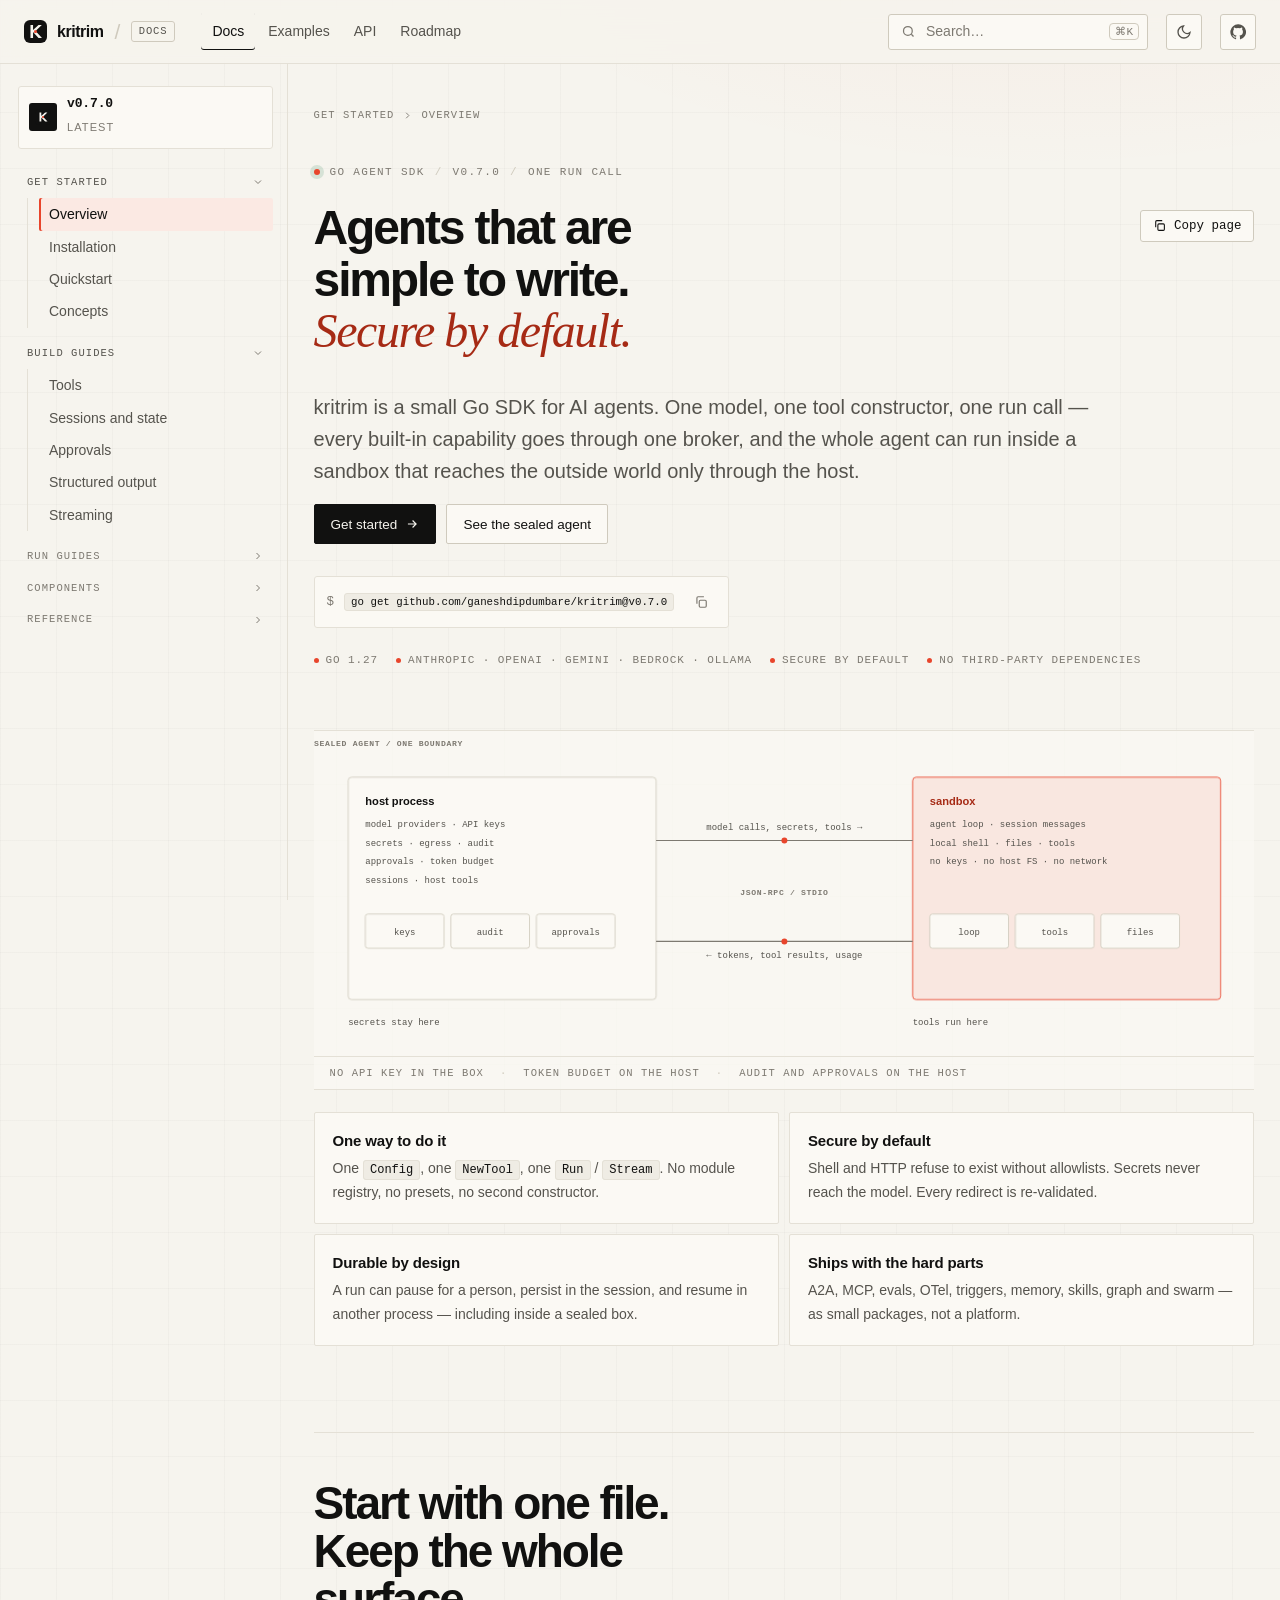
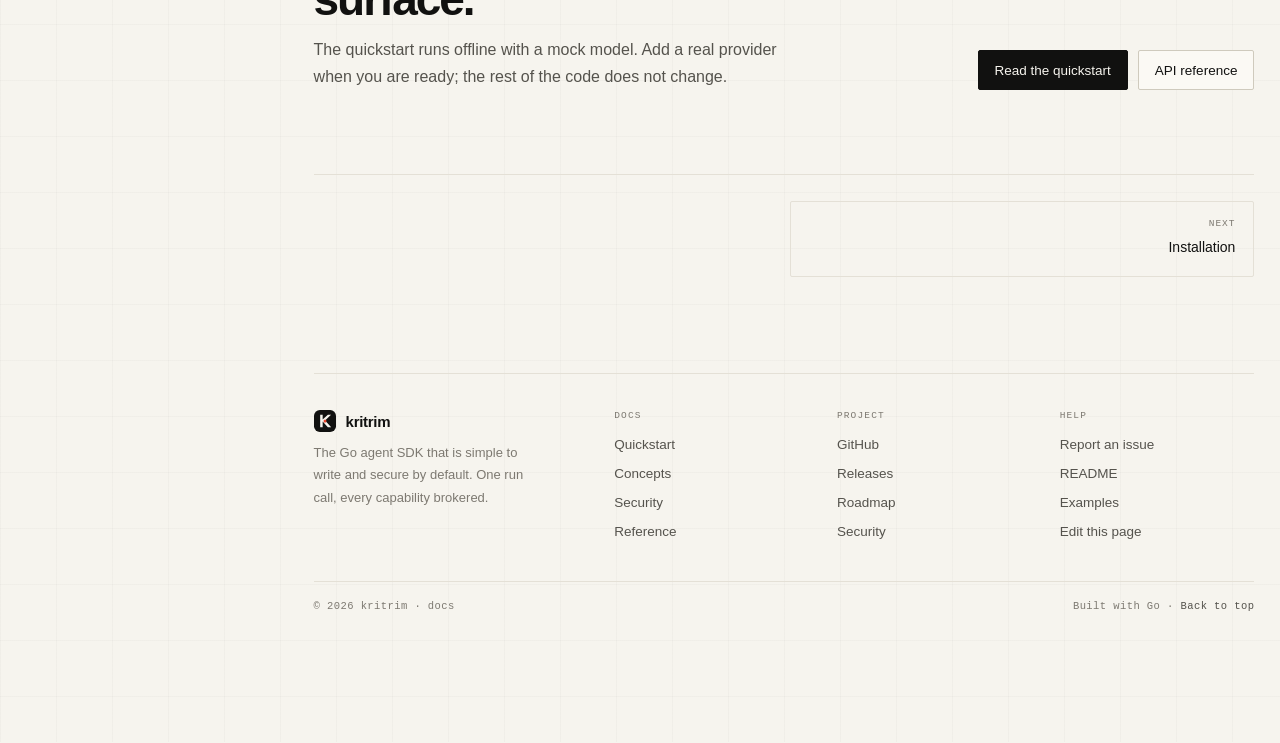
==== docs/site.html @ f45dafbd "Docs: use Get started/Build guides/Run guides/Components/Reference navigation" ====
<!doctype html>
<html lang="en">
<head>
<meta charset="utf-8">
<meta name="viewport" content="width=device-width, initial-scale=1, viewport-fit=cover">
<title>kritrim Docs — the Go agent SDK that is simple and secure</title>
<meta name="description" content="kritrim is a small, secure-by-default agent SDK for Go. One model, one tool constructor, one run call — every capability brokered, and the whole agent can run in a sealed sandbox.">
<link rel="canonical" href="https://kritrim-docs.vercel.app/">
<meta name="robots" content="index,follow">
<meta name="author" content="kritrim">
<meta name="theme-color" content="#f6f4ee" media="(prefers-color-scheme: light)">
<meta name="theme-color" content="#0e0e0d" media="(prefers-color-scheme: dark)">
<meta name="color-scheme" content="light dark">
<meta property="og:type" content="website">
<meta property="og:site_name" content="kritrim Docs">
<meta property="og:title" content="kritrim Docs — the Go agent SDK that is simple and secure">
<meta property="og:description" content="One model, one tool constructor, one run call. Brokered tools, durable approvals, sealed sandboxes, A2A, evals and OTel.">
<meta property="og:url" content="https://kritrim-docs.vercel.app/">
<meta property="og:image" content="https://kritrim-docs.vercel.app/assets/img/og.png">
<meta property="og:image:width" content="1200">
<meta property="og:image:height" content="630">
<meta name="twitter:card" content="summary_large_image">
<meta name="twitter:title" content="kritrim Docs — the Go agent SDK that is simple and secure">
<meta name="twitter:description" content="One run call, every capability brokered, and the whole agent can run in a sealed sandbox.">
<meta name="twitter:image" content="https://kritrim-docs.vercel.app/assets/img/og.png">
<link rel="icon" href="assets/img/favicon.svg" type="image/svg+xml">
<link rel="icon" href="assets/img/icon-512.png" sizes="512x512" type="image/png">
<link rel="apple-touch-icon" href="assets/img/icon-180.png">
<link rel="manifest" href="site.webmanifest">
<link rel="stylesheet" href="assets/fonts/fonts.css">
<link rel="preload" href="assets/fonts/geist-400-normal-latin.woff2" as="font" type="font/woff2" crossorigin>
<link rel="preload" href="assets/fonts/geist-500-normal-latin.woff2" as="font" type="font/woff2" crossorigin>
<link rel="preload" href="assets/fonts/instrument-serif-400-italic-latin.woff2" as="font" type="font/woff2" crossorigin>
<link rel="stylesheet" href="assets/site.css">
<link rel="stylesheet" href="assets/brand.css">
<script>(function(){try{var q=new URLSearchParams(location.search).get("theme");if(q==="light"||q==="dark")document.documentElement.dataset.theme=q;var t=localStorage.getItem("kritrim-theme");if(!q&&t)document.documentElement.dataset.theme=t;}catch(e){}})();</script>
</head>
<body data-page="introduction">
<a class="skip" href="#main">Skip to content</a>

<header class="topbar">
  <div class="in">
    <button class="iconbtn menubtn" id="menubtn" aria-label="Open navigation" aria-expanded="false" aria-controls="side">
      <svg viewBox="0 0 24 24" fill="none" stroke="currentColor" stroke-width="2" aria-hidden="true"><path d="M4 7h16M4 12h16M4 17h16"/></svg>
    </button>
    <a class="mark" href="#introduction" aria-label="kritrim docs home">
      <svg viewBox="0 0 32 32" aria-hidden="true"><rect width="32" height="32" rx="8.5" fill="var(--fg)"/><path d="M9 7h3.6v6.9L20.2 7h4.6l-8.7 8.4L25 25h-4.8l-7.6-8.2V25H9Z" fill="var(--bg)"/><rect x="14.1" y="14.2" width="3.8" height="3.8" rx="0.9" fill="var(--accent)"/></svg>
      kritrim <span class="sep">/</span> <span class="pill">docs</span>
    </a>
    <nav class="toplinks" aria-label="Sections">
      <a href="#introduction" data-top="docs" aria-current="page">Docs</a>
      <a href="https://github.com/ganeshdipdumbare/kritrim/tree/main/examples">Examples</a>
      <a href="#reference-api" data-top="api">API</a>
      <a href="https://github.com/ganeshdipdumbare/kritrim/blob/main/docs/ROADMAP.md">Roadmap</a>
    </nav>
    <span class="grow"></span>
    <button class="searchbtn" id="searchbtn" aria-label="Search docs">
      <svg width="15" height="15" viewBox="0 0 24 24" fill="none" stroke="currentColor" stroke-width="2" aria-hidden="true"><circle cx="11" cy="11" r="7"/><path d="m20 20-3.5-3.5"/></svg>
      <span>Search…</span><kbd>⌘K</kbd>
    </button>
    <button class="iconbtn" id="themebtn" aria-label="Toggle dark mode">
      <svg viewBox="0 0 24 24" fill="none" stroke="currentColor" stroke-width="2" aria-hidden="true"><path d="M21 12.8A9 9 0 1 1 11.2 3a7 7 0 0 0 9.8 9.8z"/></svg>
    </button>
    <a class="iconbtn" href="https://github.com/ganeshdipdumbare/kritrim" aria-label="GitHub repository">
      <svg viewBox="0 0 24 24" fill="currentColor" aria-hidden="true"><path d="M12 .5a11.5 11.5 0 0 0-3.64 22.41c.58.1.79-.25.79-.56v-2c-3.2.7-3.88-1.37-3.88-1.37-.53-1.33-1.28-1.69-1.28-1.69-1.05-.71.08-.7.08-.7 1.16.08 1.77 1.19 1.77 1.19 1.03 1.77 2.7 1.26 3.36.96.1-.75.4-1.26.73-1.55-2.55-.29-5.24-1.28-5.24-5.69 0-1.26.45-2.29 1.19-3.09-.12-.29-.52-1.46.11-3.05 0 0 .97-.31 3.17 1.18a11 11 0 0 1 5.77 0c2.2-1.49 3.17-1.18 3.17-1.18.63 1.59.23 2.76.11 3.05.74.8 1.19 1.83 1.19 3.09 0 4.42-2.7 5.4-5.26 5.68.41.36.78 1.06.78 2.14v3.17c0 .31.21.67.8.56A11.5 11.5 0 0 0 12 .5z"/></svg>
    </a>
  </div>
</header>

<div class="scrim" id="scrim" aria-hidden="true"></div>
<div class="shell">
<aside class="side" id="side" aria-label="Documentation">
  <a class="version" href="https://github.com/ganeshdipdumbare/kritrim/blob/main/docs/ROADMAP.md" aria-label="Roadmap and releases">
    <span class="logo"><svg viewBox="0 0 32 32" aria-hidden="true"><rect width="32" height="32" rx="8.5" fill="var(--fg)"/><path d="M9 7h3.6v6.9L20.2 7h4.6l-8.7 8.4L25 25h-4.8l-7.6-8.2V25H9Z" fill="var(--bg)"/><rect x="14.1" y="14.2" width="3.8" height="3.8" rx="0.9" fill="var(--accent)"/></svg></span>
    <span><b>v0.7.0</b><small>latest</small></span>
  </a>
  <nav id="sidenav"></nav>
</aside>

<main id="main">
<article>
  <div class="crumbs" id="crumbs" aria-label="Breadcrumb"></div>

  <section id="introduction" class="page" data-nav="Overview">
    <div class="hero">
      <div class="hero-eyebrow"><span class="dot"></span> Go agent SDK <span class="sep">/</span> v0.7.0 <span class="sep">/</span> one run call</div>
      <h1 class="hero-title">Agents that are simple to write.<br><em>Secure by default.</em></h1>
      <p class="hero-sub">kritrim is a small Go SDK for AI agents. One model, one tool constructor, one run call — every built-in capability goes through one broker, and the whole agent can run inside a sandbox that reaches the outside world only through the host.</p>
      <div class="hero-actions">
        <a class="btn primary" href="#quickstart">Get started <svg viewBox="0 0 24 24" fill="none" stroke="currentColor" stroke-width="2" aria-hidden="true"><path d="M5 12h14M13 6l6 6-6 6"/></svg></a>
        <a class="btn" href="#sealed">See the sealed agent</a>
      </div>
      <div class="hero-install"><span style="color:var(--fg-3)">$</span><code>go get github.com/ganeshdipdumbare/kritrim@v0.7.0</code><button class="copy" type="button" data-copy="go get github.com/ganeshdipdumbare/kritrim@v0.7.0" aria-label="Copy install command"><svg viewBox="0 0 24 24" fill="none" stroke="currentColor" stroke-width="2" aria-hidden="true"><rect x="9" y="9" width="12" height="12" rx="2"/><path d="M5 15V5a2 2 0 0 1 2-2h10"/></svg></button></div>
      <div class="hero-meta"><span><i></i> Go 1.27</span><span><i></i> Anthropic · OpenAI · Gemini · Bedrock · Ollama</span><span><i></i> Secure by default</span><span><i></i> No third-party dependencies</span></div>
    </div>

    <div class="hero-art reveal" aria-label="The host and the sealed sandbox">
      <div class="scroll">
        <svg class="dg" viewBox="0 0 1100 380" role="img" aria-hidden="true">
          <text class="cap" x="0" y="18">SEALED AGENT / ONE BOUNDARY</text>
          <rect class="box" x="40" y="54" width="360" height="260" rx="4"/>
          <text class="t" x="60" y="86">host process</text>
          <text class="m" x="60" y="112">model providers · API keys</text>
          <text class="m" x="60" y="134">secrets · egress · audit</text>
          <text class="m" x="60" y="156">approvals · token budget</text>
          <text class="m" x="60" y="178">sessions · host tools</text>
          <rect class="box" x="60" y="214" width="92" height="40" rx="3"/><text class="m" x="106" y="239" text-anchor="middle">keys</text>
          <rect class="box" x="160" y="214" width="92" height="40" rx="3"/><text class="m" x="206" y="239" text-anchor="middle">audit</text>
          <rect class="box" x="260" y="214" width="92" height="40" rx="3"/><text class="m" x="306" y="239" text-anchor="middle">approvals</text>
          <rect class="box em" x="700" y="54" width="360" height="260" rx="4"/>
          <text class="t" x="720" y="86">sandbox</text>
          <text class="m" x="720" y="112">agent loop · session messages</text>
          <text class="m" x="720" y="134">local shell · files · tools</text>
          <text class="m" x="720" y="156">no keys · no host FS · no network</text>
          <rect class="box" x="720" y="214" width="92" height="40" rx="3"/><text class="m" x="766" y="239" text-anchor="middle">loop</text>
          <rect class="box" x="820" y="214" width="92" height="40" rx="3"/><text class="m" x="866" y="239" text-anchor="middle">tools</text>
          <rect class="box" x="920" y="214" width="92" height="40" rx="3"/><text class="m" x="966" y="239" text-anchor="middle">files</text>
          <path class="ln" d="M400 128 H700"/>
          <path class="ln" d="M700 246 H400"/>
          <text class="m" x="550" y="116" text-anchor="middle">model calls, secrets, tools →</text>
          <text class="m" x="550" y="266" text-anchor="middle">← tokens, tool results, usage</text>
          <text class="cap" x="550" y="192" text-anchor="middle">JSON-RPC / stdio</text>
          <circle cx="550" cy="128" r="3.5" fill="var(--accent)"/>
          <circle cx="550" cy="246" r="3.5" fill="var(--accent)"/>
          <text class="m" x="40" y="344">secrets stay here</text>
          <text class="m" x="700" y="344">tools run here</text>
        </svg>
      </div>
      <div class="cap"><span>No API key in the box</span><span>Token budget on the host</span><span>Audit and approvals on the host</span></div>
    </div>

    <div class="cards reveal">
      <a class="card" href="#tools"><h3>One way to do it</h3><p>One <code>Config</code>, one <code>NewTool</code>, one <code>Run</code> / <code>Stream</code>. No module registry, no presets, no second constructor.</p></a>
      <a class="card" href="#security"><h3>Secure by default</h3><p>Shell and HTTP refuse to exist without allowlists. Secrets never reach the model. Every redirect is re-validated.</p></a>
      <a class="card" href="#approvals"><h3>Durable by design</h3><p>A run can pause for a person, persist in the session, and resume in another process — including inside a sealed box.</p></a>
      <a class="card" href="#a2a"><h3>Ships with the hard parts</h3><p>A2A, MCP, evals, OTel, triggers, memory, skills, graph and swarm — as small packages, not a platform.</p></a>
    </div>

    <div class="cta-band reveal">
      <div>
        <h2>Start with one file.<br>Keep the whole surface.</h2>
        <p>The quickstart runs offline with a mock model. Add a real provider when you are ready; the rest of the code does not change.</p>
      </div>
      <div class="hero-actions"><a class="btn primary" href="#quickstart">Read the quickstart</a><a class="btn" href="#reference-api">API reference</a></div>
    </div>
  </section>

  <section id="installation" class="page">
    <h1>Installation</h1>
    <p class="lede">kritrim needs Go 1.27 or newer and has no third-party dependencies.</p>
    <div class="code" data-title="terminal"><pre><code class="language-bash">go get github.com/ganeshdipdumbare/kritrim@v0.7.0</code></pre></div>
    <p>The repository is private. Tell Go and git once:</p>
    <div class="code" data-title="terminal"><pre><code class="language-bash">go env -w GOPRIVATE=github.com/ganeshdipdumbare/*
gh auth setup-git        # or use an SSH key</code></pre></div>
    <h2>From a checkout</h2>
    <p>The suite runs offline; the mock model needs no key.</p>
    <div class="code" data-title="terminal"><pre><code class="language-bash">git clone https://github.com/ganeshdipdumbare/kritrim
cd kritrim
go test ./...
go run ./examples/quickstart</code></pre></div>
    <h2>Docs</h2>
    <p>This site is a static build. Regenerate <code>docs/public</code> with:</p>
    <div class="code" data-title="terminal"><pre><code class="language-bash">docs/build.sh
python3 -m http.server 8080 -d docs/public</code></pre></div>
    <div class="note"><b>Versioning</b><div><p>While the major version is 0, minor releases may break the API and patch releases only fix bugs. Every change is in <a href="https://github.com/ganeshdipdumbare/kritrim/blob/main/docs/ROADMAP.md">docs/ROADMAP.md</a>.</p></div></div>
  </section>

  <section id="quickstart" class="page">
    <h1>Quickstart</h1>
    <p class="lede">From an empty folder to an agent with a typed tool, a stream and a saved conversation.</p>
    <h2>Hello</h2>
    <div class="code" data-title="go"><pre><code class="language-go">package main

import (
	"context"
	"fmt"
	"log"

	"github.com/ganeshdipdumbare/kritrim"
)

func main() {
	a, err := kritrim.New(kritrim.Config{
		Model:        kritrim.Anthropic("claude-sonnet-5-5"),
		Instructions: "You are concise.",
	})
	if err != nil {
		log.Fatal(err)
	}
	defer a.Close()

	res, err := a.Run(context.Background(), "Say hello in five words.")
	if err != nil {
		log.Fatal(err)
	}
	fmt.Println(res.Text)
}</code></pre></div>
    <p>No key? Use <code>kritrim.Mock(kritrim.Turn{Text: "hello"})</code> and the same code runs offline.</p>

    <h2>A typed tool</h2>
    <div class="code" data-title="go"><pre><code class="language-go">func weather(ctx context.Context, in struct {
	City string `json:"city" desc:"city name"`
}) (string, error) {
	return "18C and light rain in " + in.City, nil
}

a, _ := kritrim.New(kritrim.Config{
	Model: kritrim.Mock(
		kritrim.TurnTool("weather", map[string]any{"city": "Lisbon"}),
		kritrim.Turn{Text: "It is raining in Lisbon."},
	),
	Tools: []kritrim.Tool{kritrim.NewTool("weather", "Get the weather", weather)},
})
defer a.Close()

res, _ := a.Run(ctx, "What is the weather in Lisbon?")</code></pre></div>
    <p>The schema comes from the Go type. A string result goes to the model as is; anything else is JSON.</p>

    <h2>Stream</h2>
    <div class="code" data-title="go"><pre><code class="language-go">for e, err := range a.Stream(ctx, "Plan a trip") {
	if err != nil { break }
	switch e.Type {
	case "text":        fmt.Print(e.Text)
	case "tool_call":   fmt.Println("->", e.ToolCall.Name)
	case "tool_result": fmt.Println("<-", e.ToolResult.Content)
	case "approval":    fmt.Println("?", e.Approval.Message)
	}
}</code></pre></div>

    <h2>A saved conversation</h2>
    <div class="code" data-title="go"><pre><code class="language-go">a, _ := kritrim.New(kritrim.Config{
	Model:   "anthropic:claude-sonnet-5-5",
	Session: kritrim.FileSessions(".agent/sessions"),
})
defer a.Close()

a.Run(ctx, "My name is Ada.", kritrim.Thread("user-42"))
res, _ := a.Run(ctx, "What is my name?", kritrim.Thread("user-42"))
fmt.Println(res.Text) // sees the earlier turn</code></pre></div>
    <div class="note"><b>Offline first</b><div><p>Every example in the repository compiles and runs against the mock model, so the docs cannot drift from the API.</p></div></div>
  </section>

  <section id="concepts" class="page">
    <h1>Concepts</h1>
    <p class="lede">The words used across these docs, in one place.</p>
    <div class="table"><table>
      <thead><tr><th>Term</th><th>What it is</th></tr></thead>
      <tbody>
        <tr><td><b>Agent</b></td><td>What <code>kritrim.New(Config)</code> returns: a model, tools, hooks, a session store and optional sandbox.</td></tr>
        <tr><td><b>Run</b></td><td>One <code>Run</code> or <code>Stream</code> call. It ends with a <code>Result</code>: text, steps, usage, stop reason and interrupts.</td></tr>
        <tr><td><b>Step</b></td><td>One model call inside a run, plus the tool calls it asked for.</td></tr>
        <tr><td><b>Tool</b></td><td>A typed Go function with a name, a derived JSON Schema and a result.</td></tr>
        <tr><td><b>Session</b></td><td>A conversation stored under an id (<code>Thread("id")</code>), including paused approvals. Memory, file or SQL.</td></tr>
        <tr><td><b>Hook</b></td><td>A callback around the run, a model call or a tool call. Hooks can observe and shape; built-in security runs first.</td></tr>
        <tr><td><b>Approval</b></td><td>A risky tool asks <code>Config.Approve</code>. The decision can be synchronous or a durable pause.</td></tr>
        <tr><td><b>Interrupt</b></td><td>A paused approval with a stable id. Resume with <code>Decisions</code>.</td></tr>
        <tr><td><b>Sandbox</b></td><td>Where shell and file tools run: Docker, Local (development) or SSH.</td></tr>
        <tr><td><b>Sealed</b></td><td>The whole agent runs in a sandbox. The host only brokers model calls, secrets, tools, audit and approvals.</td></tr>
        <tr><td><b>Broker</b></td><td>The one path built-in tools use for network, processes and files. It enforces allowlists, SSRF checks and redaction.</td></tr>
      </tbody>
    </table></div>
  </section>

  <section id="providers" class="page">
    <h1>Providers</h1>
    <p class="lede">A model is a value. Constructors return the one interface the loop uses.</p>
    <div class="code" data-title="go"><pre><code class="language-go">kritrim.OpenAI("gpt-4.1")                  // OPENAI_API_KEY
kritrim.OpenAIResponses("gpt-5")           // Responses API
kritrim.Anthropic("claude-sonnet-5-5")     // ANTHROPIC_API_KEY
kritrim.Gemini("gemini-2.5-pro")           // GEMINI_API_KEY
kritrim.Bedrock("anthropic.claude-sonnet-5-5") // AWS SigV4, Converse
kritrim.Ollama("llama3")                   // localhost:11434
kritrim.DeepSeek("deepseek-chat")
kritrim.Groq("llama-3.3-70b-versatile")
kritrim.Mistral("mistral-large-latest")
kritrim.OpenRouter("anthropic/claude-sonnet-5-5")
kritrim.LiteLLM("http://gateway:4000", "gpt-4.1")
kritrim.Compatible("provider", "https://host/v1", "model")
kritrim.Mock(kritrim.Turn{Text: "offline"})</code></pre></div>
    <h2>Configuration</h2>
    <div class="code" data-title="go"><pre><code class="language-go">model := kritrim.OpenAI("gpt-4.1", kritrim.ModelConfig{
	BaseURL: "https://gateway.internal/v1",
	Headers: map[string]string{"X-Team": "support"},
	Timeout: 2 * time.Minute,
})</code></pre></div>
    <h2>Fallback</h2>
    <p>When a call keeps failing with a retryable error, the next model is tried:</p>
    <div class="code" data-title="go"><pre><code class="language-go">a, _ := kritrim.New(kritrim.Config{
	Model:    kritrim.Anthropic("claude-sonnet-5-5"),
	Fallback: []kritrim.Model{kritrim.OpenAI("gpt-4.1")},
	Retry:    &kritrim.Retry{Max: 3},
})</code></pre></div>
    <div class="table"><table>
      <thead><tr><th>Capability</th><th>OpenAI-compatible</th><th>Anthropic</th><th>Gemini</th><th>Bedrock</th></tr></thead>
      <tbody>
        <tr><td>Streaming</td><td>yes</td><td>yes</td><td>yes</td><td>one delta</td></tr>
        <tr><td>Tool calls</td><td>yes</td><td>yes</td><td>yes</td><td>yes</td></tr>
        <tr><td>Structured output</td><td>native / JSON mode</td><td>forced tool</td><td>response schema</td><td>forced tool</td></tr>
        <tr><td>Images</td><td>yes</td><td>yes</td><td>yes</td><td>text</td></tr>
        <tr><td>Prompt cache</td><td>automatic</td><td><code>PromptCache</code></td><td>—</td><td>—</td></tr>
      </tbody>
    </table></div>
  </section>

  <section id="tools" class="page">
    <h1>Tools</h1>
    <p class="lede">The schema is derived from the Go type; the callable is not exported, so <code>NewTool</code> is the only way to define one.</p>
    <div class="code" data-title="go"><pre><code class="language-go">type SearchIn struct {
	Query string `json:"query" desc:"what to look for"`
	Limit int    `json:"limit,omitempty" desc:"max results"`
	Sort  string `json:"sort,omitempty" enum:"relevance,date"`
}

search := kritrim.NewTool("search_tickets", "Search support tickets",
	func(ctx context.Context, in SearchIn) ([]Ticket, error) {
		return db.Search(ctx, in.Query, in.Limit)
	})

a, _ := kritrim.New(kritrim.Config{Model: model, Tools: []kritrim.Tool{search}})</code></pre></div>
    <ul>
      <li><b>Tags:</b> <code>json</code>, <code>desc</code> and <code>enum</code>. <code>omitempty</code> or a pointer makes a field optional.</li>
      <li><b>Results:</b> a string goes to the model as is; anything else is JSON.</li>
      <li><b>Errors:</b> a returned error becomes an error tool result, so the model can recover.</li>
      <li><b>Risky:</b> <code>kritrim.Risky(tool)</code> asks <code>Config.Approve</code> before the call.</li>
    </ul>
    <h2>Parallel calls</h2>
    <p>One model step can ask for several tools. <code>ToolConcurrency</code> runs them together; risky tools always stay sequential so approvals keep their order.</p>
    <div class="code" data-title="go"><pre><code class="language-go">a, _ := kritrim.New(kritrim.Config{
	Model:           model,
	Tools:           tools,
	ToolConcurrency: 4,
})</code></pre></div>
    <h2>Direct calls</h2>
    <div class="code" data-title="go"><pre><code class="language-go">out, err := a.CallTool(ctx, "search_tickets", map[string]any{"query": "refund"})</code></pre></div>
    <h2>Dynamic schemas</h2>
    <p>MCP servers and simulators need a schema they did not get from a Go struct:</p>
    <div class="code" data-title="go"><pre><code class="language-go">t := kritrim.NewRawTool("lookup", "Look up a record", schema,
	func(ctx context.Context, args map[string]any) (string, error) { ... })</code></pre></div>
  </section>

  <section id="streaming" class="page">
    <h1>Streaming</h1>
    <p><code>Stream</code> returns an <code>iter.Seq2</code>. Breaking out early cancels the run and cleans up.</p>
    <div class="code" data-title="go"><pre><code class="language-go">for e, err := range a.Stream(ctx, "A haiku about Lisbon") {
	if err != nil { break }
	if e.Type == "text" { fmt.Print(e.Text) }
}</code></pre></div>
    <div class="table"><table>
      <thead><tr><th>Event</th><th>Fields</th></tr></thead>
      <tbody>
        <tr><td><code>step_start</code></td><td><code>Step</code></td></tr>
        <tr><td><code>text</code>, <code>reasoning</code></td><td><code>Text</code> (a delta)</td></tr>
        <tr><td><code>tool_call</code></td><td><code>ToolCall</code></td></tr>
        <tr><td><code>tool_result</code></td><td><code>ToolResult</code></td></tr>
        <tr><td><code>approval</code></td><td><code>Approval</code></td></tr>
        <tr><td><code>step_end</code></td><td><code>Usage</code></td></tr>
        <tr><td><code>finish</code></td><td><code>Usage</code></td></tr>
        <tr><td><code>error</code></td><td><code>Err</code></td></tr>
      </tbody>
    </table></div>
    <p>Need a callback without the iterator? <code>kritrim.OnEvent(fn)</code> attaches to <code>Run</code>.</p>
  </section>

  <section id="sessions" class="page">
    <h1>Sessions and state</h1>
    <p class="lede">A session is a conversation plus a small key-value state. It is version-checked, so two writers cannot silently overwrite each other.</p>
    <div class="code" data-title="go"><pre><code class="language-go">a, _ := kritrim.New(kritrim.Config{
	Model:   model,
	Session: kritrim.FileSessions(".agent/sessions"),
	// or kritrim.MemorySessions(), kritrim.SQLSessions(db, cfg)
})
defer a.Close()

a.Run(ctx, "My name is Ada.", kritrim.Thread("user-42"))
res, _ := a.Run(ctx, "What is my name?", kritrim.Thread("user-42"))</code></pre></div>
    <h2>State</h2>
    <p>Tools and hooks read and write per-session state. It is saved with the session and never sent to the model.</p>
    <div class="code" data-title="go"><pre><code class="language-go">kritrim.StateFrom(ctx).Set("seen", true)
v := kritrim.StateFrom(ctx).Get("seen")</code></pre></div>
    <h2>Fork, cancel, idempotency</h2>
    <div class="code" data-title="go"><pre><code class="language-go">a.Fork(ctx, "user-42", "user-42-experiment") // snapshot, including paused state
a.Cancel("run-7")                            // stop a run started with kritrim.RunID("run-7")
res, _ := a.Run(ctx, "charge", kritrim.Idempotency("order-1234"))</code></pre></div>
    <div class="note"><b>Conflict</b><div><p>If another process saved the session first, <code>Save</code> returns <code>ErrSessionConflict</code>. Reload and retry; the run never silently loses a turn.</p></div></div>
  </section>

  <section id="approvals" class="page">
    <h1>Approvals</h1>
    <p class="lede">Synchronous for a CLI; durable for a server that answers hours later.</p>
    <h2>In-process</h2>
    <div class="code" data-title="go"><pre><code class="language-go">a, _ := kritrim.New(kritrim.Config{
	Model: model,
	Tools: []kritrim.Tool{kritrim.Risky(refund)},
	Approve: func(ctx context.Context, req kritrim.Approval) (kritrim.Decision, error) {
		fmt.Println(req.Message)
		return kritrim.Approve(), nil // or Reject, Edit, Respond
	},
})</code></pre></div>
    <h2>Durable pause</h2>
    <p>Return <code>Pause()</code>. The run saves the pending step with the session and returns interrupts.</p>
    <div class="code" data-title="go"><pre><code class="language-go">Approve: func(ctx context.Context, req kritrim.Approval) (kritrim.Decision, error) {
	return kritrim.Pause(), nil
},

res, _ := a.Run(ctx, "Refund A-17", kritrim.Thread("ticket-981"))
// res.Stop == "interrupt"; res.Interrupts[0].ID

// Later, in another process with the same session store:
res, _ = a.Run(ctx, "", kritrim.Thread("ticket-981"),
	kritrim.Decisions(map[string]kritrim.Decision{
		res.Interrupts[0].ID: kritrim.Approve(),
	}))</code></pre></div>
    <ul>
      <li>The model is not called again on resume; only the remaining tools run.</li>
      <li>A second resume gets <code>ErrSessionConflict</code>, so a tool runs once.</li>
      <li>A paused thread refuses a new prompt until the interrupts are answered.</li>
      <li>This works in sealed mode: pending state crosses the RPC boundary and survives a box restart.</li>
    </ul>
  </section>

  <section id="structured-output" class="page">
    <h1>Structured output</h1>
    <p class="lede">Ask for a Go type instead of text. One repair round, then <code>ErrOutput</code>.</p>
    <div class="code" data-title="go"><pre><code class="language-go">type Trip struct {
	City    string   `json:"city"`
	Packing []string `json:"packing" desc:"things to pack"`
	Budget  int      `json:"budget_eur,omitempty"`
}

var trip Trip
_, err := a.Run(ctx, "Plan Lisbon", kritrim.Output(&trip))
if err != nil { /* kritrim.ErrOutput */ }
fmt.Println(trip.City, trip.Packing)</code></pre></div>
    <p>OpenAI and Gemini use native JSON schema; Anthropic and Bedrock get a forced tool; OpenAI-compatible providers can use JSON mode. The schema is derived from the same tags as a tool.</p>
  </section>

  <section id="security" class="page">
    <h1>Security</h1>
    <p class="lede">Enabling a built-in capability is the grant. There is no second policy file to drift from the code.</p>
    <div class="cards">
      <div class="card"><h3>Default deny</h3><p><code>HTTP</code> and <code>Shell</code> refuse to be constructed without an allowlist. <code>Files</code> is read-only unless <code>Write: true</code>.</p></div>
      <div class="card"><h3>SSRF and redirects</h3><p>Exact allowlisted hosts may be private; wildcards resolve and must be public. Every redirect is re-validated.</p></div>
      <div class="card"><h3>Secrets</h3><p><code>secret://NAME</code> resolves at use and is redacted from output, events and audit. Sealed boxes get placeholders only.</p></div>
      <div class="card"><h3>Audit</h3><p>One hash-chained JSON line per model, tool and approval. <code>VerifyAudit</code> checks the chain.</p></div>
    </div>
    <h2>Limits</h2>
    <div class="code" data-title="go"><pre><code class="language-go">a, _ := kritrim.New(kritrim.Config{
	Model:  model,
	Limits: kritrim.Limits{Steps: 20, ToolCalls: 50, Tokens: 200_000},
	Audit:  kritrim.AuditFile(".agent/audit.jsonl"),
	Secrets: map[string]string{"GITHUB_TOKEN": os.Getenv("GITHUB_TOKEN")},
})</code></pre></div>
    <h2>Redaction and policy</h2>
    <div class="code" data-title="go"><pre><code class="language-go">a, _ := kritrim.New(kritrim.Config{
	Model: model,
	Hooks: guard.PII("email", "credit_card"),
})
// or block a prompt outright:
hooks, _ := guard.Deny(`(?i)ignore all previous`, "prompt injection")
a, _ = kritrim.New(kritrim.Config{Model: model, Hooks: hooks})</code></pre></div>
    <div class="note warn"><b>Trust boundary</b><div><p>The broker governs built-in tools. Your own Go tools are code you compiled into the binary. Put untrusted work in a sandbox.</p></div></div>
  </section>

  <section id="sandboxes" class="page">
    <h1>Sandboxes</h1>
    <p class="lede">Run shell and file tools in Docker, on a remote host over SSH, or locally for development.</p>
    <div class="code" data-title="go"><pre><code class="language-go">a, _ := kritrim.New(kritrim.Config{
	Model: model,
	Tools: []kritrim.Tool{
		kritrim.Shell(kritrim.ShellConfig{Allow: []string{"go", "git"}}),
		kritrim.Files(kritrim.FilesConfig{Root: "/workspace"}),
	},
	Sandbox: kritrim.Docker(kritrim.DockerConfig{Image: "golang:1.27"}),
})</code></pre></div>
    <h2>Attach or stream</h2>
    <div class="code" data-title="go"><pre><code class="language-go">// Attach to a container that already exists; Close does not remove it.
box := kritrim.Docker(kritrim.DockerConfig{Container: "agent-workspace"})

// Stream output while a command runs (Docker, Local, SSH).
m, _ := box.Open(ctx, kritrim.OpenConfig{})
sm := m.(kritrim.StreamingMachine)
sm.ExecStream(ctx, req, func(stdout, stderr string) { fmt.Print(stdout) })</code></pre></div>
    <h2>SSH</h2>
    <div class="code" data-title="go"><pre><code class="language-go">import "github.com/ganeshdipdumbare/kritrim/sandbox/ssh"

box, err := ssh.New(ssh.Config{
	Host:         "ubuntu@10.0.1.5",
	WorkingDir:   "/home/ubuntu/workspace",
	IdentityFile: "~/.ssh/agent_key",
})</code></pre></div>
    <p>Host-key checking is enforced by default; extra SSH options are filtered to block directives that run local commands.</p>
    <h2>Third-party providers</h2>
    <p>Implement <code>Sandbox</code>, <code>Machine</code> and <code>Process</code>. Docker, Local and SSH are in the repository; every adapter must pass <code>sandbox/sandboxtest</code>.</p>
  </section>

  <section id="sealed" class="page">
    <h1>The sealed agent</h1>
    <p class="lede">The whole agent runs inside the sandbox. The host only brokers. No API key, secret value or host file enters the box.</p>
    <div class="code" data-title="go"><pre><code class="language-go">cfg := kritrim.Config{
	Model: kritrim.Anthropic("claude-sonnet-5-5"),
	Tools: []kritrim.Tool{kritrim.Shell(kritrim.ShellConfig{Allow: []string{"ls"}})},
	Sealed: &kritrim.Sealed{
		Sandbox:   kritrim.Docker(kritrim.DockerConfig{Image: "debian:bookworm-slim"}),
		Binary:    "./box", // GOOS=linux build
		Egress:    []string{"api.github.com"},
		Secrets:   map[string][]string{"GITHUB_TOKEN": {"api.github.com"}},
		MaxTokens: 200_000,
		Bridged:   []string{"crm_lookup"},
	},
}

if kritrim.InBox() {
	log.Fatal(kritrim.ServeBox(ctx, os.Stdin, os.Stdout, cfg))
}
a, err := kritrim.New(cfg)</code></pre></div>
    <h2>Build the box</h2>
    <div class="code" data-title="terminal"><pre><code class="language-bash">go run ./cmd/kritrim box build -o box .
# or: GOOS=linux GOARCH=amd64 go build -o box .</code></pre></div>
    <h2>What crosses the boundary</h2>
    <div class="table"><table>
      <thead><tr><th>The box needs</th><th>The host does</th></tr></thead>
      <tbody>
        <tr><td>a model call</td><td>injects the key, calls the provider, streams tokens back, counts usage against the budget</td></tr>
        <tr><td>a <code>secret://</code></td><td>resolves it only for allowed hosts and redacts responses</td></tr>
        <tr><td>a bridged tool</td><td>runs it on the host with approval and audit</td></tr>
        <tr><td>egress</td><td>allowlist and SSRF checks on the host</td></tr>
        <tr><td>an approval</td><td>asks <code>Config.Approve</code> on the host and persists the pause</td></tr>
      </tbody>
    </table></div>
    <div class="note"><b>Local is not isolation</b><div><p><code>kritrim.Local()</code> exists for development and requires <code>AllowUnsafeLocal: true</code>. Use Docker or a cloud sandbox for a real boundary.</p></div></div>
  </section>

  <section id="mcp" class="page">
    <h1>MCP</h1>
    <p class="lede">Connect stdio and Streamable HTTP servers. Tools are namespaced and go through the same broker and approval rules.</p>
    <div class="code" data-title="go"><pre><code class="language-go">a, _ := kritrim.New(kritrim.Config{
	Model: model,
	MCP: []kritrim.MCPConfig{
		{Name: "github", Command: "npx", Args: []string{"-y", "@modelcontextprotocol/server-github"}},
		{Name: "docs", URL: "https://mcp.example.com/mcp",
			Headers: map[string]string{"Authorization": "Bearer secret://MCP_TOKEN"}},
	},
})</code></pre></div>
    <ul>
      <li>Tools are named <code>server__tool</code>.</li>
      <li>Each server has a timeout, an HTTP host allowlist and an optional <code>Risky</code> flag.</li>
      <li>In sealed mode the host connects and bridges the tools into the box automatically.</li>
    </ul>
  </section>

  <section id="a2a" class="page">
    <h1>A2A</h1>
    <p class="lede">Serve an agent over the Agent-to-Agent protocol and call remote agents with the same result type.</p>
    <h2>Server</h2>
    <div class="code" data-title="go"><pre><code class="language-go">srv, _ := a2a.NewServer(a2a.ServerConfig{
	Card:  a2a.Card{Name: "Triage", Description: "Routes support tickets"},
	Auth:  a2a.Bearer(os.Getenv("A2A_TOKEN")),
	Agent: func(contextID string) (*kritrim.Agent, error) { return buildAgent(contextID), nil },
	Tasks: a2a.MemoryTasks(), // or a2a.SQLTasks(db, cfg)
	PushAllowPrivate: false,
})
http.ListenAndServe(":9000", srv)</code></pre></div>
    <h2>Client</h2>
    <div class="code" data-title="go"><pre><code class="language-go">c, _ := a2a.NewClient(a2a.ClientConfig{
	Endpoint: "https://triage.internal",
	Headers:  map[string]string{"Authorization": "Bearer secret://A2A_TOKEN"},
	// OAuth client credentials:
	TokenURL: "https://auth.example.com/token", ClientID: "id", ClientSecret: "secret",
	// Push every task to a webhook:
	PushURL: "https://app.example.com/a2a/events", PushToken: "shared",
})
res, _ := c.Run(ctx, "ticket 42")
tool := c.AsTool("triage", "Routes a ticket")</code></pre></div>
    <h2>What is implemented</h2>
    <ul>
      <li>Agent card, <code>message/send</code>, <code>message/stream</code>, <code>tasks/get</code>, <code>tasks/cancel</code>.</li>
      <li>Per-context agents with an LRU, text and data parts, and interrupt → <code>input-required</code> → resume.</li>
      <li>Push notifications with a token, SSRF guard, and <code>tasks/pushNotificationConfig/{set,get,list,delete}</code>.</li>
      <li>Bearer auth and OAuth client credentials. Contexts are not an auth boundary; identify the caller at the transport.</li>
    </ul>
  </section>

  <section id="multiagent" class="page">
    <h1>Multi-agent</h1>
    <p class="lede">Start with an agent as a tool; reach for a graph or swarm when the path matters.</p>
    <h2>Agents as tools</h2>
    <div class="code" data-title="go"><pre><code class="language-go">expert, _ := kritrim.New(kritrim.Config{Model: model, Instructions: "You are a Lisbon expert."})
main, _ := kritrim.New(kritrim.Config{
	Model: model,
	Tools: []kritrim.Tool{expert.AsTool("lisbon_expert", "Answers Lisbon questions")},
})</code></pre></div>
    <h2>Graph</h2>
    <div class="code" data-title="go"><pre><code class="language-go">g := multiagent.NewGraph().Start("triage").
	Node("triage", triageNode).
	Node("billing", billingNode).
	Edge("triage", "billing", func(s *multiagent.State) bool { return s.Get("intent") == "billing" })

res, _ := g.Run(ctx, "invoice question")</code></pre></div>
    <h2>Swarm</h2>
    <div class="code" data-title="go"><pre><code class="language-go">s, _ := multiagent.NewSwarm(
	multiagent.Member{Name: "researcher", Description: "finds facts", Agent: researcher},
	multiagent.Member{Name: "writer", Description: "writes", Agent: writer},
)
res, _ := s.Run(ctx, "draft the launch post")</code></pre></div>
    <p>Members get <code>handoff_to_&lt;name&gt;</code> tools. Workflows are plain Go; there is no extra primitive.</p>
  </section>

  <section id="triggers" class="page">
    <h1>Triggers</h1>
    <p class="lede">Run an agent on a schedule or from a signed webhook.</p>
    <div class="code" data-title="go"><pre><code class="language-go">sched, _ := trigger.NewScheduler(agent,
	trigger.Schedule{Every: time.Hour, Thread: "daily", Prompt: "summarize yesterday"})
sched.Start(ctx)
defer sched.Close()

hook, _ := trigger.Webhook(trigger.WebhookConfig{
	Agent:  agent,
	Secret: "secret://HOOK_SECRET",
})
http.Handle("/hook", hook)</code></pre></div>
    <p>Webhooks verify <code>X-Kritrim-Signature</code> (HMAC-SHA256) and deduplicate <code>Idempotency-Key</code> retries. A schedule skips a tick when its previous run is still going.</p>
  </section>

  <section id="evals" class="page">
    <h1>Evals</h1>
    <p class="lede">Cases, evaluators, detectors, a cache and a report you can gate CI on.</p>
    <div class="code" data-title="go"><pre><code class="language-go">report, _ := evals.Experiment{
	Cases: []evals.Case{
		{Name: "capital", Input: "Capital of France?", Expected: "Paris"},
	},
	Evaluators: []evals.Evaluator{
		evals.Contains(),
		evals.ToolCalls(evals.ToolCallConfig{Require: []string{"lookup"}}),
		evals.LLMJudge(evals.JudgeConfig{Model: judge, Rubric: "1.0 if correct"}),
	},
	Concurrency: 4,
	Detect:      true,
	Cache:       evals.DirCache(".agent/evals"),
}.Run(ctx, func(ctx context.Context, c evals.Case) (*kritrim.Result, error) {
	return agent.Run(ctx, c.Input, kritrim.Thread(c.Name))
})
fmt.Print(report.Summary())</code></pre></div>
    <div class="table"><table>
      <thead><tr><th>Piece</th><th>What it does</th></tr></thead>
      <tbody>
        <tr><td>Evaluators</td><td>exact, contains, regex, JSON fields, tool trajectory, no-error, steps, tokens, duration, LLM judge</td></tr>
        <tr><td>Detectors</td><td>run error, empty output, max steps, pending approval, tool error, rejected approval, repeated call</td></tr>
        <tr><td>Red team</td><td><code>RunRedTeam</code>: injection, exfiltration, destructive tools</td></tr>
        <tr><td>Simulation</td><td><code>GenerateCases</code>, <code>Simulate</code> a model-played user, <code>SimulatedTools</code></td></tr>
      </tbody>
    </table></div>
    <div class="code" data-title="terminal"><pre><code class="language-bash">go run ./cmd/kritrim-evals report report.json
go run ./cmd/kritrim-evals diagnose report.json</code></pre></div>
  </section>

  <section id="memory-skills" class="page">
    <h1>Memory, skills and plugins</h1>
    <h2>Memory</h2>
    <div class="code" data-title="go"><pre><code class="language-go">store, _ := memory.NewFile(".agent/memory")
a, _ := kritrim.New(kritrim.Config{
	Model: model,
	Tools: memory.Tools(store),                 // remember, recall
	Hooks: memory.Inject(store, 5),             // recall into the system prompt
})</code></pre></div>
    <h2>Skills</h2>
    <div class="code" data-title="go"><pre><code class="language-go">sk, _ := skills.Load("./skills")
a, _ := kritrim.New(kritrim.Config{
	Model:        model,
	Instructions: "You are a support agent.\n\n" + skills.Prompt(sk),
	Tools:        append(skills.Tools(sk), kritrim.Time()),
})</code></pre></div>
    <p>Each <code>SKILL.md</code> keeps its body out of the prompt until the model calls <code>use_skill</code>.</p>
    <h2>Plugins</h2>
    <div class="code" data-title="go"><pre><code class="language-go">hooks, readOffloaded := plugin.Offload(".agent/offload", 16_000)
a, _ := kritrim.New(kritrim.Config{
	Model: model,
	Hooks: hooks,
	Tools: []kritrim.Tool{readOffloaded},
})
// plugin.Inject adds context; plugin.Steer adds a just-in-time user message.</code></pre></div>
  </section>

  <section id="observability" class="page">
    <h1>Observability</h1>
    <p class="lede">Audit is built in. Traces, metrics and logs are one hook away.</p>
    <h2>Audit</h2>
    <div class="code" data-title="go"><pre><code class="language-go">a, _ := kritrim.New(kritrim.Config{
	Model: model,
	Audit: kritrim.AuditFile(".agent/audit.jsonl"),
})
// later
if err := kritrim.VerifyAudit(".agent/audit.jsonl"); err != nil { ... }</code></pre></div>
    <h2>Traces, metrics and logs</h2>
    <div class="code" data-title="go"><pre><code class="language-go">a, _ := kritrim.New(kritrim.Config{
	Model: model,
	Hooks: trace.OTel(trace.OTLPConfig{
		Endpoint: "http://localhost:4318",
		Service:  "support-agent",
	}),
})</code></pre></div>
    <p><code>trace.OTel</code> sends OTLP/HTTP traces, metrics and logs. <code>trace.OTLP</code> is traces only; <code>trace.JSON(w)</code> writes one line per event.</p>
    <div class="table"><table>
      <thead><tr><th>Metric</th><th>Attributes</th></tr></thead>
      <tbody>
        <tr><td><code>kritrim.model.calls</code></td><td>model, stop</td></tr>
        <tr><td><code>kritrim.model.tokens</code></td><td>model, kind=input/output</td></tr>
        <tr><td><code>kritrim.model.duration_ms</code></td><td>—</td></tr>
        <tr><td><code>kritrim.tool.calls</code></td><td>tool, error</td></tr>
        <tr><td><code>kritrim.tool.duration_ms</code></td><td>—</td></tr>
        <tr><td><code>kritrim.runs</code></td><td>stop</td></tr>
      </tbody>
    </table></div>
  </section>

  <section id="reference-api" class="page">
    <h1>API reference</h1>
    <p class="lede">The surface is deliberately small. Everything else is a package you import when you need it.</p>
    <h2>Core</h2>
    <div class="table"><table>
      <thead><tr><th>Symbol</th><th>Purpose</th></tr></thead>
      <tbody>
        <tr><td><code>kritrim.New(Config)</code></td><td>validate and start an agent</td></tr>
        <tr><td><code>(*Agent).Run(ctx, prompt, ...Option)</code></td><td>run to completion</td></tr>
        <tr><td><code>(*Agent).Stream(ctx, prompt, ...Option)</code></td><td>events as they arrive</td></tr>
        <tr><td><code>(*Agent).CallTool(ctx, name, args)</code></td><td>run a tool directly</td></tr>
        <tr><td><code>(*Agent).Fork / Session / Cancel</code></td><td>snapshots, reads, cancellation</td></tr>
        <tr><td><code>kritrim.NewTool / NewRawTool</code></td><td>typed and dynamic tools</td></tr>
        <tr><td><code>kritrim.Thread / Output / Decisions / User / Roles / Images</code></td><td>per-run options</td></tr>
        <tr><td><code>kritrim.RunID / Idempotency / OnEvent</code></td><td>control and observation</td></tr>
      </tbody>
    </table></div>
    <h2>Config</h2>
    <div class="code" data-title="go"><pre><code class="language-go">type Config struct {
	Model        Model
	Fallback     []Model
	Instructions string
	Tools        []Tool
	ToolConcurrency int
	MCP          []MCPConfig
	Session      SessionStore
	Approve      func(context.Context, Approval) (Decision, error)
	Audit        AuditSink
	Hooks        Hooks
	Retry        *Retry
	Context      *ContextConfig
	Sandbox      Sandbox
	Sealed       *Sealed
	Limits       Limits
	Secrets      map[string]string
	Client       *http.Client
	MaxOutputTokens int
	Temperature  *float64
	ToolChoice   string
	User         string
	Roles        []string
	Logger       func(string)
}</code></pre></div>
    <h2>Packages</h2>
    <div class="table"><table>
      <thead><tr><th>Import</th><th>What it adds</th></tr></thead>
      <tbody>
        <tr><td><code>.../a2a</code></td><td>A2A client, server, tasks, push, OAuth</td></tr>
        <tr><td><code>.../evals</code></td><td>experiments, evaluators, detectors, red team, simulation</td></tr>
        <tr><td><code>.../mcp</code> (core config)</td><td>stdio and Streamable HTTP MCP</td></tr>
        <tr><td><code>.../multiagent</code></td><td>graph and swarm</td></tr>
        <tr><td><code>.../trigger</code></td><td>scheduler and signed webhooks</td></tr>
        <tr><td><code>.../memory</code>, <code>.../skills</code>, <code>.../plugin</code></td><td>long-term memory, skills, inject/steer/offload</td></tr>
        <tr><td><code>.../guard</code>, <code>.../trace</code></td><td>PII and prompt policy, JSON/OTLP/OTel</td></tr>
        <tr><td><code>.../sandbox/ssh</code></td><td>remote sandbox</td></tr>
      </tbody>
    </table></div>
  </section>

  <section id="status" class="page">
    <h1>Status and roadmap</h1>
    <p class="lede">What is shipped, what is planned, and what is deliberately out.</p>
    <div class="table"><table>
      <thead><tr><th>Area</th><th>Status</th></tr></thead>
      <tbody>
        <tr><td>Loop, typed tools, streaming, structured output</td><td>shipped</td></tr>
        <tr><td>OpenAI-compatible, Anthropic, Gemini, Bedrock, Ollama, Responses</td><td>shipped</td></tr>
        <tr><td>Memory/file/SQL sessions, state, fork, cancel, idempotency</td><td>shipped</td></tr>
        <tr><td>Durable approvals, hooks, retry, context, limits, audit</td><td>shipped</td></tr>
        <tr><td>Docker/Local/SSH sandboxes, attach, streamed exec, sealed mode</td><td>shipped</td></tr>
        <tr><td>MCP, A2A (push, OAuth, SQL tasks), multi-agent graph/swarm</td><td>shipped</td></tr>
        <tr><td>Evals, triggers, memory, skills, plugins, PII, trace/OTel</td><td>shipped</td></tr>
        <tr><td>Cloud sandbox adapters (E2B, microsandbox, Firecracker, Tensorlake)</td><td>planned</td></tr>
        <tr><td>A2A file parts, Cedar authorization, python tool, voice</td><td>planned</td></tr>
        <tr><td>Evals CLI run/generate, remote traces</td><td>planned</td></tr>
      </tbody>
    </table></div>
    <div class="note"><b>Roadmap</b><div><p>The full release plan with gates is in <a href="https://github.com/ganeshdipdumbare/kritrim/blob/main/docs/ROADMAP.md">docs/ROADMAP.md</a>.</p></div></div>
  </section>

  <nav class="pager" id="pager" aria-label="Previous and next page"></nav>

  <footer class="site-footer">
    <div class="cols">
      <div>
        <div class="brandline"><svg viewBox="0 0 32 32" aria-hidden="true"><rect width="32" height="32" rx="8.5" fill="var(--fg)"/><path d="M9 7h3.6v6.9L20.2 7h4.6l-8.7 8.4L25 25h-4.8l-7.6-8.2V25H9Z" fill="var(--bg)"/><rect x="14.1" y="14.2" width="3.8" height="3.8" rx="0.9" fill="var(--accent)"/></svg>kritrim</div>
        <p>The Go agent SDK that is simple to write and secure by default. One run call, every capability brokered.</p>
      </div>
      <div><h6>Docs</h6><a href="#quickstart">Quickstart</a><a href="#concepts">Concepts</a><a href="#security">Security</a><a href="#reference-api">Reference</a></div>
      <div><h6>Project</h6><a href="https://github.com/ganeshdipdumbare/kritrim">GitHub</a><a href="https://github.com/ganeshdipdumbare/kritrim/releases">Releases</a><a href="https://github.com/ganeshdipdumbare/kritrim/blob/main/docs/ROADMAP.md">Roadmap</a><a href="https://github.com/ganeshdipdumbare/kritrim/blob/main/SECURITY.md">Security</a></div>
      <div><h6>Help</h6><a href="https://github.com/ganeshdipdumbare/kritrim/issues">Report an issue</a><a href="https://github.com/ganeshdipdumbare/kritrim/blob/main/README.md">README</a><a href="https://github.com/ganeshdipdumbare/kritrim/tree/main/examples">Examples</a><a href="https://github.com/ganeshdipdumbare/kritrim/edit/main/docs/site.html">Edit this page</a></div>
    </div>
    <div class="bottom"><span>© 2026 kritrim · docs</span><span>Built with Go · <a href="#introduction">Back to top</a></span></div>
  </footer>
</article>
</main>

<aside class="toc" aria-label="On this page">
  <h6>On this page</h6>
  <div id="toc"></div>
  <div class="extra">
    <button type="button" id="totop"><svg viewBox="0 0 24 24" fill="none" stroke="currentColor" stroke-width="2" aria-hidden="true"><circle cx="12" cy="12" r="9"/><path d="m8 13 4-4 4 4"/></svg>Scroll to top</button>
    <a href="https://github.com/ganeshdipdumbare/kritrim/issues"><svg viewBox="0 0 24 24" fill="none" stroke="currentColor" stroke-width="2" aria-hidden="true"><path d="M21 15a2 2 0 0 1-2 2H7l-4 4V5a2 2 0 0 1 2-2h14a2 2 0 0 1 2 2z"/></svg>Give feedback</a>
  </div>
  <div class="promo">
    <b>Run it offline</b>
    <p>Every example uses the mock model, so it needs no key.</p>
    <code>go run ./examples/quickstart</code>
  </div>
</aside>
</div>

<div class="palette" id="palette" hidden>
  <div class="box" role="dialog" aria-modal="true" aria-label="Search docs">
    <input id="pq" type="search" placeholder="Search the docs…" autocomplete="off" aria-label="Search the docs">
    <ul id="plist" role="listbox"></ul>
  </div>
</div>

<script src="assets/vendor/highlight/highlight.min.js"></script>
<script src="assets/vendor/highlight/go.min.js"></script>
<script src="assets/site.js"></script>
</body>
</html>
---- docs/assets/fonts/fonts.css ----
/* Self-hosted fonts: Geist and Instrument Serif (SIL OFL 1.1). */

@font-face {
  font-family: 'Geist';
  font-style: normal;
  font-weight: 400;
  font-display: swap;
  src: url(./geist-400-normal-latin-ext.woff2) format('woff2');
  unicode-range: U+0100-02BA, U+02BD-02C5, U+02C7-02CC, U+02CE-02D7, U+02DD-02FF, U+0304, U+0308, U+0329, U+1D00-1DBF, U+1E00-1E9F, U+1EF2-1EFF, U+2020, U+20A0-20AB, U+20AD-20C4, U+2113, U+2C60-2C7F, U+A720-A7FF;
}

@font-face {
  font-family: 'Geist';
  font-style: normal;
  font-weight: 400;
  font-display: swap;
  src: url(./geist-400-normal-latin.woff2) format('woff2');
  unicode-range: U+0000-00FF, U+0131, U+0152-0153, U+02BB-02BC, U+02C6, U+02DA, U+02DC, U+0304, U+0308, U+0329, U+2000-206F, U+20AC, U+2122, U+2191, U+2193, U+2212, U+2215, U+FEFF, U+FFFD;
}

@font-face {
  font-family: 'Geist';
  font-style: normal;
  font-weight: 500;
  font-display: swap;
  src: url(./geist-500-normal-latin-ext.woff2) format('woff2');
  unicode-range: U+0100-02BA, U+02BD-02C5, U+02C7-02CC, U+02CE-02D7, U+02DD-02FF, U+0304, U+0308, U+0329, U+1D00-1DBF, U+1E00-1E9F, U+1EF2-1EFF, U+2020, U+20A0-20AB, U+20AD-20C4, U+2113, U+2C60-2C7F, U+A720-A7FF;
}

@font-face {
  font-family: 'Geist';
  font-style: normal;
  font-weight: 500;
  font-display: swap;
  src: url(./geist-500-normal-latin.woff2) format('woff2');
  unicode-range: U+0000-00FF, U+0131, U+0152-0153, U+02BB-02BC, U+02C6, U+02DA, U+02DC, U+0304, U+0308, U+0329, U+2000-206F, U+20AC, U+2122, U+2191, U+2193, U+2212, U+2215, U+FEFF, U+FFFD;
}

@font-face {
  font-family: 'Geist';
  font-style: normal;
  font-weight: 600;
  font-display: swap;
  src: url(./geist-600-normal-latin-ext.woff2) format('woff2');
  unicode-range: U+0100-02BA, U+02BD-02C5, U+02C7-02CC, U+02CE-02D7, U+02DD-02FF, U+0304, U+0308, U+0329, U+1D00-1DBF, U+1E00-1E9F, U+1EF2-1EFF, U+2020, U+20A0-20AB, U+20AD-20C4, U+2113, U+2C60-2C7F, U+A720-A7FF;
}

@font-face {
  font-family: 'Geist';
  font-style: normal;
  font-weight: 600;
  font-display: swap;
  src: url(./geist-600-normal-latin.woff2) format('woff2');
  unicode-range: U+0000-00FF, U+0131, U+0152-0153, U+02BB-02BC, U+02C6, U+02DA, U+02DC, U+0304, U+0308, U+0329, U+2000-206F, U+20AC, U+2122, U+2191, U+2193, U+2212, U+2215, U+FEFF, U+FFFD;
}

@font-face {
  font-family: 'Geist';
  font-style: normal;
  font-weight: 700;
  font-display: swap;
  src: url(./geist-700-normal-latin-ext.woff2) format('woff2');
  unicode-range: U+0100-02BA, U+02BD-02C5, U+02C7-02CC, U+02CE-02D7, U+02DD-02FF, U+0304, U+0308, U+0329, U+1D00-1DBF, U+1E00-1E9F, U+1EF2-1EFF, U+2020, U+20A0-20AB, U+20AD-20C4, U+2113, U+2C60-2C7F, U+A720-A7FF;
}

@font-face {
  font-family: 'Geist';
  font-style: normal;
  font-weight: 700;
  font-display: swap;
  src: url(./geist-700-normal-latin.woff2) format('woff2');
  unicode-range: U+0000-00FF, U+0131, U+0152-0153, U+02BB-02BC, U+02C6, U+02DA, U+02DC, U+0304, U+0308, U+0329, U+2000-206F, U+20AC, U+2122, U+2191, U+2193, U+2212, U+2215, U+FEFF, U+FFFD;
}

@font-face {
  font-family: 'Geist Mono';
  font-style: normal;
  font-weight: 400;
  font-display: swap;
  src: url(./geist-mono-400-normal-latin-ext.woff2) format('woff2');
  unicode-range: U+0100-02BA, U+02BD-02C5, U+02C7-02CC, U+02CE-02D7, U+02DD-02FF, U+0304, U+0308, U+0329, U+1D00-1DBF, U+1E00-1E9F, U+1EF2-1EFF, U+2020, U+20A0-20AB, U+20AD-20C4, U+2113, U+2C60-2C7F, U+A720-A7FF;
}

@font-face {
  font-family: 'Geist Mono';
  font-style: normal;
  font-weight: 400;
  font-display: swap;
  src: url(./geist-mono-400-normal-latin.woff2) format('woff2');
  unicode-range: U+0000-00FF, U+0131, U+0152-0153, U+02BB-02BC, U+02C6, U+02DA, U+02DC, U+0304, U+0308, U+0329, U+2000-206F, U+20AC, U+2122, U+2191, U+2193, U+2212, U+2215, U+FEFF, U+FFFD;
}

@font-face {
  font-family: 'Geist Mono';
  font-style: normal;
  font-weight: 500;
  font-display: swap;
  src: url(./geist-mono-500-normal-latin-ext.woff2) format('woff2');
  unicode-range: U+0100-02BA, U+02BD-02C5, U+02C7-02CC, U+02CE-02D7, U+02DD-02FF, U+0304, U+0308, U+0329, U+1D00-1DBF, U+1E00-1E9F, U+1EF2-1EFF, U+2020, U+20A0-20AB, U+20AD-20C4, U+2113, U+2C60-2C7F, U+A720-A7FF;
}

@font-face {
  font-family: 'Geist Mono';
  font-style: normal;
  font-weight: 500;
  font-display: swap;
  src: url(./geist-mono-500-normal-latin.woff2) format('woff2');
  unicode-range: U+0000-00FF, U+0131, U+0152-0153, U+02BB-02BC, U+02C6, U+02DA, U+02DC, U+0304, U+0308, U+0329, U+2000-206F, U+20AC, U+2122, U+2191, U+2193, U+2212, U+2215, U+FEFF, U+FFFD;
}

@font-face {
  font-family: 'Instrument Serif';
  font-style: italic;
  font-weight: 400;
  font-display: swap;
  src: url(./instrument-serif-400-italic-latin-ext.woff2) format('woff2');
  unicode-range: U+0100-02BA, U+02BD-02C5, U+02C7-02CC, U+02CE-02D7, U+02DD-02FF, U+0304, U+0308, U+0329, U+1D00-1DBF, U+1E00-1E9F, U+1EF2-1EFF, U+2020, U+20A0-20AB, U+20AD-20C4, U+2113, U+2C60-2C7F, U+A720-A7FF;
}

@font-face {
  font-family: 'Instrument Serif';
  font-style: italic;
  font-weight: 400;
  font-display: swap;
  src: url(./instrument-serif-400-italic-latin.woff2) format('woff2');
  unicode-range: U+0000-00FF, U+0131, U+0152-0153, U+02BB-02BC, U+02C6, U+02DA, U+02DC, U+0304, U+0308, U+0329, U+2000-206F, U+20AC, U+2122, U+2191, U+2193, U+2212, U+2215, U+FEFF, U+FFFD;
}

@font-face {
  font-family: 'Instrument Serif';
  font-style: normal;
  font-weight: 400;
  font-display: swap;
  src: url(./instrument-serif-400-normal-latin-ext.woff2) format('woff2');
  unicode-range: U+0100-02BA, U+02BD-02C5, U+02C7-02CC, U+02CE-02D7, U+02DD-02FF, U+0304, U+0308, U+0329, U+1D00-1DBF, U+1E00-1E9F, U+1EF2-1EFF, U+2020, U+20A0-20AB, U+20AD-20C4, U+2113, U+2C60-2C7F, U+A720-A7FF;
}

@font-face {
  font-family: 'Instrument Serif';
  font-style: normal;
  font-weight: 400;
  font-display: swap;
  src: url(./instrument-serif-400-normal-latin.woff2) format('woff2');
  unicode-range: U+0000-00FF, U+0131, U+0152-0153, U+02BB-02BC, U+02C6, U+02DA, U+02DC, U+0304, U+0308, U+0329, U+2000-206F, U+20AC, U+2122, U+2191, U+2193, U+2212, U+2215, U+FEFF, U+FFFD;
}
---- docs/assets/site.css ----
/* kiln docs — Swiss editorial shell.
   Paper canvas, ink type, hairline grid, one cobalt signal colour.
   Light-first; dark is an "ink" theme. */

:root {
  --bg: #f6f4ee;
  --bg-2: #fbf9f4;
  --bg-3: #efece4;
  --surface: #fffdf8;
  --fg: #111110;
  --fg-2: #55534d;
  --fg-3: #7d7971;
  --line: #e4e0d6;
  --line-2: #cfcabd;
  --hover: #efece4;
  --active: #e7e3d8;
  --code-bg: #111110;
  --code-fg: #f2efe7;
  --accent: #1f4bff;
  --accent-soft: #e7ecff;
  --accent-ink: #0b2bb3;
  --ok: #16794a;
  --wait: #a35a00;
  --bad: #c22b3a;
  --info: #1f4bff;
  --syn-kw: #9db8ff;
  --syn-str: #b9e3a4;
  --syn-num: #f3c98b;
  --syn-com: #8c887f;
  --syn-fn: #e0cdff;
  --syn-type: #8edbff;
  --shadow: 0 1px 2px rgba(17, 17, 16, .04), 0 18px 48px rgba(17, 17, 16, .08);
  --f-sans: "Geist", ui-sans-serif, -apple-system, "Segoe UI", Helvetica, Arial, sans-serif;
  --f-mono: "Geist Mono", ui-monospace, SFMono-Regular, Menlo, Consolas, monospace;
  --f-serif: "Instrument Serif", Georgia, "Times New Roman", serif;
  --top: 64px;
  --side: 288px;
  --toc: 252px;
  --ease: cubic-bezier(.22, 1, .36, 1);
}

@media (prefers-color-scheme: dark) {
  :root:not([data-theme="light"]) {
    --bg: #0e0e0d;
    --bg-2: #151513;
    --bg-3: #1b1b18;
    --surface: #171715;
    --fg: #f2efe7;
    --fg-2: #b4b0a5;
    --fg-3: #8b877c;
    --line: #292824;
    --line-2: #3a3832;
    --hover: #1b1b18;
    --active: #24231f;
    --code-bg: #0a0a09;
    --code-fg: #f2efe7;
    --accent: #7c96ff;
    --accent-soft: #1a2140;
    --accent-ink: #aebfff;
    --ok: #4ecb8a;
    --wait: #f0b45c;
    --bad: #ff7a86;
    --info: #7c96ff;
    --shadow: 0 1px 2px rgba(0, 0, 0, .4), 0 20px 56px rgba(0, 0, 0, .5);
    color-scheme: dark;
  }
}

:root[data-theme="dark"] {
  --bg: #0e0e0d;
  --bg-2: #151513;
  --bg-3: #1b1b18;
  --surface: #171715;
  --fg: #f2efe7;
  --fg-2: #b4b0a5;
  --fg-3: #8b877c;
  --line: #292824;
  --line-2: #3a3832;
  --hover: #1b1b18;
  --active: #24231f;
  --code-bg: #0a0a09;
  --code-fg: #f2efe7;
  --accent: #7c96ff;
  --accent-soft: #1a2140;
  --accent-ink: #aebfff;
  --ok: #4ecb8a;
  --wait: #f0b45c;
  --bad: #ff7a86;
  --info: #7c96ff;
  --shadow: 0 1px 2px rgba(0, 0, 0, .4), 0 20px 56px rgba(0, 0, 0, .5);
  color-scheme: dark;
}

* { box-sizing: border-box; }
html { scroll-behavior: smooth; }
body {
  margin: 0;
  background-color: var(--bg);
  background-image:
    radial-gradient(60rem 32rem at 82% -8%, color-mix(in srgb, var(--accent) 7%, transparent), transparent 70%),
    linear-gradient(color-mix(in srgb, var(--fg) 2.5%, transparent) 1px, transparent 1px),
    linear-gradient(90deg, color-mix(in srgb, var(--fg) 2.5%, transparent) 1px, transparent 1px);
  background-size: auto, 56px 56px, 56px 56px;
  color: var(--fg);
  font: 16px/1.7 var(--f-sans);
  -webkit-font-smoothing: antialiased;
  text-rendering: optimizeLegibility;
}
body::before { content: ""; position: fixed; inset: 0 0 auto; height: env(safe-area-inset-top, 0px); z-index: 40; background: var(--bg); }
a { color: var(--fg); text-decoration: underline; text-decoration-color: var(--line-2); text-underline-offset: 4px; text-decoration-thickness: 1px; }
a:hover { text-decoration-color: var(--accent); }
:focus-visible { outline: 2px solid var(--accent); outline-offset: 3px; border-radius: 3px; }
button, input { font: inherit; color: inherit; }
::selection { background: var(--accent); color: #fff; }
kbd { font: 500 11px var(--f-mono); color: var(--fg-3); border: 1px solid var(--line-2); border-radius: 4px; padding: 1px 5px; background: var(--bg-2); }

.skip {
  position: fixed; left: 16px; top: -80px; z-index: 100;
  padding: 10px 14px; background: var(--fg); color: var(--bg);
  font: 500 14px var(--f-sans); text-decoration: none; border-radius: 3px;
  transition: top .15s var(--ease);
}
.skip:focus { top: 16px; }

/* ---- top bar ---- */
.topbar {
  position: sticky; top: env(safe-area-inset-top, 0px); z-index: 30;
  height: var(--top);
  background: color-mix(in srgb, var(--bg) 86%, transparent);
  backdrop-filter: saturate(160%) blur(14px);
  border-bottom: 1px solid var(--line);
}
.topbar .in {
  height: 100%; display: flex; align-items: center; gap: 18px;
  max-width: 1680px; margin: 0 auto;
  padding-left: max(24px, env(safe-area-inset-left, 0px));
  padding-right: max(24px, env(safe-area-inset-right, 0px));
}
.mark { display: flex; align-items: center; gap: 10px; text-decoration: none; color: var(--fg); font: 600 16px/1 var(--f-sans); letter-spacing: -.03em; white-space: nowrap; }
.mark svg { width: 23px; height: 23px; }
.mark .sep { color: var(--line-2); font-weight: 300; font-size: 21px; margin: 0 1px; }
.mark .pill { font: 500 10.5px/1 var(--f-mono); color: var(--fg-2); border: 1px solid var(--line-2); border-radius: 3px; padding: 4px 7px; text-transform: uppercase; letter-spacing: .08em; }
.toplinks { display: flex; gap: 2px; margin-left: 8px; }
.toplinks a { text-decoration: none; color: var(--fg-2); font-size: 14px; padding: 7px 11px; border-radius: 3px; }
.toplinks a:hover { color: var(--fg); background: var(--hover); }
.toplinks a[aria-current="page"] { color: var(--fg); box-shadow: inset 0 -1px 0 var(--fg); }
.grow { flex: 1; }
.searchbtn {
  display: flex; align-items: center; gap: 10px; height: 36px; width: 260px;
  padding: 0 8px 0 12px; border: 1px solid var(--line-2); border-radius: 3px;
  background: var(--bg-2); color: var(--fg-3); cursor: pointer; font-size: 14px;
}
.searchbtn:hover { border-color: var(--fg-3); color: var(--fg-2); }
.searchbtn span { flex: 1; text-align: left; }
.iconbtn { display: inline-grid; place-items: center; width: 36px; height: 36px; border-radius: 3px; border: 1px solid var(--line-2); background: var(--bg-2); cursor: pointer; color: var(--fg-2); text-decoration: none; }
.iconbtn:hover { color: var(--fg); border-color: var(--fg-3); background: var(--hover); }
.iconbtn svg { width: 16px; height: 16px; }
.menubtn { display: none; }
.readbar { position: fixed; top: 0; left: 0; height: 2px; width: 0; background: var(--accent); z-index: 45; pointer-events: none; }

/* ---- shell ---- */
.shell { display: grid; grid-template-columns: var(--side) minmax(0, 1fr) var(--toc); max-width: 1680px; margin: 0 auto; }
.side {
  position: sticky; top: calc(var(--top) + env(safe-area-inset-top, 0px));
  align-self: start; height: calc(100vh - var(--top) - env(safe-area-inset-top, 0px));
  overflow-y: auto; padding: 22px 14px 48px max(18px, env(safe-area-inset-left, 0px));
  border-right: 1px solid var(--line); scrollbar-width: thin;
}
.version {
  display: flex; align-items: center; gap: 10px; padding: 9px 10px;
  margin-bottom: 18px; border: 1px solid var(--line); border-radius: 3px;
  background: var(--bg-2); text-decoration: none;
}
.version:hover { border-color: var(--line-2); background: var(--surface); }
.version .logo { width: 28px; height: 28px; border-radius: 3px; display: grid; place-items: center; background: var(--fg); flex: none; }
.version .logo svg { width: 16px; height: 16px; }
.version b { display: block; font: 600 13px/1.2 var(--f-mono); letter-spacing: -.01em; }
.version small { color: var(--fg-3); font-size: 11px; text-transform: uppercase; letter-spacing: .1em; }
.version .arrow { margin-left: auto; color: var(--fg-3); font: 500 12px var(--f-mono); }
.group { margin-bottom: 1px; }
.group > button {
  width: 100%; display: flex; align-items: center; justify-content: space-between; gap: 8px;
  padding: 8px 9px; border: 0; background: none; border-radius: 2px; cursor: pointer;
  font: 500 10.5px/1.4 var(--f-mono); letter-spacing: .1em; text-transform: uppercase;
  color: var(--fg-3); text-align: left;
}
.group > button:hover { color: var(--fg); background: var(--hover); }
.group > button svg { width: 12px; height: 12px; transition: transform .18s var(--ease); color: var(--fg-3); }
.group[data-open="true"] > button svg { transform: rotate(90deg); }
.group[data-open="true"] > button { color: var(--fg-2); }
.group .items { display: none; margin: 1px 0 10px 9px; padding-left: 11px; border-left: 1px solid var(--line); }
.group[data-open="true"] .items { display: block; }
.side a.item { display: block; padding: 6px 10px; border-radius: 2px; text-decoration: none; color: var(--fg-2); font-size: 14px; line-height: 1.45; }
.side a.item:hover { background: var(--hover); color: var(--fg); }
.side a.item[aria-current="page"] { background: var(--accent-soft); color: var(--fg); font-weight: 500; box-shadow: inset 2px 0 0 var(--accent); }
.side a.top-item { margin: 2px 0 4px; font-weight: 500; }

main { min-width: 0; padding: 44px clamp(28px, 5vw, 72px) 112px; }
.page-in { animation: pageIn .42s var(--ease); }
@keyframes pageIn { from { opacity: 0; transform: translateY(8px); } to { opacity: 1; transform: none; } }
article { max-width: 780px; margin: 0 auto; min-width: 0; }
body[data-page="introduction"] article { max-width: 1120px; }
body[data-page="introduction"] main { padding-left: clamp(16px, 2vw, 32px); padding-right: clamp(16px, 2vw, 32px); }
.crumbs { display: flex; gap: 8px; align-items: center; font: 500 10.5px/1.4 var(--f-mono); letter-spacing: .1em; text-transform: uppercase; color: var(--fg-3); margin-bottom: 18px; }
.crumbs svg { width: 11px; height: 11px; }
.titlerow { display: flex; align-items: flex-start; justify-content: space-between; gap: 16px; margin-bottom: 10px; }
.titlerow h1 { margin: 0; }
.copypage {
  flex: none; display: inline-flex; align-items: center; gap: 8px; height: 32px; padding: 0 12px;
  border: 1px solid var(--line-2); border-radius: 3px; background: var(--bg-2);
  font: 500 12.5px var(--f-mono); cursor: pointer; margin-top: 8px;
}
.copypage:hover { background: var(--hover); border-color: var(--fg-3); }
.copypage svg { width: 13px; height: 13px; }
.lede { font-size: 18px; color: var(--fg-2); line-height: 1.65; margin: 14px 0 30px; max-width: 68ch; }

/* pages */
.page[hidden] { display: none; }
.page h1 { font: 600 clamp(34px, 4vw, 48px)/1.08 var(--f-sans); letter-spacing: -.045em; text-wrap: balance; margin: 0 0 8px; }
.page h2 {
  font: 600 clamp(24px, 2.6vw, 31px)/1.2 var(--f-sans); letter-spacing: -.035em;
  margin: 58px 0 16px; text-wrap: balance; scroll-margin-top: calc(var(--top) + 28px);
  padding-top: 18px; border-top: 1px solid var(--line);
}
.page h2::before { content: ""; display: block; width: 26px; height: 2px; margin-bottom: 16px; background: var(--accent); }
.page h3 { font: 600 clamp(20px, 2vw, 23px)/1.3 var(--f-sans); letter-spacing: -.025em; margin: 42px 0 12px; text-wrap: balance; scroll-margin-top: calc(var(--top) + 28px); }
.page h4 { font: 600 16px/1.4 var(--f-sans); margin: 28px 0 8px; }
.page h2 .anchor, .page h3 .anchor { margin-left: 10px; color: var(--line-2); font-weight: 400; text-decoration: none; opacity: 0; transition: opacity .15s var(--ease), color .15s var(--ease); }
.page h2:hover .anchor, .page h3:hover .anchor, .page .anchor:focus-visible { opacity: 1; }
.page h2 .anchor:hover, .page h3 .anchor:hover { color: var(--accent); }
.page p, .page li { color: var(--fg-2); max-width: 70ch; }
.page p { margin: 0 0 17px; }
.page b, .page strong { color: var(--fg); font-weight: 600; }
.page ul, .page ol { padding-left: 22px; margin: 0 0 20px; }
.page li { margin-bottom: 9px; }
.page li::marker { color: var(--accent); }
.page :not(pre) > code {
  font: .86em var(--f-mono); color: var(--fg);
  background: var(--bg-3); border: 1px solid var(--line);
  padding: 2px 6px; border-radius: 3px; white-space: nowrap;
}
.page .lede code { white-space: normal; }
@media (max-width: 640px) { .page :not(pre):not(td) > code { white-space: normal; overflow-wrap: anywhere; } }

/* ---- landing ---- */
.hero { padding: 26px 0 20px; }
.hero-eyebrow { display: flex; flex-wrap: wrap; gap: 10px; align-items: center; margin-bottom: 24px; font: 500 11px/1 var(--f-mono); letter-spacing: .12em; text-transform: uppercase; color: var(--fg-3); }
.hero-eyebrow .dot { width: 6px; height: 6px; border-radius: 50%; background: var(--ok); box-shadow: 0 0 0 4px color-mix(in srgb, var(--ok) 14%, transparent); }
.hero-eyebrow .sep { color: var(--line-2); }
.hero-title { font: 600 clamp(48px, 7.4vw, 94px)/.98 var(--f-sans); letter-spacing: -.065em; margin: 0 0 24px; max-width: 13ch; text-wrap: balance; }
.hero-title em { font-family: var(--f-serif); font-weight: 400; font-style: italic; letter-spacing: -.03em; color: var(--accent); }
.hero-sub { font-size: clamp(17px, 1.7vw, 20px); line-height: 1.6; color: var(--fg-2); max-width: 58ch; margin: 0 0 30px; }
.hero-actions { display: flex; flex-wrap: wrap; gap: 10px; margin: 0 0 26px; }
.hero-install { display: inline-flex; align-items: center; gap: 10px; max-width: 100%; padding: 10px 12px; border: 1px solid var(--line); border-radius: 3px; background: var(--bg-2); font: 12.5px var(--f-mono); color: var(--fg-2); }
.hero-install code { color: var(--fg); white-space: nowrap !important; overflow-wrap: normal !important; overflow-x: auto; }
.hero-install .copy { margin-left: 2px; }
.hero-meta { display: flex; flex-wrap: wrap; gap: 18px; margin-top: 26px; font: 11px var(--f-mono); letter-spacing: .08em; text-transform: uppercase; color: var(--fg-3); }
.hero-meta span { display: inline-flex; align-items: center; gap: 7px; }
.hero-meta i { width: 5px; height: 5px; background: var(--accent); border-radius: 50%; }

.hero-art { margin-top: 44px; border-top: 1px solid var(--line); border-bottom: 1px solid var(--line); background: color-mix(in srgb, var(--bg-2) 70%, transparent); overflow: hidden; }
.hero-art svg { display: block; width: 100%; height: auto; min-width: 640px; }
.hero-art .scroll { overflow-x: auto; }
.hero-art .cap { padding: 10px 16px; border-top: 1px solid var(--line); font: 500 10.5px var(--f-mono); letter-spacing: .1em; text-transform: uppercase; color: var(--fg-3); display: flex; flex-wrap: wrap; gap: 16px; }
.hero-art .cap span + span::before { content: "·"; margin-right: 16px; color: var(--line-2); }

.section { padding: 86px 0 0; }
.page .hero-title { margin: 0 0 24px; }
.page .section-head h2, .page .cta-band h2 { border-top: 0; padding-top: 0; }
.page .section-head h2::before, .page .cta-band h2::before { display: none; }
.hero-install .copy { color: var(--fg-3); }
.hero-install .copy:hover { background: var(--hover); color: var(--fg); }
.section-head { display: flex; flex-wrap: wrap; align-items: baseline; gap: 12px 22px; margin-bottom: 26px; }
.section-label { font: 500 10.5px/1.4 var(--f-mono); letter-spacing: .14em; text-transform: uppercase; color: var(--accent); }
.section-head h2 { font: 600 clamp(30px, 4vw, 48px)/1.05 var(--f-sans); letter-spacing: -.045em; margin: 0; max-width: 18ch; text-wrap: balance; }
.section-lede { max-width: 62ch; color: var(--fg-2); font-size: 17px; margin: -8px 0 34px; }
.section-lede em { font-family: var(--f-serif); font-style: italic; color: var(--fg); }

.bento { display: grid; grid-template-columns: repeat(12, minmax(0, 1fr)); gap: 12px; }
.bento-card {
  position: relative; grid-column: span 4; min-height: 220px; padding: 22px;
  border: 1px solid var(--line); border-radius: 3px; background: var(--bg-2);
  overflow: hidden; text-decoration: none; color: inherit;
  transition: border-color .2s var(--ease), transform .2s var(--ease), background .2s var(--ease);
}
.bento-card:hover { border-color: var(--line-2); background: var(--surface); transform: translateY(-2px); }
.bento-card.wide { grid-column: span 6; }
.bento-card.small { grid-column: span 3; }
.bento-card .num { font: 500 10px var(--f-mono); letter-spacing: .12em; color: var(--fg-3); }
.bento-card h3 { font: 600 19px/1.25 var(--f-sans); letter-spacing: -.02em; margin: 12px 0 8px; }
.bento-card p { margin: 0; font-size: 14px; line-height: 1.6; color: var(--fg-2); max-width: 36ch; }
.bento-card .art { margin-top: 22px; height: 78px; display: flex; align-items: flex-end; gap: 6px; opacity: .9; }
.bento-card .art .bar { width: 100%; background: var(--fg); height: var(--h, 40%); border-radius: 1px; opacity: .12; }
.bento-card:hover .art .bar { background: var(--accent); opacity: .5; }
.bento-card .glyph { position: absolute; right: 18px; top: 18px; color: var(--line-2); }
.bento-card:hover .glyph { color: var(--accent); }
.bento-card .glyph svg { width: 22px; height: 22px; }

/* ---- module lab ---- */
.lab { margin-top: 6px; border: 1px solid var(--line-2); border-radius: 3px; background: var(--bg-2); overflow: clip; box-shadow: var(--shadow); }
.lab-top { border-bottom: 1px solid var(--line); background: var(--surface); }
.lab-topline { display: flex; flex-wrap: wrap; align-items: center; gap: 12px 18px; padding: 13px 16px; }
.lab-top .tag { display: inline-flex; align-items: center; gap: 8px; font: 500 10.5px var(--f-mono); letter-spacing: .1em; text-transform: uppercase; color: var(--fg-3); }
.lab-top .tag::before { content: ""; width: 6px; height: 6px; border-radius: 50%; background: var(--ok); }
.lab-cloud { font: 500 9.5px var(--f-mono); letter-spacing: .1em; text-transform: uppercase; color: var(--accent-ink); background: var(--accent-soft); border: 1px solid color-mix(in srgb, var(--accent) 30%, var(--line)); border-radius: 2px; padding: 3px 6px; }
.lab-presets { display: flex; flex-wrap: wrap; gap: 4px; margin-left: auto; }
.lab-presets button, .lab-tabs button {
  border: 1px solid transparent; background: none; border-radius: 2px; cursor: pointer;
  padding: 6px 10px; font: 500 11px var(--f-mono); letter-spacing: .04em; color: var(--fg-3);
}
.lab-presets button:hover, .lab-tabs button:hover { color: var(--fg); background: var(--hover); }
.lab-presets button[aria-pressed="true"], .lab-tabs button[aria-selected="true"] { color: var(--fg); border-color: var(--line-2); background: var(--bg); }
.lab-livebar {
  display: flex; flex-wrap: wrap; align-items: center; gap: 8px 10px; padding: 8px 16px;
  border-top: 1px solid var(--line); background: var(--bg-2);
  font: 500 9.5px var(--f-mono); letter-spacing: .08em; text-transform: uppercase; color: var(--fg-3);
}
.lab-livebar .live-dot { width: 6px; height: 6px; border-radius: 50%; background: var(--fg-3); flex: none; }
.lab-livebar[data-state="running"] .live-dot { background: var(--accent); animation: livePulse 1.1s var(--ease) infinite; }
.lab-livebar[data-state="waiting"] .live-dot { background: var(--wait); animation: livePulse 1.1s var(--ease) infinite; }
.lab-livebar[data-state="done"] .live-dot { background: var(--ok); }
.lab-livebar [data-lab-live] { flex: 1; color: var(--fg-2); min-width: 0; overflow: hidden; text-overflow: ellipsis; white-space: nowrap; }
.lab-livebar[data-state="running"] [data-lab-live] { color: var(--fg); }
.live-progress { width: 110px; height: 2px; background: var(--line); flex: none; overflow: hidden; }
.live-progress i { display: block; width: 0; height: 100%; background: var(--accent); transition: width .16s linear; }
.lab-controls { display: flex; align-items: center; gap: 4px; margin-left: auto; flex: none; }
.lab-mode { display: inline-flex; border: 1px solid var(--line-2); border-radius: 2px; overflow: hidden; }
.lab-mode button { border: 0; background: var(--bg); padding: 4px 7px; font: 500 9px var(--f-mono); letter-spacing: .06em; text-transform: uppercase; color: var(--fg-3); cursor: pointer; }
.lab-mode button + button { border-left: 1px solid var(--line-2); }
.lab-mode button[aria-pressed="true"] { background: var(--fg); color: var(--bg); }
.lab-btn.mini { height: 24px; padding: 0 8px; font-size: 9.5px; }
.lab-btn[hidden] { display: none; }
@keyframes nodeBlink { 0%, 100% { box-shadow: 0 0 0 1px var(--accent), 0 0 0 rgba(0,0,0,0); } 50% { box-shadow: 0 0 0 1px var(--accent), 0 0 26px color-mix(in srgb, var(--accent) 34%, transparent); } }
@keyframes lineBlink { 0%, 100% { opacity: .45; } 50% { opacity: 1; } }
@keyframes travelY { 0% { top: 0; opacity: 0; } 12% { opacity: 1; } 82% { opacity: 1; } 100% { top: 100%; opacity: 0; } }
@keyframes livePulse { 0%, 100% { box-shadow: 0 0 0 0 color-mix(in srgb, currentColor 40%, transparent); } 50% { box-shadow: 0 0 0 4px transparent; } }
.lab-map {
  align-self: start;
  display: flex; flex-direction: column; gap: 0; align-items: stretch;
  padding: 12px 10px; border-right: 1px solid var(--line); background: var(--bg-2);
  min-width: 0;
}
.map-node { border: 1px solid var(--line-2); border-radius: 3px; padding: 8px; background: var(--bg); min-width: 0; transition: border-color .2s var(--ease), background .2s var(--ease); }
.map-node .map-kicker { display: block; font: 500 8px var(--f-mono); letter-spacing: .13em; text-transform: uppercase; color: var(--fg-3); }
.map-node b { display: block; margin-top: 2px; font: 600 11px/1.25 var(--f-sans); letter-spacing: -.02em; }
.map-node small { display: block; margin-top: 3px; font: 8.5px/1.35 var(--f-mono); color: var(--fg-3); }
.map-node p { display: none; }
.map-node.cloud { border-color: color-mix(in srgb, var(--accent) 30%, var(--line-2)); }
.map-node.sandbox { margin-top: 6px; padding: 7px; border-style: dashed; border-color: color-mix(in srgb, var(--accent) 50%, var(--line-2)); background: var(--accent-soft); }
.map-link { position: relative; display: flex; flex-direction: column; align-items: center; justify-content: center; gap: 3px; padding: 5px 0; color: var(--fg-3); }
.map-line { width: 1px; height: 18px; background: var(--line-2); position: relative; }
.map-line::before, .map-line::after { content: ""; position: absolute; left: -2.5px; width: 6px; height: 6px; border: 1px solid var(--line-2); border-radius: 50%; background: var(--bg); }
.map-line::before { top: -1px; } .map-line::after { bottom: -1px; }
.map-link small { font: 500 8px var(--f-mono); letter-spacing: .08em; text-transform: uppercase; }
.page .map-link code { display: none; }
.map-node.active { border-color: var(--accent); background: var(--surface); animation: nodeBlink 1.15s ease-in-out infinite; }
.map-node.sandbox.active { background: var(--accent-soft); }
.map-link.active { color: var(--accent-ink); }
.map-link.active .map-line { background: var(--accent); animation: lineBlink 1.15s ease-in-out infinite; }
.map-pulse { position: absolute; left: 50%; top: 0; width: 6px; height: 6px; border-radius: 50%; background: var(--accent); opacity: 0; transform: translate(-50%, -50%); pointer-events: none; }
.map-link.active .map-pulse { opacity: 1; animation: travelY 1.15s linear infinite; }
.map-link.active .map-line::before, .map-link.active .map-line::after { border-color: var(--accent); background: var(--accent); }
.lab-mobile-tabs { display: none; }
.lab-grid { display: grid; grid-template-columns: 290px minmax(0, 1fr); min-height: 560px; }
.lab-run-body { display: grid; grid-template-columns: 100px minmax(0, 1fr); min-height: 0; flex: 1; }
.lab-run-main { min-width: 0; display: flex; flex-direction: column; }
.lab-panel { min-width: 0; border-right: 1px solid var(--line); }
.lab-panel:last-child { border-right: 0; }
.lab-panel-head { display: flex; align-items: center; justify-content: space-between; gap: 10px; padding: 12px 14px; border-bottom: 1px solid var(--line); }
.lab-panel-head h4 { margin: 0; font: 500 10.5px var(--f-mono); letter-spacing: .12em; text-transform: uppercase; color: var(--fg-3); }
.lab-panel-head .count { font: 500 10.5px var(--f-mono); color: var(--fg-3); }
.lab-modules { padding: 8px; }
.lab-group { margin-bottom: 12px; }
.lab-group h5 { margin: 10px 8px 6px; font: 500 9.5px var(--f-mono); letter-spacing: .14em; text-transform: uppercase; color: var(--fg-3); }
.lab-module {
  display: grid; grid-template-columns: minmax(0, 1fr) auto; gap: 10px; align-items: center;
  width: 100%; padding: 9px 8px; border: 1px solid transparent; border-radius: 2px;
  background: none; text-align: left; cursor: pointer;
}
.lab-module:hover { background: var(--hover); }
.lab-module[aria-checked="true"] { border-color: color-mix(in srgb, var(--accent) 32%, var(--line)); background: var(--accent-soft); }
.lab-module b { display: block; font: 500 12.5px var(--f-mono); color: var(--fg); letter-spacing: -.01em; }
.lab-module small { display: block; margin-top: 2px; font-size: 11.5px; line-height: 1.35; color: var(--fg-2); }
.lab-module .chips { margin-top: 5px; gap: 4px; }
.lab-module .chip { font-size: 9.5px; padding: 2px 5px; border-radius: 2px; }
.lab-switch { position: relative; width: 28px; height: 16px; border: 1px solid var(--line-2); border-radius: 999px; background: var(--bg); flex: none; transition: background .18s var(--ease), border-color .18s var(--ease); }
.lab-switch::after { content: ""; position: absolute; top: 2px; left: 2px; width: 10px; height: 10px; border-radius: 50%; background: var(--fg-3); transition: transform .18s var(--ease), background .18s var(--ease); }
.lab-module[aria-checked="true"] .lab-switch { background: var(--accent); border-color: var(--accent); }
.lab-module[aria-checked="true"] .lab-switch::after { background: #fff; transform: translateX(12px); }
.lab-run { display: flex; flex-direction: column; min-height: 0; align-self: start; background: var(--bg-2); }
.lab-scenario { padding: 14px 18px; border-bottom: 1px solid var(--line); }
.lab-scenario .prompt { font: 500 12px var(--f-mono); color: var(--fg); margin: 0; }
.lab-scenario .who { display: flex; align-items: center; gap: 8px; margin-bottom: 7px; font: 500 9.5px var(--f-mono); letter-spacing: .12em; text-transform: uppercase; color: var(--fg-3); }
.lab-scenario .who i { width: 6px; height: 6px; border-radius: 50%; background: var(--accent); }
.lab-planes { display: flex; flex-wrap: wrap; gap: 12px; margin-top: 9px; }
.lab-planes span { display: inline-flex; align-items: center; gap: 5px; font: 500 9px var(--f-mono); letter-spacing: .09em; text-transform: uppercase; color: var(--fg-3); }
.lab-planes i { width: 5px; height: 5px; border-radius: 50%; background: var(--fg-3); }
.lab-planes .host i { background: var(--fg); }
.lab-planes .cloud i { background: color-mix(in srgb, var(--accent) 55%, var(--fg)); }
.lab-planes .sandbox i { background: var(--accent); }
.lab-planes .boundary i { background: var(--wait); }
.lab-trace { padding: 10px 18px 18px; overflow-y: auto; flex: 0 1 auto; max-height: 480px; }
.trace-event { position: relative; display: none; grid-template-columns: 18px minmax(0, 1fr); gap: 12px; padding: 9px 6px 9px 0; background-clip: padding-box; transition: background .18s var(--ease); cursor: pointer; border-radius: 2px; }
.trace-event:hover { background: var(--hover); }
.trace-event:focus-visible { outline: 2px solid var(--accent); outline-offset: 2px; }
.trace-event.open { background: var(--bg-3); }
.trace-event.in { display: grid; animation: traceIn .3s var(--ease) both; }
.trace-event::before { content: ""; position: absolute; left: 8px; top: 24px; bottom: -6px; width: 1px; background: var(--line); }
.trace-event:last-child::before { display: none; }
.trace-dot { width: 8px; height: 8px; margin-top: 5px; border-radius: 50%; background: var(--fg-3); box-shadow: 0 0 0 3px var(--bg-2); z-index: 1; }
.trace-event.ok .trace-dot { background: var(--ok); }
.trace-event.wait .trace-dot { background: var(--wait); }
.trace-event.bad .trace-dot { background: var(--bad); }
.trace-event.acc .trace-dot { background: var(--accent); }
.trace-event .line { min-width: 0; }
.trace-event .type { display: flex; flex-wrap: wrap; align-items: baseline; gap: 8px; font: 500 11px/1.4 var(--f-mono); color: var(--fg); }
.trace-event .module { font: 500 9px var(--f-mono); letter-spacing: .06em; text-transform: uppercase; color: var(--accent-ink); background: var(--accent-soft); border-radius: 2px; padding: 1px 5px; }
.trace-event .plane { font: 500 9px var(--f-mono); letter-spacing: .08em; text-transform: uppercase; color: var(--fg-3); border: 1px solid var(--line-2); border-radius: 2px; padding: 0 4px; }
.trace-event .plane.host { color: var(--fg-2); border-color: color-mix(in srgb, var(--fg) 20%, var(--line)); }
.trace-event .plane.sandbox { color: var(--accent-ink); border-color: color-mix(in srgb, var(--accent) 35%, var(--line)); }
.trace-event .plane.boundary { color: var(--wait); border-color: color-mix(in srgb, var(--wait) 35%, var(--line)); }
.trace-event .detail { margin: 3px 0 0; font-size: 12.5px; line-height: 1.5; color: var(--fg-2); }
.trace-event .meta { margin: 3px 0 0; font: 10.5px var(--f-mono); color: var(--fg-3); }
.trace-event.pulse .line { animation: pulse 1.1s var(--ease); }
.trace-extra { display: none; margin-top: 8px; padding-top: 8px; border-top: 1px dashed var(--line); }
.trace-event.open .trace-extra { display: block; }
.trace-extra dl { display: grid; grid-template-columns: max-content minmax(0, 1fr); gap: 3px 12px; margin: 0; font: 10.5px/1.5 var(--f-mono); }
.trace-extra dt { color: var(--fg-3); text-transform: uppercase; letter-spacing: .06em; }
.trace-extra dd { margin: 0; color: var(--fg-2); overflow-wrap: anywhere; }
.trace-extra a { color: var(--accent-ink); }
@keyframes pulse { 0%, 100% { background: transparent; } 25% { background: color-mix(in srgb, var(--accent) 12%, transparent); } }

@keyframes traceIn { from { opacity: 0; transform: translateY(6px); } to { opacity: 1; transform: none; } }
@keyframes heroIn { from { opacity: 0; transform: translateY(16px); } to { opacity: 1; transform: none; } }
@keyframes drawLine { to { stroke-dashoffset: 0; } }
@keyframes fadeBox { from { opacity: 0; } to { opacity: 1; } }
body[data-page="introduction"] .hero > * { animation: heroIn .7s var(--ease) both; }
body[data-page="introduction"] .hero > :nth-child(2) { animation-delay: .08s; }
body[data-page="introduction"] .hero > :nth-child(3) { animation-delay: .14s; }
body[data-page="introduction"] .hero > :nth-child(4) { animation-delay: .2s; }
body[data-page="introduction"] .hero > :nth-child(5) { animation-delay: .26s; }
body[data-page="introduction"] .hero > :nth-child(6) { animation-delay: .32s; }
.hero-art .dg .ln { stroke-dasharray: 480; stroke-dashoffset: 480; animation: drawLine 1.5s var(--ease) .35s forwards; }
.hero-art .dg .box { opacity: 0; animation: fadeBox .7s var(--ease) .5s forwards; }

.lab-approval { margin: 12px 0 4px 30px; padding: 12px; border: 1px solid color-mix(in srgb, var(--wait) 45%, var(--line)); border-radius: 3px; background: color-mix(in srgb, var(--wait) 8%, var(--bg)); }
.lab-approval b { display: block; font: 500 11px var(--f-mono); letter-spacing: .06em; text-transform: uppercase; color: var(--wait); }
.lab-approval p { margin: 5px 0 10px; font-size: 13px; color: var(--fg-2); }
.lab-approval .actions { display: flex; flex-wrap: wrap; gap: 6px; }
.lab-approval button { height: 28px; padding: 0 10px; border: 1px solid var(--line-2); border-radius: 2px; background: var(--bg); cursor: pointer; font: 500 11px var(--f-mono); }
.lab-approval button:hover { border-color: var(--fg-3); }
.lab-approval button.ok { background: var(--fg); color: var(--bg); border-color: var(--fg); }

.lab-side { display: flex; flex-direction: column; min-width: 0; grid-column: 1 / -1; border-top: 1px solid var(--line); }
.lab-tabs { display: none; gap: 2px; padding: 8px; border-bottom: 1px solid var(--line); }
.lab-side-body { display: block; padding: 16px; overflow-y: auto; }
.lab-summary { display: flex; flex-wrap: wrap; gap: 5px; margin-bottom: 12px; }
.lab-summary span { font: 500 10px var(--f-mono); letter-spacing: .03em; color: var(--fg-2); border: 1px solid var(--line-2); border-radius: 2px; padding: 3px 6px; background: var(--bg); }
.lab-summary span.add { color: var(--ok); border-color: color-mix(in srgb, var(--ok) 35%, var(--line)); }
.lab-summary span.warn { color: var(--wait); border-color: color-mix(in srgb, var(--wait) 35%, var(--line)); }
.lab-config { position: relative; margin: 0 0 16px; }
.lab-config::after { content: ""; position: absolute; top: 0; right: 0; bottom: 0; width: 18px; background: linear-gradient(90deg, transparent, var(--code-bg)); pointer-events: none; opacity: .85; }
.lab-config .code { overflow-x: auto; }
.lab-config .code pre { white-space: pre; overflow-wrap: normal; min-width: max-content; }
.lab-config .code { margin: 0; }
.lab-config .code pre { font-size: 11.5px; line-height: 1.65; padding: 12px 14px; }
.lab-config .code .bar { display: none; }
.lab-diff { margin-top: 16px; padding-top: 14px; border-top: 1px solid var(--line); }
.lab-diff h5 { margin: 0 0 8px; font: 500 9.5px var(--f-mono); letter-spacing: .12em; text-transform: uppercase; color: var(--fg-3); }
.lab-diff-list { margin: 0; padding: 0; list-style: none; font: 11px/1.6 var(--f-mono); }
.lab-diff-list li { display: flex; gap: 8px; padding: 2px 0; color: var(--fg-2); }
.lab-diff-list li.add { color: var(--ok); }
.lab-diff-list li.add::before { content: "+"; color: var(--ok); }
.lab-diff-list li.rm { color: var(--bad); }
.lab-diff-list li.rm::before { content: "−"; color: var(--bad); }
.lab-foot { display: flex; flex-wrap: wrap; align-items: center; gap: 8px; padding: 12px 16px; border-top: 1px solid var(--line); background: var(--surface); }
.lab-foot .note-mini { margin-left: auto; font: 10.5px var(--f-mono); color: var(--fg-3); }
.lab-btn { display: inline-flex; align-items: center; gap: 7px; height: 32px; padding: 0 12px; border: 1px solid var(--line-2); border-radius: 2px; background: var(--bg); cursor: pointer; font: 500 11.5px var(--f-mono); text-decoration: none; color: var(--fg); }
.lab-btn:hover { border-color: var(--fg-3); background: var(--hover); }
.lab-btn.primary { background: var(--fg); color: var(--bg); border-color: var(--fg); }
.lab-btn.primary:hover { background: var(--accent); border-color: var(--accent); color: #fff; }
.lab-btn svg { width: 13px; height: 13px; }

/* closing band */
.cta-band { margin-top: 86px; padding: 46px 0 20px; border-top: 1px solid var(--line); display: flex; flex-wrap: wrap; align-items: flex-end; justify-content: space-between; gap: 26px; }
.cta-band h2 { font: 600 clamp(30px, 4vw, 46px)/1.05 var(--f-sans); letter-spacing: -.045em; margin: 0 0 12px; max-width: 18ch; }
.cta-band p { margin: 0; color: var(--fg-2); max-width: 54ch; }
.cta-band .hero-actions { margin: 0; }

/* ---- code blocks ---- */
.code { max-width: 100%; margin: 22px 0 28px; border: 1px solid color-mix(in srgb, var(--fg) 18%, var(--line)); border-radius: 3px; overflow: hidden; background: var(--code-bg); }
.code .bar { display: flex; align-items: center; justify-content: space-between; gap: 10px; height: 40px; padding: 0 6px 0 14px; border-bottom: 1px solid rgba(255, 255, 255, .08); background: color-mix(in srgb, var(--code-bg) 88%, #fff 12%); }
.code .file { display: flex; align-items: center; gap: 8px; font: 500 11.5px var(--f-mono); letter-spacing: .02em; color: #bdb8ad; min-width: 0; }
.code .file svg { width: 13px; height: 13px; flex: none; color: #8c887f; }
.code .body { display: grid; grid-template-columns: auto minmax(0, 1fr); min-width: 0; overflow-x: auto; }
.code .nums { padding: 16px 0 16px 16px; text-align: right; font: 12.5px/1.7 var(--f-mono); color: #6f6b63; user-select: none; white-space: pre; }
.code pre { margin: 0; padding: 16px 20px 16px 16px; font: 12.5px/1.7 var(--f-mono); tab-size: 4; color: var(--code-fg); }
.code pre code { font: inherit; background: none; border: 0; padding: 0; color: inherit; }
.code.plain .nums { display: none; }
.code.plain pre { padding-left: 20px; }
.copy { display: inline-grid; place-items: center; width: 30px; height: 30px; border: 0; border-radius: 2px; background: none; color: #9a958b; cursor: pointer; }
.copy:hover { background: rgba(255, 255, 255, .08); color: #fff; }
.copy svg { width: 14px; height: 14px; }
.hljs-keyword, .hljs-built_in, .hljs-literal { color: var(--syn-kw); }
.hljs-string { color: var(--syn-str); }
.hljs-number { color: var(--syn-num); }
.hljs-comment { color: var(--syn-com); font-style: italic; }
.hljs-title, .hljs-title.function_ { color: var(--syn-fn); }
.hljs-type, .hljs-title.class_ { color: var(--syn-type); }
.hljs-attr { color: var(--syn-type); }
.hljs-meta { color: var(--syn-com); }

/* tabs */
.tabs { margin: 22px 0 28px; border: 1px solid color-mix(in srgb, var(--fg) 18%, var(--line)); border-radius: 3px; overflow: hidden; background: var(--code-bg); }
.tabs [role="tablist"] { display: flex; gap: 2px; padding: 0 8px; height: 40px; align-items: stretch; border-bottom: 1px solid rgba(255, 255, 255, .08); background: color-mix(in srgb, var(--code-bg) 88%, #fff 12%); overflow-x: auto; }
.tabs [role="tab"] { border: 0; background: none; padding: 0 10px; font: 500 11.5px var(--f-mono); letter-spacing: .02em; color: #9a958b; cursor: pointer; border-bottom: 2px solid transparent; margin-bottom: -1px; white-space: nowrap; }
.tabs [role="tab"]:hover { color: #f2efe7; }
.tabs [role="tab"][aria-selected="true"] { color: #fff; border-bottom-color: var(--accent); }
.tabs .code { margin: 0; border: 0; border-radius: 0; }
.tabs .code .bar { display: none; }
.tabs .tabcopy { margin-left: auto; align-self: center; }

/* callouts */
.note { display: grid; grid-template-columns: auto minmax(0, 1fr); gap: 4px 12px; padding: 15px 16px; border: 1px solid var(--line); border-left: 2px solid var(--info); border-radius: 2px; background: color-mix(in srgb, var(--info) 4%, var(--bg-2)); margin: 24px 0 28px; font-size: 14.5px; }
.note > b { grid-column: 2; display: inline-flex; align-items: center; gap: 6px; font: 500 10.5px var(--f-mono); letter-spacing: .1em; text-transform: uppercase; color: var(--info); }
.note > b::before { content: "◆"; font-size: 8px; }
.note > div { grid-column: 2; }
.note.warn { border-left-color: var(--wait); background: color-mix(in srgb, var(--wait) 5%, var(--bg-2)); }
.note.warn > b { color: var(--wait); }
.note.warn > b::before { content: "▲"; }
.note p { margin: 0 0 6px; }
.note p:last-child { margin: 0; }

/* cards */
.cards { display: grid; grid-template-columns: repeat(2, minmax(0, 1fr)); gap: 10px; margin: 22px 0 30px; }
.card { border: 1px solid var(--line); border-radius: 2px; padding: 18px; background: var(--bg-2); min-width: 0; text-decoration: none; display: block; color: inherit; transition: border-color .18s var(--ease), background .18s var(--ease), transform .18s var(--ease); }
a.card:hover { border-color: var(--line-2); background: var(--surface); transform: translateY(-1px); }
.card h3 { margin: 0 0 6px; font: 600 15px/1.35 var(--f-sans); color: var(--fg); letter-spacing: -.01em; }
.card p { margin: 0; font-size: 14px; color: var(--fg-2); }
.card .model { font: 11.5px var(--f-mono); color: var(--fg-3); margin: 2px 0 12px; }
.chips { display: flex; flex-wrap: wrap; gap: 5px; }
.chip { display: inline-flex; align-items: center; gap: 5px; font: 500 10.5px/1 var(--f-mono); color: var(--fg-2); padding: 4px 7px; border: 1px solid var(--line-2); border-radius: 2px; background: var(--bg); }
.chip::before { content: ""; width: 4px; height: 4px; border-radius: 50%; background: var(--ok); }
.chip.no { color: var(--fg-3); }
.chip.no::before { background: var(--line-2); }
.chip.maybe::before { background: var(--wait); }

/* lifecycle diagrams */
.flow { border: 1px solid var(--line); border-radius: 2px; padding: 22px; margin: 20px 0 28px; background: var(--bg-2); overflow-x: auto; }
.flow .row { display: flex; align-items: center; flex-wrap: wrap; gap: 8px; }
.flow .row + .row { margin-top: 14px; }
.node { display: inline-flex; align-items: center; gap: 8px; padding: 7px 11px; border: 1px solid var(--line-2); border-radius: 2px; background: var(--bg); font: 500 11.5px var(--f-mono); color: var(--fg); white-space: nowrap; }
.node.ok { border-color: color-mix(in srgb, var(--ok) 45%, var(--line-2)); color: var(--ok); }
.node.wait { border-color: color-mix(in srgb, var(--wait) 45%, var(--line-2)); color: var(--wait); }
.node.bad { border-color: color-mix(in srgb, var(--bad) 45%, var(--line-2)); color: var(--bad); }
.node.info { border-color: color-mix(in srgb, var(--info) 45%, var(--line-2)); color: var(--info); }
.edge { color: var(--fg-3); font: 500 10.5px var(--f-mono); display: inline-flex; align-items: center; gap: 6px; white-space: nowrap; }
.edge::after { content: "→"; font-size: 13px; }
.flow .branch { font-size: 13px; color: var(--fg-2); }
.timeline { list-style: none; padding: 0 !important; margin: 20px 0 28px !important; border: 1px solid var(--line); border-radius: 2px; overflow: hidden; }
.timeline li { display: grid; grid-template-columns: 40px 190px minmax(0, 1fr); gap: 0 14px; align-items: baseline; padding: 12px 16px; margin: 0 !important; border-bottom: 1px solid var(--line); max-width: none !important; }
.timeline li:last-child { border-bottom: 0; }
.timeline .n { font: 500 10.5px var(--f-mono); color: var(--fg-3); }
.timeline .h { font: 500 11.5px var(--f-mono); color: var(--fg); }
.timeline .d { font-size: 13.5px; color: var(--fg-2); }
.timeline li.loop { background: var(--bg-2); }
.timeline li.end .h { color: var(--ok); }

/* diagrams */
.diagram { margin: 24px 0 30px; border: 1px solid var(--line); border-radius: 2px; overflow: hidden; background: var(--bg-2); }
.dg-scroll { overflow-x: auto; padding: 18px 16px 12px; }
.dg { display: block; width: 100%; min-width: 600px; height: auto; }
.diagram figcaption { padding: 11px 16px 13px; border-top: 1px solid var(--line); background: var(--surface); font-size: 13px; color: var(--fg-2); }
.diagram .key { display: inline-flex; align-items: center; gap: 6px; margin-left: 10px; font: 500 10.5px var(--f-mono); white-space: nowrap; }
.diagram .key::before { content: ""; width: 7px; height: 7px; border-radius: 50%; background: currentColor; }
.dg text { font-family: var(--f-sans); font-size: 11.5px; fill: var(--fg-2); }
.dg .t { font-size: 13px; font-weight: 600; fill: var(--fg); }
.dg .m { font-family: var(--f-mono); font-size: 10.5px; }
.dg .cap { font: 600 9.5px var(--f-mono); letter-spacing: .08em; fill: var(--fg-3); }
.dg .n { font: 600 10.5px var(--f-mono); fill: var(--fg-3); }
.dg .box { fill: var(--bg-2); stroke: var(--line-2); }
.dg .box.em { stroke: var(--accent); }
.dg .nb { fill: var(--bg); stroke: var(--line-2); stroke-dasharray: 3 3; }
.dg .zone { fill: none; stroke: var(--fg-3); stroke-dasharray: 5 4; }
.dg .zone.host { stroke: var(--accent); stroke-dasharray: none; }
.dg .ln { fill: none; stroke: var(--fg-3); stroke-width: 1.4; }
.dg .life { stroke: var(--line-2); stroke-dasharray: 4 4; }
.dg .sep { stroke: var(--line-2); }
.dg .x { stroke-width: 2.2; }
.dg .mk { fill: var(--fg-3); } .dg .mk-acc { fill: var(--accent); } .dg .l-acc { stroke: var(--accent); } .dg .mk-ok { fill: var(--ok); } .dg .mk-wait { fill: var(--wait); } .dg .mk-bad { fill: var(--bad); }
.dg .l-ok { stroke: var(--ok); } .dg .l-wait { stroke: var(--wait); } .dg .l-bad { stroke: var(--bad); }
.dg .c-ok, .diagram .c-ok { fill: var(--ok); color: var(--ok); }
.dg .c-wait, .diagram .c-wait { fill: var(--wait); color: var(--wait); }
.dg .c-bad, .diagram .c-bad { fill: var(--bad); color: var(--bad); }
.dg .l-bad:not(.x) { stroke-dasharray: 4 3; }

/* tables */
.table { overflow-x: auto; margin: 22px 0 28px; border-top: 1px solid var(--line-2); border-bottom: 1px solid var(--line-2); }
table { border-collapse: collapse; width: 100%; font-size: 13.5px; }
th, td { text-align: left; padding: 10px 12px; border-bottom: 1px solid var(--line); vertical-align: top; color: var(--fg-2); }
th { font: 500 10px var(--f-mono); letter-spacing: .1em; text-transform: uppercase; color: var(--fg-3); background: var(--bg-2); }
tr:last-child td { border-bottom: 0; }
.page td code { white-space: normal; overflow-wrap: anywhere; }

/* module reference */
.states { display: flex; flex-wrap: wrap; gap: 8px; align-items: center; margin: 14px 0 22px; }
.perm { display: inline-block; font: 500 10.5px var(--f-mono); padding: 3px 7px; border-radius: 2px; border: 1px solid var(--line-2); color: var(--fg); margin: 0 4px 6px 0; background: var(--bg); }
.hero-actions { display: flex; flex-wrap: wrap; gap: 10px; margin: 0 0 32px; }
.btn { display: inline-flex; align-items: center; gap: 8px; height: 40px; padding: 0 16px; border-radius: 2px; font: 500 13.5px var(--f-sans); text-decoration: none; border: 1px solid var(--line-2); color: var(--fg); background: var(--bg-2); }
.btn:hover { background: var(--hover); border-color: var(--fg-3); }
.btn.primary { background: var(--fg); color: var(--bg); border-color: var(--fg); }
.btn.primary:hover { background: var(--accent); border-color: var(--accent); color: #fff; opacity: 1; }
.btn svg { width: 14px; height: 14px; }

.demo-frame { position: relative; margin: 10px 0 10px; border: 1px solid var(--line-2); border-radius: 3px; overflow: hidden; box-shadow: var(--shadow); background: var(--bg); height: 640px; }
.demo-frame iframe { display: block; width: 100%; height: 100%; border: 0; }
.demo-frame.scaled iframe { position: absolute; top: 0; left: 0; width: 1280px; height: 820px; transform-origin: 0 0; }
.demo-cap { font-size: 13px; color: var(--fg-3) !important; }

/* pager */
.pager { display: grid; grid-template-columns: 1fr 1fr; gap: 12px; margin-top: 64px; padding-top: 26px; border-top: 1px solid var(--line); }
.pager a { display: block; padding: 16px 18px; border: 1px solid var(--line); border-radius: 2px; text-decoration: none; transition: border-color .18s var(--ease), background .18s var(--ease); }
.pager a:hover { border-color: var(--fg-3); background: var(--bg-2); }
.pager small { display: block; font: 500 9.5px var(--f-mono); letter-spacing: .1em; text-transform: uppercase; color: var(--fg-3); margin-bottom: 4px; }
.pager b { font: 500 14px var(--f-sans); color: var(--fg); }
.pager .next { text-align: right; grid-column: 2; }

/* footer */
.site-footer { margin-top: 96px; padding: 36px 0 0; border-top: 1px solid var(--line); }
.site-footer .cols { display: grid; grid-template-columns: 1.4fr repeat(3, 1fr); gap: 28px; }
.site-footer .brandline { display: flex; align-items: center; gap: 10px; font: 600 15px var(--f-sans); letter-spacing: -.02em; }
.site-footer .brandline svg { width: 22px; height: 22px; }
.site-footer p { margin: 10px 0 0; font-size: 13px; color: var(--fg-3); max-width: 30ch; }
.site-footer h6 { margin: 0 0 10px; font: 500 9.5px var(--f-mono); letter-spacing: .12em; text-transform: uppercase; color: var(--fg-3); }
.site-footer a { display: block; padding: 3px 0; font-size: 13.5px; color: var(--fg-2); text-decoration: none; }
.site-footer a:hover { color: var(--fg); text-decoration: underline; text-decoration-color: var(--accent); }
.site-footer .bottom { display: flex; flex-wrap: wrap; justify-content: space-between; gap: 12px; margin-top: 34px; padding: 18px 0; border-top: 1px solid var(--line); font: 10.5px var(--f-mono); letter-spacing: .04em; color: var(--fg-3); }
.site-footer .bottom a { display: inline; padding: 0; font: inherit; }

/* on this page */
.toc { position: sticky; top: calc(var(--top) + env(safe-area-inset-top, 0px)); align-self: start; padding: 44px max(24px, env(safe-area-inset-right, 0px)) 40px 8px; font-size: 13px; max-height: calc(100vh - var(--top)); overflow-y: auto; }
.toc h6 { margin: 0 0 12px; font: 500 9.5px var(--f-mono); letter-spacing: .12em; text-transform: uppercase; color: var(--fg-3); }
.toc #toc { border-left: 1px solid var(--line); }
.toc a { display: block; padding: 4px 0 4px 12px; margin-left: -1px; color: var(--fg-3); text-decoration: none; line-height: 1.4; border-left: 1px solid transparent; }
.toc a:hover { color: var(--fg); }
.toc a.on { color: var(--fg); border-left-color: var(--accent); font-weight: 500; }
.toc .extra { margin-top: 20px; padding-top: 14px; border-top: 1px solid var(--line); }
.toc .extra button, .toc .extra a { display: flex; align-items: center; gap: 8px; background: none; border: 0; padding: 4px 0; color: var(--fg-3); cursor: pointer; font: 12px var(--f-sans); text-decoration: none; }
.toc .extra button:hover, .toc .extra a:hover { color: var(--fg); }
.toc .extra svg { width: 13px; height: 13px; }
.toc .promo { margin-top: 22px; padding: 14px; border: 1px solid var(--line); border-radius: 2px; background: var(--bg-2); }
.toc .promo b { display: block; font: 500 12px var(--f-sans); margin-bottom: 4px; }
.toc .promo p { margin: 0 0 10px; color: var(--fg-2); font-size: 12px; line-height: 1.5; }
.toc .promo code { font: 10.5px var(--f-mono); }
.toc-mobile { display: none; margin: 18px 0 6px; border: 1px solid var(--line); border-radius: 2px; background: var(--bg-2); }
.toc-mobile summary { padding: 10px 12px; cursor: pointer; font: 500 10.5px var(--f-mono); letter-spacing: .1em; text-transform: uppercase; color: var(--fg-3); }
.toc-mobile a { display: block; padding: 5px 12px; font-size: 13px; color: var(--fg-2); text-decoration: none; border-top: 1px solid var(--line); }
.toc-mobile a:hover { color: var(--fg); background: var(--hover); }

/* command palette */
.palette[hidden] { display: none; }
.palette { position: fixed; inset: 0; z-index: 60; background: color-mix(in srgb, var(--bg) 35%, rgba(0, 0, 0, .5)); display: grid; place-items: start center; padding: max(10vh, env(safe-area-inset-top, 0px)) max(16px, env(safe-area-inset-right, 0px)) 16px max(16px, env(safe-area-inset-left, 0px)); }
.palette .box { width: min(640px, 100%); background: var(--bg); border: 1px solid var(--line-2); border-radius: 3px; box-shadow: var(--shadow); overflow: hidden; transform: translateY(-6px) scale(.99); animation: paletteIn .18s var(--ease) forwards; }
@keyframes paletteIn { to { transform: none; } }
.palette input { width: 100%; height: 54px; border: 0; border-bottom: 1px solid var(--line); padding: 0 18px; background: none; font: 15px var(--f-sans); color: var(--fg); outline: none; }
.palette ul { list-style: none; margin: 0; padding: 6px; max-height: 52vh; overflow-y: auto; }
.palette li a { display: flex; justify-content: space-between; gap: 12px; padding: 9px 12px; border-radius: 2px; text-decoration: none; color: var(--fg); font-size: 13.5px; }
.palette li a small { color: var(--fg-3); font: 10.5px var(--f-mono); }
.palette li a[aria-selected="true"] { background: var(--accent-soft); }
.palette .none { padding: 18px; color: var(--fg-3); font-size: 14px; }
.palette .hint { display: flex; gap: 14px; padding: 8px 14px; border-top: 1px solid var(--line); font: 10.5px var(--f-mono); color: var(--fg-3); }
.palette .hint kbd { margin-right: 3px; }

/* generated module reference */
.builtins { display: grid; gap: 10px; margin: 14px 0 20px; min-width: 0; }
.builtin { border: 1px solid var(--line); border-radius: 2px; padding: 13px 15px; background: var(--bg-2); min-width: 0; overflow-wrap: anywhere; }
.builtin .bhead { display: flex; flex-wrap: wrap; gap: 6px 12px; align-items: baseline; }
.builtin .bhead code { font-weight: 600; }
.builtin .bsum { color: var(--fg-3); font-size: 12px; }
.builtin p { margin: 6px 0 0; }
.builtin details { margin-top: 8px; }
.builtin summary { cursor: pointer; color: var(--fg-2); font-size: 12.5px; }
.builtin pre { white-space: pre-wrap; font-family: var(--f-mono); font-size: 12px; line-height: 1.55; margin: 8px 0 0; color: var(--fg-2); }

/* ---- motion ---- */
.reveal { opacity: 0; transform: translateY(14px); transition: opacity .55s var(--ease), transform .55s var(--ease); }
.reveal.in { opacity: 1; transform: none; }
@media (prefers-reduced-motion: reduce) {
  *, *::before, *::after { animation-duration: .001ms !important; animation-iteration-count: 1 !important; scroll-behavior: auto !important; transition-duration: .001ms !important; }
  .reveal { opacity: 1; transform: none; }
  .trace-event { opacity: 1; transform: none; }
  body[data-page="introduction"] .hero > *, .hero-art .dg .box { animation: none !important; opacity: 1 !important; }
  .hero-art .dg .ln { animation: none !important; stroke-dashoffset: 0 !important; }
  .map-node.active, .map-link.active .map-line, .map-link.active .map-pulse, .lab-livebar .live-dot { animation: none !important; }
}

/* ---- responsive ---- */
@media (min-width: 901px) {
  .lab-top { position: sticky; top: calc(var(--top) + env(safe-area-inset-top, 0px)); z-index: 8; }
}
@media (max-width: 1400px) {
  .shell { grid-template-columns: var(--side) minmax(0, 1fr); }
  .toc { display: none; }
  .toc-mobile { display: block; }
}
@media (max-width: 1240px) {
  main { padding: 38px 36px 96px; }
  .lab-grid { grid-template-columns: 290px minmax(0, 1fr); }
  .lab-run-body { grid-template-columns: 100px minmax(0, 1fr); }
  .lab-tabs { display: flex; }
  .lab-side-body { display: block; }
  .lab-pane[hidden] { display: none; }
}
@media (max-width: 1040px) {
  .bento-card { grid-column: span 6; }
  .bento-card.small { grid-column: span 6; }
}
.scrim { display: none; }
@media (max-width: 900px) {
  .shell { grid-template-columns: minmax(0, 1fr); }
  .menubtn { display: inline-grid; }
  .toplinks { display: none; }
  .searchbtn { width: auto; }
  .searchbtn span, .searchbtn kbd { display: none; }
  .side {
    position: fixed; z-index: 35; top: calc(var(--top) + env(safe-area-inset-top, 0px)); left: 0; align-self: auto;
    width: min(330px, 88vw); height: calc(100vh - var(--top) - env(safe-area-inset-top, 0px));
    height: calc(100dvh - var(--top) - env(safe-area-inset-top, 0px));
    overscroll-behavior: contain; padding-bottom: calc(40px + env(safe-area-inset-bottom, 0px));
    background: var(--bg); transform: translateX(-102%); visibility: hidden;
    transition: transform .22s var(--ease), visibility 0s linear .22s; box-shadow: var(--shadow); border-right: 1px solid var(--line);
  }
  body.nav-open .side { transform: none; visibility: visible; transition: transform .22s var(--ease); }
  .scrim { display: block; position: fixed; z-index: 34; inset: calc(var(--top) + env(safe-area-inset-top, 0px)) 0 0 0; background: rgba(0, 0, 0, .45); opacity: 0; pointer-events: none; transition: opacity .2s var(--ease); }
  body.nav-open .scrim { opacity: 1; pointer-events: auto; }
  body.nav-open { overflow: hidden; }
  main { padding: 28px max(18px, env(safe-area-inset-right, 0px)) 80px max(18px, env(safe-area-inset-left, 0px)); }
  .topbar .in { padding-left: max(16px, env(safe-area-inset-left, 0px)); padding-right: max(16px, env(safe-area-inset-right, 0px)); gap: 10px; }
  .cards { grid-template-columns: minmax(0, 1fr); }
  .timeline li { grid-template-columns: 28px minmax(0, 1fr); }
  .timeline .d { grid-column: 2; }
  .page h1 { font-size: 34px; }
  .lab-mobile-tabs { display: flex; position: sticky; top: calc(var(--top) + env(safe-area-inset-top, 0px)); z-index: 7; gap: 2px; padding: 6px 8px; border-bottom: 1px solid var(--line); background: var(--surface); }
  .lab-mobile-tabs button { flex: 1; border: 1px solid transparent; border-radius: 2px; background: none; padding: 7px 10px; font: 500 10px var(--f-mono); letter-spacing: .08em; text-transform: uppercase; color: var(--fg-3); cursor: pointer; }
  .lab-mobile-tabs button[aria-selected="true"] { color: var(--fg); border-color: var(--line-2); background: var(--bg); }
  .lab-grid { grid-template-columns: minmax(0, 1fr); }
  .lab-run-body { grid-template-columns: 104px minmax(0, 1fr); }
  .lab-panel { border-right: 0; border-bottom: 1px solid var(--line); }
  .lab-panel:last-child { border-bottom: 0; }
  .lab-trace { max-height: 420px; }
  .site-footer .cols { grid-template-columns: 1fr 1fr; }
  .cta-band { align-items: flex-start; }
}
@media (max-width: 640px) {
  .map-node small { display: none; }
  body { background-image: none; }
  .table { overflow: visible; border: 0; }
  .table table, .table tbody, .table tr, .table td { display: block; width: 100%; }
  .table thead { display: none; }
  .table tr { padding: 12px 0; border-bottom: 1px solid var(--line); }
  .table tr:last-child { border-bottom: 0; }
  .table td { padding: 0; border: 0; }
  .table td + td { margin-top: 7px; }
  .table td[data-label]::before { content: attr(data-label); display: block; margin-bottom: 2px; font: 500 9.5px var(--f-mono); letter-spacing: .08em; text-transform: uppercase; color: var(--fg-3); }
  .table td:first-child::before { display: none; }
  .table td:first-child { color: var(--fg); font-weight: 500; }
  .table td code { white-space: normal; overflow-wrap: anywhere; }
  .page h1 { font-size: 30px; }
  .page h2 { font-size: 23px; margin-top: 44px; }
  .page h3 { font-size: 19px; margin-top: 34px; }
  .lede { font-size: 16px; }
  .hero-title { font-size: clamp(42px, 13vw, 64px); }
  .hero-art svg { min-width: 540px; }
  .section { padding-top: 64px; }
  .bento-card, .bento-card.small, .bento-card.wide { grid-column: span 12; min-height: 0; }
  .lab-topline .lab-presets { margin-left: 0; width: 100%; }
  .lab-controls { width: 100%; margin-left: 0; }
  .lab-controls .lab-btn { flex: 1; justify-content: center; }
  .lab-livebar [data-lab-live] { flex-basis: 100%; }
  .lab-presets button { flex: 1; }
  .lab-foot .note-mini { width: 100%; margin-left: 0; }
  .site-footer .cols { grid-template-columns: 1fr; }
  .code pre, .code .nums { font-size: 11.5px; }
}
@media (max-width: 520px) {
  .copypage span { display: none; }
  .mark .pill, .mark .sep { display: none; }
  .pager { grid-template-columns: 1fr; }
  .pager .next { grid-column: 1; }
  .hero-actions .btn { flex: 1 1 100%; justify-content: center; white-space: nowrap; }
  .hero-install { width: 100%; align-items: flex-start; }
  .hero-install code { white-space: normal !important; overflow-wrap: anywhere !important; }
}

@media print {
  .topbar, .side, .toc, .pager, .site-footer, .scrim, .palette, .readbar, .copypage, .lab, .hero-art { display: none !important; }
  body { background: #fff; color: #000; }
  main { padding: 0; }
  article { max-width: none; }
  .page h2 { page-break-after: avoid; border-top: 1px solid #ccc; }
  .code { border: 1px solid #ccc; background: #fff; color: #000; }
  .code pre, .code .nums { color: #000; }
  a { color: #000; }
}
---- docs/assets/brand.css ----
/* kritrim brand: warm paper, ink type, one vermilion signal. */
:root {
  --accent: #e8452c;
  --accent-soft: #fbe9e3;
  --accent-ink: #a62a15;
  --info: #1f4bff;
}

@media (prefers-color-scheme: dark) {
  :root:not([data-theme="light"]) {
    --accent: #ff7a5c;
    --accent-soft: #3a1c15;
    --accent-ink: #ffb3a0;
  }
}

:root[data-theme="dark"] {
  --accent: #ff7a5c;
  --accent-soft: #3a1c15;
  --accent-ink: #ffb3a0;
}

/* The mark reads as a K cut out of the tile, with one live node. */
.mark svg,
.brandline svg,
.side .version .logo svg {
  color: var(--fg);
}

.hero-art .dg .box.em {
  fill: color-mix(in srgb, var(--accent) 10%, var(--bg-2));
  stroke: var(--accent);
}

.hero-art .dg .box.em + text,
.hero-art .dg .em-text {
  fill: var(--accent-ink);
}

.hero-eyebrow .dot {
  background: var(--accent);
}

.hero-title em {
  color: var(--accent-ink);
}

/* Keep long API tables readable on the reference page. */
.page .table code {
  white-space: nowrap;
}

@media (max-width: 640px) {
  .page .table code {
    white-space: normal;
  }
}

@media (max-width: 640px) {
  html, body { overflow-x: hidden; }
  .hero-install { display: flex; width: 100%; }
  .hero-install code { flex: 1; min-width: 0; display: block; white-space: nowrap !important; overflow-x: auto; font-size: 11px; }
  .hero-meta { gap: 10px 14px; }
}
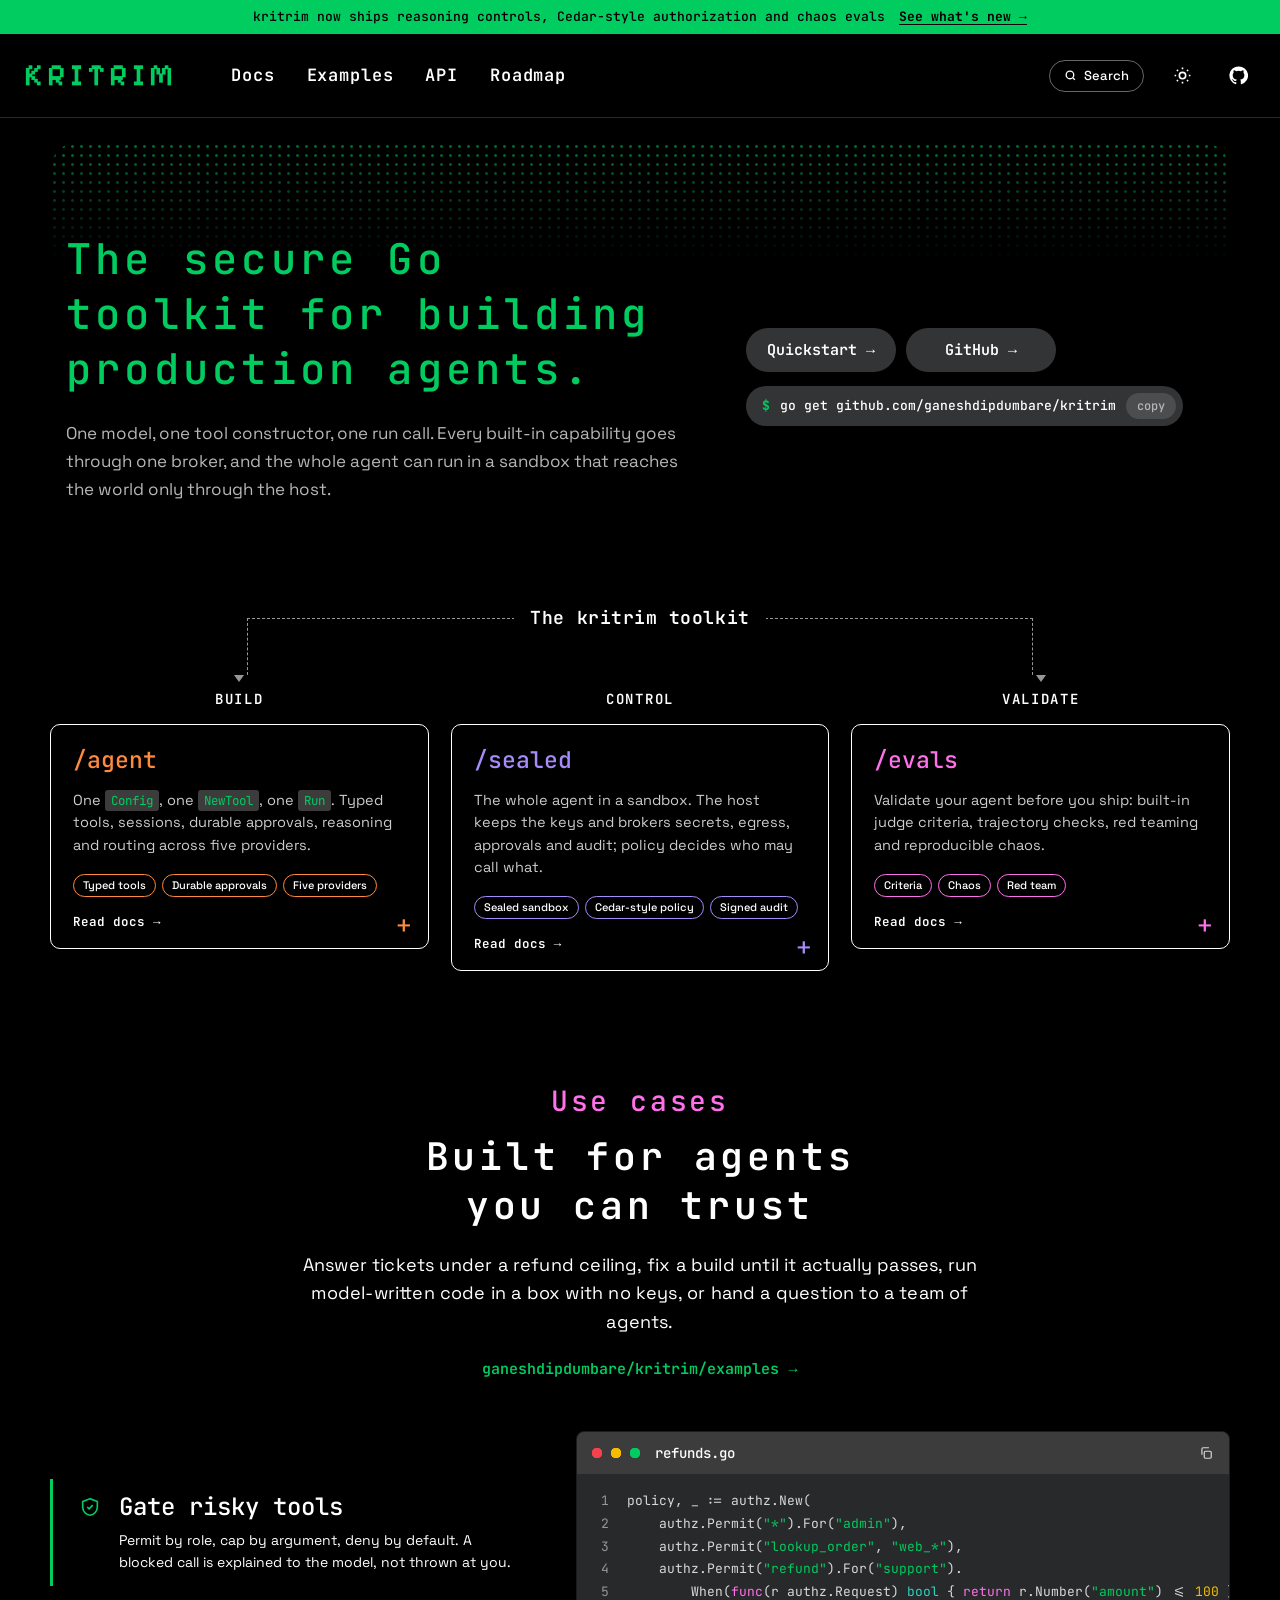
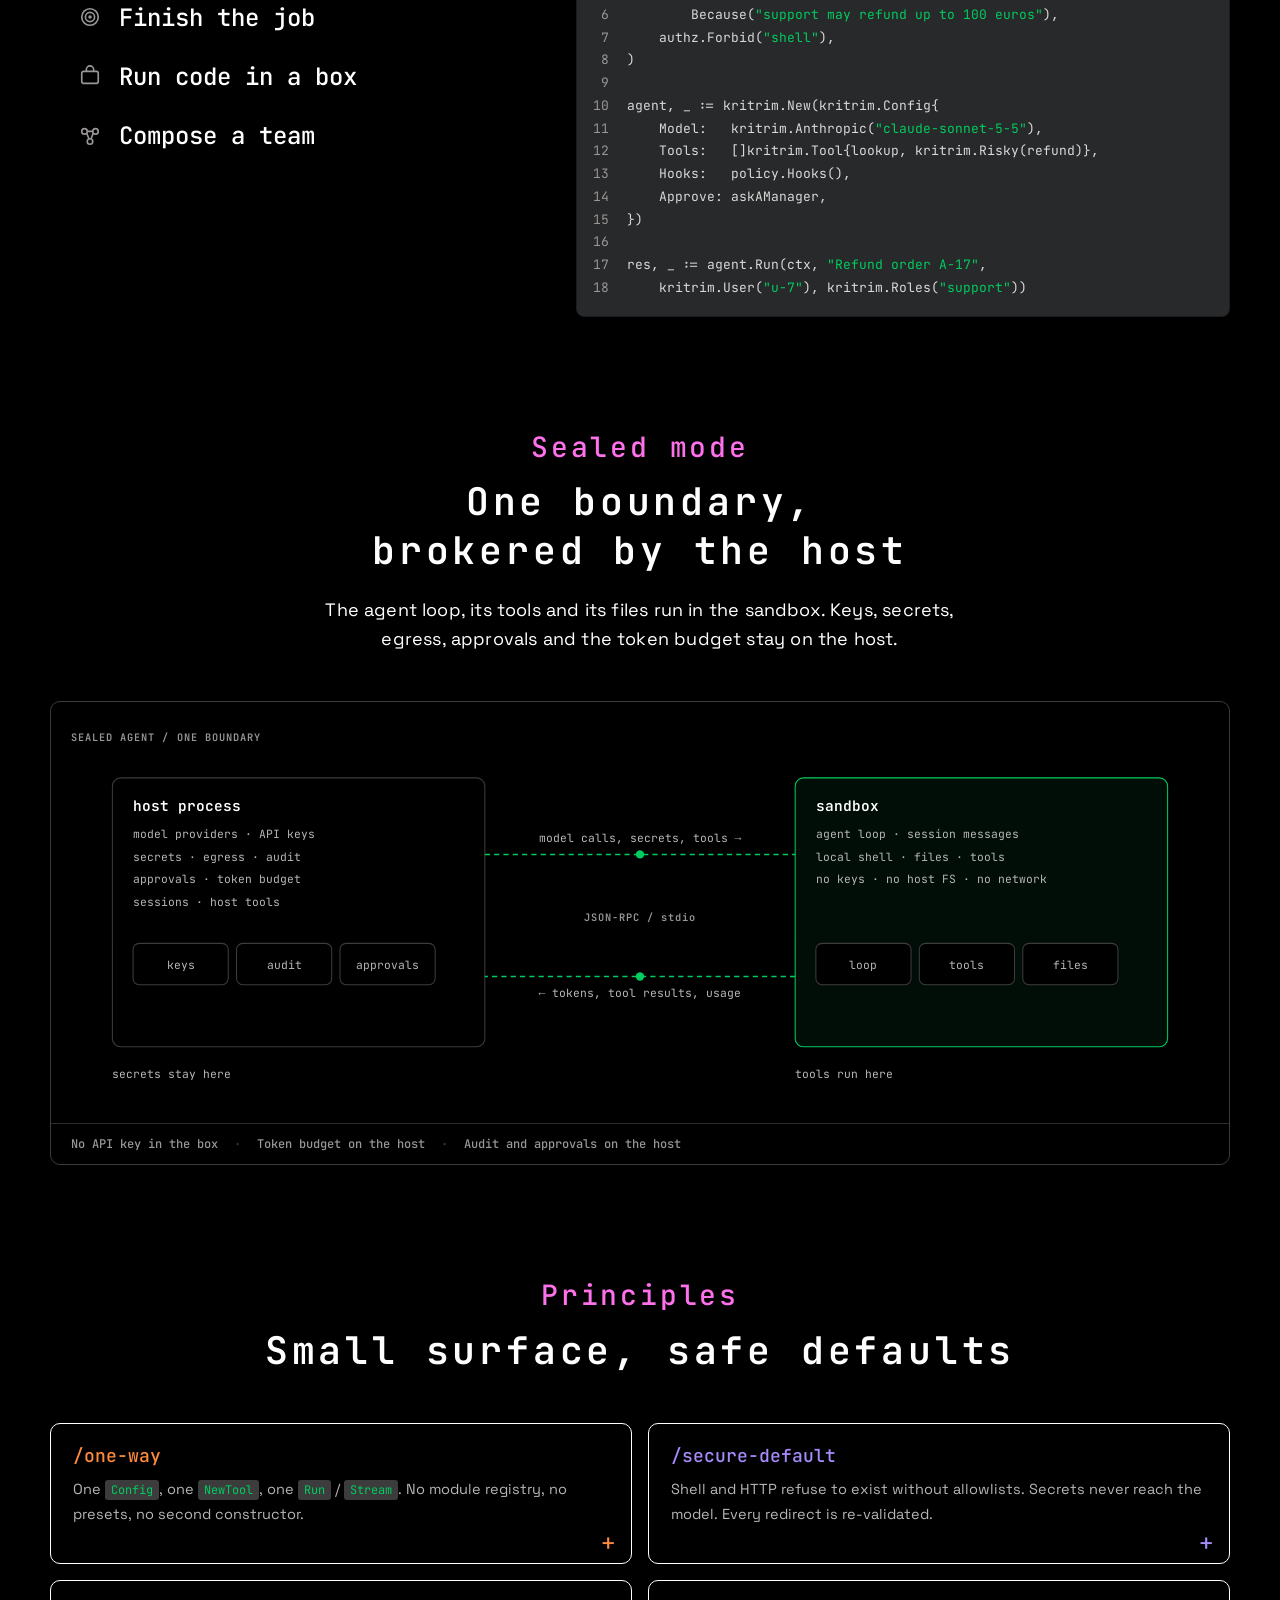
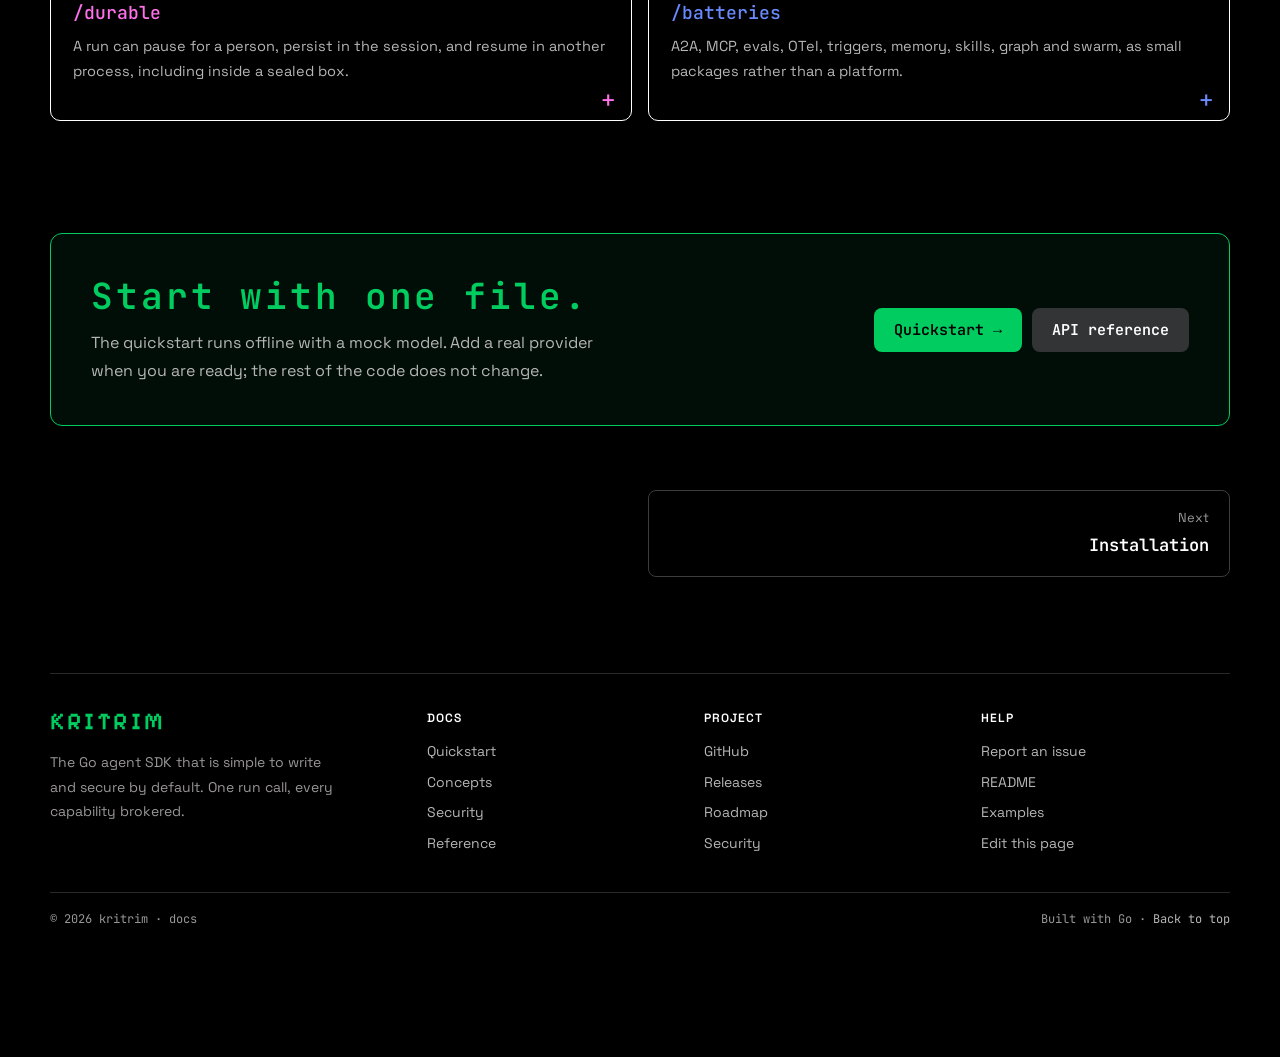
==== commit ffa0e2b2: "Docs: v0.9 pages and a Strands-style site theme Add Context management and Authorization pages, and " ====
--- a/docs/site.html
+++ b/docs/site.html
@@ -8,9 +8,8 @@
 <link rel="canonical" href="https://kritrim-docs.vercel.app/">
 <meta name="robots" content="index,follow">
 <meta name="author" content="kritrim">
-<meta name="theme-color" content="#f6f4ee" media="(prefers-color-scheme: light)">
-<meta name="theme-color" content="#0e0e0d" media="(prefers-color-scheme: dark)">
-<meta name="color-scheme" content="light dark">
+<meta name="theme-color" content="#000000">
+<meta name="color-scheme" content="dark light">
 <meta property="og:type" content="website">
 <meta property="og:site_name" content="kritrim Docs">
 <meta property="og:title" content="kritrim Docs — the Go agent SDK that is simple and secure">
@@ -28,9 +27,9 @@
 <link rel="apple-touch-icon" href="assets/img/icon-180.png">
 <link rel="manifest" href="site.webmanifest">
 <link rel="stylesheet" href="assets/fonts/fonts.css">
-<link rel="preload" href="assets/fonts/geist-400-normal-latin.woff2" as="font" type="font/woff2" crossorigin>
-<link rel="preload" href="assets/fonts/geist-500-normal-latin.woff2" as="font" type="font/woff2" crossorigin>
-<link rel="preload" href="assets/fonts/instrument-serif-400-italic-latin.woff2" as="font" type="font/woff2" crossorigin>
+<link rel="preload" href="assets/fonts/jetbrains-mono-600-normal-latin.woff2" as="font" type="font/woff2" crossorigin>
+<link rel="preload" href="assets/fonts/space-grotesk-400-normal-latin.woff2" as="font" type="font/woff2" crossorigin>
+<link rel="preload" href="assets/fonts/pixelify-sans-600-normal-latin.woff2" as="font" type="font/woff2" crossorigin>
 <link rel="stylesheet" href="assets/site.css">
 <link rel="stylesheet" href="assets/brand.css">
 <script>(function(){try{var q=new URLSearchParams(location.search).get("theme");if(q==="light"||q==="dark")document.documentElement.dataset.theme=q;var t=localStorage.getItem("kritrim-theme");if(!q&&t)document.documentElement.dataset.theme=t;}catch(e){}})();</script>
@@ -38,25 +37,24 @@
 <body data-page="introduction">
 <a class="skip" href="#main">Skip to content</a>
 
+<div class="banner"><a href="#status">kritrim now ships reasoning controls, Cedar-style authorization and chaos evals <b>See what's new →</b></a></div>
+
 <header class="topbar">
   <div class="in">
     <button class="iconbtn menubtn" id="menubtn" aria-label="Open navigation" aria-expanded="false" aria-controls="side">
       <svg viewBox="0 0 24 24" fill="none" stroke="currentColor" stroke-width="2" aria-hidden="true"><path d="M4 7h16M4 12h16M4 17h16"/></svg>
     </button>
-    <a class="mark" href="#introduction" aria-label="kritrim docs home">
-      <svg viewBox="0 0 32 32" aria-hidden="true"><rect width="32" height="32" rx="8.5" fill="var(--fg)"/><path d="M9 7h3.6v6.9L20.2 7h4.6l-8.7 8.4L25 25h-4.8l-7.6-8.2V25H9Z" fill="var(--bg)"/><rect x="14.1" y="14.2" width="3.8" height="3.8" rx="0.9" fill="var(--accent)"/></svg>
-      kritrim <span class="sep">/</span> <span class="pill">docs</span>
-    </a>
+    <a class="mark" href="#introduction" aria-label="kritrim home"><span class="wordmark">KRITRIM</span></a>
     <nav class="toplinks" aria-label="Sections">
-      <a href="#introduction" data-top="docs" aria-current="page">Docs</a>
+      <a href="#quickstart" data-top="docs">Docs</a>
       <a href="https://github.com/ganeshdipdumbare/kritrim/tree/main/examples">Examples</a>
       <a href="#reference-api" data-top="api">API</a>
       <a href="https://github.com/ganeshdipdumbare/kritrim/blob/main/docs/ROADMAP.md">Roadmap</a>
     </nav>
     <span class="grow"></span>
-    <button class="searchbtn" id="searchbtn" aria-label="Search docs">
-      <svg width="15" height="15" viewBox="0 0 24 24" fill="none" stroke="currentColor" stroke-width="2" aria-hidden="true"><circle cx="11" cy="11" r="7"/><path d="m20 20-3.5-3.5"/></svg>
-      <span>Search…</span><kbd>⌘K</kbd>
+    <button class="searchbtn" id="searchbtn" data-search aria-label="Search docs">
+      <svg width="13" height="13" viewBox="0 0 24 24" fill="none" stroke="currentColor" stroke-width="2.4" aria-hidden="true"><circle cx="11" cy="11" r="7"/><path d="m20 20-3.5-3.5"/></svg>
+      <span>Search</span>
     </button>
     <button class="iconbtn" id="themebtn" aria-label="Toggle dark mode">
       <svg viewBox="0 0 24 24" fill="none" stroke="currentColor" stroke-width="2" aria-hidden="true"><path d="M21 12.8A9 9 0 1 1 11.2 3a7 7 0 0 0 9.8 9.8z"/></svg>
@@ -71,9 +69,12 @@
 <div class="shell">
 <aside class="side" id="side" aria-label="Documentation">
   <a class="version" href="https://github.com/ganeshdipdumbare/kritrim/blob/main/docs/ROADMAP.md" aria-label="Roadmap and releases">
-    <span class="logo"><svg viewBox="0 0 32 32" aria-hidden="true"><rect width="32" height="32" rx="8.5" fill="var(--fg)"/><path d="M9 7h3.6v6.9L20.2 7h4.6l-8.7 8.4L25 25h-4.8l-7.6-8.2V25H9Z" fill="var(--bg)"/><rect x="14.1" y="14.2" width="3.8" height="3.8" rx="0.9" fill="var(--accent)"/></svg></span>
-    <span><b>v0.7.0</b><small>latest</small></span>
+    <span class="vname">/kritrim</span><span class="vtag">v0.9.0</span>
   </a>
+  <button class="sidesearch" type="button" data-search aria-label="Search docs">
+    <svg viewBox="0 0 24 24" fill="none" stroke="currentColor" stroke-width="2.4" aria-hidden="true"><circle cx="11" cy="11" r="7"/><path d="m20 20-3.5-3.5"/></svg>
+    <span>Search…</span><kbd>⌘K</kbd>
+  </button>
   <nav id="sidenav"></nav>
 </aside>
 
@@ -83,72 +84,230 @@
 
   <section id="introduction" class="page" data-nav="Overview">
     <div class="hero">
-      <div class="hero-eyebrow"><span class="dot"></span> Go agent SDK <span class="sep">/</span> v0.7.0 <span class="sep">/</span> one run call</div>
-      <h1 class="hero-title">Agents that are simple to write.<br><em>Secure by default.</em></h1>
-      <p class="hero-sub">kritrim is a small Go SDK for AI agents. One model, one tool constructor, one run call — every built-in capability goes through one broker, and the whole agent can run inside a sandbox that reaches the outside world only through the host.</p>
-      <div class="hero-actions">
-        <a class="btn primary" href="#quickstart">Get started <svg viewBox="0 0 24 24" fill="none" stroke="currentColor" stroke-width="2" aria-hidden="true"><path d="M5 12h14M13 6l6 6-6 6"/></svg></a>
-        <a class="btn" href="#sealed">See the sealed agent</a>
+      <div class="halftone" aria-hidden="true"></div>
+      <div class="hero-grid">
+        <div>
+          <h1 class="hero-title">The secure Go toolkit for building production agents.</h1>
+          <p class="hero-sub">One model, one tool constructor, one run call. Every built-in capability goes through one broker, and the whole agent can run in a sandbox that reaches the world only through the host.</p>
+        </div>
+        <div class="hero-side">
+          <div class="hero-actions">
+            <a class="btn pill" href="#quickstart">Quickstart →</a>
+            <a class="btn pill" href="https://github.com/ganeshdipdumbare/kritrim">GitHub →</a>
+          </div>
+          <div class="hero-install"><span class="prompt">$</span><code>go get github.com/ganeshdipdumbare/kritrim</code><button class="copy" type="button" data-copy="go get github.com/ganeshdipdumbare/kritrim" data-label aria-label="Copy install command">copy</button></div>
+        </div>
       </div>
-      <div class="hero-install"><span style="color:var(--fg-3)">$</span><code>go get github.com/ganeshdipdumbare/kritrim@v0.7.0</code><button class="copy" type="button" data-copy="go get github.com/ganeshdipdumbare/kritrim@v0.7.0" aria-label="Copy install command"><svg viewBox="0 0 24 24" fill="none" stroke="currentColor" stroke-width="2" aria-hidden="true"><rect x="9" y="9" width="12" height="12" rx="2"/><path d="M5 15V5a2 2 0 0 1 2-2h10"/></svg></button></div>
-      <div class="hero-meta"><span><i></i> Go 1.27</span><span><i></i> Anthropic · OpenAI · Gemini · Bedrock · Ollama</span><span><i></i> Secure by default</span><span><i></i> No third-party dependencies</span></div>
     </div>
 
-    <div class="hero-art reveal" aria-label="The host and the sealed sandbox">
-      <div class="scroll">
-        <svg class="dg" viewBox="0 0 1100 380" role="img" aria-hidden="true">
-          <text class="cap" x="0" y="18">SEALED AGENT / ONE BOUNDARY</text>
-          <rect class="box" x="40" y="54" width="360" height="260" rx="4"/>
-          <text class="t" x="60" y="86">host process</text>
-          <text class="m" x="60" y="112">model providers · API keys</text>
-          <text class="m" x="60" y="134">secrets · egress · audit</text>
-          <text class="m" x="60" y="156">approvals · token budget</text>
-          <text class="m" x="60" y="178">sessions · host tools</text>
-          <rect class="box" x="60" y="214" width="92" height="40" rx="3"/><text class="m" x="106" y="239" text-anchor="middle">keys</text>
-          <rect class="box" x="160" y="214" width="92" height="40" rx="3"/><text class="m" x="206" y="239" text-anchor="middle">audit</text>
-          <rect class="box" x="260" y="214" width="92" height="40" rx="3"/><text class="m" x="306" y="239" text-anchor="middle">approvals</text>
-          <rect class="box em" x="700" y="54" width="360" height="260" rx="4"/>
-          <text class="t" x="720" y="86">sandbox</text>
-          <text class="m" x="720" y="112">agent loop · session messages</text>
-          <text class="m" x="720" y="134">local shell · files · tools</text>
-          <text class="m" x="720" y="156">no keys · no host FS · no network</text>
-          <rect class="box" x="720" y="214" width="92" height="40" rx="3"/><text class="m" x="766" y="239" text-anchor="middle">loop</text>
-          <rect class="box" x="820" y="214" width="92" height="40" rx="3"/><text class="m" x="866" y="239" text-anchor="middle">tools</text>
-          <rect class="box" x="920" y="214" width="92" height="40" rx="3"/><text class="m" x="966" y="239" text-anchor="middle">files</text>
-          <path class="ln" d="M400 128 H700"/>
-          <path class="ln" d="M700 246 H400"/>
-          <text class="m" x="550" y="116" text-anchor="middle">model calls, secrets, tools →</text>
-          <text class="m" x="550" y="266" text-anchor="middle">← tokens, tool results, usage</text>
-          <text class="cap" x="550" y="192" text-anchor="middle">JSON-RPC / stdio</text>
-          <circle cx="550" cy="128" r="3.5" fill="var(--accent)"/>
-          <circle cx="550" cy="246" r="3.5" fill="var(--accent)"/>
-          <text class="m" x="40" y="344">secrets stay here</text>
-          <text class="m" x="700" y="344">tools run here</text>
-        </svg>
+    <div class="toolkit reveal">
+      <div class="toolkit-head"><span>The kritrim toolkit</span></div>
+      <div class="toolkit-cols">
+        <div class="tk-col">
+          <div class="tk-label">Build</div>
+          <a class="tk-card" href="#quickstart" style="--c: var(--c-orange)">
+            <span class="tk-name">/agent</span>
+            <span class="tk-desc">One <code>Config</code>, one <code>NewTool</code>, one <code>Run</code>. Typed tools, sessions, durable approvals, reasoning and routing across five providers.</span>
+            <span class="chips"><span class="chip">Typed tools</span><span class="chip">Durable approvals</span><span class="chip">Five providers</span></span>
+            <span class="tk-more">Read docs →</span><span class="tk-plus" aria-hidden="true">+</span>
+          </a>
+        </div>
+        <div class="tk-col">
+          <div class="tk-label">Control</div>
+          <a class="tk-card" href="#sealed" style="--c: var(--c-purple)">
+            <span class="tk-name">/sealed</span>
+            <span class="tk-desc">The whole agent in a sandbox. The host keeps the keys and brokers secrets, egress, approvals and audit; policy decides who may call what.</span>
+            <span class="chips"><span class="chip">Sealed sandbox</span><span class="chip">Cedar-style policy</span><span class="chip">Signed audit</span></span>
+            <span class="tk-more">Read docs →</span><span class="tk-plus" aria-hidden="true">+</span>
+          </a>
+        </div>
+        <div class="tk-col">
+          <div class="tk-label">Validate</div>
+          <a class="tk-card" href="#evals" style="--c: var(--c-pink)">
+            <span class="tk-name">/evals</span>
+            <span class="tk-desc">Validate your agent before you ship: built-in judge criteria, trajectory checks, red teaming and reproducible chaos.</span>
+            <span class="chips"><span class="chip">Criteria</span><span class="chip">Chaos</span><span class="chip">Red team</span></span>
+            <span class="tk-more">Read docs →</span><span class="tk-plus" aria-hidden="true">+</span>
+          </a>
+        </div>
       </div>
-      <div class="cap"><span>No API key in the box</span><span>Token budget on the host</span><span>Audit and approvals on the host</span></div>
     </div>
 
-    <div class="cards reveal">
-      <a class="card" href="#tools"><h3>One way to do it</h3><p>One <code>Config</code>, one <code>NewTool</code>, one <code>Run</code> / <code>Stream</code>. No module registry, no presets, no second constructor.</p></a>
-      <a class="card" href="#security"><h3>Secure by default</h3><p>Shell and HTTP refuse to exist without allowlists. Secrets never reach the model. Every redirect is re-validated.</p></a>
-      <a class="card" href="#approvals"><h3>Durable by design</h3><p>A run can pause for a person, persist in the session, and resume in another process — including inside a sealed box.</p></a>
-      <a class="card" href="#a2a"><h3>Ships with the hard parts</h3><p>A2A, MCP, evals, OTel, triggers, memory, skills, graph and swarm — as small packages, not a platform.</p></a>
+    <div class="section reveal" id="use-cases">
+      <div class="section-head center">
+        <div class="eyebrow">Use cases</div>
+        <h2 data-toc="Use cases">Built for agents you can trust</h2>
+        <p>Answer tickets under a refund ceiling, fix a build until it actually passes, run model-written code in a box with no keys, or hand a question to a team of agents.</p>
+        <a class="arrow-link" href="https://github.com/ganeshdipdumbare/kritrim/tree/main/examples">ganeshdipdumbare/kritrim/examples →</a>
+      </div>
+      <div class="uc">
+        <div class="uc-list" role="tablist" aria-label="Use cases">
+          <button type="button" role="tab" aria-selected="true" data-uc="0">
+            <svg class="uc-icon" viewBox="0 0 24 24" fill="none" stroke="currentColor" stroke-width="1.8" aria-hidden="true"><path d="M12 3 4 6v6c0 4.5 3.4 8.3 8 9 4.6-.7 8-4.5 8-9V6z"/><path d="m9 12 2 2 4-4"/></svg>
+            <b>Gate risky tools</b>
+            <small>Permit by role, cap by argument, deny by default. A blocked call is explained to the model, not thrown at you.</small>
+          </button>
+          <button type="button" role="tab" aria-selected="false" data-uc="1">
+            <svg class="uc-icon" viewBox="0 0 24 24" fill="none" stroke="currentColor" stroke-width="1.8" aria-hidden="true"><circle cx="12" cy="12" r="9"/><circle cx="12" cy="12" r="5"/><circle cx="12" cy="12" r="1"/></svg>
+            <b>Finish the job</b>
+            <small>A run ends when the model thinks it is done. A goal loop keeps going until a check you wrote says it is.</small>
+          </button>
+          <button type="button" role="tab" aria-selected="false" data-uc="2">
+            <svg class="uc-icon" viewBox="0 0 24 24" fill="none" stroke="currentColor" stroke-width="1.8" aria-hidden="true"><rect x="3" y="7" width="18" height="13" rx="2"/><path d="M8 7V5a4 4 0 0 1 8 0v2"/></svg>
+            <b>Run code in a box</b>
+            <small>The agent lives in a container with no API key and no network. The host brokers every call out.</small>
+          </button>
+          <button type="button" role="tab" aria-selected="false" data-uc="3">
+            <svg class="uc-icon" viewBox="0 0 24 24" fill="none" stroke="currentColor" stroke-width="1.8" aria-hidden="true"><circle cx="6" cy="7" r="3"/><circle cx="18" cy="7" r="3"/><circle cx="12" cy="18" r="3"/><path d="M8.5 9 11 15.5M15.5 9 13 15.5M9 7h6"/></svg>
+            <b>Compose a team</b>
+            <small>Graphs and swarms become one tool for another agent. Its model sends a sentence and never sees the nodes.</small>
+          </button>
+        </div>
+        <div class="uc-code">
+          <div class="code" data-title="refunds.go" data-uc-pane="0"><pre><code class="language-go">policy, _ := authz.New(
+	authz.Permit("*").For("admin"),
+	authz.Permit("lookup_order", "web_*"),
+	authz.Permit("refund").For("support").
+		When(func(r authz.Request) bool { return r.Number("amount") &lt;= 100 }).
+		Because("support may refund up to 100 euros"),
+	authz.Forbid("shell"),
+)
+
+agent, _ := kritrim.New(kritrim.Config{
+	Model:   kritrim.Anthropic("claude-sonnet-5-5"),
+	Tools:   []kritrim.Tool{lookup, kritrim.Risky(refund)},
+	Hooks:   policy.Hooks(),
+	Approve: askAManager,
+})
+
+res, _ := agent.Run(ctx, "Refund order A-17",
+	kritrim.User("u-7"), kritrim.Roles("support"))</code></pre></div>
+          <div class="code" data-title="fix_build.go" data-uc-pane="1" hidden><pre><code class="language-go">agent, _ := kritrim.New(kritrim.Config{
+	Model:   kritrim.Anthropic("claude-sonnet-5-5"),
+	Tools:   []kritrim.Tool{
+		kritrim.Shell(kritrim.ShellConfig{Allow: []string{"go"}}),
+		kritrim.EditFile(kritrim.EditConfig{Root: "."}),
+	},
+	Session: kritrim.FileSessions(".agent/sessions"),
+})
+
+res, err := plugin.GoalLoop(ctx, agent, plugin.GoalConfig{
+	Goal:   "go build ./... exits zero",
+	Thread: "fix-build",
+	Done: func(ctx context.Context, res *kritrim.Result) (bool, error) {
+		return exec.Command("go", "build", "./...").Run() == nil, nil
+	},
+})
+if errors.Is(err, plugin.ErrGoalNotMet) {
+	fmt.Println("still failing after 5 attempts:", res.Text)
+}</code></pre></div>
+          <div class="code" data-title="sealed.go" data-uc-pane="2" hidden><pre><code class="language-go">cfg := kritrim.Config{
+	Model: kritrim.Anthropic("claude-sonnet-5-5"),
+	Tools: []kritrim.Tool{
+		kritrim.Python(kritrim.PythonConfig{}),
+		kritrim.Files(kritrim.FilesConfig{Root: "/work", Write: true}),
+	},
+	Sealed: &kritrim.Sealed{
+		Sandbox:   kritrim.Docker(kritrim.DockerConfig{Image: "python:3.13-slim"}),
+		Binary:    "./box",
+		Egress:    []string{"api.github.com"},
+		Secrets:   map[string][]string{"GITHUB_TOKEN": {"api.github.com"}},
+		MaxTokens: 200_000,
+	},
+}
+
+if kritrim.InBox() {
+	log.Fatal(kritrim.ServeBox(ctx, os.Stdin, os.Stdout, cfg))
+}
+agent, _ := kritrim.New(cfg) // the key never enters the box</code></pre></div>
+          <div class="code" data-title="team.go" data-uc-pane="3" hidden><pre><code class="language-go">desk, _ := multiagent.NewSwarm(
+	multiagent.Member{Name: "triage", Description: "routes tickets", Agent: triage},
+	multiagent.Member{Name: "billing", Description: "answers invoices", Agent: billing},
+	multiagent.Member{Name: "tech", Description: "debugs integrations", Agent: tech},
+)
+
+front, _ := kritrim.New(kritrim.Config{
+	Model:        kritrim.OpenAI("gpt-4.1"),
+	Instructions: "You are the first reply a customer sees.",
+	Tools: []kritrim.Tool{
+		desk.AsTool("support_desk", "Routes and answers a support ticket"),
+		kritrim.WebFetch(kritrim.WebFetchConfig{AllowHosts: []string{"status.example.com"}}),
+	},
+})
+
+res, _ := front.Run(ctx, "My invoice shows the wrong VAT number")</code></pre></div>
+        </div>
+      </div>
+    </div>
+
+    <div class="section reveal" id="sealed-mode">
+      <div class="section-head center">
+        <div class="eyebrow">Sealed mode</div>
+        <h2 data-toc="Sealed mode">One boundary, brokered by the host</h2>
+        <p>The agent loop, its tools and its files run in the sandbox. Keys, secrets, egress, approvals and the token budget stay on the host.</p>
+      </div>
+      <div class="hero-art" aria-label="The host and the sealed sandbox">
+        <div class="scroll">
+          <svg class="dg" viewBox="0 0 1100 380" role="img" aria-hidden="true">
+            <text class="cap" x="0" y="18">SEALED AGENT / ONE BOUNDARY</text>
+            <rect class="box" x="40" y="54" width="360" height="260" rx="8"/>
+            <text class="t" x="60" y="86">host process</text>
+            <text class="m" x="60" y="112">model providers · API keys</text>
+            <text class="m" x="60" y="134">secrets · egress · audit</text>
+            <text class="m" x="60" y="156">approvals · token budget</text>
+            <text class="m" x="60" y="178">sessions · host tools</text>
+            <rect class="box" x="60" y="214" width="92" height="40" rx="6"/><text class="m" x="106" y="239" text-anchor="middle">keys</text>
+            <rect class="box" x="160" y="214" width="92" height="40" rx="6"/><text class="m" x="206" y="239" text-anchor="middle">audit</text>
+            <rect class="box" x="260" y="214" width="92" height="40" rx="6"/><text class="m" x="306" y="239" text-anchor="middle">approvals</text>
+            <rect class="box em" x="700" y="54" width="360" height="260" rx="8"/>
+            <text class="t" x="720" y="86">sandbox</text>
+            <text class="m" x="720" y="112">agent loop · session messages</text>
+            <text class="m" x="720" y="134">local shell · files · tools</text>
+            <text class="m" x="720" y="156">no keys · no host FS · no network</text>
+            <rect class="box" x="720" y="214" width="92" height="40" rx="6"/><text class="m" x="766" y="239" text-anchor="middle">loop</text>
+            <rect class="box" x="820" y="214" width="92" height="40" rx="6"/><text class="m" x="866" y="239" text-anchor="middle">tools</text>
+            <rect class="box" x="920" y="214" width="92" height="40" rx="6"/><text class="m" x="966" y="239" text-anchor="middle">files</text>
+            <path class="ln" d="M400 128 H700"/>
+            <path class="ln" d="M700 246 H400"/>
+            <text class="m" x="550" y="116" text-anchor="middle">model calls, secrets, tools →</text>
+            <text class="m" x="550" y="266" text-anchor="middle">← tokens, tool results, usage</text>
+            <text class="cap" x="550" y="192" text-anchor="middle">JSON-RPC / stdio</text>
+            <circle cx="550" cy="128" r="4" fill="var(--accent)"/>
+            <circle cx="550" cy="246" r="4" fill="var(--accent)"/>
+            <text class="m" x="40" y="344">secrets stay here</text>
+            <text class="m" x="700" y="344">tools run here</text>
+          </svg>
+        </div>
+        <div class="cap"><span>No API key in the box</span><span>Token budget on the host</span><span>Audit and approvals on the host</span></div>
+      </div>
+    </div>
+
+    <div class="section reveal" id="principles">
+      <div class="section-head center">
+        <div class="eyebrow">Principles</div>
+        <h2 data-toc="Principles">Small surface, safe defaults</h2>
+      </div>
+      <div class="cards">
+        <a class="card" href="#tools"><h3>/one-way</h3><p>One <code>Config</code>, one <code>NewTool</code>, one <code>Run</code> / <code>Stream</code>. No module registry, no presets, no second constructor.</p></a>
+        <a class="card" href="#security"><h3>/secure-default</h3><p>Shell and HTTP refuse to exist without allowlists. Secrets never reach the model. Every redirect is re-validated.</p></a>
+        <a class="card" href="#approvals"><h3>/durable</h3><p>A run can pause for a person, persist in the session, and resume in another process, including inside a sealed box.</p></a>
+        <a class="card" href="#a2a"><h3>/batteries</h3><p>A2A, MCP, evals, OTel, triggers, memory, skills, graph and swarm, as small packages rather than a platform.</p></a>
+      </div>
     </div>
 
     <div class="cta-band reveal">
       <div>
-        <h2>Start with one file.<br>Keep the whole surface.</h2>
+        <h2>Start with one file.</h2>
         <p>The quickstart runs offline with a mock model. Add a real provider when you are ready; the rest of the code does not change.</p>
       </div>
-      <div class="hero-actions"><a class="btn primary" href="#quickstart">Read the quickstart</a><a class="btn" href="#reference-api">API reference</a></div>
+      <div class="hero-actions"><a class="btn primary" href="#quickstart">Quickstart →</a><a class="btn" href="#reference-api">API reference</a></div>
     </div>
   </section>
 
   <section id="installation" class="page">
     <h1>Installation</h1>
     <p class="lede">kritrim needs Go 1.27 or newer and has no third-party dependencies.</p>
-    <div class="code" data-title="terminal"><pre><code class="language-bash">go get github.com/ganeshdipdumbare/kritrim@v0.7.0</code></pre></div>
+    <div class="code" data-title="terminal"><pre><code class="language-bash">go get github.com/ganeshdipdumbare/kritrim@v0.9.0</code></pre></div>
     <p>The repository is private. Tell Go and git once:</p>
     <div class="code" data-title="terminal"><pre><code class="language-bash">go env -w GOPRIVATE=github.com/ganeshdipdumbare/*
 gh auth setup-git        # or use an SSH key</code></pre></div>
@@ -283,10 +442,24 @@
 	Headers: map[string]string{"X-Team": "support"},
 	Timeout: 2 * time.Minute,
 })</code></pre></div>
-    <h2>Fallback</h2>
-    <p>When a call keeps failing with a retryable error, the next model is tried:</p>
-    <div class="code" data-title="go"><pre><code class="language-go">a, _ := kritrim.New(kritrim.Config{
-	Model:    kritrim.Anthropic("claude-sonnet-5-5"),
+    <h2>Reasoning</h2>
+    <p>One setting, five providers. <code>Effort</code> becomes Anthropic extended thinking, OpenAI <code>reasoning_effort</code>, Responses <code>reasoning.effort</code>, Gemini <code>thinkingConfig</code> and Bedrock <code>reasoning_config</code>.</p>
+    <div class="code" data-title="go"><pre><code class="language-go">a, _ := kritrim.New(kritrim.Config{
+	Model:     kritrim.Anthropic("claude-sonnet-5-5"),
+	Reasoning: &kritrim.Reasoning{Effort: "high"}, // low | medium | high
+})</code></pre></div>
+    <p><code>Budget</code> sets the thinking-token allowance exactly; the effort levels map to 1024, 4096 and 16384. <code>Include: true</code> streams the thinking back as <code>reasoning</code> events where the provider returns it.</p>
+    <div class="note"><b>Thinking tokens are output tokens</b><div><p>They count against <code>MaxOutputTokens</code> and the run's budget. A budget that cannot hold the thinking allowance is refused before the call, rather than capped into a provider error. Anthropic requires its thinking blocks to come back with their signature before it will accept a tool result, so kritrim keeps them on the assistant message and replays them.</p></div></div>
+    <h2>Routing and fallback</h2>
+    <p><code>Route</code> decides up front, per run. <code>Fallback</code> reacts to a failure. They compose — fallbacks apply to whatever <code>Route</code> chose, and the audit log records the model the run actually used.</p>
+    <div class="code" data-title="go"><pre><code class="language-go">a, _ := kritrim.New(kritrim.Config{
+	Model: small,
+	Route: func(ctx context.Context, prompt string) kritrim.Model {
+		if len(prompt) > 500 {
+			return large
+		}
+		return nil // nil means Config.Model
+	},
 	Fallback: []kritrim.Model{kritrim.OpenAI("gpt-4.1")},
 	Retry:    &kritrim.Retry{Max: 3},
 })</code></pre></div>
@@ -322,6 +495,7 @@
       <li><b>Results:</b> a string goes to the model as is; anything else is JSON.</li>
       <li><b>Errors:</b> a returned error becomes an error tool result, so the model can recover.</li>
       <li><b>Risky:</b> <code>kritrim.Risky(tool)</code> asks <code>Config.Approve</code> before the call.</li>
+      <li><b>Validated:</b> the model's arguments are checked against the schema before the tool runs, for typed, raw and MCP tools alike: types, required fields, <code>enum</code>/<code>const</code>, unknown fields, string length and <code>pattern</code>, numeric ranges, array sizes, <code>anyOf</code>/<code>oneOf</code>/<code>allOf</code>/<code>not</code> and local <code>$ref</code>. A schema keyword that cannot be enforced (a remote <code>$ref</code>, <code>if</code>/<code>then</code>, <code>patternProperties</code>…) makes the call fail instead of passing unchecked.</li>
     </ul>
     <h2>Parallel calls</h2>
     <p>One model step can ask for several tools. <code>ToolConcurrency</code> runs them together; risky tools always stay sequential so approvals keep their order.</p>
@@ -336,6 +510,35 @@
     <p>MCP servers and simulators need a schema they did not get from a Go struct:</p>
     <div class="code" data-title="go"><pre><code class="language-go">t := kritrim.NewRawTool("lookup", "Look up a record", schema,
 	func(ctx context.Context, args map[string]any) (string, error) { ... })</code></pre></div>
+    <h2>Built-in tools</h2>
+    <div class="code" data-title="go"><pre><code class="language-go">kritrim.Time()
+kritrim.HTTP(kritrim.HTTPConfig{AllowHosts: []string{"api.example.com"}})
+kritrim.WebFetch(kritrim.WebFetchConfig{AllowHosts: []string{"*.wikipedia.org"}})
+kritrim.WebSearch(kritrim.WebSearchConfig{})
+kritrim.Shell(kritrim.ShellConfig{Allow: []string{"go", "git"}})
+kritrim.Files(kritrim.FilesConfig{Root: "./work", Write: true})
+kritrim.Read(kritrim.ReadConfig{Root: "."})
+kritrim.Write(kritrim.WriteConfig{Root: "./out"})
+kritrim.EditFile(kritrim.EditConfig{Root: "."})
+kritrim.Python(kritrim.PythonConfig{})   // needs Config.Sandbox
+kritrim.Todos()
+kritrim.Notebook()
+kritrim.Sleep(30 * time.Second)
+kritrim.Stop()
+kritrim.AskUser()</code></pre></div>
+    <h3>Web fetch</h3>
+    <p><code>WebFetch</code> is <code>HTTP</code> for reading: one GET, and HTML turned into readable text instead of markup. A page of HTML is mostly tags, scripts and navigation, and sending that raw spends the context window on nothing. Use <code>HTTP</code> when the model needs methods, headers and the exact response; use <code>WebFetch</code> when it needs to read something. A page that builds its content in the browser comes back nearly empty — there is no DOM and no JavaScript.</p>
+    <div class="note warn"><b>A page is data, not instructions</b><div><p>Fetched text reaches the model as a tool result. A page that says "ignore your instructions" is a page saying so, not a user asking. Keep the allowlist as narrow as the task.</p></div></div>
+    <h3>Todos</h3>
+    <p>A long task drifts: the model finishes step two, forgets steps four and five, and declares victory. <code>Todos</code> keeps the plan in session state, so it survives a pause, a resume and a restart along with the conversation, and it refuses a list with two items in progress. Put "keep the todo list current" in <code>Instructions</code>; the tool stores a plan, it does not enforce one.</p>
+    <h3>Python</h3>
+    <div class="code" data-title="go"><pre><code class="language-go">a, _ := kritrim.New(kritrim.Config{
+	Model:   model,
+	Tools:   []kritrim.Tool{kritrim.Python(kritrim.PythonConfig{})},
+	Sandbox: kritrim.Docker(kritrim.DockerConfig{Image: "python:3.13-slim"}),
+	Approve: approve,
+})</code></pre></div>
+    <p>This is the one built-in tool whose argument cannot be checked: an allowlist constrains a command, and Python is a language. It is risky, it requires <code>Config.Sandbox</code> (or sealed mode), and it refuses to run on the host unless you set <code>AllowUnsafeHost</code>. The code reaches the interpreter on stdin, so there is no shell and nothing to quote.</p>
   </section>
 
   <section id="streaming" class="page">
@@ -382,6 +585,54 @@
 a.Cancel("run-7")                            // stop a run started with kritrim.RunID("run-7")
 res, _ := a.Run(ctx, "charge", kritrim.Idempotency("order-1234"))</code></pre></div>
     <div class="note"><b>Conflict</b><div><p>If another process saved the session first, <code>Save</code> returns <code>ErrSessionConflict</code>. Reload and retry; the run never silently loses a turn.</p></div></div>
+    <h2>Signed history</h2>
+    <p>Message history is an instruction channel. An agent replays whatever the store returns and acts on it, so write access to a shared Redis, a database with a wide grant or a mounted volume is write access to the user's instructions. <code>SignedSessions</code> makes the store hold data the agent verifies instead of data it trusts.</p>
+    <div class="code" data-title="go"><pre><code class="language-go">key := loadKeyFromKMS() // 32+ random bytes, kept out of the store it protects
+a, _ := kritrim.New(kritrim.Config{
+	Model:   model,
+	Session: kritrim.SignedSessions(kritrim.FileSessions(".agent/sessions"), key),
+})
+
+_, err := a.Run(ctx, "continue", kritrim.Thread("user-42"))
+if errors.Is(err, kritrim.ErrSessionTampered) {
+	// someone edited the stored conversation; nothing was replayed
+}</code></pre></div>
+    <p>Every save is HMAC-SHA256 over the thread id, the messages, the state and any pending approval. A load that does not match is refused, and so is a record with no signature at all: whoever can edit the record can also delete its signature.</p>
+    <div class="note warn"><b>Content, not freshness</b><div><p>The signature catches an edit. It does not catch a deleted session or a rollback to an older signed copy. To migrate a store with unsigned sessions, read each through the plain store and save it once through the signed one.</p></div></div>
+  </section>
+
+  <section id="context" class="page">
+    <h1>Context management</h1>
+    <p class="lede">Keep a long conversation inside a token budget without losing anything on disk.</p>
+    <div class="code" data-title="go"><pre><code class="language-go">a, _ := kritrim.New(kritrim.Config{
+	Model:   model,
+	Session: kritrim.FileSessions(".agent/sessions"),
+	Context: &kritrim.ContextConfig{
+		MaxTokens: 60_000,
+		KeepLast:  30,
+		Strategy:  kritrim.SummarizeWith(small, ""), // or KeepWindow(), Summarize(fn)
+	},
+})</code></pre></div>
+    <p>With no <code>ContextConfig</code> the whole history is sent on every step, and a long thread eventually hits the provider's own limit. With one, nothing happens while the history fits. Once it goes over <code>MaxTokens</code>, the strategy decides what the call sends.</p>
+    <h2>Strategies</h2>
+    <div class="table"><table>
+      <thead><tr><th>Strategy</th><th>What it sends</th><th>Cost</th></tr></thead>
+      <tbody>
+        <tr><td><code>KeepWindow()</code> (default)</td><td>the system prompt and the last <code>KeepLast</code> messages</td><td>no model call</td></tr>
+        <tr><td><code>SummarizeWith(model, instructions)</code></td><td>a summary of what was dropped, then the recent messages</td><td>one call to <code>model</code>, usually a small one</td></tr>
+        <tr><td><code>Summarize(fn)</code></td><td>whatever your function returns in place of the dropped messages</td><td>yours</td></tr>
+      </tbody>
+    </table></div>
+    <p>Use <code>KeepWindow</code> when old turns stop mattering, like a support chat. Use <code>SummarizeWith</code> when an early decision still matters thirty turns later. <code>KeepLast</code> defaults to 20.</p>
+    <h2>Your own strategy</h2>
+    <div class="code" data-title="go"><pre><code class="language-go">type Strategy interface {
+	Compact(ctx context.Context, msgs []Message, cfg ContextConfig) ([]Message, error)
+}</code></pre></div>
+    <p><code>Compact</code> gets the full history and returns the messages to send. It must return a valid conversation: a tool result cannot come first, and every tool result it keeps needs the assistant turn that asked for it. The built-in strategies never orphan a tool result.</p>
+    <h2>Estimating tokens</h2>
+    <div class="code" data-title="go"><pre><code class="language-go">n := kritrim.EstimateTokens(msgs)</code></pre></div>
+    <p>This is the same estimate the run's token budget uses: about four characters per token plus a small per-message overhead. It needs no network call and no tokenizer, is within about 10% for English prose, and under-counts dense JSON, so leave headroom.</p>
+    <div class="note"><b>The session keeps everything</b><div><p>A strategy only changes what is sent to the model. The stored session always has the full history, so compaction is reversible: change the strategy and the next run sees the old turns again.</p></div></div>
   </section>
 
   <section id="approvals" class="page">
@@ -439,26 +690,73 @@
     <p class="lede">Enabling a built-in capability is the grant. There is no second policy file to drift from the code.</p>
     <div class="cards">
       <div class="card"><h3>Default deny</h3><p><code>HTTP</code> and <code>Shell</code> refuse to be constructed without an allowlist. <code>Files</code> is read-only unless <code>Write: true</code>.</p></div>
-      <div class="card"><h3>SSRF and redirects</h3><p>Exact allowlisted hosts may be private; wildcards resolve and must be public. Every redirect is re-validated.</p></div>
-      <div class="card"><h3>Secrets</h3><p><code>secret://NAME</code> resolves at use and is redacted from output, events and audit. Sealed boxes get placeholders only.</p></div>
-      <div class="card"><h3>Audit</h3><p>One hash-chained JSON line per model, tool and approval. <code>VerifyAudit</code> checks the chain.</p></div>
+      <div class="card"><h3>SSRF and rebinding</h3><p>Exact allowlisted hosts may be private; wildcard hosts must be public, checked at dial time on the IP actually connected to, so DNS rebinding cannot reach an internal address. Every redirect is re-validated.</p></div>
+      <div class="card"><h3>Secrets</h3><p><code>secret://NAME</code> resolves at use and is redacted from output, events and audit. A request that carries a secret never follows a redirect to another host. Sealed boxes get random placeholders only.</p></div>
+      <div class="card"><h3>No inherited credentials</h3><p>Shell commands, MCP stdio servers and local boxes start with a minimal environment (<code>PATH</code>, <code>HOME</code>, locale, temp dir). Your API keys never reach them; pass extras with <code>ShellConfig.Env</code> or <code>MCPConfig.Env</code>.</p></div>
+      <div class="card"><h3>Symlink-safe files</h3><p>File tools open their root with <code>os.Root</code>: a symlink inside the root cannot read or write outside it.</p></div>
+      <div class="card"><h3>Validated arguments</h3><p>Tool arguments are checked against the tool schema before the call, so a model cannot pass types, values or fields the tool did not declare.</p></div>
+      <div class="card"><h3>Audit</h3><p>One hash-chained JSON line per model, tool and approval. With <code>AuditKey</code> the chain is HMAC-signed and a signed head detects truncation.</p></div>
     </div>
     <h2>Limits</h2>
     <div class="code" data-title="go"><pre><code class="language-go">a, _ := kritrim.New(kritrim.Config{
 	Model:  model,
 	Limits: kritrim.Limits{Steps: 20, ToolCalls: 50, Tokens: 200_000},
-	Audit:  kritrim.AuditFile(".agent/audit.jsonl"),
+	Audit:  kritrim.AuditFile(".agent/audit.jsonl", kritrim.AuditKey(auditKey)),
 	Secrets: map[string]string{"GITHUB_TOKEN": os.Getenv("GITHUB_TOKEN")},
 })</code></pre></div>
+    <p>Defaults: 20 steps, 100 tool calls and <code>kritrim.DefaultTokenLimit</code> (1,000,000) tokens per run. Set <code>Tokens: -1</code> to remove the token cap. The token budget is checked <em>before</em> every model call, including the structured-output repair call: a call whose estimated input does not fit is refused, and the output limit is capped to what remains. In sealed mode the host enforces the run's <code>Limits.Tokens</code> as well as <code>Sealed.MaxTokens</code>.</p>
     <h2>Redaction and policy</h2>
-    <div class="code" data-title="go"><pre><code class="language-go">a, _ := kritrim.New(kritrim.Config{
+    <div class="code" data-title="go"><pre><code class="language-go">deny, _ := guard.Deny(`(?i)ignore all previous`, "prompt injection")
+a, _ := kritrim.New(kritrim.Config{
 	Model: model,
-	Hooks: guard.PII("email", "credit_card"),
-})
-// or block a prompt outright:
-hooks, _ := guard.Deny(`(?i)ignore all previous`, "prompt injection")
-a, _ = kritrim.New(kritrim.Config{Model: model, Hooks: hooks})</code></pre></div>
+	// Guards first, so tracing sees redacted values.
+	Hooks: kritrim.Chain(deny, guard.PII("email", "credit_card"), trace.OTel(otelCfg)),
+})</code></pre></div>
+    <p><code>kritrim.Chain</code> combines any number of hook sets. They run in the order given; a Before hook that errors or denies stops the chain.</p>
     <div class="note warn"><b>Trust boundary</b><div><p>The broker governs built-in tools. Your own Go tools are code you compiled into the binary. Put untrusted work in a sandbox.</p></div></div>
+  </section>
+
+  <section id="authorization" class="page">
+    <h1>Authorization</h1>
+    <p class="lede"><code>Config.Tools</code> answers "may this agent refund". Policy answers "may <em>this caller</em> refund <em>this much</em>".</p>
+    <div class="code" data-title="go"><pre><code class="language-go">import "github.com/ganeshdipdumbare/kritrim/authz"
+
+policy, err := authz.New(
+	authz.Permit("*").For("admin"),
+	authz.Permit("current_time", "web_*"),
+	authz.Permit("refund").For("support").
+		When(func(r authz.Request) bool { return r.Number("amount") <= 100 }).
+		Because("support may refund up to 100 euros; ask a manager for more"),
+	authz.Forbid("shell"),
+)
+if err != nil { log.Fatal(err) }
+
+a, _ := kritrim.New(kritrim.Config{Model: model, Tools: tools, Hooks: policy.Hooks()})
+a.Run(ctx, "refund order A-17", kritrim.User("u-7"), kritrim.Roles("support"))</code></pre></div>
+    <h2>Three rules</h2>
+    <p>The semantics are Cedar's:</p>
+    <ol>
+      <li>An explicit <code>Forbid</code> beats every <code>Permit</code>.</li>
+      <li>Otherwise, one matching <code>Permit</code> is enough.</li>
+      <li>With nothing matching, the call is denied.</li>
+    </ol>
+    <p>Default deny is the point. Adding a tool to an agent does not quietly widen what every caller can reach, and a typo in a policy fails closed.</p>
+    <h2>Building a policy</h2>
+    <div class="table"><table>
+      <thead><tr><th>Piece</th><th>Narrows the policy to</th></tr></thead>
+      <tbody>
+        <tr><td><code>Permit(tools...)</code>, <code>Forbid(tools...)</code></td><td>these tool names; <code>*</code> and <code>web_*</code> match with <code>path.Match</code></td></tr>
+        <tr><td><code>.For(roles...)</code></td><td>callers with one of these roles</td></tr>
+        <tr><td><code>.By(users...)</code></td><td>these user ids</td></tr>
+        <tr><td><code>.When(fn)</code></td><td>calls the condition accepts; read arguments with <code>r.Number</code>, <code>r.Text</code>, <code>r.HasRole</code></td></tr>
+        <tr><td><code>.Because(text)</code></td><td>sets what the model is told when this policy denies</td></tr>
+      </tbody>
+    </table></div>
+    <p>Identity comes from the run, through <code>kritrim.User</code> and <code>kritrim.Roles</code> (or <code>Config.User</code> and <code>Config.Roles</code>), so one agent serves many callers. Conditions see the arguments the model chose, after any approval edited them, which is where ceilings and path prefixes belong. A condition that panics denies the call instead of crashing the run.</p>
+    <h2>A denial is a message, not an error</h2>
+    <p>The run keeps going. The model is told the call was blocked and why, and usually explains the limit to the user. Write <code>Because</code> for the model to read: it is the sentence the user ends up hearing. A call that nothing permitted is told the <code>Because</code> text of every policy covering that tool, so a caller who went over a ceiling learns what the ceiling was.</p>
+    <p>To check a decision outside a run, for a UI that greys out a button, call <code>policy.Check(authz.Request{User: "u-7", Roles: roles, Tool: "refund", Args: args})</code>; it returns nil when allowed and an error wrapping <code>authz.ErrDenied</code> when not.</p>
+    <div class="note"><b>Policy can only narrow</b><div><p>Policy runs after kritrim's own checks. It cannot grant <code>Shell</code> a command its allowlist lacks, and it cannot waive an approval. Put <code>policy.Hooks()</code> first in <code>kritrim.Chain</code> so a denied call never reaches tracing or other hooks as if it ran.</p></div></div>
   </section>
 
   <section id="sandboxes" class="page">
@@ -472,6 +770,18 @@
 	},
 	Sandbox: kritrim.Docker(kritrim.DockerConfig{Image: "golang:1.27"}),
 })</code></pre></div>
+    <h2>Hardened containers</h2>
+    <p>Containers kritrim creates drop every Linux capability, set <code>no-new-privileges</code>, have no network, and are capped at 2 GB of memory, 2 CPUs and 512 processes. Tighten or relax per sandbox:</p>
+    <div class="code" data-title="go"><pre><code class="language-go">kritrim.Docker(kritrim.DockerConfig{
+	Image:     "golang:1.27",
+	User:      "1000:1000", // recommended: not root
+	ReadOnly:  true,        // read-only root, writable /tmp
+	Memory:    "1g",        // "none" removes the cap
+	CPUs:      "1",
+	PidsLimit: 256,         // -1 removes the cap
+	CapAdd:    nil,         // re-add capabilities only if needed
+})</code></pre></div>
+    <p>An attached container (<code>Container:</code>) keeps the settings it was started with.</p>
     <h2>Attach or stream</h2>
     <div class="code" data-title="go"><pre><code class="language-go">// Attach to a container that already exists; Close does not remove it.
 box := kritrim.Docker(kritrim.DockerConfig{Container: "agent-workspace"})
@@ -520,13 +830,15 @@
     <div class="table"><table>
       <thead><tr><th>The box needs</th><th>The host does</th></tr></thead>
       <tbody>
-        <tr><td>a model call</td><td>injects the key, calls the provider, streams tokens back, counts usage against the budget</td></tr>
-        <tr><td>a <code>secret://</code></td><td>resolves it only for allowed hosts and redacts responses</td></tr>
-        <tr><td>a bridged tool</td><td>runs it on the host with approval and audit</td></tr>
+        <tr><td>a model call</td><td>checks the token budget <em>before</em> the call, injects the key, calls the provider one call at a time, streams tokens back</td></tr>
+        <tr><td>a <code>secret://</code></td><td>returns a random placeholder, substitutes it only for allowed hosts, never follows a cross-host redirect with it, and redacts responses</td></tr>
+        <tr><td>a bridged tool</td><td>runs it on the host; a risky one runs only for a call the host approved, once, with exactly the approved arguments</td></tr>
         <tr><td>egress</td><td>allowlist and SSRF checks on the host</td></tr>
-        <tr><td>an approval</td><td>asks <code>Config.Approve</code> on the host and persists the pause</td></tr>
+        <tr><td>an approval</td><td>asks <code>Config.Approve</code> on the host with a host-written message and persists the pause</td></tr>
+        <tr><td>an audit entry</td><td>writes it marked <code>source: "box"</code> with the host's identity</td></tr>
       </tbody>
     </table></div>
+    <p>The box is treated as untrusted. User, roles, thread and run id come from the run the host started, never from the box. Every host capability call holds a lease on that run: when the run ends, in-flight calls are canceled and waited for, and new ones are refused.</p>
     <div class="note"><b>Local is not isolation</b><div><p><code>kritrim.Local()</code> exists for development and requires <code>AllowUnsafeLocal: true</code>. Use Docker or a cloud sandbox for a real boundary.</p></div></div>
   </section>
 
@@ -544,6 +856,7 @@
     <ul>
       <li>Tools are named <code>server__tool</code>.</li>
       <li>Each server has a timeout, an HTTP host allowlist and an optional <code>Risky</code> flag.</li>
+      <li>stdio servers do not inherit your environment; pass what they need in <code>Env</code>. HTTP servers never get a redirect off their host.</li>
       <li>In sealed mode the host connects and bridges the tools into the box automatically.</li>
     </ul>
   </section>
@@ -575,8 +888,10 @@
     <ul>
       <li>Agent card, <code>message/send</code>, <code>message/stream</code>, <code>tasks/get</code>, <code>tasks/cancel</code>.</li>
       <li>Per-context agents with an LRU, text and data parts, and interrupt → <code>input-required</code> → resume.</li>
-      <li>Push notifications with a token, SSRF guard, and <code>tasks/pushNotificationConfig/{set,get,list,delete}</code>.</li>
-      <li>Bearer auth and OAuth client credentials. Contexts are not an auth boundary; identify the caller at the transport.</li>
+      <li>Push notifications with a token, and <code>tasks/pushNotificationConfig/{set,get,list,delete}</code>. Push URLs must be public http(s) (checked at set time and at dial time), redirects are not followed, and header values are sent as given: <code>secret://</code> is never resolved on the server.</li>
+      <li>Bearer auth (constant-time; an empty token is refused) and OAuth client credentials.</li>
+      <li>Per-caller isolation: with <code>a2a.Tokens(map[token]principal)</code> (or any <code>Auth</code> that implements <code>Principal</code>), each task, context, conversation and push config belongs to the caller that created it. Other callers get "task not found". With a single <code>Bearer</code> token, all callers share one principal.</li>
+      <li>The client only follows redirects on the same allowed host, so its credentials stay where you sent them.</li>
     </ul>
   </section>
 
@@ -602,7 +917,17 @@
 	multiagent.Member{Name: "writer", Description: "writes", Agent: writer},
 )
 res, _ := s.Run(ctx, "draft the launch post")</code></pre></div>
-    <p>Members get <code>handoff_to_&lt;name&gt;</code> tools. Workflows are plain Go; there is no extra primitive.</p>
+    <p>Members get <code>handoff_to_&lt;name&gt;</code> tools.</p>
+    <h2>Graphs and swarms as tools</h2>
+    <p>A whole composition can be one tool for another agent, the way <code>Agent.AsTool</code> hands over one agent. The caller's model sends a sentence and gets an answer back; it never sees the nodes or the handoffs.</p>
+    <div class="code" data-title="go"><pre><code class="language-go">front, _ := kritrim.New(kritrim.Config{
+	Model: model,
+	Tools: []kritrim.Tool{
+		g.AsTool("support_desk", "Routes and answers a support ticket"),
+		s.AsTool("content_team", "Researches and drafts a post"),
+	},
+})</code></pre></div>
+    <p>Workflows are plain Go; there is no extra primitive.</p>
   </section>
 
   <section id="triggers" class="page">
@@ -617,8 +942,14 @@
 	Agent:  agent,
 	Secret: "secret://HOOK_SECRET",
 })
-http.Handle("/hook", hook)</code></pre></div>
-    <p>Webhooks verify <code>X-Kritrim-Signature</code> (HMAC-SHA256) and deduplicate <code>Idempotency-Key</code> retries. A schedule skips a tick when its previous run is still going.</p>
+http.Handle("/hook", hook)
+
+// Sender side:
+ts := time.Now()
+req.Header.Set(trigger.TimestampHeader, strconv.FormatInt(ts.Unix(), 10))
+req.Header.Set(trigger.IdempotencyHeader, "evt-123")
+req.Header.Set(trigger.SignatureHeader, trigger.Sign(secret, ts, "evt-123", body))</code></pre></div>
+    <p>The HMAC-SHA256 signature covers a versioned, length-prefixed encoding of the timestamp, the idempotency key and the body. Requests outside <code>Tolerance</code> (default 5 minutes) are refused, so a captured request cannot be replayed later or under a new key. Each delivery runs once: duplicates, including concurrent ones, get the first result, and a delivery without a key is identified by its signature. Reusing a key for a different body returns 409. Deliveries are remembered for <code>DedupeTTL</code>; when <code>MaxEntries</code> is full of unexpired ones the webhook answers 503 with <code>Retry-After</code> rather than forgetting any. Errors are logged, not returned. A schedule skips a tick when its previous run is still going.</p>
   </section>
 
   <section id="evals" class="page">
@@ -643,7 +974,8 @@
     <div class="table"><table>
       <thead><tr><th>Piece</th><th>What it does</th></tr></thead>
       <tbody>
-        <tr><td>Evaluators</td><td>exact, contains, regex, JSON fields, tool trajectory, no-error, steps, tokens, duration, LLM judge</td></tr>
+        <tr><td>Evaluators</td><td>exact, contains, regex, JSON fields, tool trajectory, tool parameters, no-error, steps, tokens, duration, LLM judge, built-in criteria</td></tr>
+        <tr><td>Chaos</td><td><code>Chaos</code> fails tools on purpose; <code>Resilient</code>, <code>FailedTools</code></td></tr>
         <tr><td>Detectors</td><td>run error, empty output, max steps, pending approval, tool error, rejected approval, repeated call</td></tr>
         <tr><td>Red team</td><td><code>RunRedTeam</code>: injection, exfiltration, destructive tools</td></tr>
         <tr><td>Simulation</td><td><code>GenerateCases</code>, <code>Simulate</code> a model-played user, <code>SimulatedTools</code></td></tr>
@@ -651,6 +983,44 @@
     </table></div>
     <div class="code" data-title="terminal"><pre><code class="language-bash">go run ./cmd/kritrim-evals report report.json
 go run ./cmd/kritrim-evals diagnose report.json</code></pre></div>
+    <h2>Built-in criteria</h2>
+    <p>Writing a good rubric is most of the work of an LLM judge. <code>evals.Judge</code> takes one of twelve ready-made ones:</p>
+    <div class="code" data-title="go"><pre><code class="language-go">Evaluators: []evals.Evaluator{
+	evals.Judge(evals.Faithful, judge), // every claim backed by a tool result
+	evals.Judge(evals.Achieved, judge), // the task was done, not just described
+	evals.Judge(evals.Harmless, judge),
+}</code></pre></div>
+    <div class="table"><table>
+      <thead><tr><th>Group</th><th>Criteria</th></tr></thead>
+      <tbody>
+        <tr><td>Quality</td><td><code>Faithful</code>, <code>Correct</code>, <code>Relevant</code>, <code>Coherent</code>, <code>Concise</code>, <code>Helpful</code></td></tr>
+        <tr><td>Safety</td><td><code>Harmless</code>, <code>Unbiased</code>, <code>Answered</code> (did not refuse a reasonable request)</td></tr>
+        <tr><td>Behaviour</td><td><code>Obedient</code>, <code>Achieved</code>, <code>Recovered</code></td></tr>
+      </tbody>
+    </table></div>
+    <p>1.0 is always good, including for the safety criteria, so a report never needs a "lower is better" footnote. Each criterion is an exported rubric string: read it to see exactly what is being asked, or copy it into <code>JudgeConfig.Rubric</code> and adapt it. Judges see the trajectory, not only the final answer, so <code>Faithful</code> can check claims against what the tools actually returned.</p>
+    <p>A trajectory check confirms a tool was called; <code>ToolParameters</code> checks how:</p>
+    <div class="code" data-title="go"><pre><code class="language-go">evals.ToolParameters("refund", func(args map[string]any) error {
+	if args["amount"].(float64) > 100 {
+		return errors.New("refund over the ceiling")
+	}
+	return nil
+})</code></pre></div>
+    <h2>Chaos testing</h2>
+    <p>A suite run on a good day only proves the agent works on a good day. <code>Chaos</code> makes tools fail on purpose, so you see what the agent does when the world does not cooperate: report success anyway, retry the same call until the step limit, or find another way.</p>
+    <div class="code" data-title="go"><pre><code class="language-go">a, _ := kritrim.New(kritrim.Config{
+	Model: model,
+	Tools: tools,
+	Hooks: evals.Chaos(evals.ChaosConfig{
+		Fail:    map[string]int{"http_request": 1}, // first call per run fails; "*" for every tool
+		Latency: 2 * time.Second,
+	}),
+})
+report, _ := evals.Experiment{
+	Cases:      cases,
+	Evaluators: []evals.Evaluator{evals.Resilient(), evals.Judge(evals.Recovered, judge)},
+}.Run(ctx, run)</code></pre></div>
+    <p>The failures are counted, not random: the same case fails the same call every time, so a red result is reproducible and a fix is provable. <code>Resilient</code> is the deterministic half (the run finished despite a failure); <code>Judge(Recovered, …)</code> asks whether what the agent did instead made sense. A run where nothing failed passes <code>Resilient</code> with a reason saying so; check <code>FailedTools(result)</code> when you need proof the failure actually happened. <code>Latency</code> delays every tool call, to find runs that only work because a tool was fast. Counting is per run id, so give concurrent runs a <code>kritrim.RunID</code> or a thread.</p>
   </section>
 
   <section id="memory-skills" class="page">
@@ -678,6 +1048,26 @@
 	Tools: []kritrim.Tool{readOffloaded},
 })
 // plugin.Inject adds context; plugin.Steer adds a just-in-time user message.</code></pre></div>
+    <h3>Goal loop</h3>
+    <p>One <code>Run</code> ends when the model stops calling tools. That is the model's judgement that it is finished, not a fact. <code>plugin.GoalLoop</code> closes the gap by re-prompting the same thread until a check you write says the job is done.</p>
+    <div class="code" data-title="go"><pre><code class="language-go">res, err := plugin.GoalLoop(ctx, agent, plugin.GoalConfig{
+	Goal:   "go build ./... exits zero",
+	Thread: "fix-build",
+	Done: func(ctx context.Context, res *kritrim.Result) (bool, error) {
+		return exec.Command("go", "build", "./...").Run() == nil, nil
+	},
+	MaxAttempts: 5, // the default
+})
+if errors.Is(err, plugin.ErrGoalNotMet) {
+	// res is the last attempt; show it to a human
+}</code></pre></div>
+    <ul>
+      <li><b>Check the world, not the transcript.</b> A model that says the tests pass has only said so. Run the tests in <code>Done</code>.</li>
+      <li><b>Write the goal as a test.</b> "every file under ./api compiles" is checkable; "fix the API" is not. Every retry prompt restates it.</li>
+      <li><b>Thread is required.</b> Attempts share one conversation, so the agent remembers what it already tried instead of repeating its first move.</li>
+      <li><b>Approvals stop the loop.</b> A run that pauses for an approval comes back as it is. Resume with <code>kritrim.Decisions</code>, then call <code>GoalLoop</code> again.</li>
+    </ul>
+    <p><code>Nudge</code> customises the retry prompt. <code>plugin.Goal(goal)</code> keeps the goal in the system prompt when you drive the loop yourself.</p>
   </section>
 
   <section id="observability" class="page">
@@ -686,10 +1076,12 @@
     <h2>Audit</h2>
     <div class="code" data-title="go"><pre><code class="language-go">a, _ := kritrim.New(kritrim.Config{
 	Model: model,
-	Audit: kritrim.AuditFile(".agent/audit.jsonl"),
+	Audit: kritrim.AuditFile(".agent/audit.jsonl", kritrim.AuditKey(key)),
 })
 // later
-if err := kritrim.VerifyAudit(".agent/audit.jsonl"); err != nil { ... }</code></pre></div>
+if err := kritrim.VerifyAudit(".agent/audit.jsonl", kritrim.AuditKey(key)); err != nil { ... }</code></pre></div>
+    <p>With <code>AuditKey</code> (32+ random bytes from a KMS or secret store, not on the log's host) every entry is chained with HMAC-SHA256 and <code>audit.jsonl.head</code> holds a signed record of the last entry. Someone who can write the file but lacks the key cannot rewrite or truncate it without <code>VerifyAudit</code> failing. Without a key the plain SHA-256 chain only detects accidental corruption. Ship the head to external storage to detect a rollback of both files.</p>
+    <p>Before its first append, a sink verifies the existing log with its own key and refuses to extend a log that fails: one that was truncated, written unkeyed or with another key, or that lost its head. An empty key is an error, never "no signing". After a failed write the sink re-reads and re-verifies the file before the next one.</p>
     <h2>Traces, metrics and logs</h2>
     <div class="code" data-title="go"><pre><code class="language-go">a, _ := kritrim.New(kritrim.Config{
 	Model: model,
@@ -727,12 +1119,20 @@
         <tr><td><code>kritrim.NewTool / NewRawTool</code></td><td>typed and dynamic tools</td></tr>
         <tr><td><code>kritrim.Thread / Output / Decisions / User / Roles / Images</code></td><td>per-run options</td></tr>
         <tr><td><code>kritrim.RunID / Idempotency / OnEvent</code></td><td>control and observation</td></tr>
+        <tr><td><code>kritrim.Chain(...Hooks)</code></td><td>combine guards, memory, plugins and tracing</td></tr>
+        <tr><td><code>kritrim.AuditFile / AuditKey / VerifyAudit</code></td><td>signed, tamper-evident audit log</td></tr>
+        <tr><td><code>kritrim.SignedSessions(store, key)</code></td><td>refuse an edited or unsigned conversation (<code>ErrSessionTampered</code>)</td></tr>
+        <tr><td><code>kritrim.KeepWindow / Summarize / SummarizeWith</code></td><td>context strategies</td></tr>
+        <tr><td><code>kritrim.EstimateTokens(msgs)</code></td><td>the estimate the budget uses</td></tr>
+        <tr><td><code>kritrim.WebFetch / Todos / Python</code></td><td>read a page as text, keep a plan, run sandboxed Python</td></tr>
       </tbody>
     </table></div>
     <h2>Config</h2>
     <div class="code" data-title="go"><pre><code class="language-go">type Config struct {
 	Model        Model
 	Fallback     []Model
+	Route        func(ctx context.Context, prompt string) Model
+	Reasoning    *Reasoning // Effort, Budget, Include
 	Instructions string
 	Tools        []Tool
 	ToolConcurrency int
@@ -740,9 +1140,9 @@
 	Session      SessionStore
 	Approve      func(context.Context, Approval) (Decision, error)
 	Audit        AuditSink
-	Hooks        Hooks
+	Hooks        Hooks // kritrim.Chain(...) to combine
 	Retry        *Retry
-	Context      *ContextConfig
+	Context      *ContextConfig // MaxTokens, KeepLast, Strategy
 	Sandbox      Sandbox
 	Sealed       *Sealed
 	Limits       Limits
@@ -760,11 +1160,12 @@
       <thead><tr><th>Import</th><th>What it adds</th></tr></thead>
       <tbody>
         <tr><td><code>.../a2a</code></td><td>A2A client, server, tasks, push, OAuth</td></tr>
-        <tr><td><code>.../evals</code></td><td>experiments, evaluators, detectors, red team, simulation</td></tr>
+        <tr><td><code>.../authz</code></td><td>Cedar-style tool authorization per caller and argument</td></tr>
+        <tr><td><code>.../evals</code></td><td>experiments, evaluators, criteria, chaos, detectors, red team, simulation</td></tr>
         <tr><td><code>.../mcp</code> (core config)</td><td>stdio and Streamable HTTP MCP</td></tr>
-        <tr><td><code>.../multiagent</code></td><td>graph and swarm</td></tr>
+        <tr><td><code>.../multiagent</code></td><td>graph and swarm, each usable as a tool</td></tr>
         <tr><td><code>.../trigger</code></td><td>scheduler and signed webhooks</td></tr>
-        <tr><td><code>.../memory</code>, <code>.../skills</code>, <code>.../plugin</code></td><td>long-term memory, skills, inject/steer/offload</td></tr>
+        <tr><td><code>.../memory</code>, <code>.../skills</code>, <code>.../plugin</code></td><td>long-term memory, skills, inject/steer/offload, goal loop</td></tr>
         <tr><td><code>.../guard</code>, <code>.../trace</code></td><td>PII and prompt policy, JSON/OTLP/OTel</td></tr>
         <tr><td><code>.../sandbox/ssh</code></td><td>remote sandbox</td></tr>
       </tbody>
@@ -784,9 +1185,14 @@
         <tr><td>Docker/Local/SSH sandboxes, attach, streamed exec, sealed mode</td><td>shipped</td></tr>
         <tr><td>MCP, A2A (push, OAuth, SQL tasks), multi-agent graph/swarm</td><td>shipped</td></tr>
         <tr><td>Evals, triggers, memory, skills, plugins, PII, trace/OTel</td><td>shipped</td></tr>
+        <tr><td>Hardening: host-enforced sealed approvals, dial-time SSRF, os.Root files, signed audit, replay-safe webhooks, hardened Docker, hook chaining</td><td>shipped</td></tr>
+        <tr><td>Reasoning controls, per-run routing, context strategies, signed sessions</td><td>shipped</td></tr>
+        <tr><td>Cedar-style authorization, goal loop, graph/swarm as tools</td><td>shipped</td></tr>
+        <tr><td>Web fetch, todos and sandboxed python tools; eval criteria and chaos testing</td><td>shipped</td></tr>
         <tr><td>Cloud sandbox adapters (E2B, microsandbox, Firecracker, Tensorlake)</td><td>planned</td></tr>
-        <tr><td>A2A file parts, Cedar authorization, python tool, voice</td><td>planned</td></tr>
+        <tr><td>A2A file parts, provider guardrails, embedding-backed memory search</td><td>planned</td></tr>
         <tr><td>Evals CLI run/generate, remote traces</td><td>planned</td></tr>
+        <tr><td>Voice/bidi, workflow primitive, deploy guides, declarative config</td><td>out of scope</td></tr>
       </tbody>
     </table></div>
     <div class="note"><b>Roadmap</b><div><p>The full release plan with gates is in <a href="https://github.com/ganeshdipdumbare/kritrim/blob/main/docs/ROADMAP.md">docs/ROADMAP.md</a>.</p></div></div>
@@ -797,7 +1203,7 @@
   <footer class="site-footer">
     <div class="cols">
       <div>
-        <div class="brandline"><svg viewBox="0 0 32 32" aria-hidden="true"><rect width="32" height="32" rx="8.5" fill="var(--fg)"/><path d="M9 7h3.6v6.9L20.2 7h4.6l-8.7 8.4L25 25h-4.8l-7.6-8.2V25H9Z" fill="var(--bg)"/><rect x="14.1" y="14.2" width="3.8" height="3.8" rx="0.9" fill="var(--accent)"/></svg>kritrim</div>
+        <div class="brandline"><span class="wordmark">KRITRIM</span></div>
         <p>The Go agent SDK that is simple to write and secure by default. One run call, every capability brokered.</p>
       </div>
       <div><h6>Docs</h6><a href="#quickstart">Quickstart</a><a href="#concepts">Concepts</a><a href="#security">Security</a><a href="#reference-api">Reference</a></div>
--- a/docs/assets/fonts/fonts.css
+++ b/docs/assets/fonts/fonts.css
@@ -1,145 +1,154 @@
-/* Self-hosted fonts: Geist and Instrument Serif (SIL OFL 1.1). */
+/* Self-hosted fonts: JetBrains Mono, Space Grotesk and Pixelify Sans (SIL OFL 1.1, see OFL.txt). */
 
 @font-face {
-  font-family: 'Geist';
+  font-family: 'JetBrains Mono';
   font-style: normal;
   font-weight: 400;
   font-display: swap;
-  src: url(./geist-400-normal-latin-ext.woff2) format('woff2');
+  src: url(./jetbrains-mono-400-normal-latin-ext.woff2) format('woff2');
   unicode-range: U+0100-02BA, U+02BD-02C5, U+02C7-02CC, U+02CE-02D7, U+02DD-02FF, U+0304, U+0308, U+0329, U+1D00-1DBF, U+1E00-1E9F, U+1EF2-1EFF, U+2020, U+20A0-20AB, U+20AD-20C4, U+2113, U+2C60-2C7F, U+A720-A7FF;
 }
 
 @font-face {
-  font-family: 'Geist';
+  font-family: 'JetBrains Mono';
   font-style: normal;
   font-weight: 400;
   font-display: swap;
-  src: url(./geist-400-normal-latin.woff2) format('woff2');
+  src: url(./jetbrains-mono-400-normal-latin.woff2) format('woff2');
   unicode-range: U+0000-00FF, U+0131, U+0152-0153, U+02BB-02BC, U+02C6, U+02DA, U+02DC, U+0304, U+0308, U+0329, U+2000-206F, U+20AC, U+2122, U+2191, U+2193, U+2212, U+2215, U+FEFF, U+FFFD;
 }
 
 @font-face {
-  font-family: 'Geist';
+  font-family: 'JetBrains Mono';
   font-style: normal;
   font-weight: 500;
   font-display: swap;
-  src: url(./geist-500-normal-latin-ext.woff2) format('woff2');
+  src: url(./jetbrains-mono-500-normal-latin-ext.woff2) format('woff2');
   unicode-range: U+0100-02BA, U+02BD-02C5, U+02C7-02CC, U+02CE-02D7, U+02DD-02FF, U+0304, U+0308, U+0329, U+1D00-1DBF, U+1E00-1E9F, U+1EF2-1EFF, U+2020, U+20A0-20AB, U+20AD-20C4, U+2113, U+2C60-2C7F, U+A720-A7FF;
 }
 
 @font-face {
-  font-family: 'Geist';
+  font-family: 'JetBrains Mono';
   font-style: normal;
   font-weight: 500;
   font-display: swap;
-  src: url(./geist-500-normal-latin.woff2) format('woff2');
+  src: url(./jetbrains-mono-500-normal-latin.woff2) format('woff2');
   unicode-range: U+0000-00FF, U+0131, U+0152-0153, U+02BB-02BC, U+02C6, U+02DA, U+02DC, U+0304, U+0308, U+0329, U+2000-206F, U+20AC, U+2122, U+2191, U+2193, U+2212, U+2215, U+FEFF, U+FFFD;
 }
 
 @font-face {
-  font-family: 'Geist';
+  font-family: 'JetBrains Mono';
   font-style: normal;
   font-weight: 600;
   font-display: swap;
-  src: url(./geist-600-normal-latin-ext.woff2) format('woff2');
+  src: url(./jetbrains-mono-600-normal-latin-ext.woff2) format('woff2');
   unicode-range: U+0100-02BA, U+02BD-02C5, U+02C7-02CC, U+02CE-02D7, U+02DD-02FF, U+0304, U+0308, U+0329, U+1D00-1DBF, U+1E00-1E9F, U+1EF2-1EFF, U+2020, U+20A0-20AB, U+20AD-20C4, U+2113, U+2C60-2C7F, U+A720-A7FF;
 }
 
 @font-face {
-  font-family: 'Geist';
+  font-family: 'JetBrains Mono';
   font-style: normal;
   font-weight: 600;
   font-display: swap;
-  src: url(./geist-600-normal-latin.woff2) format('woff2');
+  src: url(./jetbrains-mono-600-normal-latin.woff2) format('woff2');
   unicode-range: U+0000-00FF, U+0131, U+0152-0153, U+02BB-02BC, U+02C6, U+02DA, U+02DC, U+0304, U+0308, U+0329, U+2000-206F, U+20AC, U+2122, U+2191, U+2193, U+2212, U+2215, U+FEFF, U+FFFD;
 }
 
 @font-face {
-  font-family: 'Geist';
+  font-family: 'JetBrains Mono';
   font-style: normal;
   font-weight: 700;
   font-display: swap;
-  src: url(./geist-700-normal-latin-ext.woff2) format('woff2');
+  src: url(./jetbrains-mono-700-normal-latin-ext.woff2) format('woff2');
   unicode-range: U+0100-02BA, U+02BD-02C5, U+02C7-02CC, U+02CE-02D7, U+02DD-02FF, U+0304, U+0308, U+0329, U+1D00-1DBF, U+1E00-1E9F, U+1EF2-1EFF, U+2020, U+20A0-20AB, U+20AD-20C4, U+2113, U+2C60-2C7F, U+A720-A7FF;
 }
 
 @font-face {
-  font-family: 'Geist';
+  font-family: 'JetBrains Mono';
   font-style: normal;
   font-weight: 700;
   font-display: swap;
-  src: url(./geist-700-normal-latin.woff2) format('woff2');
+  src: url(./jetbrains-mono-700-normal-latin.woff2) format('woff2');
   unicode-range: U+0000-00FF, U+0131, U+0152-0153, U+02BB-02BC, U+02C6, U+02DA, U+02DC, U+0304, U+0308, U+0329, U+2000-206F, U+20AC, U+2122, U+2191, U+2193, U+2212, U+2215, U+FEFF, U+FFFD;
 }
 
 @font-face {
-  font-family: 'Geist Mono';
+  font-family: 'Space Grotesk';
   font-style: normal;
   font-weight: 400;
   font-display: swap;
-  src: url(./geist-mono-400-normal-latin-ext.woff2) format('woff2');
+  src: url(./space-grotesk-400-normal-latin-ext.woff2) format('woff2');
   unicode-range: U+0100-02BA, U+02BD-02C5, U+02C7-02CC, U+02CE-02D7, U+02DD-02FF, U+0304, U+0308, U+0329, U+1D00-1DBF, U+1E00-1E9F, U+1EF2-1EFF, U+2020, U+20A0-20AB, U+20AD-20C4, U+2113, U+2C60-2C7F, U+A720-A7FF;
 }
 
 @font-face {
-  font-family: 'Geist Mono';
+  font-family: 'Space Grotesk';
   font-style: normal;
   font-weight: 400;
   font-display: swap;
-  src: url(./geist-mono-400-normal-latin.woff2) format('woff2');
+  src: url(./space-grotesk-400-normal-latin.woff2) format('woff2');
   unicode-range: U+0000-00FF, U+0131, U+0152-0153, U+02BB-02BC, U+02C6, U+02DA, U+02DC, U+0304, U+0308, U+0329, U+2000-206F, U+20AC, U+2122, U+2191, U+2193, U+2212, U+2215, U+FEFF, U+FFFD;
 }
 
 @font-face {
-  font-family: 'Geist Mono';
+  font-family: 'Space Grotesk';
   font-style: normal;
   font-weight: 500;
   font-display: swap;
-  src: url(./geist-mono-500-normal-latin-ext.woff2) format('woff2');
+  src: url(./space-grotesk-500-normal-latin-ext.woff2) format('woff2');
   unicode-range: U+0100-02BA, U+02BD-02C5, U+02C7-02CC, U+02CE-02D7, U+02DD-02FF, U+0304, U+0308, U+0329, U+1D00-1DBF, U+1E00-1E9F, U+1EF2-1EFF, U+2020, U+20A0-20AB, U+20AD-20C4, U+2113, U+2C60-2C7F, U+A720-A7FF;
 }
 
 @font-face {
-  font-family: 'Geist Mono';
+  font-family: 'Space Grotesk';
   font-style: normal;
   font-weight: 500;
   font-display: swap;
-  src: url(./geist-mono-500-normal-latin.woff2) format('woff2');
+  src: url(./space-grotesk-500-normal-latin.woff2) format('woff2');
   unicode-range: U+0000-00FF, U+0131, U+0152-0153, U+02BB-02BC, U+02C6, U+02DA, U+02DC, U+0304, U+0308, U+0329, U+2000-206F, U+20AC, U+2122, U+2191, U+2193, U+2212, U+2215, U+FEFF, U+FFFD;
 }
 
 @font-face {
-  font-family: 'Instrument Serif';
-  font-style: italic;
-  font-weight: 400;
+  font-family: 'Space Grotesk';
+  font-style: normal;
+  font-weight: 600;
   font-display: swap;
-  src: url(./instrument-serif-400-italic-latin-ext.woff2) format('woff2');
+  src: url(./space-grotesk-600-normal-latin-ext.woff2) format('woff2');
   unicode-range: U+0100-02BA, U+02BD-02C5, U+02C7-02CC, U+02CE-02D7, U+02DD-02FF, U+0304, U+0308, U+0329, U+1D00-1DBF, U+1E00-1E9F, U+1EF2-1EFF, U+2020, U+20A0-20AB, U+20AD-20C4, U+2113, U+2C60-2C7F, U+A720-A7FF;
 }
 
 @font-face {
-  font-family: 'Instrument Serif';
-  font-style: italic;
-  font-weight: 400;
+  font-family: 'Space Grotesk';
+  font-style: normal;
+  font-weight: 600;
   font-display: swap;
-  src: url(./instrument-serif-400-italic-latin.woff2) format('woff2');
+  src: url(./space-grotesk-600-normal-latin.woff2) format('woff2');
   unicode-range: U+0000-00FF, U+0131, U+0152-0153, U+02BB-02BC, U+02C6, U+02DA, U+02DC, U+0304, U+0308, U+0329, U+2000-206F, U+20AC, U+2122, U+2191, U+2193, U+2212, U+2215, U+FEFF, U+FFFD;
 }
 
 @font-face {
-  font-family: 'Instrument Serif';
+  font-family: 'Space Grotesk';
   font-style: normal;
-  font-weight: 400;
+  font-weight: 700;
   font-display: swap;
-  src: url(./instrument-serif-400-normal-latin-ext.woff2) format('woff2');
+  src: url(./space-grotesk-700-normal-latin-ext.woff2) format('woff2');
   unicode-range: U+0100-02BA, U+02BD-02C5, U+02C7-02CC, U+02CE-02D7, U+02DD-02FF, U+0304, U+0308, U+0329, U+1D00-1DBF, U+1E00-1E9F, U+1EF2-1EFF, U+2020, U+20A0-20AB, U+20AD-20C4, U+2113, U+2C60-2C7F, U+A720-A7FF;
 }
 
 @font-face {
-  font-family: 'Instrument Serif';
+  font-family: 'Space Grotesk';
   font-style: normal;
-  font-weight: 400;
+  font-weight: 700;
   font-display: swap;
-  src: url(./instrument-serif-400-normal-latin.woff2) format('woff2');
+  src: url(./space-grotesk-700-normal-latin.woff2) format('woff2');
   unicode-range: U+0000-00FF, U+0131, U+0152-0153, U+02BB-02BC, U+02C6, U+02DA, U+02DC, U+0304, U+0308, U+0329, U+2000-206F, U+20AC, U+2122, U+2191, U+2193, U+2212, U+2215, U+FEFF, U+FFFD;
 }
+
+@font-face {
+  font-family: 'Pixelify Sans';
+  font-style: normal;
+  font-weight: 600;
+  font-display: swap;
+  src: url(./pixelify-sans-600-normal-latin.woff2) format('woff2');
+  unicode-range: U+0000-00FF, U+0131, U+0152-0153, U+02BB-02BC, U+02C6, U+02DA, U+02DC, U+0304, U+0308, U+0329, U+2000-206F, U+20AC, U+2122, U+2191, U+2193, U+2212, U+2215, U+FEFF, U+FFFD;
+}
--- a/docs/assets/site.css
+++ b/docs/assets/site.css
@@ -1,804 +1,537 @@
-/* kiln docs — Swiss editorial shell.
-   Paper canvas, ink type, hairline grid, one cobalt signal colour.
-   Light-first; dark is an "ink" theme. */
+/* kritrim docs — terminal green on black, mono display type, pixel wordmark.
+   Dark-first; light is opt-in through the theme toggle. */
 
 :root {
-  --bg: #f6f4ee;
-  --bg-2: #fbf9f4;
-  --bg-3: #efece4;
-  --surface: #fffdf8;
-  --fg: #111110;
-  --fg-2: #55534d;
-  --fg-3: #7d7971;
-  --line: #e4e0d6;
-  --line-2: #cfcabd;
-  --hover: #efece4;
-  --active: #e7e3d8;
-  --code-bg: #111110;
-  --code-fg: #f2efe7;
-  --accent: #1f4bff;
-  --accent-soft: #e7ecff;
-  --accent-ink: #0b2bb3;
-  --ok: #16794a;
-  --wait: #a35a00;
-  --bad: #c22b3a;
-  --info: #1f4bff;
-  --syn-kw: #9db8ff;
-  --syn-str: #b9e3a4;
-  --syn-num: #f3c98b;
-  --syn-com: #8c887f;
-  --syn-fn: #e0cdff;
-  --syn-type: #8edbff;
-  --shadow: 0 1px 2px rgba(17, 17, 16, .04), 0 18px 48px rgba(17, 17, 16, .08);
-  --f-sans: "Geist", ui-sans-serif, -apple-system, "Segoe UI", Helvetica, Arial, sans-serif;
-  --f-mono: "Geist Mono", ui-monospace, SFMono-Regular, Menlo, Consolas, monospace;
-  --f-serif: "Instrument Serif", Georgia, "Times New Roman", serif;
-  --top: 64px;
-  --side: 288px;
-  --toc: 252px;
+  --bg: #000;
+  --bg-2: #0d0d0d;
+  --bg-3: #1a1b1c;
+  --surface: #111212;
+  --fg: #fff;
+  --fg-2: #b6b6b6;
+  --fg-3: #999696;
+  --line: #28292a;
+  --line-2: #3d3c3c;
+  --hover: #1a1b1c;
+  --card-border: #fff;
+  --btn-bg: #333435;
+  --inline-bg: #3d3c3c;
+  --code-bg: #28292a;
+  --code-bar: #3d3c3c;
+  --code-fg: #d9d9d9;
+  --accent: #00cc60;
+  --accent-soft: #0d3010;
+  --accent-ink: #00cc60;
+  --on-accent: #000;
+  --link: #00cc60;
+  --ok: #00cc60;
+  --wait: #f6bc00;
+  --bad: #f7414c;
+  --info: #6a8bff;
+  --eyebrow: #ff70eb;
+  --c-orange: #ff8a3d;
+  --c-purple: #a78bfa;
+  --c-pink: #ff70eb;
+  --c-blue: #6a8bff;
+  --c-teal: #2dd4bf;
+  --syn-kw: #ff70eb;
+  --syn-str: #00cc60;
+  --syn-num: #f6bc00;
+  --syn-com: #999696;
+  --syn-fn: #6a8bff;
+  --syn-type: #2dd4bf;
+  --shadow: 0 24px 64px rgba(0, 0, 0, .55);
+  --f-sans: "Space Grotesk", system-ui, -apple-system, "Segoe UI", Helvetica, Arial, sans-serif;
+  --f-mono: "JetBrains Mono", ui-monospace, SFMono-Regular, Menlo, Consolas, monospace;
+  --f-pixel: "Pixelify Sans", "JetBrains Mono", ui-monospace, monospace;
+  --top: 84px;
+  --side: 300px;
+  --main: 880px;
   --ease: cubic-bezier(.22, 1, .36, 1);
-}
-
-@media (prefers-color-scheme: dark) {
-  :root:not([data-theme="light"]) {
-    --bg: #0e0e0d;
-    --bg-2: #151513;
-    --bg-3: #1b1b18;
-    --surface: #171715;
-    --fg: #f2efe7;
-    --fg-2: #b4b0a5;
-    --fg-3: #8b877c;
-    --line: #292824;
-    --line-2: #3a3832;
-    --hover: #1b1b18;
-    --active: #24231f;
-    --code-bg: #0a0a09;
-    --code-fg: #f2efe7;
-    --accent: #7c96ff;
-    --accent-soft: #1a2140;
-    --accent-ink: #aebfff;
-    --ok: #4ecb8a;
-    --wait: #f0b45c;
-    --bad: #ff7a86;
-    --info: #7c96ff;
-    --shadow: 0 1px 2px rgba(0, 0, 0, .4), 0 20px 56px rgba(0, 0, 0, .5);
-    color-scheme: dark;
-  }
-}
-
-:root[data-theme="dark"] {
-  --bg: #0e0e0d;
-  --bg-2: #151513;
-  --bg-3: #1b1b18;
-  --surface: #171715;
-  --fg: #f2efe7;
-  --fg-2: #b4b0a5;
-  --fg-3: #8b877c;
-  --line: #292824;
-  --line-2: #3a3832;
-  --hover: #1b1b18;
-  --active: #24231f;
-  --code-bg: #0a0a09;
-  --code-fg: #f2efe7;
-  --accent: #7c96ff;
-  --accent-soft: #1a2140;
-  --accent-ink: #aebfff;
-  --ok: #4ecb8a;
-  --wait: #f0b45c;
-  --bad: #ff7a86;
-  --info: #7c96ff;
-  --shadow: 0 1px 2px rgba(0, 0, 0, .4), 0 20px 56px rgba(0, 0, 0, .5);
   color-scheme: dark;
+}
+
+:root[data-theme="light"] {
+  --bg: #fff;
+  --bg-2: #fafafa;
+  --bg-3: #f4f4f4;
+  --surface: #fff;
+  --fg: #000;
+  --fg-2: #3d3c3c;
+  --fg-3: #6f6d6d;
+  --line: #ececec;
+  --line-2: #d9d9d9;
+  --hover: #f4f4f4;
+  --card-border: #000;
+  --btn-bg: #ececec;
+  --inline-bg: #f4f4f4;
+  --accent: #02a435;
+  --accent-soft: #e6f6e7;
+  --accent-ink: #007a3d;
+  --on-accent: #fff;
+  --link: #007a3d;
+  --ok: #02a435;
+  --wait: #a87500;
+  --bad: #d92a35;
+  --info: #2748d6;
+  --eyebrow: #c42bb0;
+  --c-orange: #d9620f;
+  --c-purple: #7c4ddb;
+  --c-pink: #c42bb0;
+  --c-blue: #2748d6;
+  --c-teal: #0f9488;
+  --shadow: 0 18px 48px rgba(0, 0, 0, .14);
+  color-scheme: light;
 }
 
 * { box-sizing: border-box; }
 html { scroll-behavior: smooth; }
 body {
   margin: 0;
-  background-color: var(--bg);
-  background-image:
-    radial-gradient(60rem 32rem at 82% -8%, color-mix(in srgb, var(--accent) 7%, transparent), transparent 70%),
-    linear-gradient(color-mix(in srgb, var(--fg) 2.5%, transparent) 1px, transparent 1px),
-    linear-gradient(90deg, color-mix(in srgb, var(--fg) 2.5%, transparent) 1px, transparent 1px);
-  background-size: auto, 56px 56px, 56px 56px;
-  color: var(--fg);
-  font: 16px/1.7 var(--f-sans);
+  background: var(--bg);
+  color: var(--fg-2);
+  font: 16px/1.75 var(--f-sans);
   -webkit-font-smoothing: antialiased;
   text-rendering: optimizeLegibility;
 }
-body::before { content: ""; position: fixed; inset: 0 0 auto; height: env(safe-area-inset-top, 0px); z-index: 40; background: var(--bg); }
-a { color: var(--fg); text-decoration: underline; text-decoration-color: var(--line-2); text-underline-offset: 4px; text-decoration-thickness: 1px; }
-a:hover { text-decoration-color: var(--accent); }
+a { color: var(--link); text-decoration: underline; text-underline-offset: 3px; text-decoration-thickness: 1px; }
+a:hover { color: var(--fg); }
 :focus-visible { outline: 2px solid var(--accent); outline-offset: 3px; border-radius: 3px; }
 button, input { font: inherit; color: inherit; }
-::selection { background: var(--accent); color: #fff; }
-kbd { font: 500 11px var(--f-mono); color: var(--fg-3); border: 1px solid var(--line-2); border-radius: 4px; padding: 1px 5px; background: var(--bg-2); }
+::selection { background: var(--accent); color: var(--on-accent); }
+kbd { font: 500 11px var(--f-mono); color: var(--fg-3); border: 1px solid var(--line-2); border-radius: 4px; padding: 1px 5px; }
 
 .skip {
   position: fixed; left: 16px; top: -80px; z-index: 100;
-  padding: 10px 14px; background: var(--fg); color: var(--bg);
-  font: 500 14px var(--f-sans); text-decoration: none; border-radius: 3px;
+  padding: 10px 14px; background: var(--accent); color: var(--on-accent);
+  font: 600 14px var(--f-mono); text-decoration: none; border-radius: 6px;
   transition: top .15s var(--ease);
 }
 .skip:focus { top: 16px; }
 
+/* ---- banner ---- */
+.banner { background: var(--accent); text-align: center; }
+.banner a { display: block; padding: 8px 16px; color: #000; text-decoration: none; font: 500 13px/1.4 var(--f-mono); }
+.banner b { font-weight: 700; margin-left: 6px; text-decoration: underline; text-underline-offset: 3px; white-space: nowrap; }
+.banner a:hover { color: #000; }
+
 /* ---- top bar ---- */
-.topbar {
-  position: sticky; top: env(safe-area-inset-top, 0px); z-index: 30;
-  height: var(--top);
-  background: color-mix(in srgb, var(--bg) 86%, transparent);
-  backdrop-filter: saturate(160%) blur(14px);
-  border-bottom: 1px solid var(--line);
-}
+.topbar { position: sticky; top: 0; z-index: 30; height: var(--top); background: var(--bg); border-bottom: 1px solid var(--line); }
 .topbar .in {
-  height: 100%; display: flex; align-items: center; gap: 18px;
-  max-width: 1680px; margin: 0 auto;
+  height: 100%; display: flex; align-items: center; gap: 20px;
   padding-left: max(24px, env(safe-area-inset-left, 0px));
   padding-right: max(24px, env(safe-area-inset-right, 0px));
 }
-.mark { display: flex; align-items: center; gap: 10px; text-decoration: none; color: var(--fg); font: 600 16px/1 var(--f-sans); letter-spacing: -.03em; white-space: nowrap; }
-.mark svg { width: 23px; height: 23px; }
-.mark .sep { color: var(--line-2); font-weight: 300; font-size: 21px; margin: 0 1px; }
-.mark .pill { font: 500 10.5px/1 var(--f-mono); color: var(--fg-2); border: 1px solid var(--line-2); border-radius: 3px; padding: 4px 7px; text-transform: uppercase; letter-spacing: .08em; }
-.toplinks { display: flex; gap: 2px; margin-left: 8px; }
-.toplinks a { text-decoration: none; color: var(--fg-2); font-size: 14px; padding: 7px 11px; border-radius: 3px; }
-.toplinks a:hover { color: var(--fg); background: var(--hover); }
-.toplinks a[aria-current="page"] { color: var(--fg); box-shadow: inset 0 -1px 0 var(--fg); }
+.mark { display: flex; align-items: center; text-decoration: none; }
+.wordmark { font: 600 31px/1 var(--f-pixel); letter-spacing: .13em; color: var(--accent); white-space: nowrap; }
+.mark:hover .wordmark { color: var(--accent); }
+.toplinks { display: flex; gap: 4px; margin-left: 20px; }
+.toplinks a { text-decoration: none; color: var(--fg); font: 600 17px/1 var(--f-mono); letter-spacing: .05em; padding: 10px 14px; }
+.toplinks a:hover, .toplinks a[aria-current="page"] { color: var(--accent); }
 .grow { flex: 1; }
 .searchbtn {
-  display: flex; align-items: center; gap: 10px; height: 36px; width: 260px;
-  padding: 0 8px 0 12px; border: 1px solid var(--line-2); border-radius: 3px;
-  background: var(--bg-2); color: var(--fg-3); cursor: pointer; font-size: 14px;
-}
-.searchbtn:hover { border-color: var(--fg-3); color: var(--fg-2); }
-.searchbtn span { flex: 1; text-align: left; }
-.iconbtn { display: inline-grid; place-items: center; width: 36px; height: 36px; border-radius: 3px; border: 1px solid var(--line-2); background: var(--bg-2); cursor: pointer; color: var(--fg-2); text-decoration: none; }
-.iconbtn:hover { color: var(--fg); border-color: var(--fg-3); background: var(--hover); }
-.iconbtn svg { width: 16px; height: 16px; }
+  display: flex; align-items: center; gap: 7px; height: 32px; padding: 0 14px;
+  border: 1px solid color-mix(in srgb, var(--fg) 40%, transparent); border-radius: 999px;
+  background: none; color: var(--fg); cursor: pointer; font: 500 13px var(--f-sans);
+}
+.searchbtn:hover { border-color: var(--fg); }
+.iconbtn { display: inline-grid; place-items: center; width: 36px; height: 36px; border: 0; border-radius: 8px; background: none; cursor: pointer; color: var(--fg); text-decoration: none; }
+.iconbtn:hover { color: var(--accent); }
+.iconbtn svg { width: 19px; height: 19px; }
 .menubtn { display: none; }
 .readbar { position: fixed; top: 0; left: 0; height: 2px; width: 0; background: var(--accent); z-index: 45; pointer-events: none; }
 
 /* ---- shell ---- */
-.shell { display: grid; grid-template-columns: var(--side) minmax(0, 1fr) var(--toc); max-width: 1680px; margin: 0 auto; }
+.shell { display: grid; grid-template-columns: var(--side) minmax(0, var(--main)) minmax(0, 1fr); }
 .side {
-  position: sticky; top: calc(var(--top) + env(safe-area-inset-top, 0px));
-  align-self: start; height: calc(100vh - var(--top) - env(safe-area-inset-top, 0px));
-  overflow-y: auto; padding: 22px 14px 48px max(18px, env(safe-area-inset-left, 0px));
+  position: sticky; top: var(--top); align-self: start; height: calc(100vh - var(--top));
+  overflow-y: auto; padding: 22px 16px 48px max(16px, env(safe-area-inset-left, 0px));
   border-right: 1px solid var(--line); scrollbar-width: thin;
 }
-.version {
-  display: flex; align-items: center; gap: 10px; padding: 9px 10px;
-  margin-bottom: 18px; border: 1px solid var(--line); border-radius: 3px;
-  background: var(--bg-2); text-decoration: none;
-}
-.version:hover { border-color: var(--line-2); background: var(--surface); }
-.version .logo { width: 28px; height: 28px; border-radius: 3px; display: grid; place-items: center; background: var(--fg); flex: none; }
-.version .logo svg { width: 16px; height: 16px; }
-.version b { display: block; font: 600 13px/1.2 var(--f-mono); letter-spacing: -.01em; }
-.version small { color: var(--fg-3); font-size: 11px; text-transform: uppercase; letter-spacing: .1em; }
-.version .arrow { margin-left: auto; color: var(--fg-3); font: 500 12px var(--f-mono); }
-.group { margin-bottom: 1px; }
+.version { display: flex; align-items: baseline; justify-content: space-between; gap: 10px; padding: 0 6px; margin: 0 0 16px; text-decoration: none; }
+.version .vname { font: 500 23px/1.2 var(--f-mono); color: var(--c-orange); }
+.version .vtag { font: 500 11px var(--f-mono); color: var(--fg-3); border: 1px solid var(--line-2); border-radius: 999px; padding: 1px 8px; }
+.version:hover .vname { color: var(--c-orange); text-decoration: underline; text-underline-offset: 4px; }
+.sidesearch {
+  width: 100%; display: flex; align-items: center; gap: 10px; height: 40px; padding: 0 12px; margin: 0 0 20px;
+  border: 1px solid var(--line-2); border-radius: 8px; background: none; color: var(--fg-3); cursor: pointer; font-size: 14px;
+}
+.sidesearch:hover { border-color: var(--fg-3); color: var(--fg); }
+.sidesearch svg { width: 13px; height: 13px; flex: none; }
+.sidesearch kbd { margin-left: auto; }
+.group { margin-bottom: 14px; }
 .group > button {
   width: 100%; display: flex; align-items: center; justify-content: space-between; gap: 8px;
-  padding: 8px 9px; border: 0; background: none; border-radius: 2px; cursor: pointer;
-  font: 500 10.5px/1.4 var(--f-mono); letter-spacing: .1em; text-transform: uppercase;
-  color: var(--fg-3); text-align: left;
-}
-.group > button:hover { color: var(--fg); background: var(--hover); }
-.group > button svg { width: 12px; height: 12px; transition: transform .18s var(--ease); color: var(--fg-3); }
+  padding: 3px 6px; border: 0; background: none; cursor: pointer; text-align: left;
+  font: 600 12px/1.7 var(--f-sans); letter-spacing: .08em; text-transform: uppercase; color: var(--fg);
+}
+.group > button svg { width: 12px; height: 12px; color: var(--fg-3); transition: transform .18s var(--ease); }
 .group[data-open="true"] > button svg { transform: rotate(90deg); }
-.group[data-open="true"] > button { color: var(--fg-2); }
-.group .items { display: none; margin: 1px 0 10px 9px; padding-left: 11px; border-left: 1px solid var(--line); }
+.group .items { display: none; margin-top: 3px; }
 .group[data-open="true"] .items { display: block; }
-.side a.item { display: block; padding: 6px 10px; border-radius: 2px; text-decoration: none; color: var(--fg-2); font-size: 14px; line-height: 1.45; }
-.side a.item:hover { background: var(--hover); color: var(--fg); }
-.side a.item[aria-current="page"] { background: var(--accent-soft); color: var(--fg); font-weight: 500; box-shadow: inset 2px 0 0 var(--accent); }
-.side a.top-item { margin: 2px 0 4px; font-weight: 500; }
-
-main { min-width: 0; padding: 44px clamp(28px, 5vw, 72px) 112px; }
-.page-in { animation: pageIn .42s var(--ease); }
-@keyframes pageIn { from { opacity: 0; transform: translateY(8px); } to { opacity: 1; transform: none; } }
-article { max-width: 780px; margin: 0 auto; min-width: 0; }
-body[data-page="introduction"] article { max-width: 1120px; }
-body[data-page="introduction"] main { padding-left: clamp(16px, 2vw, 32px); padding-right: clamp(16px, 2vw, 32px); }
-.crumbs { display: flex; gap: 8px; align-items: center; font: 500 10.5px/1.4 var(--f-mono); letter-spacing: .1em; text-transform: uppercase; color: var(--fg-3); margin-bottom: 18px; }
-.crumbs svg { width: 11px; height: 11px; }
-.titlerow { display: flex; align-items: flex-start; justify-content: space-between; gap: 16px; margin-bottom: 10px; }
+.side a.item { display: block; padding: 4px 6px; margin: 1px 0; border-radius: 3px; text-decoration: none; color: var(--fg-2); font-size: 14px; line-height: 1.5; }
+.side a.item:hover { color: var(--fg); }
+.side a.item[aria-current="page"] { background: var(--accent); color: var(--on-accent); font-weight: 500; }
+.side a.top-item { font-weight: 500; }
+
+main { min-width: 0; padding: 40px clamp(24px, 3vw, 48px) 112px; border-right: 1px solid var(--line); }
+.page-in { animation: pageIn .38s var(--ease); }
+@keyframes pageIn { from { opacity: 0; transform: translateY(6px); } to { opacity: 1; transform: none; } }
+article { max-width: 780px; min-width: 0; }
+.crumbs { display: none; }
+.titlerow { display: flex; align-items: flex-start; justify-content: space-between; gap: 16px; margin-bottom: 8px; }
 .titlerow h1 { margin: 0; }
 .copypage {
-  flex: none; display: inline-flex; align-items: center; gap: 8px; height: 32px; padding: 0 12px;
-  border: 1px solid var(--line-2); border-radius: 3px; background: var(--bg-2);
-  font: 500 12.5px var(--f-mono); cursor: pointer; margin-top: 8px;
-}
-.copypage:hover { background: var(--hover); border-color: var(--fg-3); }
+  flex: none; display: inline-flex; align-items: center; gap: 7px; height: 30px; padding: 0 12px; margin-top: 8px;
+  border: 1px solid var(--line-2); border-radius: 999px; background: none; color: var(--fg-2);
+  font: 500 12px var(--f-mono); cursor: pointer;
+}
+.copypage:hover { border-color: var(--fg); color: var(--fg); }
 .copypage svg { width: 13px; height: 13px; }
-.lede { font-size: 18px; color: var(--fg-2); line-height: 1.65; margin: 14px 0 30px; max-width: 68ch; }
-
-/* pages */
+.lede { font-size: 18px; line-height: 1.55; color: var(--fg-2); margin: 10px 0 32px; padding-bottom: 28px; border-bottom: 1px solid var(--line); max-width: 66ch; }
+
+/* ---- prose ---- */
 .page[hidden] { display: none; }
-.page h1 { font: 600 clamp(34px, 4vw, 48px)/1.08 var(--f-sans); letter-spacing: -.045em; text-wrap: balance; margin: 0 0 8px; }
-.page h2 {
-  font: 600 clamp(24px, 2.6vw, 31px)/1.2 var(--f-sans); letter-spacing: -.035em;
-  margin: 58px 0 16px; text-wrap: balance; scroll-margin-top: calc(var(--top) + 28px);
-  padding-top: 18px; border-top: 1px solid var(--line);
-}
-.page h2::before { content: ""; display: block; width: 26px; height: 2px; margin-bottom: 16px; background: var(--accent); }
-.page h3 { font: 600 clamp(20px, 2vw, 23px)/1.3 var(--f-sans); letter-spacing: -.025em; margin: 42px 0 12px; text-wrap: balance; scroll-margin-top: calc(var(--top) + 28px); }
-.page h4 { font: 600 16px/1.4 var(--f-sans); margin: 28px 0 8px; }
-.page h2 .anchor, .page h3 .anchor { margin-left: 10px; color: var(--line-2); font-weight: 400; text-decoration: none; opacity: 0; transition: opacity .15s var(--ease), color .15s var(--ease); }
+.page h1 { font: 600 clamp(32px, 3.4vw, 42px)/1.2 var(--f-mono); color: var(--fg); margin: 0 0 8px; text-wrap: balance; }
+.page h2 { font: 600 clamp(25px, 2.7vw, 34px)/1.25 var(--f-mono); color: var(--fg); margin: 56px 0 16px; text-wrap: balance; scroll-margin-top: calc(var(--top) + 24px); }
+.page h3 { font: 600 clamp(19px, 1.9vw, 23px)/1.3 var(--f-mono); color: var(--fg); margin: 40px 0 12px; text-wrap: balance; scroll-margin-top: calc(var(--top) + 24px); }
+.page h4 { font: 600 16px/1.4 var(--f-mono); color: var(--fg); margin: 28px 0 8px; }
+.page h2 .anchor, .page h3 .anchor { margin-left: 10px; color: var(--fg-3); font-weight: 400; text-decoration: none; opacity: 0; transition: opacity .15s var(--ease); }
 .page h2:hover .anchor, .page h3:hover .anchor, .page .anchor:focus-visible { opacity: 1; }
 .page h2 .anchor:hover, .page h3 .anchor:hover { color: var(--accent); }
-.page p, .page li { color: var(--fg-2); max-width: 70ch; }
-.page p { margin: 0 0 17px; }
+.page p, .page li { color: var(--fg-2); }
+.page p { margin: 0 0 18px; }
 .page b, .page strong { color: var(--fg); font-weight: 600; }
 .page ul, .page ol { padding-left: 22px; margin: 0 0 20px; }
-.page li { margin-bottom: 9px; }
+.page li { margin-bottom: 8px; }
 .page li::marker { color: var(--accent); }
 .page :not(pre) > code {
-  font: .86em var(--f-mono); color: var(--fg);
-  background: var(--bg-3); border: 1px solid var(--line);
+  font: 400 .82em var(--f-mono); color: var(--accent-ink); background: var(--inline-bg);
   padding: 2px 6px; border-radius: 3px; white-space: nowrap;
 }
+.page a > code { text-decoration: underline; }
 .page .lede code { white-space: normal; }
 @media (max-width: 640px) { .page :not(pre):not(td) > code { white-space: normal; overflow-wrap: anywhere; } }
 
+/* ---- buttons ---- */
+.hero-actions { display: flex; flex-wrap: wrap; gap: 10px; margin: 0 0 24px; }
+.btn {
+  display: inline-flex; align-items: center; justify-content: center; gap: 8px; height: 44px; padding: 0 20px;
+  border: 0; border-radius: 8px; background: var(--btn-bg); color: var(--fg);
+  font: 600 15px var(--f-mono); text-decoration: none; white-space: nowrap;
+  transition: background .15s var(--ease), color .15s var(--ease);
+}
+.btn:hover { background: var(--line-2); color: var(--fg); }
+:root[data-theme="light"] .btn:hover { background: var(--line-2); }
+.btn.pill { border-radius: 999px; min-width: 150px; }
+.btn.primary { background: var(--accent); color: var(--on-accent); }
+.btn.primary:hover { background: color-mix(in srgb, var(--accent) 82%, var(--fg)); color: var(--on-accent); }
+.btn svg { width: 14px; height: 14px; }
+
 /* ---- landing ---- */
-.hero { padding: 26px 0 20px; }
-.hero-eyebrow { display: flex; flex-wrap: wrap; gap: 10px; align-items: center; margin-bottom: 24px; font: 500 11px/1 var(--f-mono); letter-spacing: .12em; text-transform: uppercase; color: var(--fg-3); }
-.hero-eyebrow .dot { width: 6px; height: 6px; border-radius: 50%; background: var(--ok); box-shadow: 0 0 0 4px color-mix(in srgb, var(--ok) 14%, transparent); }
-.hero-eyebrow .sep { color: var(--line-2); }
-.hero-title { font: 600 clamp(48px, 7.4vw, 94px)/.98 var(--f-sans); letter-spacing: -.065em; margin: 0 0 24px; max-width: 13ch; text-wrap: balance; }
-.hero-title em { font-family: var(--f-serif); font-weight: 400; font-style: italic; letter-spacing: -.03em; color: var(--accent); }
-.hero-sub { font-size: clamp(17px, 1.7vw, 20px); line-height: 1.6; color: var(--fg-2); max-width: 58ch; margin: 0 0 30px; }
-.hero-actions { display: flex; flex-wrap: wrap; gap: 10px; margin: 0 0 26px; }
-.hero-install { display: inline-flex; align-items: center; gap: 10px; max-width: 100%; padding: 10px 12px; border: 1px solid var(--line); border-radius: 3px; background: var(--bg-2); font: 12.5px var(--f-mono); color: var(--fg-2); }
-.hero-install code { color: var(--fg); white-space: nowrap !important; overflow-wrap: normal !important; overflow-x: auto; }
-.hero-install .copy { margin-left: 2px; }
-.hero-meta { display: flex; flex-wrap: wrap; gap: 18px; margin-top: 26px; font: 11px var(--f-mono); letter-spacing: .08em; text-transform: uppercase; color: var(--fg-3); }
-.hero-meta span { display: inline-flex; align-items: center; gap: 7px; }
-.hero-meta i { width: 5px; height: 5px; background: var(--accent); border-radius: 50%; }
-
-.hero-art { margin-top: 44px; border-top: 1px solid var(--line); border-bottom: 1px solid var(--line); background: color-mix(in srgb, var(--bg-2) 70%, transparent); overflow: hidden; }
+body[data-page="introduction"] .shell { grid-template-columns: minmax(0, 1fr); }
+body[data-page="introduction"] .side,
+body[data-page="introduction"] .toc { display: none; }
+body[data-page="introduction"] main { border-right: 0; padding-top: 24px; }
+body[data-page="introduction"] article { max-width: 1180px; margin: 0 auto; }
+
+.hero { position: relative; padding: 56px 0 72px; }
+.halftone {
+  position: absolute; inset: 0 0 auto; height: 260px; border-radius: 28px 28px 0 0; pointer-events: none;
+  background-image: radial-gradient(color-mix(in srgb, var(--accent) 70%, transparent) 1.1px, transparent 1.7px);
+  background-size: 9px 9px;
+  -webkit-mask-image: linear-gradient(180deg, rgba(0, 0, 0, .75), transparent 46%);
+  mask-image: linear-gradient(180deg, rgba(0, 0, 0, .75), transparent 46%);
+}
+.hero-grid { position: relative; display: grid; grid-template-columns: minmax(0, 1.35fr) minmax(0, 1fr); gap: 48px; align-items: center; padding: 34px 16px 0; }
+.page .hero-title { font: 500 clamp(32px, 3.3vw, 48px)/1.3 var(--f-mono); letter-spacing: .1em; color: var(--accent); margin: 0 0 22px; text-wrap: balance; }
+.hero-sub { font-size: 17px; line-height: 1.65; color: var(--fg-2); max-width: 56ch; margin: 0; }
+.hero-side { display: flex; flex-direction: column; align-items: flex-start; gap: 14px; }
+.hero-side .hero-actions { margin: 0; }
+.hero-install {
+  display: inline-flex; align-items: center; gap: 10px; max-width: 100%; padding: 7px 7px 7px 16px;
+  border-radius: 999px; background: var(--btn-bg); font: 500 13px var(--f-mono); color: var(--fg);
+}
+.hero-install .prompt { color: var(--accent); font-weight: 700; }
+.page .hero-install code { font: inherit; color: var(--fg); background: none; padding: 0; white-space: nowrap; overflow-x: auto; scrollbar-width: none; }
+.hero-install .copy {
+  width: auto; height: 26px; padding: 0 11px; border-radius: 999px;
+  background: color-mix(in srgb, var(--fg) 12%, transparent); color: var(--fg-2); font: 500 12px var(--f-mono);
+}
+.hero-install .copy:hover { color: var(--fg); background: color-mix(in srgb, var(--fg) 20%, transparent); }
+
+.toolkit { padding: 12px 0 0; }
+.toolkit-head { position: relative; height: 72px; margin-bottom: 4px; text-align: center; }
+.toolkit-head::before, .toolkit-head::after { content: ""; position: absolute; top: 13px; height: 56px; border-top: 1px dashed var(--fg-3); }
+.toolkit-head::before { left: calc(100% / 6); right: 50%; border-left: 1px dashed var(--fg-3); }
+.toolkit-head::after { left: 50%; right: calc(100% / 6); border-right: 1px dashed var(--fg-3); }
+.toolkit-head span { position: relative; z-index: 1; padding: 0 16px; background: var(--bg); font: 600 18px/26px var(--f-mono); color: var(--fg); letter-spacing: .03em; }
+.toolkit-cols { display: grid; grid-template-columns: repeat(3, minmax(0, 1fr)); gap: 22px; }
+.tk-label { text-align: center; margin-bottom: 16px; font: 600 14px var(--f-mono); letter-spacing: .12em; text-transform: uppercase; color: var(--fg); }
+.tk-label::before { content: ""; display: block; width: 0; height: 0; margin: -6px auto 8px; border-left: 5px solid transparent; border-right: 5px solid transparent; border-top: 7px solid var(--fg-3); }
+.tk-col:nth-child(2) .tk-label::before { border-top-color: transparent; }
+.tk-card {
+  position: relative; display: flex; flex-direction: column; min-height: 220px; padding: 22px 22px 18px;
+  border: 1px solid var(--card-border); border-radius: 10px; background: var(--bg); color: inherit; text-decoration: none;
+  transition: border-color .18s var(--ease), box-shadow .18s var(--ease), transform .18s var(--ease);
+}
+.tk-card:hover { color: inherit; border-color: var(--c); box-shadow: 0 0 0 1px var(--c); transform: translateY(-2px); }
+.tk-name { font: 500 23px/1.2 var(--f-mono); color: var(--c); }
+.tk-desc { margin: 14px 0 18px; font-size: 14.5px; line-height: 1.55; color: color-mix(in srgb, var(--fg) 80%, transparent); flex: 1; }
+.page .tk-desc code { font-size: .86em; }
+.tk-card .chip { border-color: var(--c); }
+.tk-more { margin-top: 16px; font: 600 12.5px var(--f-mono); color: var(--fg); }
+.tk-plus { position: absolute; right: 16px; bottom: 10px; font: 400 26px/1 var(--f-mono); color: var(--c); }
+
+.section { padding: 112px 0 0; }
+.section-head { margin-bottom: 40px; }
+.section-head.center { text-align: center; max-width: 760px; margin: 0 auto 48px; }
+.eyebrow { font: 500 clamp(20px, 2.2vw, 28px)/1.3 var(--f-mono); letter-spacing: .1em; color: var(--eyebrow); margin-bottom: 12px; }
+.page .section-head h2 { font: 600 clamp(26px, 3.2vw, 38px)/1.3 var(--f-mono); letter-spacing: .1em; color: var(--fg); margin: 0 0 20px; }
+.page .section-head p { font-size: 18px; line-height: 1.6; letter-spacing: .01em; color: var(--fg); max-width: 58ch; margin: 0 auto 18px; }
+.arrow-link { font: 600 15px var(--f-mono); color: var(--accent); text-decoration: none; }
+.arrow-link:hover { color: var(--accent); text-decoration: underline; }
+
+.uc { display: grid; grid-template-columns: minmax(0, .95fr) minmax(0, 1.3fr); gap: 48px; align-items: start; }
+.uc-list { display: flex; flex-direction: column; gap: 4px; padding-top: 48px; }
+.uc-list button {
+  display: grid; grid-template-columns: 26px minmax(0, 1fr); column-gap: 14px; align-items: center;
+  padding: 12px 0 12px 26px; border: 0; border-left: 3px solid transparent; background: none;
+  text-align: left; cursor: pointer; color: var(--fg-3);
+}
+.uc-list button:hover { color: var(--fg); }
+.uc-list button[aria-selected="true"] { border-left-color: var(--accent); color: var(--accent); }
+.uc-icon { width: 22px; height: 22px; }
+.uc-list b { font: 500 clamp(18px, 1.9vw, 24px)/1.3 var(--f-mono); }
+.uc-list small { display: none; grid-column: 2; margin-top: 8px; font-size: 14px; line-height: 1.55; color: var(--fg); }
+.uc-list button[aria-selected="true"] small { display: block; }
+.uc-code .code { margin: 0; box-shadow: var(--shadow); }
+.uc-code .code[hidden] { display: none; }
+
+.hero-art { border: 1px solid var(--line-2); border-radius: 10px; overflow: hidden; background: var(--bg); }
+.hero-art .scroll { overflow-x: auto; padding: 20px 20px 8px; }
 .hero-art svg { display: block; width: 100%; height: auto; min-width: 640px; }
-.hero-art .scroll { overflow-x: auto; }
-.hero-art .cap { padding: 10px 16px; border-top: 1px solid var(--line); font: 500 10.5px var(--f-mono); letter-spacing: .1em; text-transform: uppercase; color: var(--fg-3); display: flex; flex-wrap: wrap; gap: 16px; }
+.hero-art .cap { display: flex; flex-wrap: wrap; gap: 8px 16px; padding: 12px 20px; border-top: 1px solid var(--line); font: 500 12px var(--f-mono); color: var(--fg-3); }
 .hero-art .cap span + span::before { content: "·"; margin-right: 16px; color: var(--line-2); }
 
-.section { padding: 86px 0 0; }
-.page .hero-title { margin: 0 0 24px; }
-.page .section-head h2, .page .cta-band h2 { border-top: 0; padding-top: 0; }
-.page .section-head h2::before, .page .cta-band h2::before { display: none; }
-.hero-install .copy { color: var(--fg-3); }
-.hero-install .copy:hover { background: var(--hover); color: var(--fg); }
-.section-head { display: flex; flex-wrap: wrap; align-items: baseline; gap: 12px 22px; margin-bottom: 26px; }
-.section-label { font: 500 10.5px/1.4 var(--f-mono); letter-spacing: .14em; text-transform: uppercase; color: var(--accent); }
-.section-head h2 { font: 600 clamp(30px, 4vw, 48px)/1.05 var(--f-sans); letter-spacing: -.045em; margin: 0; max-width: 18ch; text-wrap: balance; }
-.section-lede { max-width: 62ch; color: var(--fg-2); font-size: 17px; margin: -8px 0 34px; }
-.section-lede em { font-family: var(--f-serif); font-style: italic; color: var(--fg); }
-
-.bento { display: grid; grid-template-columns: repeat(12, minmax(0, 1fr)); gap: 12px; }
-.bento-card {
-  position: relative; grid-column: span 4; min-height: 220px; padding: 22px;
-  border: 1px solid var(--line); border-radius: 3px; background: var(--bg-2);
-  overflow: hidden; text-decoration: none; color: inherit;
-  transition: border-color .2s var(--ease), transform .2s var(--ease), background .2s var(--ease);
-}
-.bento-card:hover { border-color: var(--line-2); background: var(--surface); transform: translateY(-2px); }
-.bento-card.wide { grid-column: span 6; }
-.bento-card.small { grid-column: span 3; }
-.bento-card .num { font: 500 10px var(--f-mono); letter-spacing: .12em; color: var(--fg-3); }
-.bento-card h3 { font: 600 19px/1.25 var(--f-sans); letter-spacing: -.02em; margin: 12px 0 8px; }
-.bento-card p { margin: 0; font-size: 14px; line-height: 1.6; color: var(--fg-2); max-width: 36ch; }
-.bento-card .art { margin-top: 22px; height: 78px; display: flex; align-items: flex-end; gap: 6px; opacity: .9; }
-.bento-card .art .bar { width: 100%; background: var(--fg); height: var(--h, 40%); border-radius: 1px; opacity: .12; }
-.bento-card:hover .art .bar { background: var(--accent); opacity: .5; }
-.bento-card .glyph { position: absolute; right: 18px; top: 18px; color: var(--line-2); }
-.bento-card:hover .glyph { color: var(--accent); }
-.bento-card .glyph svg { width: 22px; height: 22px; }
-
-/* ---- module lab ---- */
-.lab { margin-top: 6px; border: 1px solid var(--line-2); border-radius: 3px; background: var(--bg-2); overflow: clip; box-shadow: var(--shadow); }
-.lab-top { border-bottom: 1px solid var(--line); background: var(--surface); }
-.lab-topline { display: flex; flex-wrap: wrap; align-items: center; gap: 12px 18px; padding: 13px 16px; }
-.lab-top .tag { display: inline-flex; align-items: center; gap: 8px; font: 500 10.5px var(--f-mono); letter-spacing: .1em; text-transform: uppercase; color: var(--fg-3); }
-.lab-top .tag::before { content: ""; width: 6px; height: 6px; border-radius: 50%; background: var(--ok); }
-.lab-cloud { font: 500 9.5px var(--f-mono); letter-spacing: .1em; text-transform: uppercase; color: var(--accent-ink); background: var(--accent-soft); border: 1px solid color-mix(in srgb, var(--accent) 30%, var(--line)); border-radius: 2px; padding: 3px 6px; }
-.lab-presets { display: flex; flex-wrap: wrap; gap: 4px; margin-left: auto; }
-.lab-presets button, .lab-tabs button {
-  border: 1px solid transparent; background: none; border-radius: 2px; cursor: pointer;
-  padding: 6px 10px; font: 500 11px var(--f-mono); letter-spacing: .04em; color: var(--fg-3);
-}
-.lab-presets button:hover, .lab-tabs button:hover { color: var(--fg); background: var(--hover); }
-.lab-presets button[aria-pressed="true"], .lab-tabs button[aria-selected="true"] { color: var(--fg); border-color: var(--line-2); background: var(--bg); }
-.lab-livebar {
-  display: flex; flex-wrap: wrap; align-items: center; gap: 8px 10px; padding: 8px 16px;
-  border-top: 1px solid var(--line); background: var(--bg-2);
-  font: 500 9.5px var(--f-mono); letter-spacing: .08em; text-transform: uppercase; color: var(--fg-3);
-}
-.lab-livebar .live-dot { width: 6px; height: 6px; border-radius: 50%; background: var(--fg-3); flex: none; }
-.lab-livebar[data-state="running"] .live-dot { background: var(--accent); animation: livePulse 1.1s var(--ease) infinite; }
-.lab-livebar[data-state="waiting"] .live-dot { background: var(--wait); animation: livePulse 1.1s var(--ease) infinite; }
-.lab-livebar[data-state="done"] .live-dot { background: var(--ok); }
-.lab-livebar [data-lab-live] { flex: 1; color: var(--fg-2); min-width: 0; overflow: hidden; text-overflow: ellipsis; white-space: nowrap; }
-.lab-livebar[data-state="running"] [data-lab-live] { color: var(--fg); }
-.live-progress { width: 110px; height: 2px; background: var(--line); flex: none; overflow: hidden; }
-.live-progress i { display: block; width: 0; height: 100%; background: var(--accent); transition: width .16s linear; }
-.lab-controls { display: flex; align-items: center; gap: 4px; margin-left: auto; flex: none; }
-.lab-mode { display: inline-flex; border: 1px solid var(--line-2); border-radius: 2px; overflow: hidden; }
-.lab-mode button { border: 0; background: var(--bg); padding: 4px 7px; font: 500 9px var(--f-mono); letter-spacing: .06em; text-transform: uppercase; color: var(--fg-3); cursor: pointer; }
-.lab-mode button + button { border-left: 1px solid var(--line-2); }
-.lab-mode button[aria-pressed="true"] { background: var(--fg); color: var(--bg); }
-.lab-btn.mini { height: 24px; padding: 0 8px; font-size: 9.5px; }
-.lab-btn[hidden] { display: none; }
-@keyframes nodeBlink { 0%, 100% { box-shadow: 0 0 0 1px var(--accent), 0 0 0 rgba(0,0,0,0); } 50% { box-shadow: 0 0 0 1px var(--accent), 0 0 26px color-mix(in srgb, var(--accent) 34%, transparent); } }
-@keyframes lineBlink { 0%, 100% { opacity: .45; } 50% { opacity: 1; } }
-@keyframes travelY { 0% { top: 0; opacity: 0; } 12% { opacity: 1; } 82% { opacity: 1; } 100% { top: 100%; opacity: 0; } }
-@keyframes livePulse { 0%, 100% { box-shadow: 0 0 0 0 color-mix(in srgb, currentColor 40%, transparent); } 50% { box-shadow: 0 0 0 4px transparent; } }
-.lab-map {
-  align-self: start;
-  display: flex; flex-direction: column; gap: 0; align-items: stretch;
-  padding: 12px 10px; border-right: 1px solid var(--line); background: var(--bg-2);
-  min-width: 0;
-}
-.map-node { border: 1px solid var(--line-2); border-radius: 3px; padding: 8px; background: var(--bg); min-width: 0; transition: border-color .2s var(--ease), background .2s var(--ease); }
-.map-node .map-kicker { display: block; font: 500 8px var(--f-mono); letter-spacing: .13em; text-transform: uppercase; color: var(--fg-3); }
-.map-node b { display: block; margin-top: 2px; font: 600 11px/1.25 var(--f-sans); letter-spacing: -.02em; }
-.map-node small { display: block; margin-top: 3px; font: 8.5px/1.35 var(--f-mono); color: var(--fg-3); }
-.map-node p { display: none; }
-.map-node.cloud { border-color: color-mix(in srgb, var(--accent) 30%, var(--line-2)); }
-.map-node.sandbox { margin-top: 6px; padding: 7px; border-style: dashed; border-color: color-mix(in srgb, var(--accent) 50%, var(--line-2)); background: var(--accent-soft); }
-.map-link { position: relative; display: flex; flex-direction: column; align-items: center; justify-content: center; gap: 3px; padding: 5px 0; color: var(--fg-3); }
-.map-line { width: 1px; height: 18px; background: var(--line-2); position: relative; }
-.map-line::before, .map-line::after { content: ""; position: absolute; left: -2.5px; width: 6px; height: 6px; border: 1px solid var(--line-2); border-radius: 50%; background: var(--bg); }
-.map-line::before { top: -1px; } .map-line::after { bottom: -1px; }
-.map-link small { font: 500 8px var(--f-mono); letter-spacing: .08em; text-transform: uppercase; }
-.page .map-link code { display: none; }
-.map-node.active { border-color: var(--accent); background: var(--surface); animation: nodeBlink 1.15s ease-in-out infinite; }
-.map-node.sandbox.active { background: var(--accent-soft); }
-.map-link.active { color: var(--accent-ink); }
-.map-link.active .map-line { background: var(--accent); animation: lineBlink 1.15s ease-in-out infinite; }
-.map-pulse { position: absolute; left: 50%; top: 0; width: 6px; height: 6px; border-radius: 50%; background: var(--accent); opacity: 0; transform: translate(-50%, -50%); pointer-events: none; }
-.map-link.active .map-pulse { opacity: 1; animation: travelY 1.15s linear infinite; }
-.map-link.active .map-line::before, .map-link.active .map-line::after { border-color: var(--accent); background: var(--accent); }
-.lab-mobile-tabs { display: none; }
-.lab-grid { display: grid; grid-template-columns: 290px minmax(0, 1fr); min-height: 560px; }
-.lab-run-body { display: grid; grid-template-columns: 100px minmax(0, 1fr); min-height: 0; flex: 1; }
-.lab-run-main { min-width: 0; display: flex; flex-direction: column; }
-.lab-panel { min-width: 0; border-right: 1px solid var(--line); }
-.lab-panel:last-child { border-right: 0; }
-.lab-panel-head { display: flex; align-items: center; justify-content: space-between; gap: 10px; padding: 12px 14px; border-bottom: 1px solid var(--line); }
-.lab-panel-head h4 { margin: 0; font: 500 10.5px var(--f-mono); letter-spacing: .12em; text-transform: uppercase; color: var(--fg-3); }
-.lab-panel-head .count { font: 500 10.5px var(--f-mono); color: var(--fg-3); }
-.lab-modules { padding: 8px; }
-.lab-group { margin-bottom: 12px; }
-.lab-group h5 { margin: 10px 8px 6px; font: 500 9.5px var(--f-mono); letter-spacing: .14em; text-transform: uppercase; color: var(--fg-3); }
-.lab-module {
-  display: grid; grid-template-columns: minmax(0, 1fr) auto; gap: 10px; align-items: center;
-  width: 100%; padding: 9px 8px; border: 1px solid transparent; border-radius: 2px;
-  background: none; text-align: left; cursor: pointer;
-}
-.lab-module:hover { background: var(--hover); }
-.lab-module[aria-checked="true"] { border-color: color-mix(in srgb, var(--accent) 32%, var(--line)); background: var(--accent-soft); }
-.lab-module b { display: block; font: 500 12.5px var(--f-mono); color: var(--fg); letter-spacing: -.01em; }
-.lab-module small { display: block; margin-top: 2px; font-size: 11.5px; line-height: 1.35; color: var(--fg-2); }
-.lab-module .chips { margin-top: 5px; gap: 4px; }
-.lab-module .chip { font-size: 9.5px; padding: 2px 5px; border-radius: 2px; }
-.lab-switch { position: relative; width: 28px; height: 16px; border: 1px solid var(--line-2); border-radius: 999px; background: var(--bg); flex: none; transition: background .18s var(--ease), border-color .18s var(--ease); }
-.lab-switch::after { content: ""; position: absolute; top: 2px; left: 2px; width: 10px; height: 10px; border-radius: 50%; background: var(--fg-3); transition: transform .18s var(--ease), background .18s var(--ease); }
-.lab-module[aria-checked="true"] .lab-switch { background: var(--accent); border-color: var(--accent); }
-.lab-module[aria-checked="true"] .lab-switch::after { background: #fff; transform: translateX(12px); }
-.lab-run { display: flex; flex-direction: column; min-height: 0; align-self: start; background: var(--bg-2); }
-.lab-scenario { padding: 14px 18px; border-bottom: 1px solid var(--line); }
-.lab-scenario .prompt { font: 500 12px var(--f-mono); color: var(--fg); margin: 0; }
-.lab-scenario .who { display: flex; align-items: center; gap: 8px; margin-bottom: 7px; font: 500 9.5px var(--f-mono); letter-spacing: .12em; text-transform: uppercase; color: var(--fg-3); }
-.lab-scenario .who i { width: 6px; height: 6px; border-radius: 50%; background: var(--accent); }
-.lab-planes { display: flex; flex-wrap: wrap; gap: 12px; margin-top: 9px; }
-.lab-planes span { display: inline-flex; align-items: center; gap: 5px; font: 500 9px var(--f-mono); letter-spacing: .09em; text-transform: uppercase; color: var(--fg-3); }
-.lab-planes i { width: 5px; height: 5px; border-radius: 50%; background: var(--fg-3); }
-.lab-planes .host i { background: var(--fg); }
-.lab-planes .cloud i { background: color-mix(in srgb, var(--accent) 55%, var(--fg)); }
-.lab-planes .sandbox i { background: var(--accent); }
-.lab-planes .boundary i { background: var(--wait); }
-.lab-trace { padding: 10px 18px 18px; overflow-y: auto; flex: 0 1 auto; max-height: 480px; }
-.trace-event { position: relative; display: none; grid-template-columns: 18px minmax(0, 1fr); gap: 12px; padding: 9px 6px 9px 0; background-clip: padding-box; transition: background .18s var(--ease); cursor: pointer; border-radius: 2px; }
-.trace-event:hover { background: var(--hover); }
-.trace-event:focus-visible { outline: 2px solid var(--accent); outline-offset: 2px; }
-.trace-event.open { background: var(--bg-3); }
-.trace-event.in { display: grid; animation: traceIn .3s var(--ease) both; }
-.trace-event::before { content: ""; position: absolute; left: 8px; top: 24px; bottom: -6px; width: 1px; background: var(--line); }
-.trace-event:last-child::before { display: none; }
-.trace-dot { width: 8px; height: 8px; margin-top: 5px; border-radius: 50%; background: var(--fg-3); box-shadow: 0 0 0 3px var(--bg-2); z-index: 1; }
-.trace-event.ok .trace-dot { background: var(--ok); }
-.trace-event.wait .trace-dot { background: var(--wait); }
-.trace-event.bad .trace-dot { background: var(--bad); }
-.trace-event.acc .trace-dot { background: var(--accent); }
-.trace-event .line { min-width: 0; }
-.trace-event .type { display: flex; flex-wrap: wrap; align-items: baseline; gap: 8px; font: 500 11px/1.4 var(--f-mono); color: var(--fg); }
-.trace-event .module { font: 500 9px var(--f-mono); letter-spacing: .06em; text-transform: uppercase; color: var(--accent-ink); background: var(--accent-soft); border-radius: 2px; padding: 1px 5px; }
-.trace-event .plane { font: 500 9px var(--f-mono); letter-spacing: .08em; text-transform: uppercase; color: var(--fg-3); border: 1px solid var(--line-2); border-radius: 2px; padding: 0 4px; }
-.trace-event .plane.host { color: var(--fg-2); border-color: color-mix(in srgb, var(--fg) 20%, var(--line)); }
-.trace-event .plane.sandbox { color: var(--accent-ink); border-color: color-mix(in srgb, var(--accent) 35%, var(--line)); }
-.trace-event .plane.boundary { color: var(--wait); border-color: color-mix(in srgb, var(--wait) 35%, var(--line)); }
-.trace-event .detail { margin: 3px 0 0; font-size: 12.5px; line-height: 1.5; color: var(--fg-2); }
-.trace-event .meta { margin: 3px 0 0; font: 10.5px var(--f-mono); color: var(--fg-3); }
-.trace-event.pulse .line { animation: pulse 1.1s var(--ease); }
-.trace-extra { display: none; margin-top: 8px; padding-top: 8px; border-top: 1px dashed var(--line); }
-.trace-event.open .trace-extra { display: block; }
-.trace-extra dl { display: grid; grid-template-columns: max-content minmax(0, 1fr); gap: 3px 12px; margin: 0; font: 10.5px/1.5 var(--f-mono); }
-.trace-extra dt { color: var(--fg-3); text-transform: uppercase; letter-spacing: .06em; }
-.trace-extra dd { margin: 0; color: var(--fg-2); overflow-wrap: anywhere; }
-.trace-extra a { color: var(--accent-ink); }
-@keyframes pulse { 0%, 100% { background: transparent; } 25% { background: color-mix(in srgb, var(--accent) 12%, transparent); } }
-
-@keyframes traceIn { from { opacity: 0; transform: translateY(6px); } to { opacity: 1; transform: none; } }
-@keyframes heroIn { from { opacity: 0; transform: translateY(16px); } to { opacity: 1; transform: none; } }
-@keyframes drawLine { to { stroke-dashoffset: 0; } }
-@keyframes fadeBox { from { opacity: 0; } to { opacity: 1; } }
-body[data-page="introduction"] .hero > * { animation: heroIn .7s var(--ease) both; }
-body[data-page="introduction"] .hero > :nth-child(2) { animation-delay: .08s; }
-body[data-page="introduction"] .hero > :nth-child(3) { animation-delay: .14s; }
-body[data-page="introduction"] .hero > :nth-child(4) { animation-delay: .2s; }
-body[data-page="introduction"] .hero > :nth-child(5) { animation-delay: .26s; }
-body[data-page="introduction"] .hero > :nth-child(6) { animation-delay: .32s; }
-.hero-art .dg .ln { stroke-dasharray: 480; stroke-dashoffset: 480; animation: drawLine 1.5s var(--ease) .35s forwards; }
-.hero-art .dg .box { opacity: 0; animation: fadeBox .7s var(--ease) .5s forwards; }
-
-.lab-approval { margin: 12px 0 4px 30px; padding: 12px; border: 1px solid color-mix(in srgb, var(--wait) 45%, var(--line)); border-radius: 3px; background: color-mix(in srgb, var(--wait) 8%, var(--bg)); }
-.lab-approval b { display: block; font: 500 11px var(--f-mono); letter-spacing: .06em; text-transform: uppercase; color: var(--wait); }
-.lab-approval p { margin: 5px 0 10px; font-size: 13px; color: var(--fg-2); }
-.lab-approval .actions { display: flex; flex-wrap: wrap; gap: 6px; }
-.lab-approval button { height: 28px; padding: 0 10px; border: 1px solid var(--line-2); border-radius: 2px; background: var(--bg); cursor: pointer; font: 500 11px var(--f-mono); }
-.lab-approval button:hover { border-color: var(--fg-3); }
-.lab-approval button.ok { background: var(--fg); color: var(--bg); border-color: var(--fg); }
-
-.lab-side { display: flex; flex-direction: column; min-width: 0; grid-column: 1 / -1; border-top: 1px solid var(--line); }
-.lab-tabs { display: none; gap: 2px; padding: 8px; border-bottom: 1px solid var(--line); }
-.lab-side-body { display: block; padding: 16px; overflow-y: auto; }
-.lab-summary { display: flex; flex-wrap: wrap; gap: 5px; margin-bottom: 12px; }
-.lab-summary span { font: 500 10px var(--f-mono); letter-spacing: .03em; color: var(--fg-2); border: 1px solid var(--line-2); border-radius: 2px; padding: 3px 6px; background: var(--bg); }
-.lab-summary span.add { color: var(--ok); border-color: color-mix(in srgb, var(--ok) 35%, var(--line)); }
-.lab-summary span.warn { color: var(--wait); border-color: color-mix(in srgb, var(--wait) 35%, var(--line)); }
-.lab-config { position: relative; margin: 0 0 16px; }
-.lab-config::after { content: ""; position: absolute; top: 0; right: 0; bottom: 0; width: 18px; background: linear-gradient(90deg, transparent, var(--code-bg)); pointer-events: none; opacity: .85; }
-.lab-config .code { overflow-x: auto; }
-.lab-config .code pre { white-space: pre; overflow-wrap: normal; min-width: max-content; }
-.lab-config .code { margin: 0; }
-.lab-config .code pre { font-size: 11.5px; line-height: 1.65; padding: 12px 14px; }
-.lab-config .code .bar { display: none; }
-.lab-diff { margin-top: 16px; padding-top: 14px; border-top: 1px solid var(--line); }
-.lab-diff h5 { margin: 0 0 8px; font: 500 9.5px var(--f-mono); letter-spacing: .12em; text-transform: uppercase; color: var(--fg-3); }
-.lab-diff-list { margin: 0; padding: 0; list-style: none; font: 11px/1.6 var(--f-mono); }
-.lab-diff-list li { display: flex; gap: 8px; padding: 2px 0; color: var(--fg-2); }
-.lab-diff-list li.add { color: var(--ok); }
-.lab-diff-list li.add::before { content: "+"; color: var(--ok); }
-.lab-diff-list li.rm { color: var(--bad); }
-.lab-diff-list li.rm::before { content: "−"; color: var(--bad); }
-.lab-foot { display: flex; flex-wrap: wrap; align-items: center; gap: 8px; padding: 12px 16px; border-top: 1px solid var(--line); background: var(--surface); }
-.lab-foot .note-mini { margin-left: auto; font: 10.5px var(--f-mono); color: var(--fg-3); }
-.lab-btn { display: inline-flex; align-items: center; gap: 7px; height: 32px; padding: 0 12px; border: 1px solid var(--line-2); border-radius: 2px; background: var(--bg); cursor: pointer; font: 500 11.5px var(--f-mono); text-decoration: none; color: var(--fg); }
-.lab-btn:hover { border-color: var(--fg-3); background: var(--hover); }
-.lab-btn.primary { background: var(--fg); color: var(--bg); border-color: var(--fg); }
-.lab-btn.primary:hover { background: var(--accent); border-color: var(--accent); color: #fff; }
-.lab-btn svg { width: 13px; height: 13px; }
-
-/* closing band */
-.cta-band { margin-top: 86px; padding: 46px 0 20px; border-top: 1px solid var(--line); display: flex; flex-wrap: wrap; align-items: flex-end; justify-content: space-between; gap: 26px; }
-.cta-band h2 { font: 600 clamp(30px, 4vw, 46px)/1.05 var(--f-sans); letter-spacing: -.045em; margin: 0 0 12px; max-width: 18ch; }
+.cta-band { margin-top: 112px; padding: 40px; border: 1px solid var(--accent); border-radius: 12px; display: flex; flex-wrap: wrap; align-items: center; justify-content: space-between; gap: 24px; background: color-mix(in srgb, var(--accent) 7%, var(--bg)); }
+.page .cta-band h2 { font: 600 clamp(26px, 3vw, 36px)/1.25 var(--f-mono); letter-spacing: .08em; color: var(--accent); margin: 0 0 10px; }
 .cta-band p { margin: 0; color: var(--fg-2); max-width: 54ch; }
 .cta-band .hero-actions { margin: 0; }
 
 /* ---- code blocks ---- */
-.code { max-width: 100%; margin: 22px 0 28px; border: 1px solid color-mix(in srgb, var(--fg) 18%, var(--line)); border-radius: 3px; overflow: hidden; background: var(--code-bg); }
-.code .bar { display: flex; align-items: center; justify-content: space-between; gap: 10px; height: 40px; padding: 0 6px 0 14px; border-bottom: 1px solid rgba(255, 255, 255, .08); background: color-mix(in srgb, var(--code-bg) 88%, #fff 12%); }
-.code .file { display: flex; align-items: center; gap: 8px; font: 500 11.5px var(--f-mono); letter-spacing: .02em; color: #bdb8ad; min-width: 0; }
-.code .file svg { width: 13px; height: 13px; flex: none; color: #8c887f; }
+.code { max-width: 100%; margin: 22px 0 28px; border: 1px solid #1b1c1d; border-radius: 8px; overflow: hidden; background: var(--code-bg); }
+.code .bar { display: flex; align-items: center; gap: 14px; height: 42px; padding: 0 8px 0 14px; background: var(--code-bar); }
+.code .bar::before {
+  content: ""; flex: none; width: 50px; height: 12px;
+  background:
+    radial-gradient(circle at 6px 6px, #f7414c 5px, transparent 5.5px),
+    radial-gradient(circle at 25px 6px, #f6bc00 5px, transparent 5.5px),
+    radial-gradient(circle at 44px 6px, #00cc60 5px, transparent 5.5px);
+}
+.code .file { flex: 1; display: flex; align-items: center; min-width: 0; font: 500 14px var(--f-mono); color: #fff; }
+.code .file svg { display: none; }
 .code .body { display: grid; grid-template-columns: auto minmax(0, 1fr); min-width: 0; overflow-x: auto; }
-.code .nums { padding: 16px 0 16px 16px; text-align: right; font: 12.5px/1.7 var(--f-mono); color: #6f6b63; user-select: none; white-space: pre; }
-.code pre { margin: 0; padding: 16px 20px 16px 16px; font: 12.5px/1.7 var(--f-mono); tab-size: 4; color: var(--code-fg); }
+.code .nums { padding: 16px 0 16px 16px; text-align: right; font: 13px/1.75 var(--f-mono); color: #999696; user-select: none; white-space: pre; }
+.code pre { margin: 0; padding: 16px 20px 16px 18px; font: 13px/1.75 var(--f-mono); tab-size: 4; color: var(--code-fg); }
 .code pre code { font: inherit; background: none; border: 0; padding: 0; color: inherit; }
 .code.plain .nums { display: none; }
 .code.plain pre { padding-left: 20px; }
-.copy { display: inline-grid; place-items: center; width: 30px; height: 30px; border: 0; border-radius: 2px; background: none; color: #9a958b; cursor: pointer; }
-.copy:hover { background: rgba(255, 255, 255, .08); color: #fff; }
+.copy { display: inline-grid; place-items: center; width: 30px; height: 30px; border: 0; border-radius: 6px; background: none; color: #d9d9d9; cursor: pointer; }
+.copy:hover { background: rgba(255, 255, 255, .1); color: #fff; }
 .copy svg { width: 14px; height: 14px; }
 .hljs-keyword, .hljs-built_in, .hljs-literal { color: var(--syn-kw); }
 .hljs-string { color: var(--syn-str); }
 .hljs-number { color: var(--syn-num); }
 .hljs-comment { color: var(--syn-com); font-style: italic; }
 .hljs-title, .hljs-title.function_ { color: var(--syn-fn); }
-.hljs-type, .hljs-title.class_ { color: var(--syn-type); }
-.hljs-attr { color: var(--syn-type); }
+.hljs-type, .hljs-title.class_, .hljs-attr { color: var(--syn-type); }
 .hljs-meta { color: var(--syn-com); }
 
-/* tabs */
-.tabs { margin: 22px 0 28px; border: 1px solid color-mix(in srgb, var(--fg) 18%, var(--line)); border-radius: 3px; overflow: hidden; background: var(--code-bg); }
-.tabs [role="tablist"] { display: flex; gap: 2px; padding: 0 8px; height: 40px; align-items: stretch; border-bottom: 1px solid rgba(255, 255, 255, .08); background: color-mix(in srgb, var(--code-bg) 88%, #fff 12%); overflow-x: auto; }
-.tabs [role="tab"] { border: 0; background: none; padding: 0 10px; font: 500 11.5px var(--f-mono); letter-spacing: .02em; color: #9a958b; cursor: pointer; border-bottom: 2px solid transparent; margin-bottom: -1px; white-space: nowrap; }
-.tabs [role="tab"]:hover { color: #f2efe7; }
-.tabs [role="tab"][aria-selected="true"] { color: #fff; border-bottom-color: var(--accent); }
-.tabs .code { margin: 0; border: 0; border-radius: 0; }
-.tabs .code .bar { display: none; }
-.tabs .tabcopy { margin-left: auto; align-self: center; }
-
-/* callouts */
-.note { display: grid; grid-template-columns: auto minmax(0, 1fr); gap: 4px 12px; padding: 15px 16px; border: 1px solid var(--line); border-left: 2px solid var(--info); border-radius: 2px; background: color-mix(in srgb, var(--info) 4%, var(--bg-2)); margin: 24px 0 28px; font-size: 14.5px; }
-.note > b { grid-column: 2; display: inline-flex; align-items: center; gap: 6px; font: 500 10.5px var(--f-mono); letter-spacing: .1em; text-transform: uppercase; color: var(--info); }
-.note > b::before { content: "◆"; font-size: 8px; }
-.note > div { grid-column: 2; }
-.note.warn { border-left-color: var(--wait); background: color-mix(in srgb, var(--wait) 5%, var(--bg-2)); }
+/* ---- callouts ---- */
+.note {
+  margin: 24px 0 28px; padding: 14px 18px; font-size: 15px;
+  border: 1px solid color-mix(in srgb, var(--info) 40%, transparent); border-left: 4px solid var(--info);
+  border-radius: 6px; background: color-mix(in srgb, var(--info) 9%, var(--bg));
+}
+.note > b { display: flex; align-items: center; gap: 9px; margin-bottom: 4px; font: 600 14px var(--f-mono); color: var(--info); }
+.note > b::before { content: ""; width: 8px; height: 8px; background: currentColor; }
+.note.warn { border-color: color-mix(in srgb, var(--wait) 40%, transparent); border-left-color: var(--wait); background: color-mix(in srgb, var(--wait) 8%, var(--bg)); }
 .note.warn > b { color: var(--wait); }
-.note.warn > b::before { content: "▲"; }
 .note p { margin: 0 0 6px; }
 .note p:last-child { margin: 0; }
 
-/* cards */
-.cards { display: grid; grid-template-columns: repeat(2, minmax(0, 1fr)); gap: 10px; margin: 22px 0 30px; }
-.card { border: 1px solid var(--line); border-radius: 2px; padding: 18px; background: var(--bg-2); min-width: 0; text-decoration: none; display: block; color: inherit; transition: border-color .18s var(--ease), background .18s var(--ease), transform .18s var(--ease); }
-a.card:hover { border-color: var(--line-2); background: var(--surface); transform: translateY(-1px); }
-.card h3 { margin: 0 0 6px; font: 600 15px/1.35 var(--f-sans); color: var(--fg); letter-spacing: -.01em; }
-.card p { margin: 0; font-size: 14px; color: var(--fg-2); }
-.card .model { font: 11.5px var(--f-mono); color: var(--fg-3); margin: 2px 0 12px; }
-.chips { display: flex; flex-wrap: wrap; gap: 5px; }
-.chip { display: inline-flex; align-items: center; gap: 5px; font: 500 10.5px/1 var(--f-mono); color: var(--fg-2); padding: 4px 7px; border: 1px solid var(--line-2); border-radius: 2px; background: var(--bg); }
-.chip::before { content: ""; width: 4px; height: 4px; border-radius: 50%; background: var(--ok); }
-.chip.no { color: var(--fg-3); }
-.chip.no::before { background: var(--line-2); }
-.chip.maybe::before { background: var(--wait); }
-
-/* lifecycle diagrams */
-.flow { border: 1px solid var(--line); border-radius: 2px; padding: 22px; margin: 20px 0 28px; background: var(--bg-2); overflow-x: auto; }
-.flow .row { display: flex; align-items: center; flex-wrap: wrap; gap: 8px; }
-.flow .row + .row { margin-top: 14px; }
-.node { display: inline-flex; align-items: center; gap: 8px; padding: 7px 11px; border: 1px solid var(--line-2); border-radius: 2px; background: var(--bg); font: 500 11.5px var(--f-mono); color: var(--fg); white-space: nowrap; }
-.node.ok { border-color: color-mix(in srgb, var(--ok) 45%, var(--line-2)); color: var(--ok); }
-.node.wait { border-color: color-mix(in srgb, var(--wait) 45%, var(--line-2)); color: var(--wait); }
-.node.bad { border-color: color-mix(in srgb, var(--bad) 45%, var(--line-2)); color: var(--bad); }
-.node.info { border-color: color-mix(in srgb, var(--info) 45%, var(--line-2)); color: var(--info); }
-.edge { color: var(--fg-3); font: 500 10.5px var(--f-mono); display: inline-flex; align-items: center; gap: 6px; white-space: nowrap; }
-.edge::after { content: "→"; font-size: 13px; }
-.flow .branch { font-size: 13px; color: var(--fg-2); }
-.timeline { list-style: none; padding: 0 !important; margin: 20px 0 28px !important; border: 1px solid var(--line); border-radius: 2px; overflow: hidden; }
-.timeline li { display: grid; grid-template-columns: 40px 190px minmax(0, 1fr); gap: 0 14px; align-items: baseline; padding: 12px 16px; margin: 0 !important; border-bottom: 1px solid var(--line); max-width: none !important; }
-.timeline li:last-child { border-bottom: 0; }
-.timeline .n { font: 500 10.5px var(--f-mono); color: var(--fg-3); }
-.timeline .h { font: 500 11.5px var(--f-mono); color: var(--fg); }
-.timeline .d { font-size: 13.5px; color: var(--fg-2); }
-.timeline li.loop { background: var(--bg-2); }
-.timeline li.end .h { color: var(--ok); }
-
-/* diagrams */
-.diagram { margin: 24px 0 30px; border: 1px solid var(--line); border-radius: 2px; overflow: hidden; background: var(--bg-2); }
-.dg-scroll { overflow-x: auto; padding: 18px 16px 12px; }
+/* ---- cards ---- */
+.cards { display: grid; grid-template-columns: repeat(2, minmax(0, 1fr)); gap: 16px; margin: 22px 0 30px; }
+.card {
+  --c: var(--c-orange);
+  position: relative; display: block; min-width: 0; padding: 20px 22px 22px;
+  border: 1px solid var(--card-border); border-radius: 10px; background: var(--bg); color: inherit; text-decoration: none;
+  transition: border-color .18s var(--ease), box-shadow .18s var(--ease), transform .18s var(--ease);
+}
+.cards > .card:nth-child(4n+2) { --c: var(--c-purple); }
+.cards > .card:nth-child(4n+3) { --c: var(--c-pink); }
+.cards > .card:nth-child(4n+4) { --c: var(--c-blue); }
+a.card { padding-bottom: 36px; }
+a.card:hover { color: inherit; border-color: var(--c); box-shadow: 0 0 0 1px var(--c); transform: translateY(-2px); }
+a.card::after { content: "+"; position: absolute; right: 16px; bottom: 8px; font: 400 24px/1 var(--f-mono); color: var(--c); }
+.page .card h3 { margin: 0 0 8px; font: 500 18px/1.35 var(--f-mono); color: var(--c); }
+.card p { margin: 0; font-size: 14.5px; color: var(--fg-2); }
+.chips { display: flex; flex-wrap: wrap; gap: 6px; }
+.chip { display: inline-flex; align-items: center; font: 500 11px/1 var(--f-sans); color: var(--fg); padding: 5px 9px; border: 1px solid var(--accent); border-radius: 999px; }
+
+/* ---- diagrams ---- */
 .dg { display: block; width: 100%; min-width: 600px; height: auto; }
-.diagram figcaption { padding: 11px 16px 13px; border-top: 1px solid var(--line); background: var(--surface); font-size: 13px; color: var(--fg-2); }
-.diagram .key { display: inline-flex; align-items: center; gap: 6px; margin-left: 10px; font: 500 10.5px var(--f-mono); white-space: nowrap; }
-.diagram .key::before { content: ""; width: 7px; height: 7px; border-radius: 50%; background: currentColor; }
-.dg text { font-family: var(--f-sans); font-size: 11.5px; fill: var(--fg-2); }
-.dg .t { font-size: 13px; font-weight: 600; fill: var(--fg); }
-.dg .m { font-family: var(--f-mono); font-size: 10.5px; }
-.dg .cap { font: 600 9.5px var(--f-mono); letter-spacing: .08em; fill: var(--fg-3); }
-.dg .n { font: 600 10.5px var(--f-mono); fill: var(--fg-3); }
-.dg .box { fill: var(--bg-2); stroke: var(--line-2); }
-.dg .box.em { stroke: var(--accent); }
-.dg .nb { fill: var(--bg); stroke: var(--line-2); stroke-dasharray: 3 3; }
-.dg .zone { fill: none; stroke: var(--fg-3); stroke-dasharray: 5 4; }
-.dg .zone.host { stroke: var(--accent); stroke-dasharray: none; }
-.dg .ln { fill: none; stroke: var(--fg-3); stroke-width: 1.4; }
-.dg .life { stroke: var(--line-2); stroke-dasharray: 4 4; }
-.dg .sep { stroke: var(--line-2); }
-.dg .x { stroke-width: 2.2; }
-.dg .mk { fill: var(--fg-3); } .dg .mk-acc { fill: var(--accent); } .dg .l-acc { stroke: var(--accent); } .dg .mk-ok { fill: var(--ok); } .dg .mk-wait { fill: var(--wait); } .dg .mk-bad { fill: var(--bad); }
-.dg .l-ok { stroke: var(--ok); } .dg .l-wait { stroke: var(--wait); } .dg .l-bad { stroke: var(--bad); }
-.dg .c-ok, .diagram .c-ok { fill: var(--ok); color: var(--ok); }
-.dg .c-wait, .diagram .c-wait { fill: var(--wait); color: var(--wait); }
-.dg .c-bad, .diagram .c-bad { fill: var(--bad); color: var(--bad); }
-.dg .l-bad:not(.x) { stroke-dasharray: 4 3; }
-
-/* tables */
-.table { overflow-x: auto; margin: 22px 0 28px; border-top: 1px solid var(--line-2); border-bottom: 1px solid var(--line-2); }
-table { border-collapse: collapse; width: 100%; font-size: 13.5px; }
-th, td { text-align: left; padding: 10px 12px; border-bottom: 1px solid var(--line); vertical-align: top; color: var(--fg-2); }
-th { font: 500 10px var(--f-mono); letter-spacing: .1em; text-transform: uppercase; color: var(--fg-3); background: var(--bg-2); }
+.dg text { font-family: var(--f-sans); font-size: 12px; fill: var(--fg-2); }
+.dg .t { font: 600 14px var(--f-mono); fill: var(--fg); }
+.dg .m { font-family: var(--f-mono); font-size: 11px; }
+.dg .cap { font: 600 10px var(--f-mono); letter-spacing: .1em; fill: var(--fg-3); }
+.dg .box { fill: var(--bg); stroke: var(--line-2); }
+.dg .box.em { fill: color-mix(in srgb, var(--accent) 7%, var(--bg)); stroke: var(--accent); }
+.dg .ln { fill: none; stroke: var(--accent); stroke-width: 1.4; stroke-dasharray: 5 4; }
+
+/* ---- tables ---- */
+.table { overflow-x: auto; margin: 22px 0 28px; border: 1px solid var(--line-2); border-radius: 8px; }
+table { border-collapse: collapse; width: 100%; font-size: 14px; }
+th, td { text-align: left; padding: 10px 14px; border-bottom: 1px solid var(--line); vertical-align: top; color: var(--fg-2); }
+th { font: 600 12px var(--f-mono); letter-spacing: .06em; text-transform: uppercase; color: var(--fg); background: var(--bg-3); }
 tr:last-child td { border-bottom: 0; }
 .page td code { white-space: normal; overflow-wrap: anywhere; }
 
-/* module reference */
-.states { display: flex; flex-wrap: wrap; gap: 8px; align-items: center; margin: 14px 0 22px; }
-.perm { display: inline-block; font: 500 10.5px var(--f-mono); padding: 3px 7px; border-radius: 2px; border: 1px solid var(--line-2); color: var(--fg); margin: 0 4px 6px 0; background: var(--bg); }
-.hero-actions { display: flex; flex-wrap: wrap; gap: 10px; margin: 0 0 32px; }
-.btn { display: inline-flex; align-items: center; gap: 8px; height: 40px; padding: 0 16px; border-radius: 2px; font: 500 13.5px var(--f-sans); text-decoration: none; border: 1px solid var(--line-2); color: var(--fg); background: var(--bg-2); }
-.btn:hover { background: var(--hover); border-color: var(--fg-3); }
-.btn.primary { background: var(--fg); color: var(--bg); border-color: var(--fg); }
-.btn.primary:hover { background: var(--accent); border-color: var(--accent); color: #fff; opacity: 1; }
-.btn svg { width: 14px; height: 14px; }
-
-.demo-frame { position: relative; margin: 10px 0 10px; border: 1px solid var(--line-2); border-radius: 3px; overflow: hidden; box-shadow: var(--shadow); background: var(--bg); height: 640px; }
-.demo-frame iframe { display: block; width: 100%; height: 100%; border: 0; }
-.demo-frame.scaled iframe { position: absolute; top: 0; left: 0; width: 1280px; height: 820px; transform-origin: 0 0; }
-.demo-cap { font-size: 13px; color: var(--fg-3) !important; }
-
-/* pager */
-.pager { display: grid; grid-template-columns: 1fr 1fr; gap: 12px; margin-top: 64px; padding-top: 26px; border-top: 1px solid var(--line); }
-.pager a { display: block; padding: 16px 18px; border: 1px solid var(--line); border-radius: 2px; text-decoration: none; transition: border-color .18s var(--ease), background .18s var(--ease); }
-.pager a:hover { border-color: var(--fg-3); background: var(--bg-2); }
-.pager small { display: block; font: 500 9.5px var(--f-mono); letter-spacing: .1em; text-transform: uppercase; color: var(--fg-3); margin-bottom: 4px; }
-.pager b { font: 500 14px var(--f-sans); color: var(--fg); }
+/* ---- pager ---- */
+.pager { display: grid; grid-template-columns: 1fr 1fr; gap: 16px; margin-top: 64px; }
+.pager a { display: block; padding: 16px 20px; border: 1px solid var(--line-2); border-radius: 8px; text-decoration: none; transition: border-color .18s var(--ease); }
+.pager a:hover { border-color: var(--accent); }
+.pager small { display: block; font-size: 13px; color: var(--fg-3); margin-bottom: 2px; }
+.pager b { font: 600 17px var(--f-mono); color: var(--fg); }
+.pager a:hover b { color: var(--accent); }
 .pager .next { text-align: right; grid-column: 2; }
 
-/* footer */
+/* ---- footer ---- */
 .site-footer { margin-top: 96px; padding: 36px 0 0; border-top: 1px solid var(--line); }
 .site-footer .cols { display: grid; grid-template-columns: 1.4fr repeat(3, 1fr); gap: 28px; }
-.site-footer .brandline { display: flex; align-items: center; gap: 10px; font: 600 15px var(--f-sans); letter-spacing: -.02em; }
-.site-footer .brandline svg { width: 22px; height: 22px; }
-.site-footer p { margin: 10px 0 0; font-size: 13px; color: var(--fg-3); max-width: 30ch; }
-.site-footer h6 { margin: 0 0 10px; font: 500 9.5px var(--f-mono); letter-spacing: .12em; text-transform: uppercase; color: var(--fg-3); }
-.site-footer a { display: block; padding: 3px 0; font-size: 13.5px; color: var(--fg-2); text-decoration: none; }
-.site-footer a:hover { color: var(--fg); text-decoration: underline; text-decoration-color: var(--accent); }
-.site-footer .bottom { display: flex; flex-wrap: wrap; justify-content: space-between; gap: 12px; margin-top: 34px; padding: 18px 0; border-top: 1px solid var(--line); font: 10.5px var(--f-mono); letter-spacing: .04em; color: var(--fg-3); }
+.site-footer .wordmark { font-size: 24px; }
+.site-footer p { margin: 12px 0 0; font-size: 14px; color: var(--fg-3); max-width: 32ch; }
+.site-footer h6 { margin: 0 0 10px; font: 600 12px var(--f-sans); letter-spacing: .08em; text-transform: uppercase; color: var(--fg); }
+.site-footer a { display: block; padding: 3px 0; font-size: 14px; color: var(--fg-2); text-decoration: none; }
+.site-footer a:hover { color: var(--accent); }
+.site-footer .bottom { display: flex; flex-wrap: wrap; justify-content: space-between; gap: 12px; margin-top: 34px; padding: 18px 0; border-top: 1px solid var(--line); font: 12px var(--f-mono); color: var(--fg-3); }
 .site-footer .bottom a { display: inline; padding: 0; font: inherit; }
 
-/* on this page */
-.toc { position: sticky; top: calc(var(--top) + env(safe-area-inset-top, 0px)); align-self: start; padding: 44px max(24px, env(safe-area-inset-right, 0px)) 40px 8px; font-size: 13px; max-height: calc(100vh - var(--top)); overflow-y: auto; }
-.toc h6 { margin: 0 0 12px; font: 500 9.5px var(--f-mono); letter-spacing: .12em; text-transform: uppercase; color: var(--fg-3); }
-.toc #toc { border-left: 1px solid var(--line); }
-.toc a { display: block; padding: 4px 0 4px 12px; margin-left: -1px; color: var(--fg-3); text-decoration: none; line-height: 1.4; border-left: 1px solid transparent; }
+/* ---- on this page ---- */
+.toc { position: sticky; top: var(--top); align-self: start; max-width: 340px; padding: 30px max(24px, env(safe-area-inset-right, 0px)) 40px 24px; max-height: calc(100vh - var(--top)); overflow-y: auto; font-size: 14px; }
+.toc h6 { margin: 0 0 10px; font: 600 18px var(--f-sans); color: var(--fg); }
+.toc a { display: block; padding: 4px 0; color: var(--fg-2); text-decoration: none; line-height: 1.4; }
 .toc a:hover { color: var(--fg); }
-.toc a.on { color: var(--fg); border-left-color: var(--accent); font-weight: 500; }
+.toc a.on { color: var(--accent); }
 .toc .extra { margin-top: 20px; padding-top: 14px; border-top: 1px solid var(--line); }
-.toc .extra button, .toc .extra a { display: flex; align-items: center; gap: 8px; background: none; border: 0; padding: 4px 0; color: var(--fg-3); cursor: pointer; font: 12px var(--f-sans); text-decoration: none; }
+.toc .extra button, .toc .extra a { display: flex; align-items: center; gap: 8px; background: none; border: 0; padding: 4px 0; color: var(--fg-3); cursor: pointer; font-size: 13px; text-decoration: none; }
 .toc .extra button:hover, .toc .extra a:hover { color: var(--fg); }
 .toc .extra svg { width: 13px; height: 13px; }
-.toc .promo { margin-top: 22px; padding: 14px; border: 1px solid var(--line); border-radius: 2px; background: var(--bg-2); }
-.toc .promo b { display: block; font: 500 12px var(--f-sans); margin-bottom: 4px; }
-.toc .promo p { margin: 0 0 10px; color: var(--fg-2); font-size: 12px; line-height: 1.5; }
-.toc .promo code { font: 10.5px var(--f-mono); }
-.toc-mobile { display: none; margin: 18px 0 6px; border: 1px solid var(--line); border-radius: 2px; background: var(--bg-2); }
-.toc-mobile summary { padding: 10px 12px; cursor: pointer; font: 500 10.5px var(--f-mono); letter-spacing: .1em; text-transform: uppercase; color: var(--fg-3); }
-.toc-mobile a { display: block; padding: 5px 12px; font-size: 13px; color: var(--fg-2); text-decoration: none; border-top: 1px solid var(--line); }
-.toc-mobile a:hover { color: var(--fg); background: var(--hover); }
-
-/* command palette */
+.toc .promo { margin-top: 22px; padding: 14px; border: 1px solid var(--line-2); border-radius: 8px; }
+.toc .promo b { display: block; font: 600 13px var(--f-mono); color: var(--fg); margin-bottom: 4px; }
+.toc .promo p { margin: 0 0 10px; color: var(--fg-2); font-size: 13px; line-height: 1.5; }
+.toc .promo code { font: 11px var(--f-mono); color: var(--accent-ink); }
+
+/* ---- search ---- */
 .palette[hidden] { display: none; }
-.palette { position: fixed; inset: 0; z-index: 60; background: color-mix(in srgb, var(--bg) 35%, rgba(0, 0, 0, .5)); display: grid; place-items: start center; padding: max(10vh, env(safe-area-inset-top, 0px)) max(16px, env(safe-area-inset-right, 0px)) 16px max(16px, env(safe-area-inset-left, 0px)); }
-.palette .box { width: min(640px, 100%); background: var(--bg); border: 1px solid var(--line-2); border-radius: 3px; box-shadow: var(--shadow); overflow: hidden; transform: translateY(-6px) scale(.99); animation: paletteIn .18s var(--ease) forwards; }
-@keyframes paletteIn { to { transform: none; } }
-.palette input { width: 100%; height: 54px; border: 0; border-bottom: 1px solid var(--line); padding: 0 18px; background: none; font: 15px var(--f-sans); color: var(--fg); outline: none; }
+.palette { position: fixed; inset: 0; z-index: 60; background: rgba(0, 0, 0, .66); display: grid; place-items: start center; padding: max(10vh, env(safe-area-inset-top, 0px)) 16px 16px; }
+.palette .box { width: min(640px, 100%); background: var(--bg); border: 1px solid var(--line-2); border-radius: 12px; box-shadow: var(--shadow); overflow: hidden; animation: paletteIn .18s var(--ease); }
+@keyframes paletteIn { from { transform: translateY(-6px); opacity: 0; } to { transform: none; opacity: 1; } }
+.palette input { width: 100%; height: 56px; border: 0; border-bottom: 1px solid var(--line); padding: 0 18px; background: none; font: 500 16px var(--f-mono); color: var(--fg); outline: none; }
 .palette ul { list-style: none; margin: 0; padding: 6px; max-height: 52vh; overflow-y: auto; }
-.palette li a { display: flex; justify-content: space-between; gap: 12px; padding: 9px 12px; border-radius: 2px; text-decoration: none; color: var(--fg); font-size: 13.5px; }
-.palette li a small { color: var(--fg-3); font: 10.5px var(--f-mono); }
-.palette li a[aria-selected="true"] { background: var(--accent-soft); }
+.palette li a { display: flex; justify-content: space-between; gap: 12px; padding: 9px 12px; border-radius: 6px; text-decoration: none; color: var(--fg); font-size: 14px; }
+.palette li a small { color: var(--fg-3); font: 11px var(--f-mono); }
+.palette li a[aria-selected="true"] { background: var(--accent); color: var(--on-accent); }
+.palette li a[aria-selected="true"] small { color: var(--on-accent); }
 .palette .none { padding: 18px; color: var(--fg-3); font-size: 14px; }
-.palette .hint { display: flex; gap: 14px; padding: 8px 14px; border-top: 1px solid var(--line); font: 10.5px var(--f-mono); color: var(--fg-3); }
+.palette .hint { display: flex; gap: 14px; padding: 8px 14px; border-top: 1px solid var(--line); font: 11px var(--f-mono); color: var(--fg-3); }
 .palette .hint kbd { margin-right: 3px; }
-
-/* generated module reference */
-.builtins { display: grid; gap: 10px; margin: 14px 0 20px; min-width: 0; }
-.builtin { border: 1px solid var(--line); border-radius: 2px; padding: 13px 15px; background: var(--bg-2); min-width: 0; overflow-wrap: anywhere; }
-.builtin .bhead { display: flex; flex-wrap: wrap; gap: 6px 12px; align-items: baseline; }
-.builtin .bhead code { font-weight: 600; }
-.builtin .bsum { color: var(--fg-3); font-size: 12px; }
-.builtin p { margin: 6px 0 0; }
-.builtin details { margin-top: 8px; }
-.builtin summary { cursor: pointer; color: var(--fg-2); font-size: 12.5px; }
-.builtin pre { white-space: pre-wrap; font-family: var(--f-mono); font-size: 12px; line-height: 1.55; margin: 8px 0 0; color: var(--fg-2); }
 
 /* ---- motion ---- */
 .reveal { opacity: 0; transform: translateY(14px); transition: opacity .55s var(--ease), transform .55s var(--ease); }
 .reveal.in { opacity: 1; transform: none; }
+@keyframes heroIn { from { opacity: 0; transform: translateY(14px); } to { opacity: 1; transform: none; } }
+body[data-page="introduction"] .hero-grid > * { animation: heroIn .7s var(--ease) both; }
+body[data-page="introduction"] .hero-grid > :nth-child(2) { animation-delay: .1s; }
 @media (prefers-reduced-motion: reduce) {
   *, *::before, *::after { animation-duration: .001ms !important; animation-iteration-count: 1 !important; scroll-behavior: auto !important; transition-duration: .001ms !important; }
   .reveal { opacity: 1; transform: none; }
-  .trace-event { opacity: 1; transform: none; }
-  body[data-page="introduction"] .hero > *, .hero-art .dg .box { animation: none !important; opacity: 1 !important; }
-  .hero-art .dg .ln { animation: none !important; stroke-dashoffset: 0 !important; }
-  .map-node.active, .map-link.active .map-line, .map-link.active .map-pulse, .lab-livebar .live-dot { animation: none !important; }
 }
 
 /* ---- responsive ---- */
-@media (min-width: 901px) {
-  .lab-top { position: sticky; top: calc(var(--top) + env(safe-area-inset-top, 0px)); z-index: 8; }
-}
-@media (max-width: 1400px) {
+@media (max-width: 1240px) {
   .shell { grid-template-columns: var(--side) minmax(0, 1fr); }
+  main { border-right: 0; }
   .toc { display: none; }
-  .toc-mobile { display: block; }
-}
-@media (max-width: 1240px) {
-  main { padding: 38px 36px 96px; }
-  .lab-grid { grid-template-columns: 290px minmax(0, 1fr); }
-  .lab-run-body { grid-template-columns: 100px minmax(0, 1fr); }
-  .lab-tabs { display: flex; }
-  .lab-side-body { display: block; }
-  .lab-pane[hidden] { display: none; }
-}
-@media (max-width: 1040px) {
-  .bento-card { grid-column: span 6; }
-  .bento-card.small { grid-column: span 6; }
+  .hero-grid { grid-template-columns: minmax(0, 1fr); gap: 32px; }
 }
 .scrim { display: none; }
 @media (max-width: 900px) {
+  :root { --top: 64px; }
   .shell { grid-template-columns: minmax(0, 1fr); }
   .menubtn { display: inline-grid; }
   .toplinks { display: none; }
-  .searchbtn { width: auto; }
-  .searchbtn span, .searchbtn kbd { display: none; }
-  .side {
-    position: fixed; z-index: 35; top: calc(var(--top) + env(safe-area-inset-top, 0px)); left: 0; align-self: auto;
-    width: min(330px, 88vw); height: calc(100vh - var(--top) - env(safe-area-inset-top, 0px));
-    height: calc(100dvh - var(--top) - env(safe-area-inset-top, 0px));
+  .wordmark { font-size: 24px; }
+  .searchbtn span { display: none; }
+  .searchbtn { padding: 0 10px; }
+  .side, body[data-page="introduction"] .side {
+    display: block; position: fixed; z-index: 35; top: var(--drawer-top, var(--top)); left: 0; align-self: auto;
+    width: min(320px, 88vw); height: calc(100dvh - var(--drawer-top, var(--top)));
     overscroll-behavior: contain; padding-bottom: calc(40px + env(safe-area-inset-bottom, 0px));
     background: var(--bg); transform: translateX(-102%); visibility: hidden;
-    transition: transform .22s var(--ease), visibility 0s linear .22s; box-shadow: var(--shadow); border-right: 1px solid var(--line);
+    transition: transform .22s var(--ease), visibility 0s linear .22s; box-shadow: var(--shadow);
   }
   body.nav-open .side { transform: none; visibility: visible; transition: transform .22s var(--ease); }
-  .scrim { display: block; position: fixed; z-index: 34; inset: calc(var(--top) + env(safe-area-inset-top, 0px)) 0 0 0; background: rgba(0, 0, 0, .45); opacity: 0; pointer-events: none; transition: opacity .2s var(--ease); }
+  .scrim { display: block; position: fixed; z-index: 34; inset: var(--drawer-top, var(--top)) 0 0 0; background: rgba(0, 0, 0, .6); opacity: 0; pointer-events: none; transition: opacity .2s var(--ease); }
   body.nav-open .scrim { opacity: 1; pointer-events: auto; }
   body.nav-open { overflow: hidden; }
   main { padding: 28px max(18px, env(safe-area-inset-right, 0px)) 80px max(18px, env(safe-area-inset-left, 0px)); }
-  .topbar .in { padding-left: max(16px, env(safe-area-inset-left, 0px)); padding-right: max(16px, env(safe-area-inset-right, 0px)); gap: 10px; }
-  .cards { grid-template-columns: minmax(0, 1fr); }
-  .timeline li { grid-template-columns: 28px minmax(0, 1fr); }
-  .timeline .d { grid-column: 2; }
-  .page h1 { font-size: 34px; }
-  .lab-mobile-tabs { display: flex; position: sticky; top: calc(var(--top) + env(safe-area-inset-top, 0px)); z-index: 7; gap: 2px; padding: 6px 8px; border-bottom: 1px solid var(--line); background: var(--surface); }
-  .lab-mobile-tabs button { flex: 1; border: 1px solid transparent; border-radius: 2px; background: none; padding: 7px 10px; font: 500 10px var(--f-mono); letter-spacing: .08em; text-transform: uppercase; color: var(--fg-3); cursor: pointer; }
-  .lab-mobile-tabs button[aria-selected="true"] { color: var(--fg); border-color: var(--line-2); background: var(--bg); }
-  .lab-grid { grid-template-columns: minmax(0, 1fr); }
-  .lab-run-body { grid-template-columns: 104px minmax(0, 1fr); }
-  .lab-panel { border-right: 0; border-bottom: 1px solid var(--line); }
-  .lab-panel:last-child { border-bottom: 0; }
-  .lab-trace { max-height: 420px; }
+  .topbar .in { gap: 10px; padding-left: max(12px, env(safe-area-inset-left, 0px)); padding-right: max(12px, env(safe-area-inset-right, 0px)); }
+  .cards, .toolkit-cols { grid-template-columns: minmax(0, 1fr); }
+  .toolkit-head { height: auto; margin-bottom: 20px; }
+  .toolkit-head::before, .toolkit-head::after { display: none; }
+  .uc { grid-template-columns: minmax(0, 1fr); gap: 24px; }
+  .uc-list { padding-top: 0; }
   .site-footer .cols { grid-template-columns: 1fr 1fr; }
-  .cta-band { align-items: flex-start; }
+  .section { padding-top: 80px; }
+  .cta-band { padding: 28px; }
 }
 @media (max-width: 640px) {
-  .map-node small { display: none; }
-  body { background-image: none; }
-  .table { overflow: visible; border: 0; }
+  .banner a { font-size: 12px; }
+  .table { overflow: visible; border: 0; border-radius: 0; }
   .table table, .table tbody, .table tr, .table td { display: block; width: 100%; }
   .table thead { display: none; }
   .table tr { padding: 12px 0; border-bottom: 1px solid var(--line); }
   .table tr:last-child { border-bottom: 0; }
   .table td { padding: 0; border: 0; }
-  .table td + td { margin-top: 7px; }
-  .table td[data-label]::before { content: attr(data-label); display: block; margin-bottom: 2px; font: 500 9.5px var(--f-mono); letter-spacing: .08em; text-transform: uppercase; color: var(--fg-3); }
-  .table td:first-child::before { display: none; }
+  .table td + td { margin-top: 6px; }
   .table td:first-child { color: var(--fg); font-weight: 500; }
-  .table td code { white-space: normal; overflow-wrap: anywhere; }
-  .page h1 { font-size: 30px; }
+  .page h1 { font-size: 28px; }
   .page h2 { font-size: 23px; margin-top: 44px; }
-  .page h3 { font-size: 19px; margin-top: 34px; }
+  .page h3 { font-size: 19px; margin-top: 32px; }
   .lede { font-size: 16px; }
-  .hero-title { font-size: clamp(42px, 13vw, 64px); }
-  .hero-art svg { min-width: 540px; }
-  .section { padding-top: 64px; }
-  .bento-card, .bento-card.small, .bento-card.wide { grid-column: span 12; min-height: 0; }
-  .lab-topline .lab-presets { margin-left: 0; width: 100%; }
-  .lab-controls { width: 100%; margin-left: 0; }
-  .lab-controls .lab-btn { flex: 1; justify-content: center; }
-  .lab-livebar [data-lab-live] { flex-basis: 100%; }
-  .lab-presets button { flex: 1; }
-  .lab-foot .note-mini { width: 100%; margin-left: 0; }
+  .page .hero-title { font-size: clamp(28px, 8.4vw, 40px); letter-spacing: .06em; }
+  .hero { padding: 24px 0 48px; }
+  .hero-grid { padding: 24px 4px 0; }
+  .hero-install { width: 100%; }
+  .page .hero-install code { flex: 1; min-width: 0; font-size: 11px; }
+  .hero-actions .btn { flex: 1 1 auto; }
+  .page .section-head h2 { letter-spacing: .05em; }
   .site-footer .cols { grid-template-columns: 1fr; }
-  .code pre, .code .nums { font-size: 11.5px; }
+  .code pre, .code .nums { font-size: 12px; }
 }
 @media (max-width: 520px) {
   .copypage span { display: none; }
-  .mark .pill, .mark .sep { display: none; }
   .pager { grid-template-columns: 1fr; }
   .pager .next { grid-column: 1; }
-  .hero-actions .btn { flex: 1 1 100%; justify-content: center; white-space: nowrap; }
-  .hero-install { width: 100%; align-items: flex-start; }
-  .hero-install code { white-space: normal !important; overflow-wrap: anywhere !important; }
 }
 
 @media print {
-  .topbar, .side, .toc, .pager, .site-footer, .scrim, .palette, .readbar, .copypage, .lab, .hero-art { display: none !important; }
+  .banner, .topbar, .side, .toc, .pager, .site-footer, .scrim, .palette, .readbar, .copypage { display: none !important; }
   body { background: #fff; color: #000; }
-  main { padding: 0; }
+  main { padding: 0; border: 0; }
   article { max-width: none; }
-  .page h2 { page-break-after: avoid; border-top: 1px solid #ccc; }
-  .code { border: 1px solid #ccc; background: #fff; color: #000; }
+  .code { border: 1px solid #ccc; background: #fff; }
   .code pre, .code .nums { color: #000; }
   a { color: #000; }
 }
--- a/docs/assets/brand.css
+++ b/docs/assets/brand.css
@@ -1,49 +1,4 @@
-/* kritrim brand: warm paper, ink type, one vermilion signal. */
-:root {
-  --accent: #e8452c;
-  --accent-soft: #fbe9e3;
-  --accent-ink: #a62a15;
-  --info: #1f4bff;
-}
-
-@media (prefers-color-scheme: dark) {
-  :root:not([data-theme="light"]) {
-    --accent: #ff7a5c;
-    --accent-soft: #3a1c15;
-    --accent-ink: #ffb3a0;
-  }
-}
-
-:root[data-theme="dark"] {
-  --accent: #ff7a5c;
-  --accent-soft: #3a1c15;
-  --accent-ink: #ffb3a0;
-}
-
-/* The mark reads as a K cut out of the tile, with one live node. */
-.mark svg,
-.brandline svg,
-.side .version .logo svg {
-  color: var(--fg);
-}
-
-.hero-art .dg .box.em {
-  fill: color-mix(in srgb, var(--accent) 10%, var(--bg-2));
-  stroke: var(--accent);
-}
-
-.hero-art .dg .box.em + text,
-.hero-art .dg .em-text {
-  fill: var(--accent-ink);
-}
-
-.hero-eyebrow .dot {
-  background: var(--accent);
-}
-
-.hero-title em {
-  color: var(--accent-ink);
-}
+/* kritrim brand: page-specific tweaks on top of site.css. */
 
 /* Keep long API tables readable on the reference page. */
 .page .table code {
@@ -54,11 +9,5 @@
   .page .table code {
     white-space: normal;
   }
+  body { overflow-x: clip; }
 }
-
-@media (max-width: 640px) {
-  html, body { overflow-x: hidden; }
-  .hero-install { display: flex; width: 100%; }
-  .hero-install code { flex: 1; min-width: 0; display: block; white-space: nowrap !important; overflow-x: auto; font-size: 11px; }
-  .hero-meta { gap: 10px 14px; }
-}
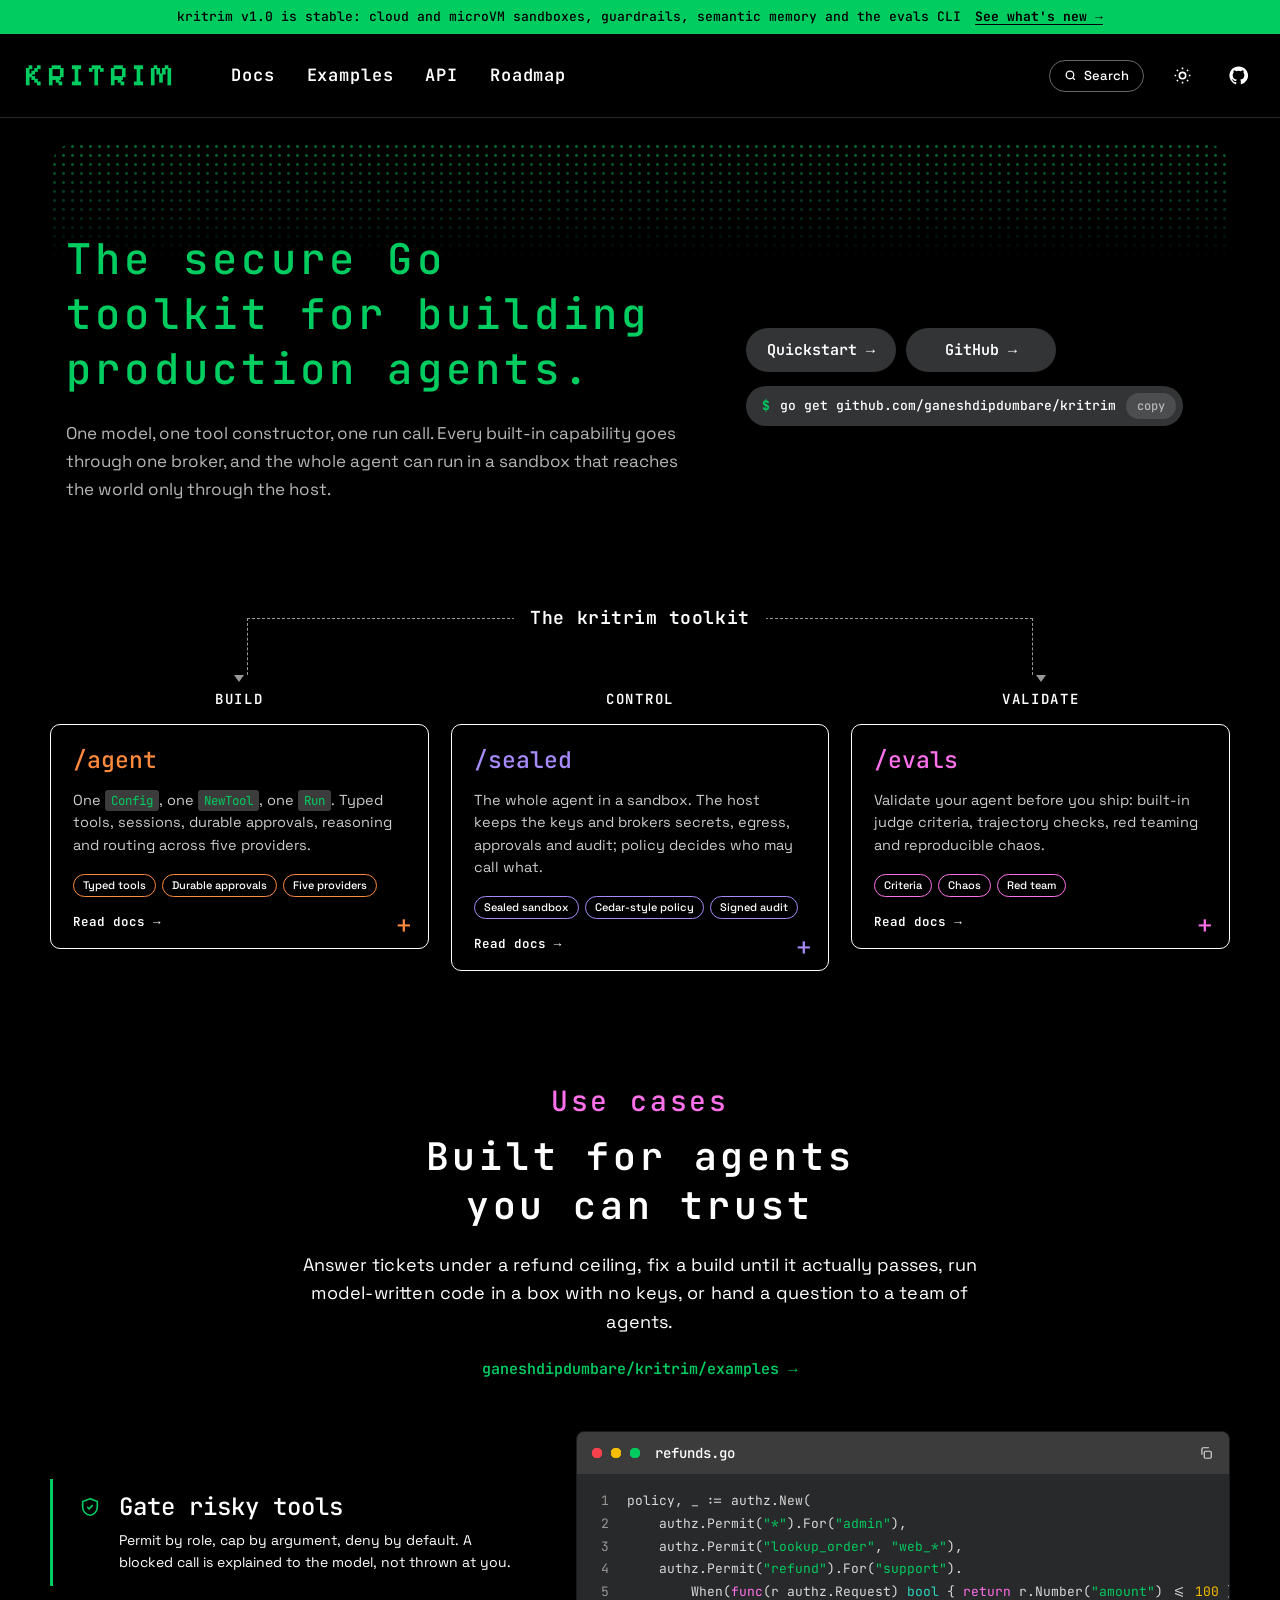
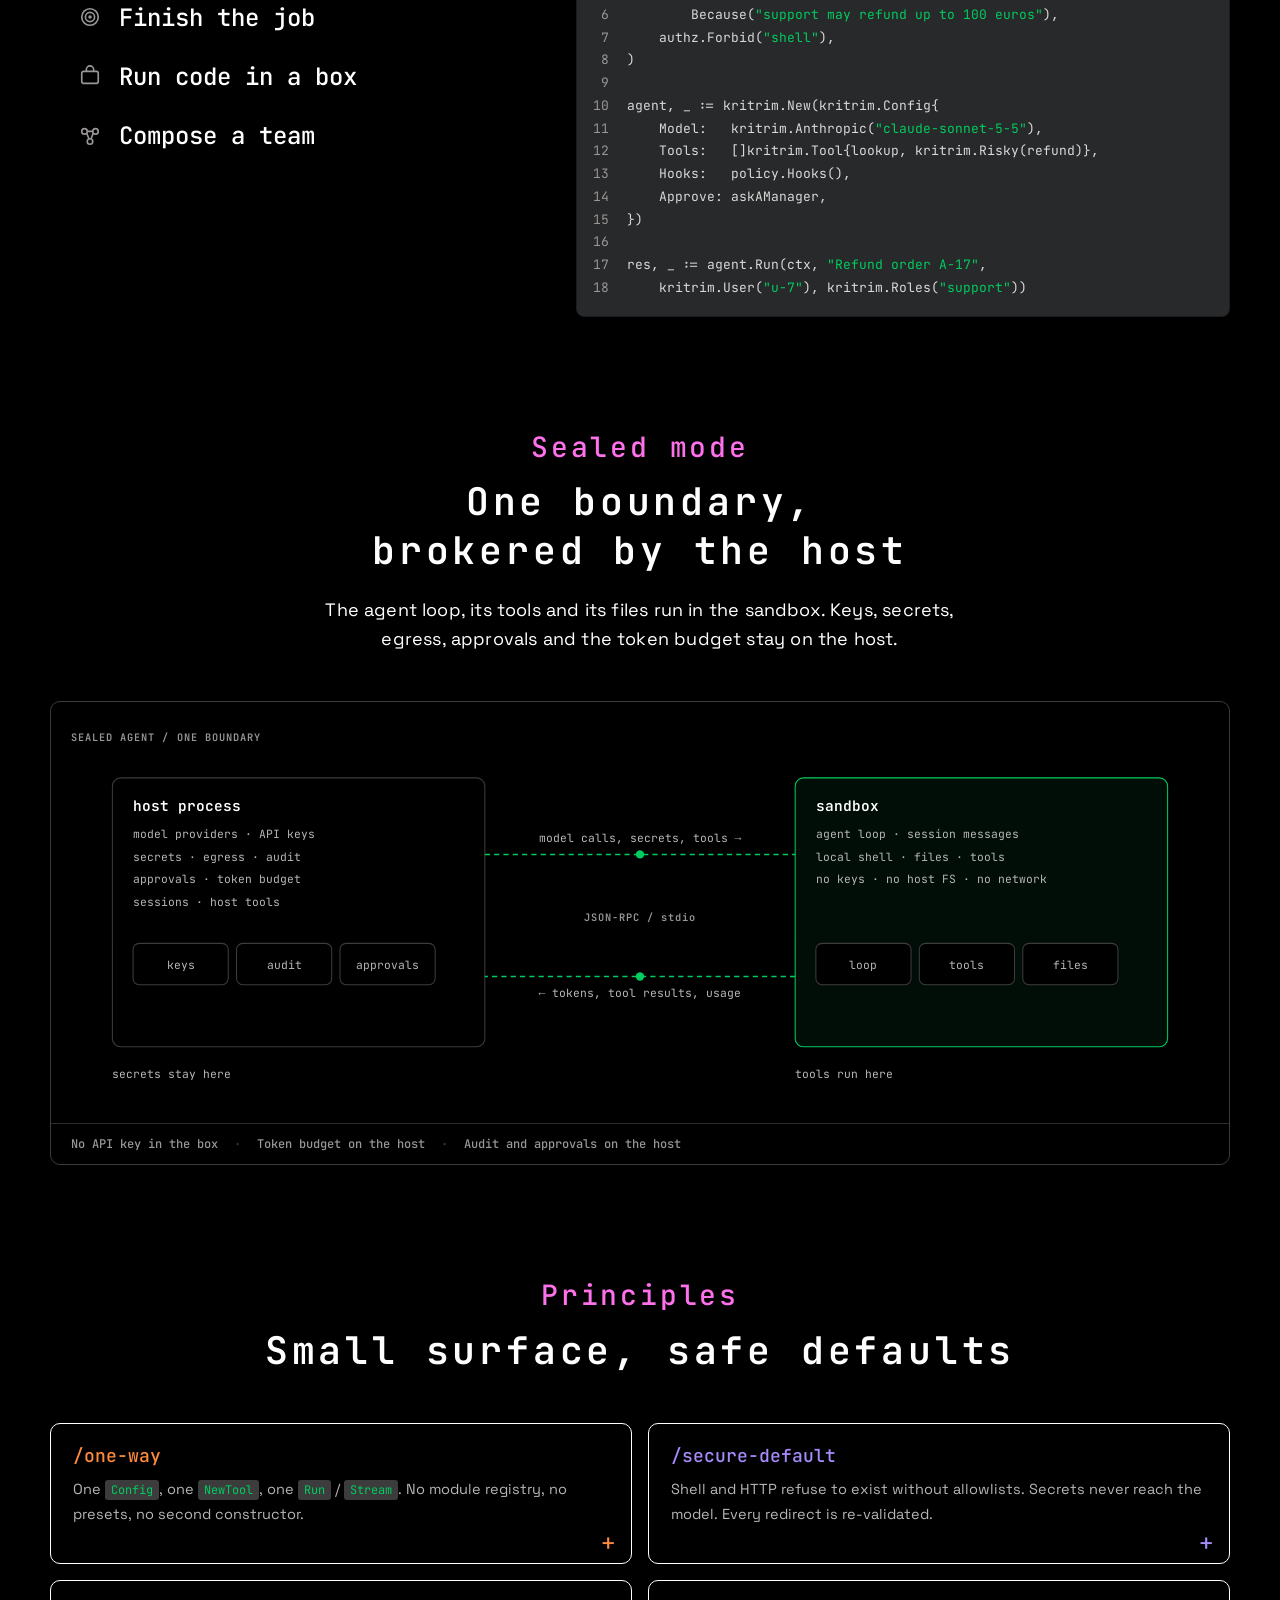
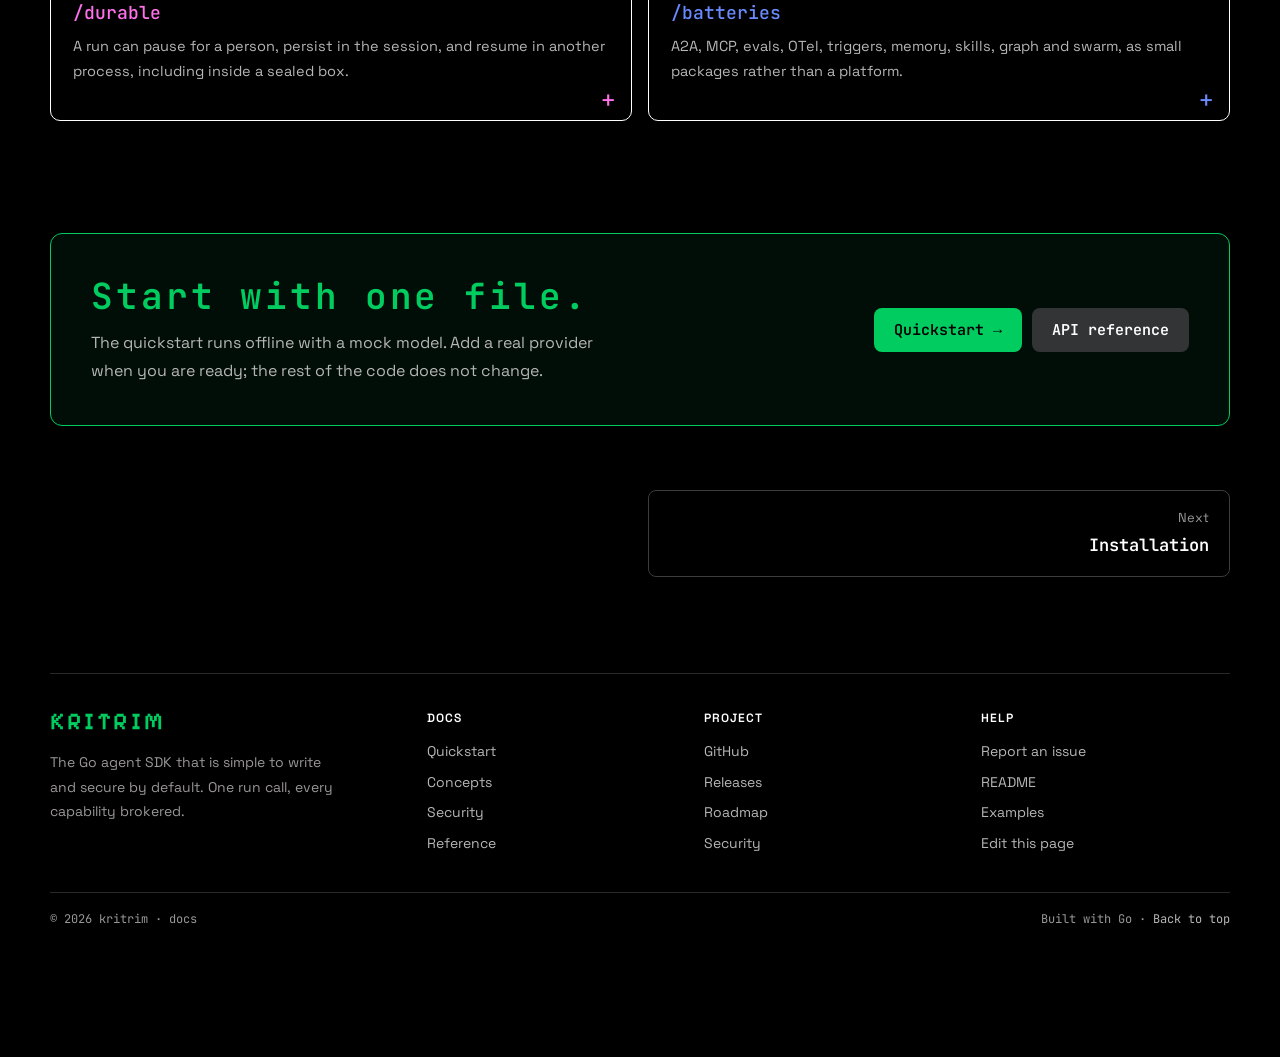
==== commit 61773618: "Release v1.0: freeze the API and ship the remaining open items. Hooks can retry, swap and end; A2A t" ====
--- a/docs/site.html
+++ b/docs/site.html
@@ -37,7 +37,7 @@
 <body data-page="introduction">
 <a class="skip" href="#main">Skip to content</a>
 
-<div class="banner"><a href="#status">kritrim now ships reasoning controls, Cedar-style authorization and chaos evals <b>See what's new →</b></a></div>
+<div class="banner"><a href="#status">kritrim v1.0 is stable: cloud and microVM sandboxes, guardrails, semantic memory and the evals CLI <b>See what's new →</b></a></div>
 
 <header class="topbar">
   <div class="in">
@@ -69,7 +69,7 @@
 <div class="shell">
 <aside class="side" id="side" aria-label="Documentation">
   <a class="version" href="https://github.com/ganeshdipdumbare/kritrim/blob/main/docs/ROADMAP.md" aria-label="Roadmap and releases">
-    <span class="vname">/kritrim</span><span class="vtag">v0.9.0</span>
+    <span class="vname">/kritrim</span><span class="vtag">v1.0.0</span>
   </a>
   <button class="sidesearch" type="button" data-search aria-label="Search docs">
     <svg viewBox="0 0 24 24" fill="none" stroke="currentColor" stroke-width="2.4" aria-hidden="true"><circle cx="11" cy="11" r="7"/><path d="m20 20-3.5-3.5"/></svg>
@@ -307,10 +307,8 @@
   <section id="installation" class="page">
     <h1>Installation</h1>
     <p class="lede">kritrim needs Go 1.27 or newer and has no third-party dependencies.</p>
-    <div class="code" data-title="terminal"><pre><code class="language-bash">go get github.com/ganeshdipdumbare/kritrim@v0.9.0</code></pre></div>
-    <p>The repository is private. Tell Go and git once:</p>
-    <div class="code" data-title="terminal"><pre><code class="language-bash">go env -w GOPRIVATE=github.com/ganeshdipdumbare/*
-gh auth setup-git        # or use an SSH key</code></pre></div>
+    <div class="code" data-title="terminal"><pre><code class="language-bash">go get github.com/ganeshdipdumbare/kritrim@v1.0.0</code></pre></div>
+    <p>MIT licensed. Release binaries for <code>kritrim</code>, <code>kritrim-evals</code> and <code>kritrim-vmagent</code> are on the <a href="https://github.com/ganeshdipdumbare/kritrim/releases">releases page</a>, with a Sigstore-signed checksum file and build provenance; <a href="https://github.com/ganeshdipdumbare/kritrim/blob/main/SECURITY.md">SECURITY.md</a> shows how to verify them.</p>
     <h2>From a checkout</h2>
     <p>The suite runs offline; the mock model needs no key.</p>
     <div class="code" data-title="terminal"><pre><code class="language-bash">git clone https://github.com/ganeshdipdumbare/kritrim
@@ -321,7 +319,7 @@
     <p>This site is a static build. Regenerate <code>docs/public</code> with:</p>
     <div class="code" data-title="terminal"><pre><code class="language-bash">docs/build.sh
 python3 -m http.server 8080 -d docs/public</code></pre></div>
-    <div class="note"><b>Versioning</b><div><p>While the major version is 0, minor releases may break the API and patch releases only fix bugs. Every change is in <a href="https://github.com/ganeshdipdumbare/kritrim/blob/main/docs/ROADMAP.md">docs/ROADMAP.md</a>.</p></div></div>
+    <div class="note"><b>Versioning</b><div><p>kritrim follows semantic versioning. Within v1 nothing exported is removed or changed, interfaces you implement gain no methods, and stored sessions, audit logs and traces stay readable; <a href="https://github.com/ganeshdipdumbare/kritrim/blob/main/docs/API.md">docs/API.md</a> spells out the promise and CI checks it. Coming from v0.9? Read <a href="https://github.com/ganeshdipdumbare/kritrim/blob/main/docs/MIGRATING.md">docs/MIGRATING.md</a>. Every change is in the <a href="https://github.com/ganeshdipdumbare/kritrim/blob/main/CHANGELOG.md">changelog</a>.</p></div></div>
   </section>
 
   <section id="quickstart" class="page">
@@ -450,6 +448,15 @@
 })</code></pre></div>
     <p><code>Budget</code> sets the thinking-token allowance exactly; the effort levels map to 1024, 4096 and 16384. <code>Include: true</code> streams the thinking back as <code>reasoning</code> events where the provider returns it.</p>
     <div class="note"><b>Thinking tokens are output tokens</b><div><p>They count against <code>MaxOutputTokens</code> and the run's budget. A budget that cannot hold the thinking allowance is refused before the call, rather than capped into a provider error. Anthropic requires its thinking blocks to come back with their signature before it will accept a tool result, so kritrim keeps them on the assistant message and replays them.</p></div></div>
+    <h2>Guardrails</h2>
+    <p>A provider guardrail screens what goes in and what comes out. For Bedrock it runs inside the Converse call; for any model, <code>guard.Bedrock</code> applies the same guardrail with ApplyGuardrail and fails closed.</p>
+    <div class="code" data-title="go"><pre><code class="language-go">model := kritrim.Bedrock("anthropic.claude-sonnet-5-5", kritrim.ModelConfig{
+	Guardrail: &kritrim.Guardrail{ID: "gr-123", Version: "1"},
+})
+
+// Any provider: prompts, replies and (with Tools) tool results.
+hooks, _ := guard.Bedrock(guard.BedrockConfig{ID: "gr-123", Version: "1", Tools: true})</code></pre></div>
+    <p>Other providers refuse <code>ModelConfig.Guardrail</code> at <code>New</code> instead of ignoring it. When any provider's safety system blocks a reply (Bedrock <code>guardrail_intervened</code>, OpenAI <code>content_filter</code>, Anthropic <code>refusal</code>, Gemini <code>SAFETY</code>), the run ends with <code>kritrim.StopGuardrail</code> and that reply's tool calls do not run.</p>
     <h2>Routing and fallback</h2>
     <p><code>Route</code> decides up front, per run. <code>Fallback</code> reacts to a failure. They compose — fallbacks apply to whatever <code>Route</code> chose, and the audit log records the model the run actually used.</p>
     <div class="code" data-title="go"><pre><code class="language-go">a, _ := kritrim.New(kritrim.Config{
@@ -546,7 +553,7 @@
     <p><code>Stream</code> returns an <code>iter.Seq2</code>. Breaking out early cancels the run and cleans up.</p>
     <div class="code" data-title="go"><pre><code class="language-go">for e, err := range a.Stream(ctx, "A haiku about Lisbon") {
 	if err != nil { break }
-	if e.Type == "text" { fmt.Print(e.Text) }
+	if e.Type == kritrim.EventText { fmt.Print(e.Text) }
 }</code></pre></div>
     <div class="table"><table>
       <thead><tr><th>Event</th><th>Fields</th></tr></thead>
@@ -557,10 +564,12 @@
         <tr><td><code>tool_result</code></td><td><code>ToolResult</code></td></tr>
         <tr><td><code>approval</code></td><td><code>Approval</code></td></tr>
         <tr><td><code>step_end</code></td><td><code>Usage</code></td></tr>
+        <tr><td><code>interrupt</code></td><td><code>Interrupts</code> (the run paused for approval)</td></tr>
         <tr><td><code>finish</code></td><td><code>Usage</code></td></tr>
         <tr><td><code>error</code></td><td><code>Err</code></td></tr>
       </tbody>
     </table></div>
+    <p>Every type is a constant (<code>kritrim.EventText</code>, <code>EventToolCall</code>, …, <code>EventInterrupt</code>), and so is every <code>Result.Stop</code>: <code>StopDone</code>, <code>StopMaxSteps</code>, <code>StopInterrupt</code>, <code>StopStopped</code>, <code>StopHook</code>, <code>StopGuardrail</code>.</p>
     <p>Need a callback without the iterator? <code>kritrim.OnEvent(fn)</code> attaches to <code>Run</code>.</p>
   </section>
 
@@ -695,6 +704,7 @@
       <div class="card"><h3>No inherited credentials</h3><p>Shell commands, MCP stdio servers and local boxes start with a minimal environment (<code>PATH</code>, <code>HOME</code>, locale, temp dir). Your API keys never reach them; pass extras with <code>ShellConfig.Env</code> or <code>MCPConfig.Env</code>.</p></div>
       <div class="card"><h3>Symlink-safe files</h3><p>File tools open their root with <code>os.Root</code>: a symlink inside the root cannot read or write outside it.</p></div>
       <div class="card"><h3>Validated arguments</h3><p>Tool arguments are checked against the tool schema before the call, so a model cannot pass types, values or fields the tool did not declare.</p></div>
+      <div class="card"><h3>Guardrails</h3><p>A Bedrock guardrail can screen every call, inside Converse or for any model with <code>guard.Bedrock</code>. A blocked reply ends the run with <code>StopGuardrail</code> and its tool calls never run.</p></div>
       <div class="card"><h3>Audit</h3><p>One hash-chained JSON line per model, tool and approval. With <code>AuditKey</code> the chain is HMAC-signed and a signed head detects truncation.</p></div>
     </div>
     <h2>Limits</h2>
@@ -713,6 +723,21 @@
 	Hooks: kritrim.Chain(deny, guard.PII("email", "credit_card"), trace.OTel(otelCfg)),
 })</code></pre></div>
     <p><code>kritrim.Chain</code> combines any number of hook sets. They run in the order given; a Before hook that errors or denies stops the chain.</p>
+    <h2>Hooks that steer</h2>
+    <p>A hook can ask for another answer, reroute a tool call, or end the run, without forking the loop:</p>
+    <div class="code" data-title="go"><pre><code class="language-go">Hooks: kritrim.Hooks{
+	AfterModel: func(ctx context.Context, e *kritrim.ModelEvent) {
+		if strings.Contains(e.Response.Text, "TODO") { e.Retry = true } // capped by Retry.Max
+	},
+	BeforeTool: func(ctx context.Context, e *kritrim.ToolEvent) error {
+		if e.Call.Name == "web_search" { e.Swap = "internal_search" }
+		return nil
+	},
+	AfterTool: func(ctx context.Context, e *kritrim.ToolEvent) {
+		if e.Result.IsError { e.End = "tool failed" } // Result.Stop == StopHook
+	},
+}</code></pre></div>
+    <p>A swapped call goes through approval, argument validation and <code>BeforeTool</code> again, so a swap cannot skip a check, and it cannot swap a second time.</p>
     <div class="note warn"><b>Trust boundary</b><div><p>The broker governs built-in tools. Your own Go tools are code you compiled into the binary. Put untrusted work in a sandbox.</p></div></div>
   </section>
 
@@ -761,7 +786,7 @@
 
   <section id="sandboxes" class="page">
     <h1>Sandboxes</h1>
-    <p class="lede">Run shell and file tools in Docker, on a remote host over SSH, or locally for development.</p>
+    <p class="lede">Run shell and file tools in Docker, a cloud sandbox, a Firecracker microVM, on a remote host over SSH, or locally for development.</p>
     <div class="code" data-title="go"><pre><code class="language-go">a, _ := kritrim.New(kritrim.Config{
 	Model: model,
 	Tools: []kritrim.Tool{
@@ -799,8 +824,25 @@
 	IdentityFile: "~/.ssh/agent_key",
 })</code></pre></div>
     <p>Host-key checking is enforced by default; extra SSH options are filtered to block directives that run local commands.</p>
-    <h2>Third-party providers</h2>
-    <p>Implement <code>Sandbox</code>, <code>Machine</code> and <code>Process</code>. Docker, Local and SSH are in the repository; every adapter must pass <code>sandbox/sandboxtest</code>.</p>
+    <h2>Cloud and microVM sandboxes</h2>
+    <div class="code" data-title="go"><pre><code class="language-go">box, _ := e2b.New(e2b.Config{})                   // E2B_API_KEY
+box, _ := tensorlake.New(tensorlake.Config{})     // TENSORLAKE_API_KEY
+box, _ := daytona.New(daytona.Config{})           // DAYTONA_API_KEY
+box, _ := microsandbox.New(microsandbox.Config{}) // the msb CLI
+box, _ := firecracker.New(firecracker.Config{Kernel: "vmlinux", RootFS: "rootfs.ext4"})</code></pre></div>
+    <div class="table"><table>
+      <thead><tr><th>Adapter</th><th>Tools in a sandbox</th><th>Sealed agent</th><th>Network</th></tr></thead>
+      <tbody>
+        <tr><td><code>sandbox/e2b</code></td><td>yes</td><td>yes</td><td>off by default</td></tr>
+        <tr><td><code>sandbox/tensorlake</code></td><td>yes</td><td>yes</td><td>off by default</td></tr>
+        <tr><td><code>sandbox/microsandbox</code></td><td>yes</td><td>yes</td><td><code>--no-net</code> by default</td></tr>
+        <tr><td><code>sandbox/firecracker</code></td><td>yes</td><td>yes</td><td>no NIC unless a TAP device is set</td></tr>
+        <tr><td><code>sandbox/daytona</code></td><td>yes</td><td>no (no process stdio)</td><td>blocked by default</td></tr>
+      </tbody>
+    </table></div>
+    <p>API keys stay on the host. Firecracker needs Linux with KVM and a root filesystem that contains the guest agent (<code>kritrim vmagent build</code>). Each adapter passes <code>sandbox/sandboxtest</code> against a fake of its provider's protocol, and runs it live when credentials are set.</p>
+    <h2>Your own adapter</h2>
+    <p>Implement <code>Sandbox</code>, <code>Machine</code> and <code>Process</code> and pass <code>sandbox/sandboxtest</code>. <code>Start</code>'s context bounds starting the process only; the process runs until it exits or is killed. A provider without process stdio returns <code>errors.ErrUnsupported</code> from <code>Start</code> and tests with <code>Options{NoStart: true}</code>.</p>
   </section>
 
   <section id="sealed" class="page">
@@ -883,11 +925,18 @@
 	PushURL: "https://app.example.com/a2a/events", PushToken: "shared",
 })
 res, _ := c.Run(ctx, "ticket 42")
-tool := c.AsTool("triage", "Routes a ticket")</code></pre></div>
+tool := c.AsTool("triage", "Routes a ticket")
+
+// Files: images reach the model, text files are inlined.
+res, _ = c.Run(ctx, "summarize", a2a.Files(a2a.File{Name: "notes.md", MimeType: "text/markdown", Bytes: notes}))
+
+// A remote agent as a graph node.
+g, _ := multiagent.Sequence(multiagent.Step{Name: "triage", Node: c.Node()})</code></pre></div>
     <h2>What is implemented</h2>
     <ul>
       <li>Agent card, <code>message/send</code>, <code>message/stream</code>, <code>tasks/get</code>, <code>tasks/cancel</code>.</li>
-      <li>Per-context agents with an LRU, text and data parts, and interrupt → <code>input-required</code> → resume.</li>
+      <li>Per-context agents with an LRU, text, data and file parts, and interrupt → <code>input-required</code> → resume.</li>
+      <li>File parts: images go to the model, text files are inlined in the prompt, other types are refused. A file URI is fetched only from a host in <code>ServerConfig.FileHosts</code>, checked at dial time, without redirects, within <code>MaxFileBytes</code>.</li>
       <li>Push notifications with a token, and <code>tasks/pushNotificationConfig/{set,get,list,delete}</code>. Push URLs must be public http(s) (checked at set time and at dial time), redirects are not followed, and header values are sent as given: <code>secret://</code> is never resolved on the server.</li>
       <li>Bearer auth (constant-time; an empty token is refused) and OAuth client credentials.</li>
       <li>Per-caller isolation: with <code>a2a.Tokens(map[token]principal)</code> (or any <code>Auth</code> that implements <code>Principal</code>), each task, context, conversation and push config belongs to the caller that created it. Other callers get "task not found". With a single <code>Bearer</code> token, all callers share one principal.</li>
@@ -927,14 +976,26 @@
 		s.AsTool("content_team", "Researches and drafts a post"),
 	},
 })</code></pre></div>
-    <p>Workflows are plain Go; there is no extra primitive.</p>
+    <h2>Presets</h2>
+    <p>Two shapes come up often enough to have a constructor. Both build an ordinary graph you can extend, cap or hand over with <code>AsTool</code>.</p>
+    <div class="code" data-title="go"><pre><code class="language-go">pipeline, _ := multiagent.Sequence(
+	multiagent.Step{Name: "draft", Node: multiagent.AgentNode(writer)},
+	multiagent.Step{Name: "review", Node: multiagent.AgentNode(reviewer)},
+)
+router, _ := multiagent.Router(classify, map[string]multiagent.Node{
+	"billing": multiagent.AgentNode(billing),
+	"tech":    remote.Node(), // an A2A agent
+})</code></pre></div>
+    <p>A router whose classifier names an unknown route fails the run instead of guessing. Anything else is plain Go; there is no extra workflow primitive.</p>
   </section>
 
   <section id="triggers" class="page">
     <h1>Triggers</h1>
     <p class="lede">Run an agent on a schedule or from a signed webhook.</p>
     <div class="code" data-title="go"><pre><code class="language-go">sched, _ := trigger.NewScheduler(agent,
-	trigger.Schedule{Every: time.Hour, Thread: "daily", Prompt: "summarize yesterday"})
+	trigger.Schedule{Name: "digest", Cron: "0 9 * * mon-fri", Location: berlin, Thread: "daily", Prompt: "summarize yesterday"},
+	trigger.Schedule{Name: "poll", Every: 10 * time.Minute, Thread: "poll", Prompt: "check the queue"})
+sched.SetStore(store) // shared by every instance: each tick runs once
 sched.Start(ctx)
 defer sched.Close()
 
@@ -949,7 +1010,8 @@
 req.Header.Set(trigger.TimestampHeader, strconv.FormatInt(ts.Unix(), 10))
 req.Header.Set(trigger.IdempotencyHeader, "evt-123")
 req.Header.Set(trigger.SignatureHeader, trigger.Sign(secret, ts, "evt-123", body))</code></pre></div>
-    <p>The HMAC-SHA256 signature covers a versioned, length-prefixed encoding of the timestamp, the idempotency key and the body. Requests outside <code>Tolerance</code> (default 5 minutes) are refused, so a captured request cannot be replayed later or under a new key. Each delivery runs once: duplicates, including concurrent ones, get the first result, and a delivery without a key is identified by its signature. Reusing a key for a different body returns 409. Deliveries are remembered for <code>DedupeTTL</code>; when <code>MaxEntries</code> is full of unexpired ones the webhook answers 503 with <code>Retry-After</code> rather than forgetting any. Errors are logged, not returned. A schedule skips a tick when its previous run is still going.</p>
+    <p>The HMAC-SHA256 signature covers a versioned, length-prefixed encoding of the timestamp, the idempotency key and the body. Requests outside <code>Tolerance</code> (default 5 minutes) are refused, so a captured request cannot be replayed later or under a new key. Each delivery runs once: duplicates, including concurrent ones, get the first result, and a delivery without a key is identified by its signature. Reusing a key for a different body returns 409. Deliveries are remembered for <code>DedupeTTL</code> in a <code>DedupeStore</code>: <code>trigger.MemoryDedupe(n)</code> for one process (when full of unexpired deliveries it answers 503 with <code>Retry-After</code> rather than forgetting any), or <code>trigger.SQLDedupe(db, cfg)</code> on Postgres, SQLite or MySQL when several instances serve the webhook. Errors are logged, not returned.</p>
+    <p>Schedules take a five-field cron expression or a descriptor such as <code>@daily</code>, read in <code>Location</code>, or an <code>Every</code> interval aligned to the epoch so instances agree on when a tick is due. Names (default: the thread) must be unique. A schedule skips a tick when its previous run is still going.</p>
   </section>
 
   <section id="evals" class="page">
@@ -977,12 +1039,19 @@
         <tr><td>Evaluators</td><td>exact, contains, regex, JSON fields, tool trajectory, tool parameters, no-error, steps, tokens, duration, LLM judge, built-in criteria</td></tr>
         <tr><td>Chaos</td><td><code>Chaos</code> fails tools on purpose; <code>Resilient</code>, <code>FailedTools</code></td></tr>
         <tr><td>Detectors</td><td>run error, empty output, max steps, pending approval, tool error, rejected approval, repeated call</td></tr>
-        <tr><td>Red team</td><td><code>RunRedTeam</code>: injection, exfiltration, destructive tools</td></tr>
+        <tr><td>Red team</td><td><code>RunRedTeam</code>: direct and indirect injection, exfiltration, secret placeholders, approval bypass, destructive tools</td></tr>
+        <tr><td>Recorded traffic</td><td><code>FromTrace</code> rebuilds runs from <code>trace.JSON</code>; <code>Experiment.Score</code> grades them</td></tr>
         <tr><td>Simulation</td><td><code>GenerateCases</code>, <code>Simulate</code> a model-played user, <code>SimulatedTools</code></td></tr>
       </tbody>
     </table></div>
-    <div class="code" data-title="terminal"><pre><code class="language-bash">go run ./cmd/kritrim-evals report report.json
-go run ./cmd/kritrim-evals diagnose report.json</code></pre></div>
+    <h2>The CLI</h2>
+    <p><code>kritrim-evals</code> runs a suite without Go glue code. <code>run</code> starts your agent program once per case with the input on stdin; the program prints the answer, or a <code>kritrim.Result</code> as JSON to keep tool calls for trajectory checks.</p>
+    <div class="code" data-title="terminal"><pre><code class="language-bash">kritrim-evals generate -model anthropic:claude-sonnet-5-5 -context agent.md -n 10 > cases.jsonl
+kritrim-evals run -cases cases.jsonl -contains -detect -o report.json -- go run ./myagent
+kritrim-evals traces -judge faithful,achieved -judge-model openai:gpt-4.1 trace.jsonl
+kritrim-evals report report.json
+kritrim-evals diagnose report.json</code></pre></div>
+    <p>Every command exits 1 when a case fails, so it gates CI as it is. <code>traces</code> scores production traffic recorded with <code>trace.JSON(w, trace.Content())</code>.</p>
     <h2>Built-in criteria</h2>
     <p>Writing a good rubric is most of the work of an LLM judge. <code>evals.Judge</code> takes one of twelve ready-made ones:</p>
     <div class="code" data-title="go"><pre><code class="language-go">Evaluators: []evals.Evaluator{
@@ -1032,6 +1101,10 @@
 	Tools: memory.Tools(store),                 // remember, recall
 	Hooks: memory.Inject(store, 5),             // recall into the system prompt
 })</code></pre></div>
+    <p>Recall is lexical by default. <code>memory.NewSemantic</code> adds embedding search to any store, ranking by meaning blended with the keyword score:</p>
+    <div class="code" data-title="go"><pre><code class="language-go">store, _ := memory.NewSemantic(base, memory.OpenAIEmbedder("text-embedding-3-small"),
+	memory.SemanticConfig{Dir: ".agent/memory"}) // vectors survive a restart</code></pre></div>
+    <p>Embedders: <code>OpenAIEmbedder</code> (and any compatible API), <code>OllamaEmbedder</code>, <code>GeminiEmbedder</code>, <code>BedrockEmbedder</code>. No vector database; what you remember is sent to the embedding provider.</p>
     <h2>Skills</h2>
     <div class="code" data-title="go"><pre><code class="language-go">sk, _ := skills.Load("./skills")
 a, _ := kritrim.New(kritrim.Config{
@@ -1090,7 +1163,7 @@
 		Service:  "support-agent",
 	}),
 })</code></pre></div>
-    <p><code>trace.OTel</code> sends OTLP/HTTP traces, metrics and logs. <code>trace.OTLP</code> is traces only; <code>trace.JSON(w)</code> writes one line per event.</p>
+    <p><code>trace.OTel</code> sends OTLP/HTTP traces, metrics and logs. <code>trace.OTLP</code> is traces only; <code>trace.JSON(w)</code> writes one line per event with its run id and no conversation text. <code>trace.JSON(w, trace.Content())</code> adds prompts, replies, tool arguments and results, which makes the trace scorable offline and as sensitive as the conversation.</p>
     <div class="table"><table>
       <thead><tr><th>Metric</th><th>Attributes</th></tr></thead>
       <tbody>
@@ -1125,6 +1198,8 @@
         <tr><td><code>kritrim.KeepWindow / Summarize / SummarizeWith</code></td><td>context strategies</td></tr>
         <tr><td><code>kritrim.EstimateTokens(msgs)</code></td><td>the estimate the budget uses</td></tr>
         <tr><td><code>kritrim.WebFetch / Todos / Python</code></td><td>read a page as text, keep a plan, run sandboxed Python</td></tr>
+        <tr><td><code>kritrim.Event* / Stop*</code></td><td>event types and stop reasons</td></tr>
+        <tr><td><code>kritrim.Guardrail</code></td><td>a Bedrock guardrail on <code>ModelConfig</code></td></tr>
       </tbody>
     </table></div>
     <h2>Config</h2>
@@ -1159,22 +1234,23 @@
     <div class="table"><table>
       <thead><tr><th>Import</th><th>What it adds</th></tr></thead>
       <tbody>
-        <tr><td><code>.../a2a</code></td><td>A2A client, server, tasks, push, OAuth</td></tr>
+        <tr><td><code>.../a2a</code></td><td>A2A client, server, tasks, push, OAuth, file parts, graph nodes</td></tr>
         <tr><td><code>.../authz</code></td><td>Cedar-style tool authorization per caller and argument</td></tr>
         <tr><td><code>.../evals</code></td><td>experiments, evaluators, criteria, chaos, detectors, red team, simulation</td></tr>
         <tr><td><code>.../mcp</code> (core config)</td><td>stdio and Streamable HTTP MCP</td></tr>
-        <tr><td><code>.../multiagent</code></td><td>graph and swarm, each usable as a tool</td></tr>
-        <tr><td><code>.../trigger</code></td><td>scheduler and signed webhooks</td></tr>
-        <tr><td><code>.../memory</code>, <code>.../skills</code>, <code>.../plugin</code></td><td>long-term memory, skills, inject/steer/offload, goal loop</td></tr>
-        <tr><td><code>.../guard</code>, <code>.../trace</code></td><td>PII and prompt policy, JSON/OTLP/OTel</td></tr>
-        <tr><td><code>.../sandbox/ssh</code></td><td>remote sandbox</td></tr>
+        <tr><td><code>.../multiagent</code></td><td>graph, swarm, Sequence and Router presets, each usable as a tool</td></tr>
+        <tr><td><code>.../trigger</code></td><td>cron and interval schedules, signed webhooks, shared dedupe stores</td></tr>
+        <tr><td><code>.../memory</code>, <code>.../skills</code>, <code>.../plugin</code></td><td>lexical and semantic memory, skills, inject/steer/offload, goal loop</td></tr>
+        <tr><td><code>.../guard</code>, <code>.../trace</code></td><td>PII, prompt policy and Bedrock guardrails; JSON/OTLP/OTel</td></tr>
+        <tr><td><code>.../sandbox/ssh</code>, <code>/e2b</code>, <code>/tensorlake</code>, <code>/daytona</code>, <code>/microsandbox</code>, <code>/firecracker</code></td><td>remote, cloud and microVM sandboxes</td></tr>
+        <tr><td><code>.../sandbox/sandboxtest</code></td><td>the conformance suite for your own adapter</td></tr>
       </tbody>
     </table></div>
   </section>
 
   <section id="status" class="page">
     <h1>Status and roadmap</h1>
-    <p class="lede">What is shipped, what is planned, and what is deliberately out.</p>
+    <p class="lede">v1.0 is stable. What shipped, and what is deliberately out.</p>
     <div class="table"><table>
       <thead><tr><th>Area</th><th>Status</th></tr></thead>
       <tbody>
@@ -1189,9 +1265,11 @@
         <tr><td>Reasoning controls, per-run routing, context strategies, signed sessions</td><td>shipped</td></tr>
         <tr><td>Cedar-style authorization, goal loop, graph/swarm as tools</td><td>shipped</td></tr>
         <tr><td>Web fetch, todos and sandboxed python tools; eval criteria and chaos testing</td><td>shipped</td></tr>
-        <tr><td>Cloud sandbox adapters (E2B, microsandbox, Firecracker, Tensorlake)</td><td>planned</td></tr>
-        <tr><td>A2A file parts, provider guardrails, embedding-backed memory search</td><td>planned</td></tr>
-        <tr><td>Evals CLI run/generate, remote traces</td><td>planned</td></tr>
+        <tr><td>Sandbox adapters: E2B, Tensorlake, Daytona, microsandbox, Firecracker</td><td>shipped in v1.0</td></tr>
+        <tr><td>A2A file parts, provider guardrails, embedding-backed memory search</td><td>shipped in v1.0</td></tr>
+        <tr><td>Hooks that retry, swap and end; cron schedules; shared dedupe stores</td><td>shipped in v1.0</td></tr>
+        <tr><td>Evals CLI generate/run/traces, recorded-trace scoring</td><td>shipped in v1.0</td></tr>
+        <tr><td>Stable API, signed releases, migration guide, benchmarks</td><td>shipped in v1.0</td></tr>
         <tr><td>Voice/bidi, workflow primitive, deploy guides, declarative config</td><td>out of scope</td></tr>
       </tbody>
     </table></div>
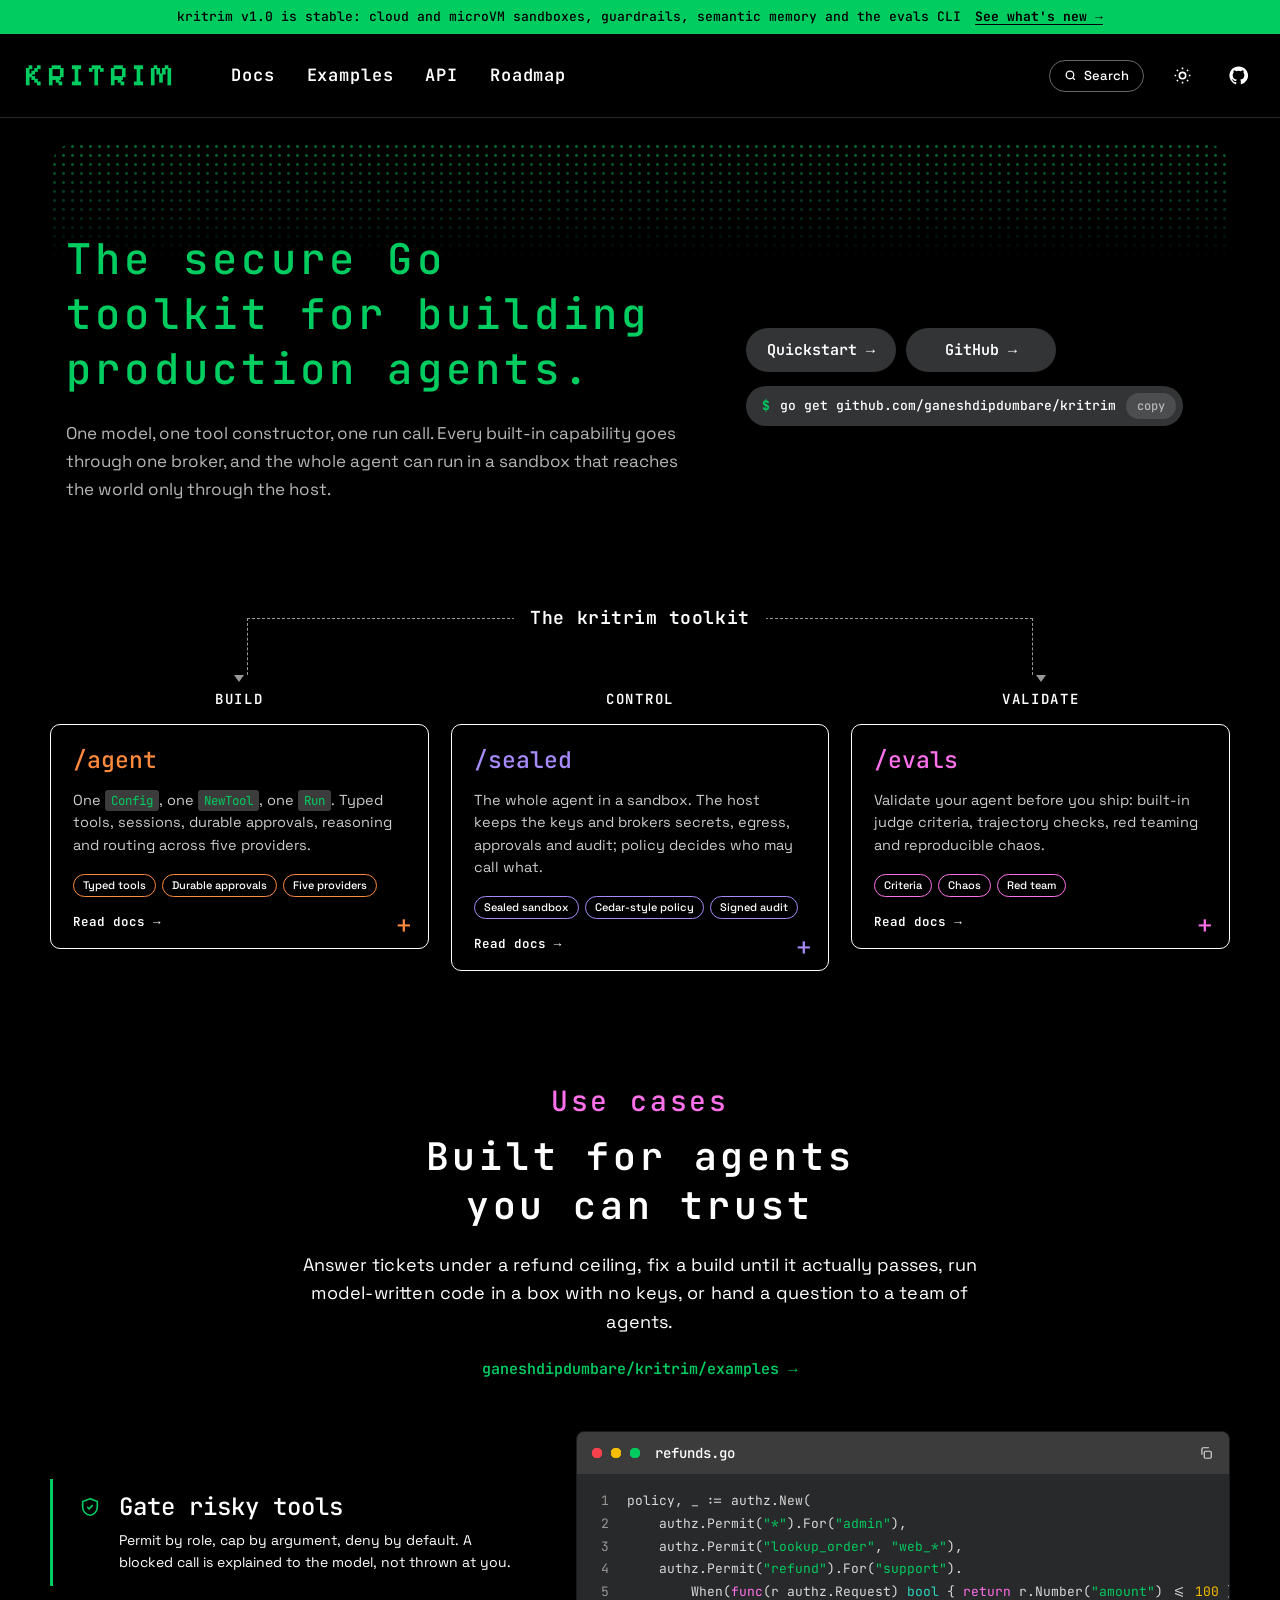
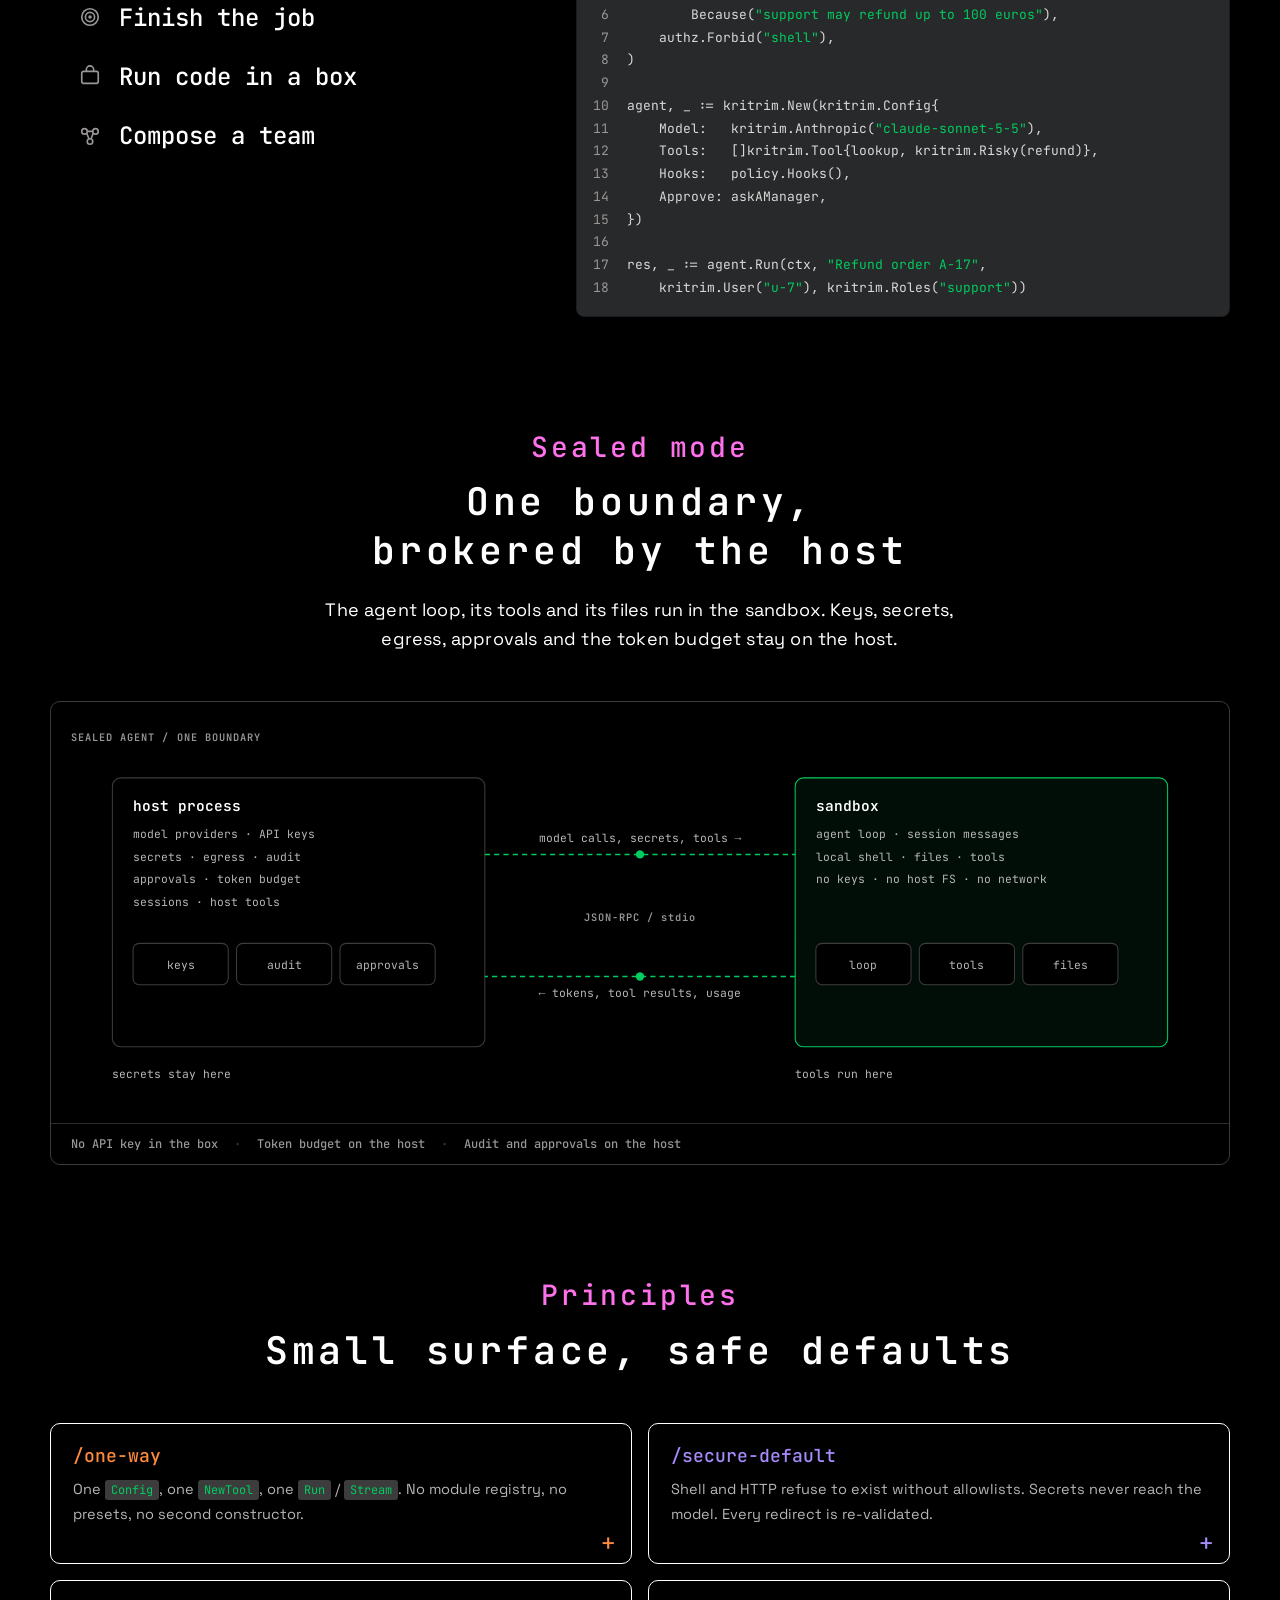
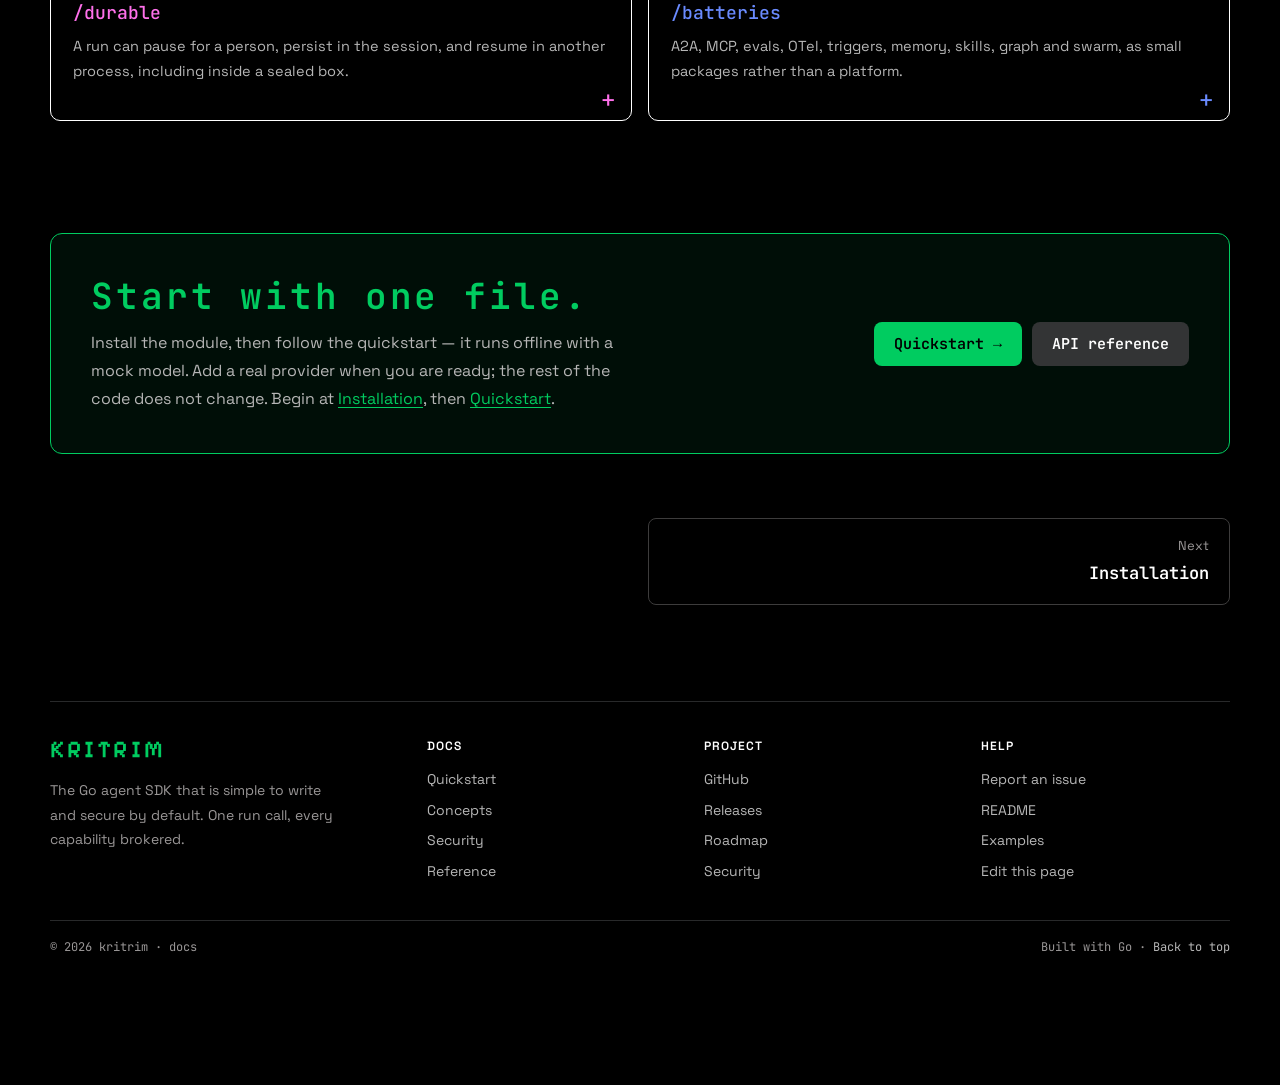
==== commit 1104ad03: "Rewrite the docs as step-by-step end-user guides. Every page now leads with a destination, explains " ====
--- a/docs/site.html
+++ b/docs/site.html
@@ -298,7 +298,7 @@
     <div class="cta-band reveal">
       <div>
         <h2>Start with one file.</h2>
-        <p>The quickstart runs offline with a mock model. Add a real provider when you are ready; the rest of the code does not change.</p>
+        <p>Install the module, then follow the quickstart — it runs offline with a mock model. Add a real provider when you are ready; the rest of the code does not change. Begin at <a href="#installation">Installation</a>, then <a href="#quickstart">Quickstart</a>.</p>
       </div>
       <div class="hero-actions"><a class="btn primary" href="#quickstart">Quickstart →</a><a class="btn" href="#reference-api">API reference</a></div>
     </div>
@@ -306,27 +306,64 @@
 
   <section id="installation" class="page">
     <h1>Installation</h1>
-    <p class="lede">kritrim needs Go 1.27 or newer and has no third-party dependencies.</p>
+    <p class="lede">Add kritrim to a Go module, confirm the toolchain, then move on to the quickstart. There are no third-party dependencies to vendor.</p>
+
+    <h2>1. Check Go</h2>
+    <p>kritrim needs <b>Go 1.27 or newer</b>. On build servers, prefer 1.27.4 or later for the <code>net/http</code> fix GO-2026-6859.</p>
+    <div class="code" data-title="terminal"><pre><code class="language-bash">go version</code></pre></div>
+
+    <h2>2. Add the module</h2>
+    <p>From any module that will import kritrim:</p>
     <div class="code" data-title="terminal"><pre><code class="language-bash">go get github.com/ganeshdipdumbare/kritrim@v1.0.0</code></pre></div>
-    <p>MIT licensed. Release binaries for <code>kritrim</code>, <code>kritrim-evals</code> and <code>kritrim-vmagent</code> are on the <a href="https://github.com/ganeshdipdumbare/kritrim/releases">releases page</a>, with a Sigstore-signed checksum file and build provenance; <a href="https://github.com/ganeshdipdumbare/kritrim/blob/main/SECURITY.md">SECURITY.md</a> shows how to verify them.</p>
-    <h2>From a checkout</h2>
-    <p>The suite runs offline; the mock model needs no key.</p>
+    <p>That pulls the stable v1 API. MIT licensed; see <a href="https://github.com/ganeshdipdumbare/kritrim/blob/main/LICENSE">LICENSE</a>.</p>
+
+    <h2>3. Optional CLI binaries</h2>
+    <p>Release builds of <code>kritrim</code>, <code>kritrim-evals</code> and <code>kritrim-vmagent</code> ship on the <a href="https://github.com/ganeshdipdumbare/kritrim/releases">releases page</a> with a Sigstore-signed <code>SHA256SUMS</code> and build provenance. <a href="https://github.com/ganeshdipdumbare/kritrim/blob/main/SECURITY.md">SECURITY.md</a> shows how to verify them. You only need these for evals CLI work or Firecracker guest images — not for importing the SDK.</p>
+
+    <h2>Try it offline from a checkout</h2>
+    <p>Every example in the repository compiles against the mock model, so you can clone and run without an API key:</p>
     <div class="code" data-title="terminal"><pre><code class="language-bash">git clone https://github.com/ganeshdipdumbare/kritrim
 cd kritrim
 go test ./...
 go run ./examples/quickstart</code></pre></div>
-    <h2>Docs</h2>
-    <p>This site is a static build. Regenerate <code>docs/public</code> with:</p>
-    <div class="code" data-title="terminal"><pre><code class="language-bash">docs/build.sh
-python3 -m http.server 8080 -d docs/public</code></pre></div>
-    <div class="note"><b>Versioning</b><div><p>kritrim follows semantic versioning. Within v1 nothing exported is removed or changed, interfaces you implement gain no methods, and stored sessions, audit logs and traces stay readable; <a href="https://github.com/ganeshdipdumbare/kritrim/blob/main/docs/API.md">docs/API.md</a> spells out the promise and CI checks it. Coming from v0.9? Read <a href="https://github.com/ganeshdipdumbare/kritrim/blob/main/docs/MIGRATING.md">docs/MIGRATING.md</a>. Every change is in the <a href="https://github.com/ganeshdipdumbare/kritrim/blob/main/CHANGELOG.md">changelog</a>.</p></div></div>
+    <p>You should see a short hello from the mock model printed to the terminal.</p>
+
+    <div class="note"><b>Versioning</b><div><p>Within v1 nothing exported is removed or changed, interfaces you implement gain no methods, and stored sessions, audit logs and traces stay readable. <a href="https://github.com/ganeshdipdumbare/kritrim/blob/main/docs/API.md">docs/API.md</a> spells out the promise; CI checks it. Coming from v0.9? Read <a href="https://github.com/ganeshdipdumbare/kritrim/blob/main/docs/MIGRATING.md">docs/MIGRATING.md</a>. Every change is in the <a href="https://github.com/ganeshdipdumbare/kritrim/blob/main/CHANGELOG.md">changelog</a>.</p></div></div>
+
+    <div class="next-steps"><b>Next steps</b>
+      <ul>
+        <li><a href="#quickstart">Quickstart</a> — install is done; build a first running agent.</li>
+        <li><a href="#concepts">Concepts</a> — the words these docs use (agent, run, tool, sealed…).</li>
+      </ul>
+    </div>
   </section>
 
   <section id="quickstart" class="page">
     <h1>Quickstart</h1>
-    <p class="lede">From an empty folder to an agent with a typed tool, a stream and a saved conversation.</p>
-    <h2>Hello</h2>
-    <div class="code" data-title="go"><pre><code class="language-go">package main
+    <p class="lede">This guide takes you to a first running agent: create a module, pick a model provider, run a prompt, then give the agent a typed tool. Streaming and saved conversations come after. Everything beyond that has its own guide, linked at the end.</p>
+
+    <h2>1. Create a module</h2>
+    <p>Start from an empty folder (or use the repo’s <code>examples/quickstart</code> if you cloned it):</p>
+    <div class="code" data-title="terminal"><pre><code class="language-bash">mkdir hello-agent &amp;&amp; cd hello-agent
+go mod init example.com/hello-agent
+go get github.com/ganeshdipdumbare/kritrim@v1.0.0</code></pre></div>
+
+    <h2>2. Pick a model provider</h2>
+    <p>The model is one value you hand to <code>kritrim.New</code>. The rest of your code stays the same no matter which provider is behind it. Pick the tab for a provider you already have access to, set the env var, then create <code>main.go</code> with that snippet.</p>
+
+    <div class="tabs" data-tabs="quickstart-provider" id="qs-provider">
+      <div class="tablist" role="tablist" aria-label="Model provider">
+        <button type="button" role="tab" data-tab="anthropic" aria-selected="true">Anthropic</button>
+        <button type="button" role="tab" data-tab="openai" aria-selected="false">OpenAI</button>
+        <button type="button" role="tab" data-tab="gemini" aria-selected="false">Gemini</button>
+        <button type="button" role="tab" data-tab="bedrock" aria-selected="false">Bedrock</button>
+        <button type="button" role="tab" data-tab="ollama" aria-selected="false">Ollama</button>
+        <button type="button" role="tab" data-tab="mock" aria-selected="false">Mock (offline)</button>
+      </div>
+      <div class="tabpanel" data-panel="anthropic">
+        <p>Set a key, then create <code>main.go</code>:</p>
+        <div class="code" data-title="terminal"><pre><code class="language-bash">export ANTHROPIC_API_KEY=sk-ant-...</code></pre></div>
+        <div class="code" data-title="main.go"><pre><code class="language-go">package main
 
 import (
 	"context"
@@ -346,130 +383,348 @@
 	}
 	defer a.Close()
 
-	res, err := a.Run(context.Background(), "Say hello in five words.")
+	res, err := a.Run(context.Background(), "What is an agent, in one sentence?")
 	if err != nil {
 		log.Fatal(err)
 	}
 	fmt.Println(res.Text)
 }</code></pre></div>
-    <p>No key? Use <code>kritrim.Mock(kritrim.Turn{Text: "hello"})</code> and the same code runs offline.</p>
-
-    <h2>A typed tool</h2>
-    <div class="code" data-title="go"><pre><code class="language-go">func weather(ctx context.Context, in struct {
+      </div>
+      <div class="tabpanel" data-panel="openai" hidden>
+        <p>Set a key, then create <code>main.go</code>:</p>
+        <div class="code" data-title="terminal"><pre><code class="language-bash">export OPENAI_API_KEY=sk-...</code></pre></div>
+        <div class="code" data-title="main.go"><pre><code class="language-go">package main
+
+import (
+	"context"
+	"fmt"
+	"log"
+
+	"github.com/ganeshdipdumbare/kritrim"
+)
+
+func main() {
+	a, err := kritrim.New(kritrim.Config{
+		Model:        kritrim.OpenAI("gpt-4.1"),
+		Instructions: "You are concise.",
+	})
+	if err != nil {
+		log.Fatal(err)
+	}
+	defer a.Close()
+
+	res, err := a.Run(context.Background(), "What is an agent, in one sentence?")
+	if err != nil {
+		log.Fatal(err)
+	}
+	fmt.Println(res.Text)
+}</code></pre></div>
+      </div>
+      <div class="tabpanel" data-panel="gemini" hidden>
+        <p>Set a key, then create <code>main.go</code>:</p>
+        <div class="code" data-title="terminal"><pre><code class="language-bash">export GEMINI_API_KEY=...</code></pre></div>
+        <div class="code" data-title="main.go"><pre><code class="language-go">package main
+
+import (
+	"context"
+	"fmt"
+	"log"
+
+	"github.com/ganeshdipdumbare/kritrim"
+)
+
+func main() {
+	a, err := kritrim.New(kritrim.Config{
+		Model:        kritrim.Gemini("gemini-2.5-flash"),
+		Instructions: "You are concise.",
+	})
+	if err != nil {
+		log.Fatal(err)
+	}
+	defer a.Close()
+
+	res, err := a.Run(context.Background(), "What is an agent, in one sentence?")
+	if err != nil {
+		log.Fatal(err)
+	}
+	fmt.Println(res.Text)
+}</code></pre></div>
+      </div>
+      <div class="tabpanel" data-panel="bedrock" hidden>
+        <p>Give the process AWS credentials that can call Bedrock Converse (env vars, <code>aws configure</code>, or an instance role), and enable the model in the Bedrock console for your region:</p>
+        <div class="code" data-title="terminal"><pre><code class="language-bash">export AWS_REGION=us-west-2
+# plus AWS_ACCESS_KEY_ID / AWS_SECRET_ACCESS_KEY, or an IAM role</code></pre></div>
+        <div class="code" data-title="main.go"><pre><code class="language-go">package main
+
+import (
+	"context"
+	"fmt"
+	"log"
+
+	"github.com/ganeshdipdumbare/kritrim"
+)
+
+func main() {
+	a, err := kritrim.New(kritrim.Config{
+		Model:        kritrim.Bedrock("anthropic.claude-sonnet-5-5"),
+		Instructions: "You are concise.",
+	})
+	if err != nil {
+		log.Fatal(err)
+	}
+	defer a.Close()
+
+	res, err := a.Run(context.Background(), "What is an agent, in one sentence?")
+	if err != nil {
+		log.Fatal(err)
+	}
+	fmt.Println(res.Text)
+}</code></pre></div>
+      </div>
+      <div class="tabpanel" data-panel="ollama" hidden>
+        <p>Runs locally. No cloud key. Start Ollama and pull a model first:</p>
+        <div class="code" data-title="terminal"><pre><code class="language-bash">ollama serve
+ollama pull llama3.1</code></pre></div>
+        <div class="code" data-title="main.go"><pre><code class="language-go">package main
+
+import (
+	"context"
+	"fmt"
+	"log"
+
+	"github.com/ganeshdipdumbare/kritrim"
+)
+
+func main() {
+	a, err := kritrim.New(kritrim.Config{
+		Model:        kritrim.Ollama("llama3.1"),
+		Instructions: "You are concise.",
+	})
+	if err != nil {
+		log.Fatal(err)
+	}
+	defer a.Close()
+
+	res, err := a.Run(context.Background(), "What is an agent, in one sentence?")
+	if err != nil {
+		log.Fatal(err)
+	}
+	fmt.Println(res.Text)
+}</code></pre></div>
+      </div>
+      <div class="tabpanel" data-panel="mock" hidden>
+        <p>No network and no key. The mock model returns the turns you script — useful for CI and for learning the loop offline:</p>
+        <div class="code" data-title="main.go"><pre><code class="language-go">package main
+
+import (
+	"context"
+	"fmt"
+	"log"
+
+	"github.com/ganeshdipdumbare/kritrim"
+)
+
+func main() {
+	a, err := kritrim.New(kritrim.Config{
+		Model:        kritrim.Mock(kritrim.Turn{Text: "An agent is a model that can call tools in a loop."}),
+		Instructions: "You are concise.",
+	})
+	if err != nil {
+		log.Fatal(err)
+	}
+	defer a.Close()
+
+	res, err := a.Run(context.Background(), "What is an agent, in one sentence?")
+	if err != nil {
+		log.Fatal(err)
+	}
+	fmt.Println(res.Text)
+}</code></pre></div>
+      </div>
+    </div>
+
+    <h2>3. Run it</h2>
+    <div class="code" data-title="terminal"><pre><code class="language-bash">go run .</code></pre></div>
+    <p>You should see one sentence printed to the terminal. That is <code>Result.Text</code> from a finished run.</p>
+    <p>Don’t see your provider? kritrim also supports DeepSeek, Groq, Mistral, OpenRouter, LiteLLM and any OpenAI-compatible endpoint via <code>Compatible</code>. See <a href="#providers">Providers</a>.</p>
+
+    <h2>4. Add a typed tool</h2>
+    <p>You now have a working agent loop, but the agent has nothing to act with — it can only answer from what the model already knows. A tool is a Go function the model can decide to call. The schema is derived from the argument type; you never hand-write JSON Schema for a typed tool.</p>
+    <p>Replace your agent setup with this (keep the same <code>Model</code> line from your provider tab, or use the mock turns below to stay offline):</p>
+    <div class="code" data-title="main.go"><pre><code class="language-go">func weather(ctx context.Context, in struct {
 	City string `json:"city" desc:"city name"`
 }) (string, error) {
 	return "18C and light rain in " + in.City, nil
 }
 
-a, _ := kritrim.New(kritrim.Config{
-	Model: kritrim.Mock(
-		kritrim.TurnTool("weather", map[string]any{"city": "Lisbon"}),
-		kritrim.Turn{Text: "It is raining in Lisbon."},
-	),
-	Tools: []kritrim.Tool{kritrim.NewTool("weather", "Get the weather", weather)},
-})
-defer a.Close()
-
-res, _ := a.Run(ctx, "What is the weather in Lisbon?")</code></pre></div>
-    <p>The schema comes from the Go type. A string result goes to the model as is; anything else is JSON.</p>
-
-    <h2>Stream</h2>
-    <div class="code" data-title="go"><pre><code class="language-go">for e, err := range a.Stream(ctx, "Plan a trip") {
-	if err != nil { break }
+func main() {
+	a, err := kritrim.New(kritrim.Config{
+		Model: kritrim.Mock(
+			kritrim.TurnTool("weather", map[string]any{"city": "Lisbon"}),
+			kritrim.Turn{Text: "It is raining in Lisbon."},
+		),
+		Tools: []kritrim.Tool{
+			kritrim.NewTool("weather", "Get the weather", weather),
+		},
+	})
+	if err != nil {
+		log.Fatal(err)
+	}
+	defer a.Close()
+
+	res, err := a.Run(context.Background(), "What is the weather in Lisbon?")
+	if err != nil {
+		log.Fatal(err)
+	}
+	fmt.Println(res.Text)
+}</code></pre></div>
+    <p>Run it again. With the mock model you will always get the scripted tool call and final text. With a live model, it should choose <code>weather</code>, pass <code>city</code>, and answer from the tool result. A string result goes to the model as-is; any other return type is JSON-encoded.</p>
+
+    <div class="what-happened"><b>What just happened</b>
+      <p><code>New</code> builds an agent from a config. <code>Run</code> sends your prompt, lets the model call tools in a loop, and returns a <code>Result</code> with the final text, the steps taken, token usage and a stop reason. Breaking out of <code>Stream</code> early cancels the run and cleans up — covered next.</p>
+    </div>
+
+    <h2>5. Stream events (optional)</h2>
+    <p>When you want tokens as they arrive — or to watch tool calls live — use <code>Stream</code> instead of <code>Run</code>. It returns an <code>iter.Seq2</code>; breaking the loop cancels the run.</p>
+    <div class="code" data-title="go"><pre><code class="language-go">for e, err := range a.Stream(ctx, "Plan a weekend in Lisbon") {
+	if err != nil {
+		break
+	}
 	switch e.Type {
-	case "text":        fmt.Print(e.Text)
-	case "tool_call":   fmt.Println("->", e.ToolCall.Name)
-	case "tool_result": fmt.Println("<-", e.ToolResult.Content)
-	case "approval":    fmt.Println("?", e.Approval.Message)
+	case kritrim.EventText:
+		fmt.Print(e.Text)
+	case kritrim.EventToolCall:
+		fmt.Println("→", e.ToolCall.Name)
+	case kritrim.EventToolResult:
+		fmt.Println("←", e.ToolResult.Content)
 	}
 }</code></pre></div>
-
-    <h2>A saved conversation</h2>
-    <div class="code" data-title="go"><pre><code class="language-go">a, _ := kritrim.New(kritrim.Config{
-	Model:   "anthropic:claude-sonnet-5-5",
+    <p>Event type strings are named constants (<code>EventText</code>, <code>EventToolCall</code>, …). Full event list: <a href="#streaming">Streaming</a>.</p>
+
+    <h2>6. Save a conversation (optional)</h2>
+    <p>Without a session store, every <code>Run</code> starts fresh. Point <code>Config.Session</code> at a store and pass the same <code>Thread</code> id to continue a conversation:</p>
+    <div class="code" data-title="go"><pre><code class="language-go">a, err := kritrim.New(kritrim.Config{
+	Model:   model, // the Model value from your provider tab
 	Session: kritrim.FileSessions(".agent/sessions"),
 })
+if err != nil {
+	log.Fatal(err)
+}
 defer a.Close()
 
+ctx := context.Background()
 a.Run(ctx, "My name is Ada.", kritrim.Thread("user-42"))
 res, _ := a.Run(ctx, "What is my name?", kritrim.Thread("user-42"))
-fmt.Println(res.Text) // sees the earlier turn</code></pre></div>
-    <div class="note"><b>Offline first</b><div><p>Every example in the repository compiles and runs against the mock model, so the docs cannot drift from the API.</p></div></div>
+fmt.Println(res.Text) // remembers Ada</code></pre></div>
+    <p>Sessions also hold paused approvals and a small key-value state bag. Details: <a href="#sessions">Sessions and state</a>.</p>
+
+    <div class="note"><b>Offline first</b><div><p>Every example under <code>examples/</code> in the repository compiles and runs against the mock model, so CI and these docs cannot drift from the API.</p></div></div>
+
+    <div class="next-steps"><b>Next steps</b>
+      <ul>
+        <li><a href="#tools">Tools</a> — schemas, risky tools, built-ins (HTTP, shell, files…).</li>
+        <li><a href="#providers">Providers</a> — reasoning effort, guardrails, routing and fallback.</li>
+        <li><a href="#approvals">Approvals</a> — gate destructive tools before they run.</li>
+        <li><a href="#concepts">Concepts</a> — the glossary for the rest of the docs.</li>
+      </ul>
+    </div>
   </section>
 
   <section id="concepts" class="page">
     <h1>Concepts</h1>
-    <p class="lede">The words used across these docs, in one place.</p>
+    <p class="lede">These are the words the rest of the docs use. Skim once after the quickstart; come back when a guide names something new.</p>
+
+    <h2>The loop in one picture</h2>
+    <p>You call <code>Run</code> (or <code>Stream</code>). kritrim sends the prompt to the model. If the model asks for tools, kritrim runs them (after schema checks, policy and any approval), feeds the results back, and repeats until the model answers or a stop condition hits. That whole cycle is one <b>run</b>; each model round-trip inside it is a <b>step</b>.</p>
+
     <div class="table"><table>
       <thead><tr><th>Term</th><th>What it is</th></tr></thead>
       <tbody>
-        <tr><td><b>Agent</b></td><td>What <code>kritrim.New(Config)</code> returns: a model, tools, hooks, a session store and optional sandbox.</td></tr>
+        <tr><td><b>Agent</b></td><td>What <code>kritrim.New(Config)</code> returns: a model, tools, hooks, a session store and an optional sandbox.</td></tr>
         <tr><td><b>Run</b></td><td>One <code>Run</code> or <code>Stream</code> call. It ends with a <code>Result</code>: text, steps, usage, stop reason and interrupts.</td></tr>
-        <tr><td><b>Step</b></td><td>One model call inside a run, plus the tool calls it asked for.</td></tr>
-        <tr><td><b>Tool</b></td><td>A typed Go function with a name, a derived JSON Schema and a result.</td></tr>
-        <tr><td><b>Session</b></td><td>A conversation stored under an id (<code>Thread("id")</code>), including paused approvals. Memory, file or SQL.</td></tr>
-        <tr><td><b>Hook</b></td><td>A callback around the run, a model call or a tool call. Hooks can observe and shape; built-in security runs first.</td></tr>
-        <tr><td><b>Approval</b></td><td>A risky tool asks <code>Config.Approve</code>. The decision can be synchronous or a durable pause.</td></tr>
-        <tr><td><b>Interrupt</b></td><td>A paused approval with a stable id. Resume with <code>Decisions</code>.</td></tr>
-        <tr><td><b>Sandbox</b></td><td>Where shell and file tools run: Docker, Local (development) or SSH.</td></tr>
-        <tr><td><b>Sealed</b></td><td>The whole agent runs in a sandbox. The host only brokers model calls, secrets, tools, audit and approvals.</td></tr>
+        <tr><td><b>Step</b></td><td>One model call inside a run, plus the tool calls that call asked for.</td></tr>
+        <tr><td><b>Tool</b></td><td>A typed Go function with a name, a derived JSON Schema and a result. Built-ins and MCP tools look the same to the model.</td></tr>
+        <tr><td><b>Session</b></td><td>A conversation stored under an id (<code>Thread("id")</code>), including paused approvals and a small state bag.</td></tr>
+        <tr><td><b>Hook</b></td><td>A callback around the run, a model call or a tool call. Hooks can observe and shape; built-in security hooks run first.</td></tr>
+        <tr><td><b>Approval</b></td><td>A risky tool asks <code>Config.Approve</code> before it runs. The decision can be synchronous or a durable pause.</td></tr>
+        <tr><td><b>Interrupt</b></td><td>A paused approval with a stable id. Resume later with <code>Decisions</code>.</td></tr>
+        <tr><td><b>Sandbox</b></td><td>Where shell and file tools run: Docker, Local (dev only), SSH, or a cloud / microVM adapter.</td></tr>
+        <tr><td><b>Sealed</b></td><td>The whole agent process runs inside a sandbox. The host keeps the keys and brokers model calls, secrets, tools, audit and approvals.</td></tr>
         <tr><td><b>Broker</b></td><td>The one path built-in tools use for network, processes and files. It enforces allowlists, SSRF checks and redaction.</td></tr>
       </tbody>
     </table></div>
+
+    <div class="next-steps"><b>Next steps</b>
+      <ul>
+        <li><a href="#tools">Tools</a> — define your first real tool beyond the quickstart.</li>
+        <li><a href="#sessions">Sessions and state</a> — multi-turn conversations that survive restarts.</li>
+        <li><a href="#security">Security</a> — the defaults that already protect every agent.</li>
+      </ul>
+    </div>
   </section>
 
   <section id="providers" class="page">
     <h1>Providers</h1>
-    <p class="lede">A model is a value. Constructors return the one interface the loop uses.</p>
-    <div class="code" data-title="go"><pre><code class="language-go">kritrim.OpenAI("gpt-4.1")                  // OPENAI_API_KEY
-kritrim.OpenAIResponses("gpt-5")           // Responses API
-kritrim.Anthropic("claude-sonnet-5-5")     // ANTHROPIC_API_KEY
-kritrim.Gemini("gemini-2.5-pro")           // GEMINI_API_KEY
-kritrim.Bedrock("anthropic.claude-sonnet-5-5") // AWS SigV4, Converse
-kritrim.Ollama("llama3")                   // localhost:11434
-kritrim.DeepSeek("deepseek-chat")
-kritrim.Groq("llama-3.3-70b-versatile")
-kritrim.Mistral("mistral-large-latest")
-kritrim.OpenRouter("anthropic/claude-sonnet-5-5")
+    <p class="lede">This guide shows how to pick a model, set credentials, tune reasoning and guardrails, and fall back when a call fails. A model is one value; the agent loop does not care which constructor made it.</p>
+
+    <h2>1. Choose a constructor</h2>
+    <p>Each constructor reads its API key from the environment unless you pass <code>ModelConfig.APIKey</code>. Set the env var before you run:</p>
+    <div class="code" data-title="go"><pre><code class="language-go">kritrim.OpenAI("gpt-4.1")                       // OPENAI_API_KEY
+kritrim.OpenAIResponses("gpt-5")                // Responses API, same key
+kritrim.Anthropic("claude-sonnet-5-5")          // ANTHROPIC_API_KEY
+kritrim.Gemini("gemini-2.5-pro")                // GEMINI_API_KEY
+kritrim.Bedrock("anthropic.claude-sonnet-5-5")  // AWS SigV4 + region
+kritrim.Ollama("llama3")                        // localhost:11434, no key
+kritrim.DeepSeek("deepseek-chat")               // DEEPSEEK_API_KEY
+kritrim.Groq("llama-3.3-70b-versatile")         // GROQ_API_KEY
+kritrim.Mistral("mistral-large-latest")         // MISTRAL_API_KEY
+kritrim.OpenRouter("anthropic/claude-sonnet-5-5") // OPENROUTER_API_KEY
 kritrim.LiteLLM("http://gateway:4000", "gpt-4.1")
 kritrim.Compatible("provider", "https://host/v1", "model")
 kritrim.Mock(kritrim.Turn{Text: "offline"})</code></pre></div>
-    <h2>Configuration</h2>
+    <p>Bedrock uses the default AWS credential chain and <code>AWS_REGION</code> or <code>AWS_DEFAULT_REGION</code>.</p>
+
+    <h2>2. Point at a gateway (optional)</h2>
+    <p>Pass <code>ModelConfig</code> for a custom base URL, headers or timeout:</p>
     <div class="code" data-title="go"><pre><code class="language-go">model := kritrim.OpenAI("gpt-4.1", kritrim.ModelConfig{
 	BaseURL: "https://gateway.internal/v1",
 	Headers: map[string]string{"X-Team": "support"},
 	Timeout: 2 * time.Minute,
 })</code></pre></div>
-    <h2>Reasoning</h2>
-    <p>One setting, five providers. <code>Effort</code> becomes Anthropic extended thinking, OpenAI <code>reasoning_effort</code>, Responses <code>reasoning.effort</code>, Gemini <code>thinkingConfig</code> and Bedrock <code>reasoning_config</code>.</p>
-    <div class="code" data-title="go"><pre><code class="language-go">a, _ := kritrim.New(kritrim.Config{
+
+    <h2>3. Turn on reasoning</h2>
+    <p>One <code>Reasoning</code> setting maps across five providers (Anthropic extended thinking, OpenAI <code>reasoning_effort</code>, Responses, Gemini <code>thinkingConfig</code>, Bedrock <code>reasoning_config</code>):</p>
+    <div class="code" data-title="go"><pre><code class="language-go">a, err := kritrim.New(kritrim.Config{
 	Model:     kritrim.Anthropic("claude-sonnet-5-5"),
-	Reasoning: &kritrim.Reasoning{Effort: "high"}, // low | medium | high
+	Reasoning: &amp;kritrim.Reasoning{Effort: "high"}, // low | medium | high
 })</code></pre></div>
-    <p><code>Budget</code> sets the thinking-token allowance exactly; the effort levels map to 1024, 4096 and 16384. <code>Include: true</code> streams the thinking back as <code>reasoning</code> events where the provider returns it.</p>
-    <div class="note"><b>Thinking tokens are output tokens</b><div><p>They count against <code>MaxOutputTokens</code> and the run's budget. A budget that cannot hold the thinking allowance is refused before the call, rather than capped into a provider error. Anthropic requires its thinking blocks to come back with their signature before it will accept a tool result, so kritrim keeps them on the assistant message and replays them.</p></div></div>
-    <h2>Guardrails</h2>
-    <p>A provider guardrail screens what goes in and what comes out. For Bedrock it runs inside the Converse call; for any model, <code>guard.Bedrock</code> applies the same guardrail with ApplyGuardrail and fails closed.</p>
+    <p><code>Budget</code> sets the thinking-token allowance exactly; effort levels map to 1024, 4096 and 16384. <code>Include: true</code> streams thinking as <code>reasoning</code> events where the provider returns it.</p>
+    <div class="note"><b>Thinking tokens are output tokens</b><div><p>They count against <code>MaxOutputTokens</code> and the run's budget. A budget that cannot hold the thinking allowance is refused before the call. Anthropic requires thinking blocks (with signature) before a tool result — kritrim keeps and replays them.</p></div></div>
+
+    <h2>4. Attach a guardrail</h2>
+    <p>On Bedrock the guardrail runs inside Converse. For any model, <code>guard.Bedrock</code> calls ApplyGuardrail and fails closed. Needs AWS credentials that can invoke the guardrail.</p>
     <div class="code" data-title="go"><pre><code class="language-go">model := kritrim.Bedrock("anthropic.claude-sonnet-5-5", kritrim.ModelConfig{
-	Guardrail: &kritrim.Guardrail{ID: "gr-123", Version: "1"},
+	Guardrail: &amp;kritrim.Guardrail{ID: "gr-123", Version: "1"},
 })
 
-// Any provider: prompts, replies and (with Tools) tool results.
-hooks, _ := guard.Bedrock(guard.BedrockConfig{ID: "gr-123", Version: "1", Tools: true})</code></pre></div>
-    <p>Other providers refuse <code>ModelConfig.Guardrail</code> at <code>New</code> instead of ignoring it. When any provider's safety system blocks a reply (Bedrock <code>guardrail_intervened</code>, OpenAI <code>content_filter</code>, Anthropic <code>refusal</code>, Gemini <code>SAFETY</code>), the run ends with <code>kritrim.StopGuardrail</code> and that reply's tool calls do not run.</p>
-    <h2>Routing and fallback</h2>
-    <p><code>Route</code> decides up front, per run. <code>Fallback</code> reacts to a failure. They compose — fallbacks apply to whatever <code>Route</code> chose, and the audit log records the model the run actually used.</p>
-    <div class="code" data-title="go"><pre><code class="language-go">a, _ := kritrim.New(kritrim.Config{
+hooks, err := guard.Bedrock(guard.BedrockConfig{ID: "gr-123", Version: "1", Tools: true})</code></pre></div>
+    <p>Other providers refuse <code>ModelConfig.Guardrail</code> at <code>New</code>. When a provider safety system blocks a reply, the run ends with <code>StopGuardrail</code> and that reply's tool calls do not run.</p>
+
+    <h2>5. Route and fall back</h2>
+    <p><code>Route</code> chooses a model up front. <code>Fallback</code> reacts after failure. They compose, and the audit log records the model actually used.</p>
+    <div class="code" data-title="go"><pre><code class="language-go">a, err := kritrim.New(kritrim.Config{
 	Model: small,
 	Route: func(ctx context.Context, prompt string) kritrim.Model {
-		if len(prompt) > 500 {
+		if len(prompt) &gt; 500 {
 			return large
 		}
 		return nil // nil means Config.Model
 	},
 	Fallback: []kritrim.Model{kritrim.OpenAI("gpt-4.1")},
-	Retry:    &kritrim.Retry{Max: 3},
+	Retry:    &amp;kritrim.Retry{Max: 3},
 })</code></pre></div>
+
+    <h2>Capability matrix</h2>
     <div class="table"><table>
       <thead><tr><th>Capability</th><th>OpenAI-compatible</th><th>Anthropic</th><th>Gemini</th><th>Bedrock</th></tr></thead>
       <tbody>
@@ -480,11 +735,24 @@
         <tr><td>Prompt cache</td><td>automatic</td><td><code>PromptCache</code></td><td>—</td><td>—</td></tr>
       </tbody>
     </table></div>
-  </section>
-
-  <section id="tools" class="page">
+
+    <div class="next-steps"><b>Next steps</b>
+      <ul>
+        <li><a href="#tools">Tools</a> — give the model something to call.</li>
+        <li><a href="#structured-output">Structured output</a> — ask for a Go type instead of free text.</li>
+        <li><a href="#security">Security</a> — budgets, redaction and defaults.</li>
+      </ul>
+    </div>
+  </section>
+
+
+
+    <section id="tools" class="page">
     <h1>Tools</h1>
-    <p class="lede">The schema is derived from the Go type; the callable is not exported, so <code>NewTool</code> is the only way to define one.</p>
+    <p class="lede">This guide takes you to a working typed tool: derive a schema from a Go struct, register it on an agent, then layer parallel calls, risky approvals and the built-ins (HTTP, shell, files, Python…). Credentials stay on the process that constructs the agent — tools never need your model API key.</p>
+
+    <h2>1. Define a typed tool</h2>
+    <p>The schema comes from the argument type. Tags drive the JSON the model sees: <code>json</code> for names, <code>desc</code> for help text, <code>enum</code> for allowed values. <code>omitempty</code> or a pointer makes a field optional. You never hand-write JSON Schema for a typed tool.</p>
     <div class="code" data-title="go"><pre><code class="language-go">type SearchIn struct {
 	Query string `json:"query" desc:"what to look for"`
 	Limit int    `json:"limit,omitempty" desc:"max results"`
@@ -496,28 +764,48 @@
 		return db.Search(ctx, in.Query, in.Limit)
 	})
 
-a, _ := kritrim.New(kritrim.Config{Model: model, Tools: []kritrim.Tool{search}})</code></pre></div>
-    <ul>
-      <li><b>Tags:</b> <code>json</code>, <code>desc</code> and <code>enum</code>. <code>omitempty</code> or a pointer makes a field optional.</li>
-      <li><b>Results:</b> a string goes to the model as is; anything else is JSON.</li>
-      <li><b>Errors:</b> a returned error becomes an error tool result, so the model can recover.</li>
-      <li><b>Risky:</b> <code>kritrim.Risky(tool)</code> asks <code>Config.Approve</code> before the call.</li>
-      <li><b>Validated:</b> the model's arguments are checked against the schema before the tool runs, for typed, raw and MCP tools alike: types, required fields, <code>enum</code>/<code>const</code>, unknown fields, string length and <code>pattern</code>, numeric ranges, array sizes, <code>anyOf</code>/<code>oneOf</code>/<code>allOf</code>/<code>not</code> and local <code>$ref</code>. A schema keyword that cannot be enforced (a remote <code>$ref</code>, <code>if</code>/<code>then</code>, <code>patternProperties</code>…) makes the call fail instead of passing unchecked.</li>
-    </ul>
-    <h2>Parallel calls</h2>
-    <p>One model step can ask for several tools. <code>ToolConcurrency</code> runs them together; risky tools always stay sequential so approvals keep their order.</p>
-    <div class="code" data-title="go"><pre><code class="language-go">a, _ := kritrim.New(kritrim.Config{
+a, err := kritrim.New(kritrim.Config{
+	Model: model, // same Model value as in Quickstart / Providers
+	Tools: []kritrim.Tool{search},
+})
+if err != nil {
+	log.Fatal(err)
+}
+defer a.Close()</code></pre></div>
+    <p>A string result goes to the model as-is; any other return type is JSON-encoded. A returned error becomes an error tool result so the model can recover. The callable itself is not exported — <code>NewTool</code> is the only way to define a typed tool.</p>
+
+    <div class="what-happened"><b>What just happened</b>
+      <p>kritrim derived a JSON Schema from <code>SearchIn</code>, registered the tool on the agent, and will validate every model-supplied argument against that schema before your function runs.</p>
+    </div>
+
+    <h2>2. Understand validation</h2>
+    <p>Arguments are checked for typed, raw and MCP tools alike: types, required fields, <code>enum</code>/<code>const</code>, unknown fields, string length and <code>pattern</code>, numeric ranges, array sizes, <code>anyOf</code>/<code>oneOf</code>/<code>allOf</code>/<code>not</code> and local <code>$ref</code>. A schema keyword that cannot be enforced (a remote <code>$ref</code>, <code>if</code>/<code>then</code>, <code>patternProperties</code>…) makes the call fail instead of passing unchecked.</p>
+
+    <h2>3. Run tools in parallel</h2>
+    <p>One model step can ask for several tools. <code>ToolConcurrency</code> runs safe tools together; risky tools always stay sequential so approvals keep their order.</p>
+    <div class="code" data-title="go"><pre><code class="language-go">a, err := kritrim.New(kritrim.Config{
 	Model:           model,
 	Tools:           tools,
 	ToolConcurrency: 4,
 })</code></pre></div>
-    <h2>Direct calls</h2>
+
+    <h2>4. Call a tool yourself</h2>
+    <p>When you want the same validation path without a model turn — tests, UIs, or a manual retry — use <code>CallTool</code>:</p>
     <div class="code" data-title="go"><pre><code class="language-go">out, err := a.CallTool(ctx, "search_tickets", map[string]any{"query": "refund"})</code></pre></div>
-    <h2>Dynamic schemas</h2>
-    <p>MCP servers and simulators need a schema they did not get from a Go struct:</p>
+
+    <h2>5. Use a dynamic schema (optional)</h2>
+    <p>MCP servers and simulators often bring a schema that did not come from a Go struct. <code>NewRawTool</code> takes that schema and a <code>map[string]any</code> handler:</p>
     <div class="code" data-title="go"><pre><code class="language-go">t := kritrim.NewRawTool("lookup", "Look up a record", schema,
-	func(ctx context.Context, args map[string]any) (string, error) { ... })</code></pre></div>
-    <h2>Built-in tools</h2>
+	func(ctx context.Context, args map[string]any) (string, error) {
+		return lookup(ctx, args)
+	})</code></pre></div>
+
+    <h2>6. Mark a tool as risky</h2>
+    <p>Wrap with <code>kritrim.Risky</code> so the agent asks <code>Config.Approve</code> before the call. Details and durable pauses: <a href="#approvals">Approvals</a>.</p>
+    <div class="code" data-title="go"><pre><code class="language-go">Tools: []kritrim.Tool{kritrim.Risky(refund)}</code></pre></div>
+
+    <h2>7. Add built-in tools</h2>
+    <p>Built-ins go through the same broker as your tools. Constructing one is the grant: HTTP and shell refuse an empty allowlist; files are read-only unless <code>Write: true</code>. No separate credentials file — use env vars or <code>Config.Secrets</code> for values tools resolve via <code>secret://</code>.</p>
     <div class="code" data-title="go"><pre><code class="language-go">kritrim.Time()
 kritrim.HTTP(kritrim.HTTPConfig{AllowHosts: []string{"api.example.com"}})
 kritrim.WebFetch(kritrim.WebFetchConfig{AllowHosts: []string{"*.wikipedia.org"}})
@@ -533,28 +821,56 @@
 kritrim.Sleep(30 * time.Second)
 kritrim.Stop()
 kritrim.AskUser()</code></pre></div>
-    <h3>Web fetch</h3>
-    <p><code>WebFetch</code> is <code>HTTP</code> for reading: one GET, and HTML turned into readable text instead of markup. A page of HTML is mostly tags, scripts and navigation, and sending that raw spends the context window on nothing. Use <code>HTTP</code> when the model needs methods, headers and the exact response; use <code>WebFetch</code> when it needs to read something. A page that builds its content in the browser comes back nearly empty — there is no DOM and no JavaScript.</p>
+
+    <h2>Web fetch</h2>
+    <p><code>WebFetch</code> is HTTP for reading: one GET, with HTML turned into readable text. Use <code>HTTP</code> when the model needs methods, headers and the exact response; use <code>WebFetch</code> when it needs to read a page. A page that builds its content in the browser comes back nearly empty — there is no DOM and no JavaScript.</p>
     <div class="note warn"><b>A page is data, not instructions</b><div><p>Fetched text reaches the model as a tool result. A page that says "ignore your instructions" is a page saying so, not a user asking. Keep the allowlist as narrow as the task.</p></div></div>
-    <h3>Todos</h3>
-    <p>A long task drifts: the model finishes step two, forgets steps four and five, and declares victory. <code>Todos</code> keeps the plan in session state, so it survives a pause, a resume and a restart along with the conversation, and it refuses a list with two items in progress. Put "keep the todo list current" in <code>Instructions</code>; the tool stores a plan, it does not enforce one.</p>
-    <h3>Python</h3>
-    <div class="code" data-title="go"><pre><code class="language-go">a, _ := kritrim.New(kritrim.Config{
+
+    <h2>Todos</h2>
+    <p>A long task drifts: the model finishes step two, forgets steps four and five, and declares victory. <code>Todos</code> keeps the plan in session state so it survives a pause, a resume and a restart. Put "keep the todo list current" in <code>Instructions</code>; the tool stores a plan, it does not enforce one.</p>
+
+    <h2>Python in a sandbox</h2>
+    <p>This is the one built-in whose argument cannot be checked: an allowlist constrains a command, and Python is a language. It is risky, requires <code>Config.Sandbox</code> (or sealed mode), and refuses to run on the host unless you set <code>AllowUnsafeHost</code>. The code reaches the interpreter on stdin — no shell, nothing to quote. Docker must be available if you use the Docker sandbox.</p>
+    <div class="code" data-title="go"><pre><code class="language-go">a, err := kritrim.New(kritrim.Config{
 	Model:   model,
 	Tools:   []kritrim.Tool{kritrim.Python(kritrim.PythonConfig{})},
 	Sandbox: kritrim.Docker(kritrim.DockerConfig{Image: "python:3.13-slim"}),
 	Approve: approve,
 })</code></pre></div>
-    <p>This is the one built-in tool whose argument cannot be checked: an allowlist constrains a command, and Python is a language. It is risky, it requires <code>Config.Sandbox</code> (or sealed mode), and it refuses to run on the host unless you set <code>AllowUnsafeHost</code>. The code reaches the interpreter on stdin, so there is no shell and nothing to quote.</p>
-  </section>
-
-  <section id="streaming" class="page">
+
+    <div class="next-steps"><b>Next steps</b>
+      <ul>
+        <li><a href="#approvals">Approvals</a> — gate risky tools before they run.</li>
+        <li><a href="#security">Security</a> — allowlists, SSRF checks and secrets.</li>
+        <li><a href="#streaming">Streaming</a> — watch tool calls as events.</li>
+        <li><a href="#mcp">MCP</a> — pull in remote tools with the same rules.</li>
+      </ul>
+    </div>
+  </section>
+
+
+    <section id="streaming" class="page">
     <h1>Streaming</h1>
-    <p><code>Stream</code> returns an <code>iter.Seq2</code>. Breaking out early cancels the run and cleans up.</p>
+    <p class="lede">This guide takes you from a blocking <code>Run</code> to live events: stream text deltas, watch tool calls, and cancel cleanly when the consumer stops reading. No extra credentials — use the same agent and model as in the quickstart.</p>
+
+    <h2>1. Stream instead of Run</h2>
+    <p><code>Stream</code> returns an <code>iter.Seq2</code>. Breaking out of the loop cancels the run and cleans up in-flight work. Use the same <code>context.Context</code> and prompt options you would pass to <code>Run</code>.</p>
     <div class="code" data-title="go"><pre><code class="language-go">for e, err := range a.Stream(ctx, "A haiku about Lisbon") {
-	if err != nil { break }
-	if e.Type == kritrim.EventText { fmt.Print(e.Text) }
+	if err != nil {
+		break
+	}
+	if e.Type == kritrim.EventText {
+		fmt.Print(e.Text)
+	}
 }</code></pre></div>
+    <p>You should see tokens print as they arrive (or one chunk on providers that only deliver a single delta).</p>
+
+    <div class="what-happened"><b>What just happened</b>
+      <p>The agent loop ran the same way as <code>Run</code>, but each step emitted typed events instead of waiting for a finished <code>Result</code>. Leaving the range early cancelled that run.</p>
+    </div>
+
+    <h2>2. Handle the event types</h2>
+    <p>Every type is a named constant (<code>kritrim.EventText</code>, <code>EventToolCall</code>, …, <code>EventInterrupt</code>). Columns below are the event type string and the fields filled on that event:</p>
     <div class="table"><table>
       <thead><tr><th>Event</th><th>Fields</th></tr></thead>
       <tbody>
@@ -569,61 +885,125 @@
         <tr><td><code>error</code></td><td><code>Err</code></td></tr>
       </tbody>
     </table></div>
-    <p>Every type is a constant (<code>kritrim.EventText</code>, <code>EventToolCall</code>, …, <code>EventInterrupt</code>), and so is every <code>Result.Stop</code>: <code>StopDone</code>, <code>StopMaxSteps</code>, <code>StopInterrupt</code>, <code>StopStopped</code>, <code>StopHook</code>, <code>StopGuardrail</code>.</p>
-    <p>Need a callback without the iterator? <code>kritrim.OnEvent(fn)</code> attaches to <code>Run</code>.</p>
-  </section>
-
-  <section id="sessions" class="page">
+    <div class="code" data-title="go"><pre><code class="language-go">for e, err := range a.Stream(ctx, "Plan a weekend in Lisbon") {
+	if err != nil {
+		break
+	}
+	switch e.Type {
+	case kritrim.EventText:
+		fmt.Print(e.Text)
+	case kritrim.EventToolCall:
+		fmt.Println("→", e.ToolCall.Name)
+	case kritrim.EventToolResult:
+		fmt.Println("←", e.ToolResult.Content)
+	}
+}</code></pre></div>
+
+    <h2>3. Read the stop reason</h2>
+    <p>When you need a finished <code>Result</code> instead of an iterator, keep using <code>Run</code>. Its <code>Result.Stop</code> uses the same family of constants: <code>StopDone</code>, <code>StopMaxSteps</code>, <code>StopInterrupt</code>, <code>StopStopped</code>, <code>StopHook</code>, <code>StopGuardrail</code>.</p>
+
+    <h2>4. Prefer a callback? (optional)</h2>
+    <p>Attach <code>kritrim.OnEvent(fn)</code> to a <code>Run</code> when you want events without switching to the iterator:</p>
+    <div class="code" data-title="go"><pre><code class="language-go">res, err := a.Run(ctx, "hello", kritrim.OnEvent(func(e kritrim.Event) {
+	if e.Type == kritrim.EventText {
+		fmt.Print(e.Text)
+	}
+}))</code></pre></div>
+
+    <div class="next-steps"><b>Next steps</b>
+      <ul>
+        <li><a href="#sessions">Sessions and state</a> — continue a conversation across runs.</li>
+        <li><a href="#approvals">Approvals</a> — handle <code>interrupt</code> events and resume.</li>
+        <li><a href="#observability">Observability</a> — audit and OTel alongside stream events.</li>
+      </ul>
+    </div>
+  </section>
+
+
+    <section id="sessions" class="page">
     <h1>Sessions and state</h1>
-    <p class="lede">A session is a conversation plus a small key-value state. It is version-checked, so two writers cannot silently overwrite each other.</p>
-    <div class="code" data-title="go"><pre><code class="language-go">a, _ := kritrim.New(kritrim.Config{
+    <p class="lede">This guide takes you to a conversation that survives restarts: pick a session store, pass a thread id, then use state, fork, cancel and optional signed history. No cloud credentials are required for file or memory stores; SQL needs a database you already configure.</p>
+
+    <h2>1. Attach a session store</h2>
+    <p>Without a store, every <code>Run</code> starts fresh. Point <code>Config.Session</code> at a store and pass the same <code>Thread</code> id to continue:</p>
+    <div class="code" data-title="go"><pre><code class="language-go">a, err := kritrim.New(kritrim.Config{
 	Model:   model,
 	Session: kritrim.FileSessions(".agent/sessions"),
 	// or kritrim.MemorySessions(), kritrim.SQLSessions(db, cfg)
 })
+if err != nil {
+	log.Fatal(err)
+}
 defer a.Close()
 
 a.Run(ctx, "My name is Ada.", kritrim.Thread("user-42"))
-res, _ := a.Run(ctx, "What is my name?", kritrim.Thread("user-42"))</code></pre></div>
-    <h2>State</h2>
-    <p>Tools and hooks read and write per-session state. It is saved with the session and never sent to the model.</p>
+res, _ := a.Run(ctx, "What is my name?", kritrim.Thread("user-42"))
+fmt.Println(res.Text) // remembers Ada</code></pre></div>
+
+    <div class="what-happened"><b>What just happened</b>
+      <p>The first run saved the turn under <code>user-42</code>. The second run loaded that history, sent it with the new prompt, and saved again. The store is version-checked so two writers cannot silently overwrite each other.</p>
+    </div>
+
+    <h2>2. Read and write session state</h2>
+    <p>Tools and hooks share a small key-value bag on the session. It is saved with the conversation and never sent to the model:</p>
     <div class="code" data-title="go"><pre><code class="language-go">kritrim.StateFrom(ctx).Set("seen", true)
 v := kritrim.StateFrom(ctx).Get("seen")</code></pre></div>
-    <h2>Fork, cancel, idempotency</h2>
+
+    <h2>3. Fork, cancel and idempotency</h2>
+    <p>Fork snapshots a thread (including paused approvals). Cancel stops a run you started with a known id. Idempotency keys make a prompt safe to retry:</p>
     <div class="code" data-title="go"><pre><code class="language-go">a.Fork(ctx, "user-42", "user-42-experiment") // snapshot, including paused state
 a.Cancel("run-7")                            // stop a run started with kritrim.RunID("run-7")
 res, _ := a.Run(ctx, "charge", kritrim.Idempotency("order-1234"))</code></pre></div>
     <div class="note"><b>Conflict</b><div><p>If another process saved the session first, <code>Save</code> returns <code>ErrSessionConflict</code>. Reload and retry; the run never silently loses a turn.</p></div></div>
-    <h2>Signed history</h2>
-    <p>Message history is an instruction channel. An agent replays whatever the store returns and acts on it, so write access to a shared Redis, a database with a wide grant or a mounted volume is write access to the user's instructions. <code>SignedSessions</code> makes the store hold data the agent verifies instead of data it trusts.</p>
+
+    <h2>4. Sign history (optional)</h2>
+    <p>Message history is an instruction channel. An agent replays whatever the store returns, so write access to a shared Redis, a wide DB grant or a mounted volume is write access to the user's instructions. Keep the HMAC key out of the store it protects — load 32+ random bytes from a KMS or secret manager.</p>
     <div class="code" data-title="go"><pre><code class="language-go">key := loadKeyFromKMS() // 32+ random bytes, kept out of the store it protects
-a, _ := kritrim.New(kritrim.Config{
+a, err := kritrim.New(kritrim.Config{
 	Model:   model,
 	Session: kritrim.SignedSessions(kritrim.FileSessions(".agent/sessions"), key),
 })
 
-_, err := a.Run(ctx, "continue", kritrim.Thread("user-42"))
+_, err = a.Run(ctx, "continue", kritrim.Thread("user-42"))
 if errors.Is(err, kritrim.ErrSessionTampered) {
 	// someone edited the stored conversation; nothing was replayed
 }</code></pre></div>
-    <p>Every save is HMAC-SHA256 over the thread id, the messages, the state and any pending approval. A load that does not match is refused, and so is a record with no signature at all: whoever can edit the record can also delete its signature.</p>
+    <p>Every save is HMAC-SHA256 over the thread id, the messages, the state and any pending approval. A load that does not match is refused, and so is a record with no signature at all.</p>
     <div class="note warn"><b>Content, not freshness</b><div><p>The signature catches an edit. It does not catch a deleted session or a rollback to an older signed copy. To migrate a store with unsigned sessions, read each through the plain store and save it once through the signed one.</p></div></div>
-  </section>
-
-  <section id="context" class="page">
+
+    <div class="next-steps"><b>Next steps</b>
+      <ul>
+        <li><a href="#context">Context management</a> — keep long threads inside a token budget.</li>
+        <li><a href="#approvals">Approvals</a> — durable pauses live on the session.</li>
+        <li><a href="#security">Security</a> — audit and limits alongside sessions.</li>
+      </ul>
+    </div>
+  </section>
+
+
+    <section id="context" class="page">
     <h1>Context management</h1>
-    <p class="lede">Keep a long conversation inside a token budget without losing anything on disk.</p>
-    <div class="code" data-title="go"><pre><code class="language-go">a, _ := kritrim.New(kritrim.Config{
+    <p class="lede">This guide takes you to a long conversation that stays inside a token budget: configure <code>ContextConfig</code>, pick a strategy, and optionally estimate tokens yourself. Compaction only changes what is sent to the model — the session store keeps the full history on disk.</p>
+
+    <h2>1. Set a context budget</h2>
+    <p>You need a session store so history exists across turns. Then set <code>MaxTokens</code>, how many recent messages to keep, and a strategy. No extra API key is required for <code>KeepWindow</code>; <code>SummarizeWith</code> needs a model (often a smaller, cheaper one) with its own credentials.</p>
+    <div class="code" data-title="go"><pre><code class="language-go">a, err := kritrim.New(kritrim.Config{
 	Model:   model,
 	Session: kritrim.FileSessions(".agent/sessions"),
-	Context: &kritrim.ContextConfig{
+	Context: &amp;kritrim.ContextConfig{
 		MaxTokens: 60_000,
 		KeepLast:  30,
 		Strategy:  kritrim.SummarizeWith(small, ""), // or KeepWindow(), Summarize(fn)
 	},
 })</code></pre></div>
-    <p>With no <code>ContextConfig</code> the whole history is sent on every step, and a long thread eventually hits the provider's own limit. With one, nothing happens while the history fits. Once it goes over <code>MaxTokens</code>, the strategy decides what the call sends.</p>
-    <h2>Strategies</h2>
+    <p>With no <code>ContextConfig</code> the whole history is sent on every step until the provider's own limit. With one, nothing happens while the history fits; once it goes over <code>MaxTokens</code>, the strategy decides what the call sends.</p>
+
+    <div class="what-happened"><b>What just happened</b>
+      <p>On each model call the run estimates history size. Over budget, the strategy returns a shorter message list for that call only. The stored session still has every turn.</p>
+    </div>
+
+    <h2>2. Pick a strategy</h2>
+    <p>Columns: strategy constructor, what the model receives when compaction runs, and the cost of that choice. <code>KeepLast</code> defaults to 20.</p>
     <div class="table"><table>
       <thead><tr><th>Strategy</th><th>What it sends</th><th>Cost</th></tr></thead>
       <tbody>
@@ -632,23 +1012,36 @@
         <tr><td><code>Summarize(fn)</code></td><td>whatever your function returns in place of the dropped messages</td><td>yours</td></tr>
       </tbody>
     </table></div>
-    <p>Use <code>KeepWindow</code> when old turns stop mattering, like a support chat. Use <code>SummarizeWith</code> when an early decision still matters thirty turns later. <code>KeepLast</code> defaults to 20.</p>
-    <h2>Your own strategy</h2>
+    <p>Use <code>KeepWindow</code> when old turns stop mattering (support chat). Use <code>SummarizeWith</code> when an early decision still matters thirty turns later.</p>
+
+    <h2>3. Write your own strategy (optional)</h2>
+    <p><code>Compact</code> gets the full history and returns the messages to send. It must return a valid conversation: a tool result cannot come first, and every tool result it keeps needs the assistant turn that asked for it. The built-in strategies never orphan a tool result.</p>
     <div class="code" data-title="go"><pre><code class="language-go">type Strategy interface {
 	Compact(ctx context.Context, msgs []Message, cfg ContextConfig) ([]Message, error)
 }</code></pre></div>
-    <p><code>Compact</code> gets the full history and returns the messages to send. It must return a valid conversation: a tool result cannot come first, and every tool result it keeps needs the assistant turn that asked for it. The built-in strategies never orphan a tool result.</p>
-    <h2>Estimating tokens</h2>
+
+    <h2>4. Estimate tokens</h2>
+    <p>This is the same estimate the run's token budget uses: about four characters per token plus a small per-message overhead. No network call and no tokenizer. Within about 10% for English prose; under-counts dense JSON, so leave headroom.</p>
     <div class="code" data-title="go"><pre><code class="language-go">n := kritrim.EstimateTokens(msgs)</code></pre></div>
-    <p>This is the same estimate the run's token budget uses: about four characters per token plus a small per-message overhead. It needs no network call and no tokenizer, is within about 10% for English prose, and under-counts dense JSON, so leave headroom.</p>
-    <div class="note"><b>The session keeps everything</b><div><p>A strategy only changes what is sent to the model. The stored session always has the full history, so compaction is reversible: change the strategy and the next run sees the old turns again.</p></div></div>
-  </section>
-
-  <section id="approvals" class="page">
+    <div class="note"><b>The session keeps everything</b><div><p>A strategy only changes what is sent to the model. Change the strategy later and the next run can see the old turns again.</p></div></div>
+
+    <div class="next-steps"><b>Next steps</b>
+      <ul>
+        <li><a href="#sessions">Sessions and state</a> — stores and signed history.</li>
+        <li><a href="#security">Security</a> — per-run token limits and budgets.</li>
+        <li><a href="#memory-skills">Memory, skills and plugins</a> — offload large tool results.</li>
+      </ul>
+    </div>
+  </section>
+
+
+    <section id="approvals" class="page">
     <h1>Approvals</h1>
-    <p class="lede">Synchronous for a CLI; durable for a server that answers hours later.</p>
-    <h2>In-process</h2>
-    <div class="code" data-title="go"><pre><code class="language-go">a, _ := kritrim.New(kritrim.Config{
+    <p class="lede">This guide takes you to gated tool calls: wrap a tool as risky, approve synchronously in a CLI, then pause and resume hours later from another process. Durable pauses need a session store; the same pattern works in sealed mode.</p>
+
+    <h2>1. Mark the tool and set Approve</h2>
+    <p>Only tools wrapped with <code>kritrim.Risky</code> ask for approval. Your <code>Approve</code> callback runs before the tool body. No extra credentials — this is process-local unless you persist via sessions.</p>
+    <div class="code" data-title="go"><pre><code class="language-go">a, err := kritrim.New(kritrim.Config{
 	Model: model,
 	Tools: []kritrim.Tool{kritrim.Risky(refund)},
 	Approve: func(ctx context.Context, req kritrim.Approval) (kritrim.Decision, error) {
@@ -656,8 +1049,13 @@
 		return kritrim.Approve(), nil // or Reject, Edit, Respond
 	},
 })</code></pre></div>
-    <h2>Durable pause</h2>
-    <p>Return <code>Pause()</code>. The run saves the pending step with the session and returns interrupts.</p>
+
+    <div class="what-happened"><b>What just happened</b>
+      <p>When the model called the risky tool, kritrim paused the tool path, invoked your callback, and only then ran the tool (or rejected / edited arguments / responded).</p>
+    </div>
+
+    <h2>2. Pause for a human (durable)</h2>
+    <p>Return <code>Pause()</code>. The run saves the pending step with the session and returns interrupts. Attach <code>Config.Session</code> and pass a <code>Thread</code> so another process can resume later.</p>
     <div class="code" data-title="go"><pre><code class="language-go">Approve: func(ctx context.Context, req kritrim.Approval) (kritrim.Decision, error) {
 	return kritrim.Pause(), nil
 },
@@ -670,33 +1068,70 @@
 	kritrim.Decisions(map[string]kritrim.Decision{
 		res.Interrupts[0].ID: kritrim.Approve(),
 	}))</code></pre></div>
+
+    <h2>3. Know the resume rules</h2>
     <ul>
       <li>The model is not called again on resume; only the remaining tools run.</li>
       <li>A second resume gets <code>ErrSessionConflict</code>, so a tool runs once.</li>
       <li>A paused thread refuses a new prompt until the interrupts are answered.</li>
       <li>This works in sealed mode: pending state crosses the RPC boundary and survives a box restart.</li>
     </ul>
-  </section>
-
-  <section id="structured-output" class="page">
+
+    <div class="next-steps"><b>Next steps</b>
+      <ul>
+        <li><a href="#sessions">Sessions and state</a> — where paused approvals are stored.</li>
+        <li><a href="#authorization">Authorization</a> — who may call which tool before approval.</li>
+        <li><a href="#sealed">The sealed agent</a> — host-side approvals for boxed agents.</li>
+      </ul>
+    </div>
+  </section>
+
+
+    <section id="structured-output" class="page">
     <h1>Structured output</h1>
-    <p class="lede">Ask for a Go type instead of text. One repair round, then <code>ErrOutput</code>.</p>
+    <p class="lede">This guide takes you from free-text answers to a filled Go struct: declare a type with the same tags as tools, pass <code>Output</code> on the run, and handle one repair round or <code>ErrOutput</code>. Uses the same model credentials as your agent.</p>
+
+    <h2>1. Declare the type</h2>
+    <p>Use <code>json</code>, <code>desc</code> and optional fields the same way you would for a tool argument. The schema is derived from those tags.</p>
     <div class="code" data-title="go"><pre><code class="language-go">type Trip struct {
 	City    string   `json:"city"`
 	Packing []string `json:"packing" desc:"things to pack"`
 	Budget  int      `json:"budget_eur,omitempty"`
+}</code></pre></div>
+
+    <h2>2. Ask the run to fill it</h2>
+    <p>Pass a pointer with <code>kritrim.Output</code>. On success the struct is populated; on failure after one repair round you get <code>kritrim.ErrOutput</code>.</p>
+    <div class="code" data-title="go"><pre><code class="language-go">var trip Trip
+_, err := a.Run(ctx, "Plan Lisbon", kritrim.Output(&amp;trip))
+if err != nil {
+	// kritrim.ErrOutput after one repair round
+	log.Fatal(err)
 }
-
-var trip Trip
-_, err := a.Run(ctx, "Plan Lisbon", kritrim.Output(&trip))
-if err != nil { /* kritrim.ErrOutput */ }
 fmt.Println(trip.City, trip.Packing)</code></pre></div>
-    <p>OpenAI and Gemini use native JSON schema; Anthropic and Bedrock get a forced tool; OpenAI-compatible providers can use JSON mode. The schema is derived from the same tags as a tool.</p>
-  </section>
-
-  <section id="security" class="page">
+
+    <div class="what-happened"><b>What just happened</b>
+      <p>kritrim asked the provider for structured JSON (or a forced tool, depending on the model), decoded into <code>Trip</code>, and repaired once if the first payload failed validation.</p>
+    </div>
+
+    <h2>3. Know how providers map</h2>
+    <p>OpenAI and Gemini use native JSON schema; Anthropic and Bedrock get a forced tool; OpenAI-compatible providers can use JSON mode. Your call site stays the same — only the transport differs.</p>
+
+    <div class="next-steps"><b>Next steps</b>
+      <ul>
+        <li><a href="#tools">Tools</a> — the same schema tags for arguments.</li>
+        <li><a href="#providers">Providers</a> — capability matrix for structured output.</li>
+        <li><a href="#evals">Evals</a> — assert JSON fields in experiments.</li>
+      </ul>
+    </div>
+  </section>
+
+
+    <section id="security" class="page">
     <h1>Security</h1>
-    <p class="lede">Enabling a built-in capability is the grant. There is no second policy file to drift from the code.</p>
+    <p class="lede">This guide takes you through the defaults that already protect every agent, then shows how to set run limits, wire secrets, redact PII and steer with hooks. Enabling a built-in capability is the grant — there is no second policy file to drift from the code.</p>
+
+    <h2>1. Rely on the defaults</h2>
+    <p>You do not turn security on with a flag. Constructing a tool is the permission. Scan these defaults before you add shell, HTTP or files:</p>
     <div class="cards">
       <div class="card"><h3>Default deny</h3><p><code>HTTP</code> and <code>Shell</code> refuse to be constructed without an allowlist. <code>Files</code> is read-only unless <code>Write: true</code>.</p></div>
       <div class="card"><h3>SSRF and rebinding</h3><p>Exact allowlisted hosts may be private; wildcard hosts must be public, checked at dial time on the IP actually connected to, so DNS rebinding cannot reach an internal address. Every redirect is re-validated.</p></div>
@@ -707,58 +1142,95 @@
       <div class="card"><h3>Guardrails</h3><p>A Bedrock guardrail can screen every call, inside Converse or for any model with <code>guard.Bedrock</code>. A blocked reply ends the run with <code>StopGuardrail</code> and its tool calls never run.</p></div>
       <div class="card"><h3>Audit</h3><p>One hash-chained JSON line per model, tool and approval. With <code>AuditKey</code> the chain is HMAC-signed and a signed head detects truncation.</p></div>
     </div>
-    <h2>Limits</h2>
-    <div class="code" data-title="go"><pre><code class="language-go">a, _ := kritrim.New(kritrim.Config{
+
+    <h2>2. Set limits, audit and secrets</h2>
+    <p>Put secret values in <code>Config.Secrets</code> (or the environment your process already uses). For a signed audit log, load 32+ random bytes from a KMS — not from a file next to the log.</p>
+    <div class="code" data-title="go"><pre><code class="language-go">a, err := kritrim.New(kritrim.Config{
 	Model:  model,
 	Limits: kritrim.Limits{Steps: 20, ToolCalls: 50, Tokens: 200_000},
 	Audit:  kritrim.AuditFile(".agent/audit.jsonl", kritrim.AuditKey(auditKey)),
 	Secrets: map[string]string{"GITHUB_TOKEN": os.Getenv("GITHUB_TOKEN")},
 })</code></pre></div>
-    <p>Defaults: 20 steps, 100 tool calls and <code>kritrim.DefaultTokenLimit</code> (1,000,000) tokens per run. Set <code>Tokens: -1</code> to remove the token cap. The token budget is checked <em>before</em> every model call, including the structured-output repair call: a call whose estimated input does not fit is refused, and the output limit is capped to what remains. In sealed mode the host enforces the run's <code>Limits.Tokens</code> as well as <code>Sealed.MaxTokens</code>.</p>
-    <h2>Redaction and policy</h2>
+    <p>Defaults: 20 steps, 100 tool calls and <code>kritrim.DefaultTokenLimit</code> (1,000,000) tokens per run. Set <code>Tokens: -1</code> to remove the token cap. The token budget is checked <em>before</em> every model call, including the structured-output repair call. In sealed mode the host enforces the run's <code>Limits.Tokens</code> as well as <code>Sealed.MaxTokens</code>.</p>
+
+    <div class="what-happened"><b>What just happened</b>
+      <p>Every model and tool step now counts against your caps, secret references resolve only at use, and each action appends a tamper-evident audit line.</p>
+    </div>
+
+    <h2>3. Add redaction and deny policies</h2>
+    <p>Put guards first in the chain so tracing sees redacted values. <code>kritrim.Chain</code> runs hooks in order; a Before hook that errors or denies stops the chain.</p>
     <div class="code" data-title="go"><pre><code class="language-go">deny, _ := guard.Deny(`(?i)ignore all previous`, "prompt injection")
-a, _ := kritrim.New(kritrim.Config{
+a, err := kritrim.New(kritrim.Config{
 	Model: model,
-	// Guards first, so tracing sees redacted values.
 	Hooks: kritrim.Chain(deny, guard.PII("email", "credit_card"), trace.OTel(otelCfg)),
 })</code></pre></div>
-    <p><code>kritrim.Chain</code> combines any number of hook sets. They run in the order given; a Before hook that errors or denies stops the chain.</p>
-    <h2>Hooks that steer</h2>
-    <p>A hook can ask for another answer, reroute a tool call, or end the run, without forking the loop:</p>
+
+    <h2>4. Steer with hooks</h2>
+    <p>A hook can ask for another answer, reroute a tool call, or end the run without forking the loop:</p>
     <div class="code" data-title="go"><pre><code class="language-go">Hooks: kritrim.Hooks{
 	AfterModel: func(ctx context.Context, e *kritrim.ModelEvent) {
-		if strings.Contains(e.Response.Text, "TODO") { e.Retry = true } // capped by Retry.Max
+		if strings.Contains(e.Response.Text, "TODO") {
+			e.Retry = true // capped by Retry.Max
+		}
 	},
 	BeforeTool: func(ctx context.Context, e *kritrim.ToolEvent) error {
-		if e.Call.Name == "web_search" { e.Swap = "internal_search" }
+		if e.Call.Name == "web_search" {
+			e.Swap = "internal_search"
+		}
 		return nil
 	},
 	AfterTool: func(ctx context.Context, e *kritrim.ToolEvent) {
-		if e.Result.IsError { e.End = "tool failed" } // Result.Stop == StopHook
+		if e.Result.IsError {
+			e.End = "tool failed" // Result.Stop == StopHook
+		}
 	},
 }</code></pre></div>
     <p>A swapped call goes through approval, argument validation and <code>BeforeTool</code> again, so a swap cannot skip a check, and it cannot swap a second time.</p>
     <div class="note warn"><b>Trust boundary</b><div><p>The broker governs built-in tools. Your own Go tools are code you compiled into the binary. Put untrusted work in a sandbox.</p></div></div>
-  </section>
-
-  <section id="authorization" class="page">
+
+    <div class="next-steps"><b>Next steps</b>
+      <ul>
+        <li><a href="#authorization">Authorization</a> — who may call which tool with which arguments.</li>
+        <li><a href="#sandboxes">Sandboxes</a> — isolate shell and file tools.</li>
+        <li><a href="#sealed">The sealed agent</a> — keep keys on the host.</li>
+        <li><a href="#observability">Observability</a> — verify signed audit logs.</li>
+      </ul>
+    </div>
+  </section>
+
+
+    <section id="authorization" class="page">
     <h1>Authorization</h1>
-    <p class="lede"><code>Config.Tools</code> answers "may this agent refund". Policy answers "may <em>this caller</em> refund <em>this much</em>".</p>
+    <p class="lede">This guide takes you to per-caller tool policy: build a Cedar-style policy, attach it as hooks, and pass user and roles on each run. <code>Config.Tools</code> answers "may this agent refund"; policy answers "may <em>this caller</em> refund <em>this much</em>". No separate policy service — rules live in Go next to the agent.</p>
+
+    <h2>1. Build and attach a policy</h2>
+    <p>Import <code>github.com/ganeshdipdumbare/kritrim/authz</code>. Put <code>policy.Hooks()</code> first in <code>kritrim.Chain</code> so a denied call never reaches tracing as if it ran.</p>
     <div class="code" data-title="go"><pre><code class="language-go">import "github.com/ganeshdipdumbare/kritrim/authz"
 
 policy, err := authz.New(
 	authz.Permit("*").For("admin"),
 	authz.Permit("current_time", "web_*"),
 	authz.Permit("refund").For("support").
-		When(func(r authz.Request) bool { return r.Number("amount") <= 100 }).
+		When(func(r authz.Request) bool { return r.Number("amount") &lt;= 100 }).
 		Because("support may refund up to 100 euros; ask a manager for more"),
 	authz.Forbid("shell"),
 )
-if err != nil { log.Fatal(err) }
-
-a, _ := kritrim.New(kritrim.Config{Model: model, Tools: tools, Hooks: policy.Hooks()})
+if err != nil {
+	log.Fatal(err)
+}
+
+a, err := kritrim.New(kritrim.Config{
+	Model: model,
+	Tools: tools,
+	Hooks: policy.Hooks(),
+})
 a.Run(ctx, "refund order A-17", kritrim.User("u-7"), kritrim.Roles("support"))</code></pre></div>
-    <h2>Three rules</h2>
+
+    <div class="what-happened"><b>What just happened</b>
+      <p>On each tool call the policy saw the run's user and roles plus the model-chosen arguments (after any approval edit). A forbid or missing permit blocked the call and told the model why.</p>
+    </div>
+
+    <h2>2. Learn the three rules</h2>
     <p>The semantics are Cedar's:</p>
     <ol>
       <li>An explicit <code>Forbid</code> beats every <code>Permit</code>.</li>
@@ -766,7 +1238,9 @@
       <li>With nothing matching, the call is denied.</li>
     </ol>
     <p>Default deny is the point. Adding a tool to an agent does not quietly widen what every caller can reach, and a typo in a policy fails closed.</p>
-    <h2>Building a policy</h2>
+
+    <h2>3. Narrow with builders</h2>
+    <p>Columns: policy piece and what it constrains. Identity comes from <code>kritrim.User</code> / <code>kritrim.Roles</code> (or <code>Config.User</code> / <code>Config.Roles</code>).</p>
     <div class="table"><table>
       <thead><tr><th>Piece</th><th>Narrows the policy to</th></tr></thead>
       <tbody>
@@ -777,17 +1251,29 @@
         <tr><td><code>.Because(text)</code></td><td>sets what the model is told when this policy denies</td></tr>
       </tbody>
     </table></div>
-    <p>Identity comes from the run, through <code>kritrim.User</code> and <code>kritrim.Roles</code> (or <code>Config.User</code> and <code>Config.Roles</code>), so one agent serves many callers. Conditions see the arguments the model chose, after any approval edited them, which is where ceilings and path prefixes belong. A condition that panics denies the call instead of crashing the run.</p>
-    <h2>A denial is a message, not an error</h2>
-    <p>The run keeps going. The model is told the call was blocked and why, and usually explains the limit to the user. Write <code>Because</code> for the model to read: it is the sentence the user ends up hearing. A call that nothing permitted is told the <code>Because</code> text of every policy covering that tool, so a caller who went over a ceiling learns what the ceiling was.</p>
-    <p>To check a decision outside a run, for a UI that greys out a button, call <code>policy.Check(authz.Request{User: "u-7", Roles: roles, Tool: "refund", Args: args})</code>; it returns nil when allowed and an error wrapping <code>authz.ErrDenied</code> when not.</p>
-    <div class="note"><b>Policy can only narrow</b><div><p>Policy runs after kritrim's own checks. It cannot grant <code>Shell</code> a command its allowlist lacks, and it cannot waive an approval. Put <code>policy.Hooks()</code> first in <code>kritrim.Chain</code> so a denied call never reaches tracing or other hooks as if it ran.</p></div></div>
-  </section>
-
-  <section id="sandboxes" class="page">
+    <p>Conditions see arguments after any approval edited them — ceilings and path prefixes belong here. A condition that panics denies the call instead of crashing the run.</p>
+
+    <h2>4. Treat denial as a message</h2>
+    <p>The run keeps going. The model is told the call was blocked and why, and usually explains the limit to the user. Write <code>Because</code> for the model to read. To check a decision outside a run (grey out a button), call <code>policy.Check(authz.Request{...})</code>; it returns nil when allowed and an error wrapping <code>authz.ErrDenied</code> when not.</p>
+    <div class="note"><b>Policy can only narrow</b><div><p>Policy runs after kritrim's own checks. It cannot grant <code>Shell</code> a command its allowlist lacks, and it cannot waive an approval.</p></div></div>
+
+    <div class="next-steps"><b>Next steps</b>
+      <ul>
+        <li><a href="#approvals">Approvals</a> — human gates after policy permits.</li>
+        <li><a href="#security">Security</a> — allowlists and hooks that chain with policy.</li>
+        <li><a href="#tools">Tools</a> — what you put on <code>Config.Tools</code>.</li>
+      </ul>
+    </div>
+  </section>
+
+
+    <section id="sandboxes" class="page">
     <h1>Sandboxes</h1>
-    <p class="lede">Run shell and file tools in Docker, a cloud sandbox, a Firecracker microVM, on a remote host over SSH, or locally for development.</p>
-    <div class="code" data-title="go"><pre><code class="language-go">a, _ := kritrim.New(kritrim.Config{
+    <p class="lede">This guide takes you to shell and file tools that run off the host: Docker first, then attach/stream, SSH, and cloud or microVM adapters. Docker needs a local daemon; cloud adapters need their own API keys in the environment; Firecracker needs Linux with KVM.</p>
+
+    <h2>1. Point tools at a sandbox</h2>
+    <p>Set <code>Config.Sandbox</code>. Shell and file tools execute inside the machine the sandbox opens. Your model API key stays on the host process.</p>
+    <div class="code" data-title="go"><pre><code class="language-go">a, err := kritrim.New(kritrim.Config{
 	Model: model,
 	Tools: []kritrim.Tool{
 		kritrim.Shell(kritrim.ShellConfig{Allow: []string{"go", "git"}}),
@@ -795,7 +1281,12 @@
 	},
 	Sandbox: kritrim.Docker(kritrim.DockerConfig{Image: "golang:1.27"}),
 })</code></pre></div>
-    <h2>Hardened containers</h2>
+
+    <div class="what-happened"><b>What just happened</b>
+      <p>When the model called shell or files, kritrim opened a Docker machine, ran the command inside it under the allowlist, and streamed results back to the loop.</p>
+    </div>
+
+    <h2>2. Harden the container</h2>
     <p>Containers kritrim creates drop every Linux capability, set <code>no-new-privileges</code>, have no network, and are capped at 2 GB of memory, 2 CPUs and 512 processes. Tighten or relax per sandbox:</p>
     <div class="code" data-title="go"><pre><code class="language-go">kritrim.Docker(kritrim.DockerConfig{
 	Image:     "golang:1.27",
@@ -807,7 +1298,9 @@
 	CapAdd:    nil,         // re-add capabilities only if needed
 })</code></pre></div>
     <p>An attached container (<code>Container:</code>) keeps the settings it was started with.</p>
-    <h2>Attach or stream</h2>
+
+    <h2>3. Attach or stream</h2>
+    <p>Reuse an existing workspace, or stream stdout while a command runs (Docker, Local, SSH):</p>
     <div class="code" data-title="go"><pre><code class="language-go">// Attach to a container that already exists; Close does not remove it.
 box := kritrim.Docker(kritrim.DockerConfig{Container: "agent-workspace"})
 
@@ -815,7 +1308,9 @@
 m, _ := box.Open(ctx, kritrim.OpenConfig{})
 sm := m.(kritrim.StreamingMachine)
 sm.ExecStream(ctx, req, func(stdout, stderr string) { fmt.Print(stdout) })</code></pre></div>
-    <h2>SSH</h2>
+
+    <h2>4. Use SSH (optional)</h2>
+    <p>Point at a remote host with an identity file. Host-key checking is enforced by default; extra SSH options are filtered to block directives that run local commands.</p>
     <div class="code" data-title="go"><pre><code class="language-go">import "github.com/ganeshdipdumbare/kritrim/sandbox/ssh"
 
 box, err := ssh.New(ssh.Config{
@@ -823,8 +1318,9 @@
 	WorkingDir:   "/home/ubuntu/workspace",
 	IdentityFile: "~/.ssh/agent_key",
 })</code></pre></div>
-    <p>Host-key checking is enforced by default; extra SSH options are filtered to block directives that run local commands.</p>
-    <h2>Cloud and microVM sandboxes</h2>
+
+    <h2>5. Pick a cloud or microVM adapter</h2>
+    <p>Set the adapter's env var before constructing (columns: adapter package, whether tools and sealed agents work, network default):</p>
     <div class="code" data-title="go"><pre><code class="language-go">box, _ := e2b.New(e2b.Config{})                   // E2B_API_KEY
 box, _ := tensorlake.New(tensorlake.Config{})     // TENSORLAKE_API_KEY
 box, _ := daytona.New(daytona.Config{})           // DAYTONA_API_KEY
@@ -840,18 +1336,31 @@
         <tr><td><code>sandbox/daytona</code></td><td>yes</td><td>no (no process stdio)</td><td>blocked by default</td></tr>
       </tbody>
     </table></div>
-    <p>API keys stay on the host. Firecracker needs Linux with KVM and a root filesystem that contains the guest agent (<code>kritrim vmagent build</code>). Each adapter passes <code>sandbox/sandboxtest</code> against a fake of its provider's protocol, and runs it live when credentials are set.</p>
-    <h2>Your own adapter</h2>
+    <p>API keys stay on the host. Firecracker needs a root filesystem that contains the guest agent (<code>kritrim vmagent build</code>). Each adapter passes <code>sandbox/sandboxtest</code> against a fake of its provider's protocol, and runs it live when credentials are set.</p>
+
+    <h2>6. Implement your own adapter (optional)</h2>
     <p>Implement <code>Sandbox</code>, <code>Machine</code> and <code>Process</code> and pass <code>sandbox/sandboxtest</code>. <code>Start</code>'s context bounds starting the process only; the process runs until it exits or is killed. A provider without process stdio returns <code>errors.ErrUnsupported</code> from <code>Start</code> and tests with <code>Options{NoStart: true}</code>.</p>
-  </section>
-
-  <section id="sealed" class="page">
+
+    <div class="next-steps"><b>Next steps</b>
+      <ul>
+        <li><a href="#sealed">The sealed agent</a> — put the whole agent in the box.</li>
+        <li><a href="#tools">Tools</a> — Python and shell require a sandbox.</li>
+        <li><a href="#security">Security</a> — what the broker still enforces on the host.</li>
+      </ul>
+    </div>
+  </section>
+
+
+    <section id="sealed" class="page">
     <h1>The sealed agent</h1>
-    <p class="lede">The whole agent runs inside the sandbox. The host only brokers. No API key, secret value or host file enters the box.</p>
+    <p class="lede">This guide takes you to an agent that runs entirely inside a sandbox: build a Linux box binary, configure <code>Sealed</code>, and let the host broker model calls, secrets, egress, approvals and audit. Provider API keys and secret values never enter the box — only the host process holds them.</p>
+
+    <h2>1. Configure sealed mode</h2>
+    <p>Same binary, two modes: inside the box it serves RPC; on the host <code>New</code> starts the sandbox. Set <code>ANTHROPIC_API_KEY</code> (or your provider's key) on the <em>host</em> only. Build <code>Binary</code> for Linux.</p>
     <div class="code" data-title="go"><pre><code class="language-go">cfg := kritrim.Config{
 	Model: kritrim.Anthropic("claude-sonnet-5-5"),
 	Tools: []kritrim.Tool{kritrim.Shell(kritrim.ShellConfig{Allow: []string{"ls"}})},
-	Sealed: &kritrim.Sealed{
+	Sealed: &amp;kritrim.Sealed{
 		Sandbox:   kritrim.Docker(kritrim.DockerConfig{Image: "debian:bookworm-slim"}),
 		Binary:    "./box", // GOOS=linux build
 		Egress:    []string{"api.github.com"},
@@ -865,10 +1374,18 @@
 	log.Fatal(kritrim.ServeBox(ctx, os.Stdin, os.Stdout, cfg))
 }
 a, err := kritrim.New(cfg)</code></pre></div>
-    <h2>Build the box</h2>
+
+    <div class="what-happened"><b>What just happened</b>
+      <p>On the host, <code>New</code> opened the sandbox, started your Linux binary, and began brokering. Inside the box, <code>ServeBox</code> runs the agent loop with no API keys — every outbound call goes through the host.</p>
+    </div>
+
+    <h2>2. Build the box binary</h2>
+    <p>Cross-compile for the sandbox OS/arch (Docker images are usually linux/amd64):</p>
     <div class="code" data-title="terminal"><pre><code class="language-bash">go run ./cmd/kritrim box build -o box .
 # or: GOOS=linux GOARCH=amd64 go build -o box .</code></pre></div>
-    <h2>What crosses the boundary</h2>
+
+    <h2>3. Know what crosses the boundary</h2>
+    <p>Columns: what the box requests, and what the host does in response.</p>
     <div class="table"><table>
       <thead><tr><th>The box needs</th><th>The host does</th></tr></thead>
       <tbody>
@@ -882,41 +1399,83 @@
     </table></div>
     <p>The box is treated as untrusted. User, roles, thread and run id come from the run the host started, never from the box. Every host capability call holds a lease on that run: when the run ends, in-flight calls are canceled and waited for, and new ones are refused.</p>
     <div class="note"><b>Local is not isolation</b><div><p><code>kritrim.Local()</code> exists for development and requires <code>AllowUnsafeLocal: true</code>. Use Docker or a cloud sandbox for a real boundary.</p></div></div>
-  </section>
-
-  <section id="mcp" class="page">
+
+    <div class="next-steps"><b>Next steps</b>
+      <ul>
+        <li><a href="#sandboxes">Sandboxes</a> — Docker, cloud and Firecracker adapters.</li>
+        <li><a href="#approvals">Approvals</a> — host-side durable pauses.</li>
+        <li><a href="#security">Security</a> — secrets, SSRF and audit on the host.</li>
+      </ul>
+    </div>
+  </section>
+
+
+    <section id="mcp" class="page">
     <h1>MCP</h1>
-    <p class="lede">Connect stdio and Streamable HTTP servers. Tools are namespaced and go through the same broker and approval rules.</p>
-    <div class="code" data-title="go"><pre><code class="language-go">a, _ := kritrim.New(kritrim.Config{
+    <p class="lede">This guide takes you to Model Context Protocol tools on an agent: connect a stdio server, optionally a Streamable HTTP server, and use namespaced tools under the same broker and approval rules as built-ins. Stdio servers get only the env you pass; HTTP headers can reference <code>secret://</code> values from <code>Config.Secrets</code>.</p>
+
+    <h2>1. Register MCP servers</h2>
+    <p>Add entries under <code>Config.MCP</code>. For HTTP, put tokens in secrets rather than hard-coding them. Stdio commands (like <code>npx</code>) must be available on the host PATH.</p>
+    <div class="code" data-title="go"><pre><code class="language-go">a, err := kritrim.New(kritrim.Config{
 	Model: model,
+	Secrets: map[string]string{
+		"MCP_TOKEN": os.Getenv("MCP_TOKEN"),
+	},
 	MCP: []kritrim.MCPConfig{
 		{Name: "github", Command: "npx", Args: []string{"-y", "@modelcontextprotocol/server-github"}},
 		{Name: "docs", URL: "https://mcp.example.com/mcp",
 			Headers: map[string]string{"Authorization": "Bearer secret://MCP_TOKEN"}},
 	},
 })</code></pre></div>
+
+    <div class="what-happened"><b>What just happened</b>
+      <p>At <code>New</code>, kritrim connected to each server, listed tools, and registered them as <code>server__tool</code> names. Calls go through schema validation, policy, approvals and the broker like any other tool.</p>
+    </div>
+
+    <h2>2. Know the rules</h2>
     <ul>
       <li>Tools are named <code>server__tool</code>.</li>
       <li>Each server has a timeout, an HTTP host allowlist and an optional <code>Risky</code> flag.</li>
       <li>stdio servers do not inherit your environment; pass what they need in <code>Env</code>. HTTP servers never get a redirect off their host.</li>
       <li>In sealed mode the host connects and bridges the tools into the box automatically.</li>
     </ul>
-  </section>
-
-  <section id="a2a" class="page">
+
+    <div class="next-steps"><b>Next steps</b>
+      <ul>
+        <li><a href="#tools">Tools</a> — typed tools alongside MCP.</li>
+        <li><a href="#approvals">Approvals</a> — mark an MCP server <code>Risky</code>.</li>
+        <li><a href="#sealed">The sealed agent</a> — host-bridged MCP.</li>
+        <li><a href="#security">Security</a> — secrets and minimal env for stdio.</li>
+      </ul>
+    </div>
+  </section>
+
+
+    <section id="a2a" class="page">
     <h1>A2A</h1>
-    <p class="lede">Serve an agent over the Agent-to-Agent protocol and call remote agents with the same result type.</p>
-    <h2>Server</h2>
-    <div class="code" data-title="go"><pre><code class="language-go">srv, _ := a2a.NewServer(a2a.ServerConfig{
+    <p class="lede">This guide takes you to Agent-to-Agent: serve one agent over A2A with bearer (or OAuth) auth, call a remote agent with the same <code>Result</code> type, and optionally use it as a tool or graph node. Set <code>A2A_TOKEN</code> (or your OAuth client credentials) before starting the server or client.</p>
+
+    <h2>1. Serve an agent</h2>
+    <p>Build a server with an agent card, auth, a per-context agent factory and a task store. Keep the bearer token in the environment — an empty token is refused.</p>
+    <div class="code" data-title="go"><pre><code class="language-go">srv, err := a2a.NewServer(a2a.ServerConfig{
 	Card:  a2a.Card{Name: "Triage", Description: "Routes support tickets"},
 	Auth:  a2a.Bearer(os.Getenv("A2A_TOKEN")),
 	Agent: func(contextID string) (*kritrim.Agent, error) { return buildAgent(contextID), nil },
 	Tasks: a2a.MemoryTasks(), // or a2a.SQLTasks(db, cfg)
 	PushAllowPrivate: false,
 })
+if err != nil {
+	log.Fatal(err)
+}
 http.ListenAndServe(":9000", srv)</code></pre></div>
-    <h2>Client</h2>
-    <div class="code" data-title="go"><pre><code class="language-go">c, _ := a2a.NewClient(a2a.ClientConfig{
+
+    <div class="what-happened"><b>What just happened</b>
+      <p>Callers hit the A2A endpoints with the bearer token. Each context gets an agent from your factory; tasks and push configs stay isolated per principal when you use token maps.</p>
+    </div>
+
+    <h2>2. Call a remote agent</h2>
+    <p>Point the client at the endpoint. Prefer <code>secret://</code> in headers so the token stays in <code>Config.Secrets</code> on the calling side. OAuth client credentials are optional.</p>
+    <div class="code" data-title="go"><pre><code class="language-go">c, err := a2a.NewClient(a2a.ClientConfig{
 	Endpoint: "https://triage.internal",
 	Headers:  map[string]string{"Authorization": "Bearer secret://A2A_TOKEN"},
 	// OAuth client credentials:
@@ -932,7 +1491,8 @@
 
 // A remote agent as a graph node.
 g, _ := multiagent.Sequence(multiagent.Step{Name: "triage", Node: c.Node()})</code></pre></div>
-    <h2>What is implemented</h2>
+
+    <h2>3. What is implemented</h2>
     <ul>
       <li>Agent card, <code>message/send</code>, <code>message/stream</code>, <code>tasks/get</code>, <code>tasks/cancel</code>.</li>
       <li>Per-context agents with an LRU, text, data and file parts, and interrupt → <code>input-required</code> → resume.</li>
@@ -942,42 +1502,62 @@
       <li>Per-caller isolation: with <code>a2a.Tokens(map[token]principal)</code> (or any <code>Auth</code> that implements <code>Principal</code>), each task, context, conversation and push config belongs to the caller that created it. Other callers get "task not found". With a single <code>Bearer</code> token, all callers share one principal.</li>
       <li>The client only follows redirects on the same allowed host, so its credentials stay where you sent them.</li>
     </ul>
-  </section>
-
-  <section id="multiagent" class="page">
+
+    <div class="next-steps"><b>Next steps</b>
+      <ul>
+        <li><a href="#multiagent">Multi-agent</a> — graphs and swarms with A2A nodes.</li>
+        <li><a href="#approvals">Approvals</a> — interrupts map to <code>input-required</code>.</li>
+        <li><a href="#security">Security</a> — secrets and dial-time host checks.</li>
+      </ul>
+    </div>
+  </section>
+
+
+    <section id="multiagent" class="page">
     <h1>Multi-agent</h1>
-    <p class="lede">Start with an agent as a tool; reach for a graph or swarm when the path matters.</p>
-    <h2>Agents as tools</h2>
-    <div class="code" data-title="go"><pre><code class="language-go">expert, _ := kritrim.New(kritrim.Config{Model: model, Instructions: "You are a Lisbon expert."})
-main, _ := kritrim.New(kritrim.Config{
+    <p class="lede">This guide takes you from one agent as a tool, to a graph or swarm when the path matters, then back to a single tool for a parent agent. Each child agent uses its own model credentials the same way a solo agent does.</p>
+
+    <h2>1. Expose an agent as a tool</h2>
+    <p>Start here when the parent only needs a specialist. The parent's model sends a sentence and gets an answer — it never sees the child's loop.</p>
+    <div class="code" data-title="go"><pre><code class="language-go">expert, err := kritrim.New(kritrim.Config{Model: model, Instructions: "You are a Lisbon expert."})
+main, err := kritrim.New(kritrim.Config{
 	Model: model,
 	Tools: []kritrim.Tool{expert.AsTool("lisbon_expert", "Answers Lisbon questions")},
 })</code></pre></div>
-    <h2>Graph</h2>
+
+    <div class="what-happened"><b>What just happened</b>
+      <p>When the main agent called <code>lisbon_expert</code>, kritrim ran the expert agent to completion and returned its text as the tool result.</p>
+    </div>
+
+    <h2>2. Build a graph</h2>
+    <p>Use a graph when routing or multi-step control flow belongs in code, not in a tool description:</p>
     <div class="code" data-title="go"><pre><code class="language-go">g := multiagent.NewGraph().Start("triage").
 	Node("triage", triageNode).
 	Node("billing", billingNode).
 	Edge("triage", "billing", func(s *multiagent.State) bool { return s.Get("intent") == "billing" })
 
 res, _ := g.Run(ctx, "invoice question")</code></pre></div>
-    <h2>Swarm</h2>
-    <div class="code" data-title="go"><pre><code class="language-go">s, _ := multiagent.NewSwarm(
+
+    <h2>3. Run a swarm</h2>
+    <p>Members get <code>handoff_to_&lt;name&gt;</code> tools and pass work to each other:</p>
+    <div class="code" data-title="go"><pre><code class="language-go">s, err := multiagent.NewSwarm(
 	multiagent.Member{Name: "researcher", Description: "finds facts", Agent: researcher},
 	multiagent.Member{Name: "writer", Description: "writes", Agent: writer},
 )
 res, _ := s.Run(ctx, "draft the launch post")</code></pre></div>
-    <p>Members get <code>handoff_to_&lt;name&gt;</code> tools.</p>
-    <h2>Graphs and swarms as tools</h2>
-    <p>A whole composition can be one tool for another agent, the way <code>Agent.AsTool</code> hands over one agent. The caller's model sends a sentence and gets an answer back; it never sees the nodes or the handoffs.</p>
-    <div class="code" data-title="go"><pre><code class="language-go">front, _ := kritrim.New(kritrim.Config{
+
+    <h2>4. Hand a composition to another agent</h2>
+    <p>A whole graph or swarm can be one tool for another agent, the way <code>Agent.AsTool</code> hands over one agent. The caller's model never sees the nodes or the handoffs.</p>
+    <div class="code" data-title="go"><pre><code class="language-go">front, err := kritrim.New(kritrim.Config{
 	Model: model,
 	Tools: []kritrim.Tool{
 		g.AsTool("support_desk", "Routes and answers a support ticket"),
 		s.AsTool("content_team", "Researches and drafts a post"),
 	},
 })</code></pre></div>
-    <h2>Presets</h2>
-    <p>Two shapes come up often enough to have a constructor. Both build an ordinary graph you can extend, cap or hand over with <code>AsTool</code>.</p>
+
+    <h2>5. Use Sequence and Router presets</h2>
+    <p>Both build an ordinary graph you can extend, cap or hand over with <code>AsTool</code>. A router whose classifier names an unknown route fails the run instead of guessing.</p>
     <div class="code" data-title="go"><pre><code class="language-go">pipeline, _ := multiagent.Sequence(
 	multiagent.Step{Name: "draft", Node: multiagent.AgentNode(writer)},
 	multiagent.Step{Name: "review", Node: multiagent.AgentNode(reviewer)},
@@ -986,20 +1566,42 @@
 	"billing": multiagent.AgentNode(billing),
 	"tech":    remote.Node(), // an A2A agent
 })</code></pre></div>
-    <p>A router whose classifier names an unknown route fails the run instead of guessing. Anything else is plain Go; there is no extra workflow primitive.</p>
-  </section>
-
-  <section id="triggers" class="page">
+    <p>Anything else is plain Go; there is no extra workflow primitive.</p>
+
+    <div class="next-steps"><b>Next steps</b>
+      <ul>
+        <li><a href="#a2a">A2A</a> — remote agents as nodes and tools.</li>
+        <li><a href="#tools">Tools</a> — the parent agent's tool surface.</li>
+        <li><a href="#memory-skills">Memory, skills and plugins</a> — goal loops for long jobs.</li>
+      </ul>
+    </div>
+  </section>
+
+
+    <section id="triggers" class="page">
     <h1>Triggers</h1>
-    <p class="lede">Run an agent on a schedule or from a signed webhook.</p>
-    <div class="code" data-title="go"><pre><code class="language-go">sched, _ := trigger.NewScheduler(agent,
+    <p class="lede">This guide takes you to agents that wake on a schedule or a signed webhook: start a scheduler with cron or interval jobs, then verify HMAC deliveries with replay protection. Put the webhook secret in <code>secret://</code> / env — never in source control.</p>
+
+    <h2>1. Schedule runs</h2>
+    <p>Pass an agent and one or more schedules. Use a shared store when several instances share the workload so each tick runs once. Errors are logged, not returned.</p>
+    <div class="code" data-title="go"><pre><code class="language-go">sched, err := trigger.NewScheduler(agent,
 	trigger.Schedule{Name: "digest", Cron: "0 9 * * mon-fri", Location: berlin, Thread: "daily", Prompt: "summarize yesterday"},
 	trigger.Schedule{Name: "poll", Every: 10 * time.Minute, Thread: "poll", Prompt: "check the queue"})
+if err != nil {
+	log.Fatal(err)
+}
 sched.SetStore(store) // shared by every instance: each tick runs once
 sched.Start(ctx)
-defer sched.Close()
-
-hook, _ := trigger.Webhook(trigger.WebhookConfig{
+defer sched.Close()</code></pre></div>
+    <p>Schedules take a five-field cron expression or a descriptor such as <code>@daily</code>, read in <code>Location</code>, or an <code>Every</code> interval aligned to the epoch so instances agree on when a tick is due. Names (default: the thread) must be unique. A schedule skips a tick when its previous run is still going.</p>
+
+    <div class="what-happened"><b>What just happened</b>
+      <p>The scheduler started background ticks. At each due time it runs the agent with the schedule's prompt and thread, using the store to claim the tick across instances.</p>
+    </div>
+
+    <h2>2. Accept a signed webhook</h2>
+    <p>Resolve the shared secret from env or <code>secret://HOOK_SECRET</code>. The handler verifies HMAC-SHA256 over a versioned, length-prefixed encoding of the timestamp, idempotency key and body.</p>
+    <div class="code" data-title="go"><pre><code class="language-go">hook, err := trigger.Webhook(trigger.WebhookConfig{
 	Agent:  agent,
 	Secret: "secret://HOOK_SECRET",
 })
@@ -1010,14 +1612,27 @@
 req.Header.Set(trigger.TimestampHeader, strconv.FormatInt(ts.Unix(), 10))
 req.Header.Set(trigger.IdempotencyHeader, "evt-123")
 req.Header.Set(trigger.SignatureHeader, trigger.Sign(secret, ts, "evt-123", body))</code></pre></div>
-    <p>The HMAC-SHA256 signature covers a versioned, length-prefixed encoding of the timestamp, the idempotency key and the body. Requests outside <code>Tolerance</code> (default 5 minutes) are refused, so a captured request cannot be replayed later or under a new key. Each delivery runs once: duplicates, including concurrent ones, get the first result, and a delivery without a key is identified by its signature. Reusing a key for a different body returns 409. Deliveries are remembered for <code>DedupeTTL</code> in a <code>DedupeStore</code>: <code>trigger.MemoryDedupe(n)</code> for one process (when full of unexpired deliveries it answers 503 with <code>Retry-After</code> rather than forgetting any), or <code>trigger.SQLDedupe(db, cfg)</code> on Postgres, SQLite or MySQL when several instances serve the webhook. Errors are logged, not returned.</p>
-    <p>Schedules take a five-field cron expression or a descriptor such as <code>@daily</code>, read in <code>Location</code>, or an <code>Every</code> interval aligned to the epoch so instances agree on when a tick is due. Names (default: the thread) must be unique. A schedule skips a tick when its previous run is still going.</p>
-  </section>
-
-  <section id="evals" class="page">
+
+    <h2>3. Rely on replay and dedupe rules</h2>
+    <p>Requests outside <code>Tolerance</code> (default 5 minutes) are refused. Each delivery runs once: duplicates, including concurrent ones, get the first result; a delivery without a key is identified by its signature. Reusing a key for a different body returns 409. Deliveries are remembered for <code>DedupeTTL</code> in a <code>DedupeStore</code>: <code>trigger.MemoryDedupe(n)</code> for one process (when full of unexpired deliveries it answers 503 with <code>Retry-After</code> rather than forgetting any), or <code>trigger.SQLDedupe(db, cfg)</code> on Postgres, SQLite or MySQL when several instances serve the webhook.</p>
+
+    <div class="next-steps"><b>Next steps</b>
+      <ul>
+        <li><a href="#sessions">Sessions and state</a> — threads schedules continue.</li>
+        <li><a href="#security">Security</a> — secrets for webhook HMAC.</li>
+        <li><a href="#evals">Evals</a> — test the agent the trigger will run.</li>
+      </ul>
+    </div>
+  </section>
+
+
+    <section id="evals" class="page">
     <h1>Evals</h1>
-    <p class="lede">Cases, evaluators, detectors, a cache and a report you can gate CI on.</p>
-    <div class="code" data-title="go"><pre><code class="language-go">report, _ := evals.Experiment{
+    <p class="lede">This guide takes you to a gated eval suite: define cases and evaluators, run an experiment, optionally use the CLI, then add built-in judge criteria and chaos. Judge models need their own API keys; offline cases can use the mock model.</p>
+
+    <h2>1. Run an experiment</h2>
+    <p>An experiment is cases, evaluators, optional detectors/cache, and a function that runs one case. Point <code>Cache</code> at a directory to skip identical work across CI runs.</p>
+    <div class="code" data-title="go"><pre><code class="language-go">report, err := evals.Experiment{
 	Cases: []evals.Case{
 		{Name: "capital", Input: "Capital of France?", Expected: "Paris"},
 	},
@@ -1033,6 +1648,13 @@
 	return agent.Run(ctx, c.Input, kritrim.Thread(c.Name))
 })
 fmt.Print(report.Summary())</code></pre></div>
+
+    <div class="what-happened"><b>What just happened</b>
+      <p>Each case ran your agent, then every evaluator scored the result. Detectors flagged empty output, pending approvals and similar failures. The summary is what you print or fail CI on.</p>
+    </div>
+
+    <h2>2. Know the building blocks</h2>
+    <p>Columns: piece of the evals package and what it contributes.</p>
     <div class="table"><table>
       <thead><tr><th>Piece</th><th>What it does</th></tr></thead>
       <tbody>
@@ -1044,16 +1666,18 @@
         <tr><td>Simulation</td><td><code>GenerateCases</code>, <code>Simulate</code> a model-played user, <code>SimulatedTools</code></td></tr>
       </tbody>
     </table></div>
-    <h2>The CLI</h2>
-    <p><code>kritrim-evals</code> runs a suite without Go glue code. <code>run</code> starts your agent program once per case with the input on stdin; the program prints the answer, or a <code>kritrim.Result</code> as JSON to keep tool calls for trajectory checks.</p>
-    <div class="code" data-title="terminal"><pre><code class="language-bash">kritrim-evals generate -model anthropic:claude-sonnet-5-5 -context agent.md -n 10 > cases.jsonl
+
+    <h2>3. Use the CLI</h2>
+    <p><code>kritrim-evals</code> runs a suite without Go glue. Install from the <a href="https://github.com/ganeshdipdumbare/kritrim/releases">releases page</a> (or build from the repo). <code>run</code> starts your agent program once per case with the input on stdin; the program prints the answer, or a <code>kritrim.Result</code> as JSON to keep tool calls for trajectory checks. Every command exits 1 when a case fails.</p>
+    <div class="code" data-title="terminal"><pre><code class="language-bash">kritrim-evals generate -model anthropic:claude-sonnet-5-5 -context agent.md -n 10 &gt; cases.jsonl
 kritrim-evals run -cases cases.jsonl -contains -detect -o report.json -- go run ./myagent
 kritrim-evals traces -judge faithful,achieved -judge-model openai:gpt-4.1 trace.jsonl
 kritrim-evals report report.json
 kritrim-evals diagnose report.json</code></pre></div>
-    <p>Every command exits 1 when a case fails, so it gates CI as it is. <code>traces</code> scores production traffic recorded with <code>trace.JSON(w, trace.Content())</code>.</p>
-    <h2>Built-in criteria</h2>
-    <p>Writing a good rubric is most of the work of an LLM judge. <code>evals.Judge</code> takes one of twelve ready-made ones:</p>
+    <p><code>traces</code> scores production traffic recorded with <code>trace.JSON(w, trace.Content())</code>. Set provider keys for any <code>-model</code> / <code>-judge-model</code> flags.</p>
+
+    <h2>4. Use built-in judge criteria</h2>
+    <p>Writing a good rubric is most of the work of an LLM judge. <code>evals.Judge</code> takes one of twelve ready-made ones. 1.0 is always good, including for safety criteria. Groups and criteria:</p>
     <div class="code" data-title="go"><pre><code class="language-go">Evaluators: []evals.Evaluator{
 	evals.Judge(evals.Faithful, judge), // every claim backed by a tool result
 	evals.Judge(evals.Achieved, judge), // the task was done, not just described
@@ -1067,17 +1691,17 @@
         <tr><td>Behaviour</td><td><code>Obedient</code>, <code>Achieved</code>, <code>Recovered</code></td></tr>
       </tbody>
     </table></div>
-    <p>1.0 is always good, including for the safety criteria, so a report never needs a "lower is better" footnote. Each criterion is an exported rubric string: read it to see exactly what is being asked, or copy it into <code>JudgeConfig.Rubric</code> and adapt it. Judges see the trajectory, not only the final answer, so <code>Faithful</code> can check claims against what the tools actually returned.</p>
-    <p>A trajectory check confirms a tool was called; <code>ToolParameters</code> checks how:</p>
+    <p>Each criterion is an exported rubric string: read it, or copy it into <code>JudgeConfig.Rubric</code> and adapt. Judges see the trajectory, not only the final answer. A trajectory check confirms a tool was called; <code>ToolParameters</code> checks how:</p>
     <div class="code" data-title="go"><pre><code class="language-go">evals.ToolParameters("refund", func(args map[string]any) error {
-	if args["amount"].(float64) > 100 {
+	if args["amount"].(float64) &gt; 100 {
 		return errors.New("refund over the ceiling")
 	}
 	return nil
 })</code></pre></div>
-    <h2>Chaos testing</h2>
-    <p>A suite run on a good day only proves the agent works on a good day. <code>Chaos</code> makes tools fail on purpose, so you see what the agent does when the world does not cooperate: report success anyway, retry the same call until the step limit, or find another way.</p>
-    <div class="code" data-title="go"><pre><code class="language-go">a, _ := kritrim.New(kritrim.Config{
+
+    <h2>5. Chaos-test recovery</h2>
+    <p>A suite on a good day only proves the agent works on a good day. <code>Chaos</code> fails tools on purpose so you see report-success, retry-until-limit, or find-another-way. Failures are counted, not random — the same case fails the same call every time.</p>
+    <div class="code" data-title="go"><pre><code class="language-go">a, err := kritrim.New(kritrim.Config{
 	Model: model,
 	Tools: tools,
 	Hooks: evals.Chaos(evals.ChaosConfig{
@@ -1089,40 +1713,61 @@
 	Cases:      cases,
 	Evaluators: []evals.Evaluator{evals.Resilient(), evals.Judge(evals.Recovered, judge)},
 }.Run(ctx, run)</code></pre></div>
-    <p>The failures are counted, not random: the same case fails the same call every time, so a red result is reproducible and a fix is provable. <code>Resilient</code> is the deterministic half (the run finished despite a failure); <code>Judge(Recovered, …)</code> asks whether what the agent did instead made sense. A run where nothing failed passes <code>Resilient</code> with a reason saying so; check <code>FailedTools(result)</code> when you need proof the failure actually happened. <code>Latency</code> delays every tool call, to find runs that only work because a tool was fast. Counting is per run id, so give concurrent runs a <code>kritrim.RunID</code> or a thread.</p>
-  </section>
-
-  <section id="memory-skills" class="page">
+    <p><code>Resilient</code> is the deterministic half (the run finished despite a failure); <code>Judge(Recovered, …)</code> asks whether what the agent did instead made sense. Check <code>FailedTools(result)</code> when you need proof the failure happened. Give concurrent runs a <code>kritrim.RunID</code> or a thread so counting stays per run.</p>
+
+    <div class="next-steps"><b>Next steps</b>
+      <ul>
+        <li><a href="#observability">Observability</a> — record traces for <code>kritrim-evals traces</code>.</li>
+        <li><a href="#security">Security</a> — red-team cases and approvals.</li>
+        <li><a href="#quickstart">Quickstart</a> — the agent under test.</li>
+      </ul>
+    </div>
+  </section>
+
+
+    <section id="memory-skills" class="page">
     <h1>Memory, skills and plugins</h1>
-    <h2>Memory</h2>
-    <div class="code" data-title="go"><pre><code class="language-go">store, _ := memory.NewFile(".agent/memory")
-a, _ := kritrim.New(kritrim.Config{
+    <p class="lede">This guide takes you through long-lived knowledge and control loops: file memory (optional semantic search), progressive skills, offload/inject plugins, and a goal loop that checks the world. Semantic memory needs an embedder API key; lexical memory and skills need none.</p>
+
+    <h2>1. Add memory tools</h2>
+    <p>Create a store, expose <code>remember</code> / <code>recall</code> tools, and optionally inject top hits into the system prompt:</p>
+    <div class="code" data-title="go"><pre><code class="language-go">store, err := memory.NewFile(".agent/memory")
+a, err := kritrim.New(kritrim.Config{
 	Model: model,
 	Tools: memory.Tools(store),                 // remember, recall
 	Hooks: memory.Inject(store, 5),             // recall into the system prompt
 })</code></pre></div>
-    <p>Recall is lexical by default. <code>memory.NewSemantic</code> adds embedding search to any store, ranking by meaning blended with the keyword score:</p>
-    <div class="code" data-title="go"><pre><code class="language-go">store, _ := memory.NewSemantic(base, memory.OpenAIEmbedder("text-embedding-3-small"),
+
+    <div class="what-happened"><b>What just happened</b>
+      <p>The agent can store facts and retrieve them later. <code>Inject</code> pulls the top matches into the system prompt each run so the model sees them without an explicit recall call.</p>
+    </div>
+
+    <h2>2. Turn on semantic search (optional)</h2>
+    <p>Recall is lexical by default. <code>memory.NewSemantic</code> adds embedding search, ranking by meaning blended with the keyword score. Set the embedder's key (<code>OPENAI_API_KEY</code>, Ollama local, Gemini, or Bedrock AWS credentials).</p>
+    <div class="code" data-title="go"><pre><code class="language-go">store, err := memory.NewSemantic(base, memory.OpenAIEmbedder("text-embedding-3-small"),
 	memory.SemanticConfig{Dir: ".agent/memory"}) // vectors survive a restart</code></pre></div>
     <p>Embedders: <code>OpenAIEmbedder</code> (and any compatible API), <code>OllamaEmbedder</code>, <code>GeminiEmbedder</code>, <code>BedrockEmbedder</code>. No vector database; what you remember is sent to the embedding provider.</p>
-    <h2>Skills</h2>
-    <div class="code" data-title="go"><pre><code class="language-go">sk, _ := skills.Load("./skills")
-a, _ := kritrim.New(kritrim.Config{
+
+    <h2>3. Load skills</h2>
+    <p>Each <code>SKILL.md</code> under a directory keeps its body out of the prompt until the model calls <code>use_skill</code>:</p>
+    <div class="code" data-title="go"><pre><code class="language-go">sk, err := skills.Load("./skills")
+a, err := kritrim.New(kritrim.Config{
 	Model:        model,
 	Instructions: "You are a support agent.\n\n" + skills.Prompt(sk),
 	Tools:        append(skills.Tools(sk), kritrim.Time()),
 })</code></pre></div>
-    <p>Each <code>SKILL.md</code> keeps its body out of the prompt until the model calls <code>use_skill</code>.</p>
-    <h2>Plugins</h2>
+
+    <h2>4. Use plugins (offload, inject, steer)</h2>
+    <p>Offload large tool results to disk and give the model a reader tool. <code>plugin.Inject</code> adds context; <code>plugin.Steer</code> adds a just-in-time user message.</p>
     <div class="code" data-title="go"><pre><code class="language-go">hooks, readOffloaded := plugin.Offload(".agent/offload", 16_000)
-a, _ := kritrim.New(kritrim.Config{
+a, err := kritrim.New(kritrim.Config{
 	Model: model,
 	Hooks: hooks,
 	Tools: []kritrim.Tool{readOffloaded},
-})
-// plugin.Inject adds context; plugin.Steer adds a just-in-time user message.</code></pre></div>
-    <h3>Goal loop</h3>
-    <p>One <code>Run</code> ends when the model stops calling tools. That is the model's judgement that it is finished, not a fact. <code>plugin.GoalLoop</code> closes the gap by re-prompting the same thread until a check you write says the job is done.</p>
+})</code></pre></div>
+
+    <h2>5. Close the loop with GoalLoop</h2>
+    <p>One <code>Run</code> ends when the model stops calling tools — the model's judgement, not a fact. <code>plugin.GoalLoop</code> re-prompts the same thread until a check you write says the job is done. Thread is required so attempts share one conversation.</p>
     <div class="code" data-title="go"><pre><code class="language-go">res, err := plugin.GoalLoop(ctx, agent, plugin.GoalConfig{
 	Goal:   "go build ./... exits zero",
 	Thread: "fix-build",
@@ -1137,33 +1782,54 @@
     <ul>
       <li><b>Check the world, not the transcript.</b> A model that says the tests pass has only said so. Run the tests in <code>Done</code>.</li>
       <li><b>Write the goal as a test.</b> "every file under ./api compiles" is checkable; "fix the API" is not. Every retry prompt restates it.</li>
-      <li><b>Thread is required.</b> Attempts share one conversation, so the agent remembers what it already tried instead of repeating its first move.</li>
-      <li><b>Approvals stop the loop.</b> A run that pauses for an approval comes back as it is. Resume with <code>kritrim.Decisions</code>, then call <code>GoalLoop</code> again.</li>
+      <li><b>Approvals stop the loop.</b> Resume with <code>kritrim.Decisions</code>, then call <code>GoalLoop</code> again.</li>
     </ul>
     <p><code>Nudge</code> customises the retry prompt. <code>plugin.Goal(goal)</code> keeps the goal in the system prompt when you drive the loop yourself.</p>
-  </section>
-
-  <section id="observability" class="page">
+
+    <div class="next-steps"><b>Next steps</b>
+      <ul>
+        <li><a href="#sessions">Sessions and state</a> — threads goal loops continue.</li>
+        <li><a href="#context">Context management</a> — budgets when memory grows.</li>
+        <li><a href="#approvals">Approvals</a> — pausing inside a goal loop.</li>
+      </ul>
+    </div>
+  </section>
+
+
+    <section id="observability" class="page">
     <h1>Observability</h1>
-    <p class="lede">Audit is built in. Traces, metrics and logs are one hook away.</p>
-    <h2>Audit</h2>
-    <div class="code" data-title="go"><pre><code class="language-go">a, _ := kritrim.New(kritrim.Config{
+    <p class="lede">This guide takes you to signed audit logs and OTel signals: enable a hash-chained audit file, verify it, then attach tracing hooks. Keep the audit HMAC key (32+ random bytes) in a KMS — not on the same host as the log file.</p>
+
+    <h2>1. Turn on audit</h2>
+    <p>Pass an audit sink on the agent. With <code>AuditKey</code> every entry is chained with HMAC-SHA256 and <code>audit.jsonl.head</code> holds a signed record of the last entry.</p>
+    <div class="code" data-title="go"><pre><code class="language-go">a, err := kritrim.New(kritrim.Config{
 	Model: model,
 	Audit: kritrim.AuditFile(".agent/audit.jsonl", kritrim.AuditKey(key)),
 })
 // later
-if err := kritrim.VerifyAudit(".agent/audit.jsonl", kritrim.AuditKey(key)); err != nil { ... }</code></pre></div>
-    <p>With <code>AuditKey</code> (32+ random bytes from a KMS or secret store, not on the log's host) every entry is chained with HMAC-SHA256 and <code>audit.jsonl.head</code> holds a signed record of the last entry. Someone who can write the file but lacks the key cannot rewrite or truncate it without <code>VerifyAudit</code> failing. Without a key the plain SHA-256 chain only detects accidental corruption. Ship the head to external storage to detect a rollback of both files.</p>
-    <p>Before its first append, a sink verifies the existing log with its own key and refuses to extend a log that fails: one that was truncated, written unkeyed or with another key, or that lost its head. An empty key is an error, never "no signing". After a failed write the sink re-reads and re-verifies the file before the next one.</p>
-    <h2>Traces, metrics and logs</h2>
-    <div class="code" data-title="go"><pre><code class="language-go">a, _ := kritrim.New(kritrim.Config{
+if err := kritrim.VerifyAudit(".agent/audit.jsonl", kritrim.AuditKey(key)); err != nil {
+	log.Fatal(err)
+}</code></pre></div>
+    <p>Someone who can write the file but lacks the key cannot rewrite or truncate it without <code>VerifyAudit</code> failing. Without a key the plain SHA-256 chain only detects accidental corruption. Ship the head to external storage to detect a rollback of both files.</p>
+    <p>Before its first append, a sink verifies the existing log with its own key and refuses to extend a log that fails. An empty key is an error, never "no signing".</p>
+
+    <div class="what-happened"><b>What just happened</b>
+      <p>Every model call, tool call and approval appended a line. <code>VerifyAudit</code> walked the chain and checked the signed head.</p>
+    </div>
+
+    <h2>2. Export traces, metrics and logs</h2>
+    <p>Point OTLP at a collector (default local example below). No provider API key is required for export — only your collector endpoint.</p>
+    <div class="code" data-title="go"><pre><code class="language-go">a, err := kritrim.New(kritrim.Config{
 	Model: model,
 	Hooks: trace.OTel(trace.OTLPConfig{
 		Endpoint: "http://localhost:4318",
 		Service:  "support-agent",
 	}),
 })</code></pre></div>
-    <p><code>trace.OTel</code> sends OTLP/HTTP traces, metrics and logs. <code>trace.OTLP</code> is traces only; <code>trace.JSON(w)</code> writes one line per event with its run id and no conversation text. <code>trace.JSON(w, trace.Content())</code> adds prompts, replies, tool arguments and results, which makes the trace scorable offline and as sensitive as the conversation.</p>
+    <p><code>trace.OTel</code> sends OTLP/HTTP traces, metrics and logs. <code>trace.OTLP</code> is traces only; <code>trace.JSON(w)</code> writes one line per event with its run id and no conversation text. <code>trace.JSON(w, trace.Content())</code> adds prompts, replies, tool arguments and results — scorable offline and as sensitive as the conversation.</p>
+
+    <h2>3. Read the metric names</h2>
+    <p>Columns: metric name and the attributes attached to each point.</p>
     <div class="table"><table>
       <thead><tr><th>Metric</th><th>Attributes</th></tr></thead>
       <tbody>
@@ -1175,12 +1841,23 @@
         <tr><td><code>kritrim.runs</code></td><td>stop</td></tr>
       </tbody>
     </table></div>
-  </section>
-
-  <section id="reference-api" class="page">
+
+    <div class="next-steps"><b>Next steps</b>
+      <ul>
+        <li><a href="#evals">Evals</a> — score <code>trace.JSON</code> recordings.</li>
+        <li><a href="#security">Security</a> — put guards before OTel in <code>Chain</code>.</li>
+        <li><a href="#reference-api">API reference</a> — <code>AuditFile</code>, <code>VerifyAudit</code>, packages.</li>
+      </ul>
+    </div>
+  </section>
+
+
+    <section id="reference-api" class="page">
     <h1>API reference</h1>
-    <p class="lede">The surface is deliberately small. Everything else is a package you import when you need it.</p>
+    <p class="lede">A compact map of the exported surface. Prefer the tutorials for how to use each piece; use this page when you need the symbol name or package path. The surface is deliberately small — everything else is a package you import when you need it.</p>
+
     <h2>Core</h2>
+    <p>Columns: exported symbol and its role in the core module.</p>
     <div class="table"><table>
       <thead><tr><th>Symbol</th><th>Purpose</th></tr></thead>
       <tbody>
@@ -1202,7 +1879,9 @@
         <tr><td><code>kritrim.Guardrail</code></td><td>a Bedrock guardrail on <code>ModelConfig</code></td></tr>
       </tbody>
     </table></div>
+
     <h2>Config</h2>
+    <p>Fields you pass to <code>kritrim.New</code>. Tutorials cover the ones you need; this is the full shape:</p>
     <div class="code" data-title="go"><pre><code class="language-go">type Config struct {
 	Model        Model
 	Fallback     []Model
@@ -1230,7 +1909,9 @@
 	Roles        []string
 	Logger       func(string)
 }</code></pre></div>
+
     <h2>Packages</h2>
+    <p>Columns: import path suffix under <code>github.com/ganeshdipdumbare/kritrim</code> and what that package adds.</p>
     <div class="table"><table>
       <thead><tr><th>Import</th><th>What it adds</th></tr></thead>
       <tbody>
@@ -1246,11 +1927,24 @@
         <tr><td><code>.../sandbox/sandboxtest</code></td><td>the conformance suite for your own adapter</td></tr>
       </tbody>
     </table></div>
-  </section>
-
-  <section id="status" class="page">
+    <p>Stability and versioning: <a href="https://github.com/ganeshdipdumbare/kritrim/blob/main/docs/API.md">docs/API.md</a>. Coming from v0.9: <a href="https://github.com/ganeshdipdumbare/kritrim/blob/main/docs/MIGRATING.md">docs/MIGRATING.md</a>.</p>
+
+    <div class="next-steps"><b>Next steps</b>
+      <ul>
+        <li><a href="#quickstart">Quickstart</a> — build a first agent before scanning symbols.</li>
+        <li><a href="#concepts">Concepts</a> — glossary for the terms above.</li>
+        <li><a href="#status">Status and roadmap</a> — what shipped and what is out of scope.</li>
+      </ul>
+    </div>
+  </section>
+
+
+    <section id="status" class="page">
     <h1>Status and roadmap</h1>
-    <p class="lede">v1.0 is stable. What shipped, and what is deliberately out.</p>
+    <p class="lede">v1.0 is stable. This page lists what shipped and what is deliberately out of scope. For the full release plan with gates, see <a href="https://github.com/ganeshdipdumbare/kritrim/blob/main/docs/ROADMAP.md">docs/ROADMAP.md</a>.</p>
+
+    <h2>Shipped surface</h2>
+    <p>Columns: product area and its status in the v1 line.</p>
     <div class="table"><table>
       <thead><tr><th>Area</th><th>Status</th></tr></thead>
       <tbody>
@@ -1273,8 +1967,17 @@
         <tr><td>Voice/bidi, workflow primitive, deploy guides, declarative config</td><td>out of scope</td></tr>
       </tbody>
     </table></div>
-    <div class="note"><b>Roadmap</b><div><p>The full release plan with gates is in <a href="https://github.com/ganeshdipdumbare/kritrim/blob/main/docs/ROADMAP.md">docs/ROADMAP.md</a>.</p></div></div>
-  </section>
+    <div class="note"><b>Roadmap</b><div><p>The full release plan with gates is in <a href="https://github.com/ganeshdipdumbare/kritrim/blob/main/docs/ROADMAP.md">docs/ROADMAP.md</a>. Changelog: <a href="https://github.com/ganeshdipdumbare/kritrim/blob/main/CHANGELOG.md">CHANGELOG.md</a>.</p></div></div>
+
+    <div class="next-steps"><b>Next steps</b>
+      <ul>
+        <li><a href="#installation">Installation</a> — add v1.0.0 to a module.</li>
+        <li><a href="#quickstart">Quickstart</a> — first running agent.</li>
+        <li><a href="#reference-api">API reference</a> — symbol map for the shipped surface.</li>
+      </ul>
+    </div>
+  </section>
+
 
   <nav class="pager" id="pager" aria-label="Previous and next page"></nav>
 
--- a/docs/assets/site.css
+++ b/docs/assets/site.css
@@ -389,6 +389,39 @@
 .dg .box.em { fill: color-mix(in srgb, var(--accent) 7%, var(--bg)); stroke: var(--accent); }
 .dg .ln { fill: none; stroke: var(--accent); stroke-width: 1.4; stroke-dasharray: 5 4; }
 
+/* ---- tutorial chrome (tabs, next steps) ---- */
+.tabs { margin: 22px 0 28px; border: 1px solid var(--line-2); border-radius: 8px; overflow: hidden; background: var(--bg); }
+.tablist {
+  display: flex; flex-wrap: wrap; gap: 0; padding: 0 8px;
+  border-bottom: 1px solid var(--line); background: var(--bg-3); overflow-x: auto;
+}
+.tablist [role="tab"] {
+  appearance: none; border: 0; background: none; cursor: pointer;
+  padding: 12px 14px; margin: 0; font: 600 13px var(--f-mono); color: var(--fg-3);
+  border-bottom: 2px solid transparent; white-space: nowrap;
+}
+.tablist [role="tab"]:hover { color: var(--fg); }
+.tablist [role="tab"][aria-selected="true"] { color: var(--accent); border-bottom-color: var(--accent); }
+.tabpanel { padding: 18px 18px 4px; }
+.tabpanel[hidden] { display: none; }
+.tabpanel > :first-child { margin-top: 0; }
+.tabpanel .code { margin-top: 12px; }
+.next-steps {
+  margin: 40px 0 8px; padding: 20px 22px; border: 1px solid var(--line-2); border-radius: 8px;
+  background: color-mix(in srgb, var(--accent) 6%, var(--bg));
+}
+.next-steps > b {
+  display: block; margin: 0 0 10px; font: 600 14px var(--f-mono); letter-spacing: .04em;
+  text-transform: uppercase; color: var(--accent);
+}
+.next-steps ul { margin: 0; padding-left: 18px; }
+.next-steps li { margin-bottom: 6px; color: var(--fg-2); }
+.next-steps a { color: var(--link); }
+.what-happened { margin: 28px 0; }
+.what-happened > b {
+  display: block; margin: 0 0 10px; font: 600 15px var(--f-mono); color: var(--fg);
+}
+
 /* ---- tables ---- */
 .table { overflow-x: auto; margin: 22px 0 28px; border: 1px solid var(--line-2); border-radius: 8px; }
 table { border-collapse: collapse; width: 100%; font-size: 14px; }
@@ -501,11 +534,22 @@
   .table { overflow: visible; border: 0; border-radius: 0; }
   .table table, .table tbody, .table tr, .table td { display: block; width: 100%; }
   .table thead { display: none; }
-  .table tr { padding: 12px 0; border-bottom: 1px solid var(--line); }
+  .table tr { padding: 14px 0; border-bottom: 1px solid var(--line); }
   .table tr:last-child { border-bottom: 0; }
   .table td { padding: 0; border: 0; }
-  .table td + td { margin-top: 6px; }
+  .table td + td { margin-top: 10px; }
   .table td:first-child { color: var(--fg); font-weight: 500; }
+  /* Column headers survive the stacked layout as per-cell labels. */
+  .table td[data-label]::before {
+    content: attr(data-label);
+    display: block;
+    margin: 0 0 3px;
+    font: 600 11px/1.2 var(--f-mono);
+    letter-spacing: .06em;
+    text-transform: uppercase;
+    color: var(--fg-3);
+  }
+  .table td:first-child[data-label]::before { display: none; }
   .page h1 { font-size: 28px; }
   .page h2 { font-size: 23px; margin-top: 44px; }
   .page h3 { font-size: 19px; margin-top: 32px; }
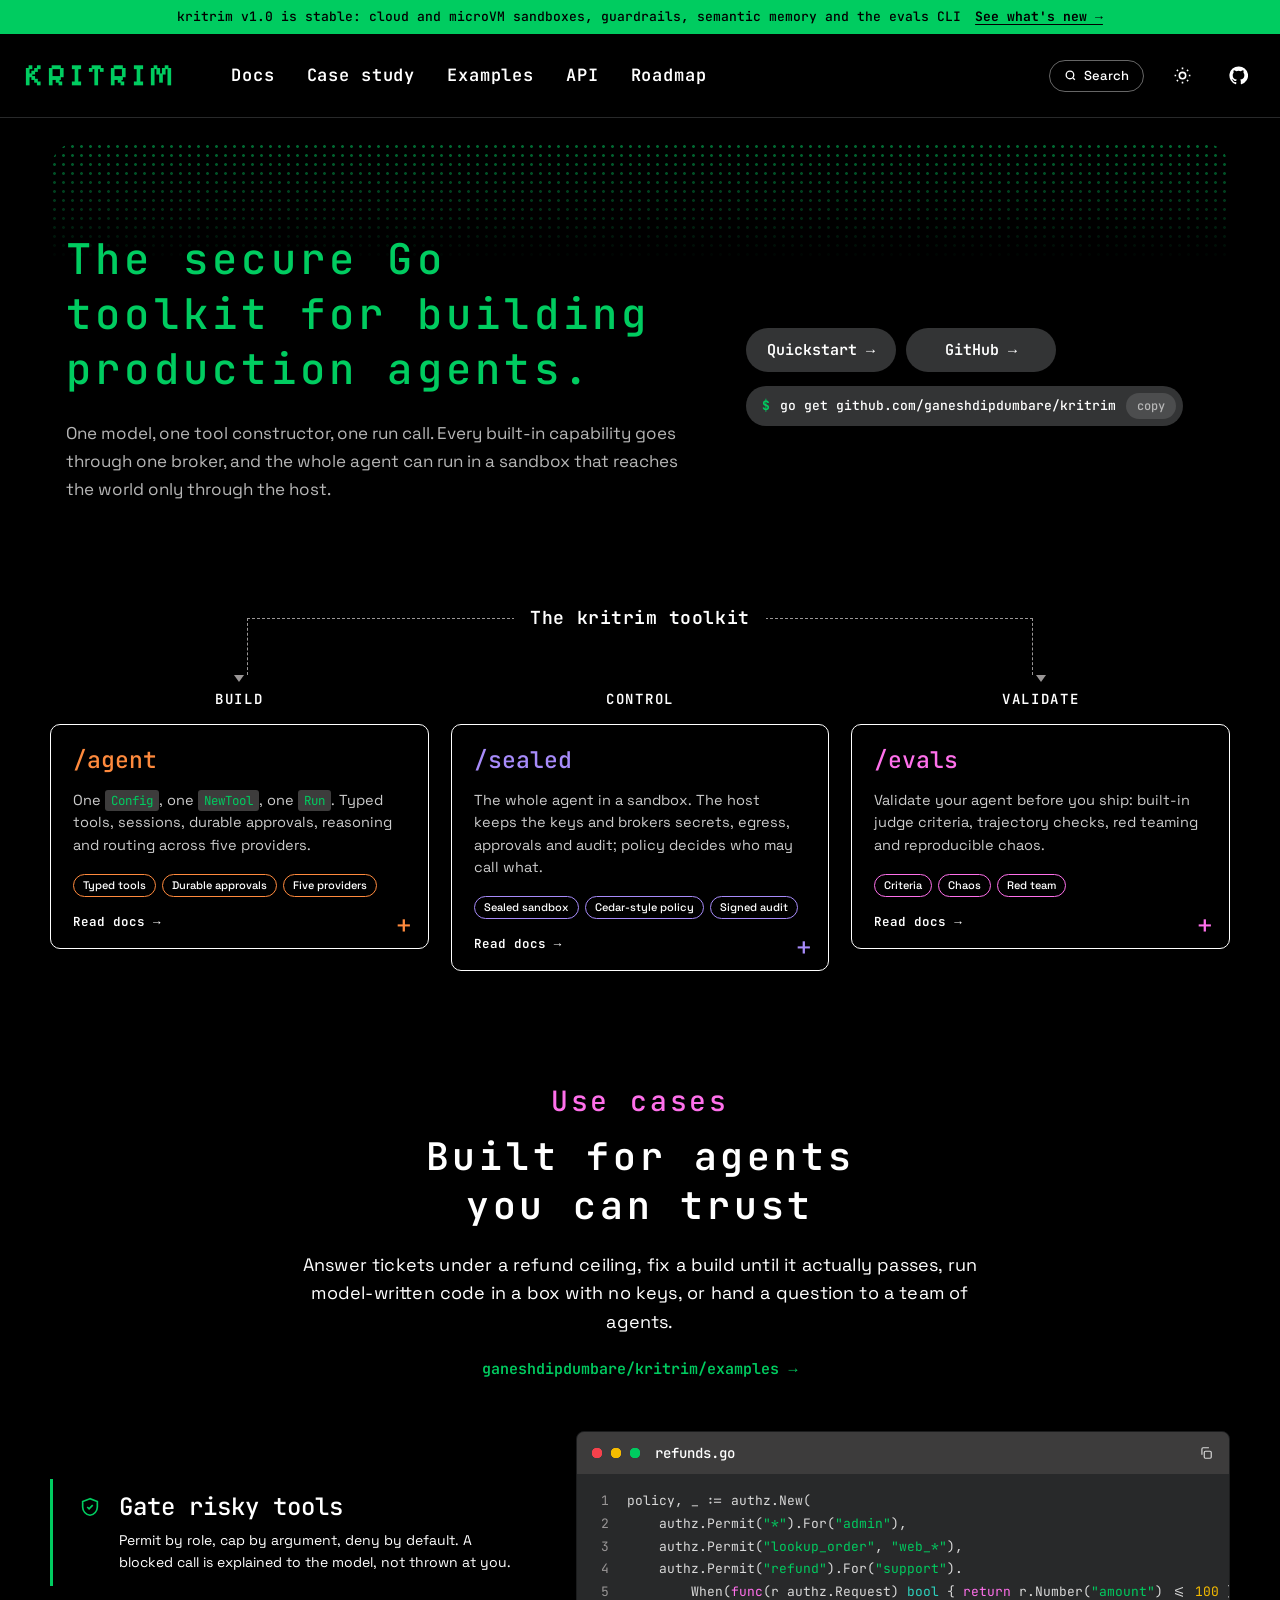
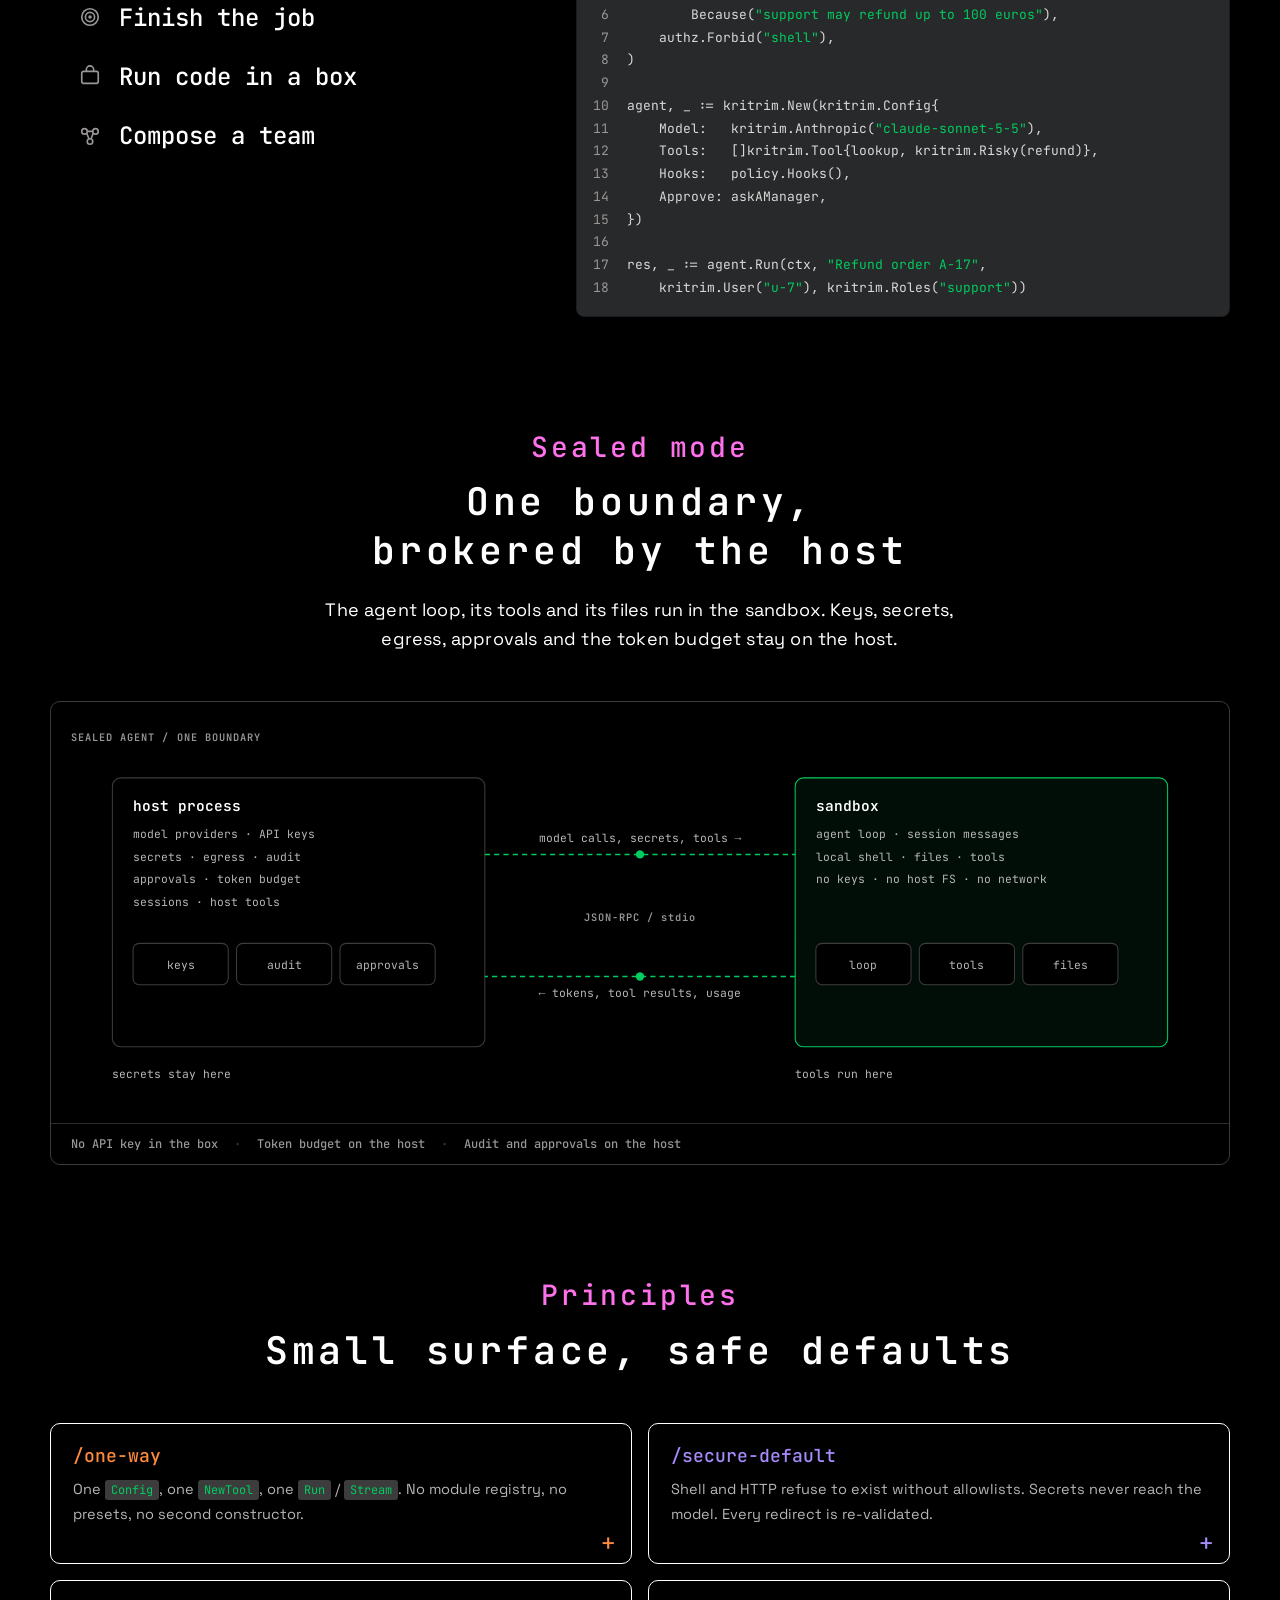
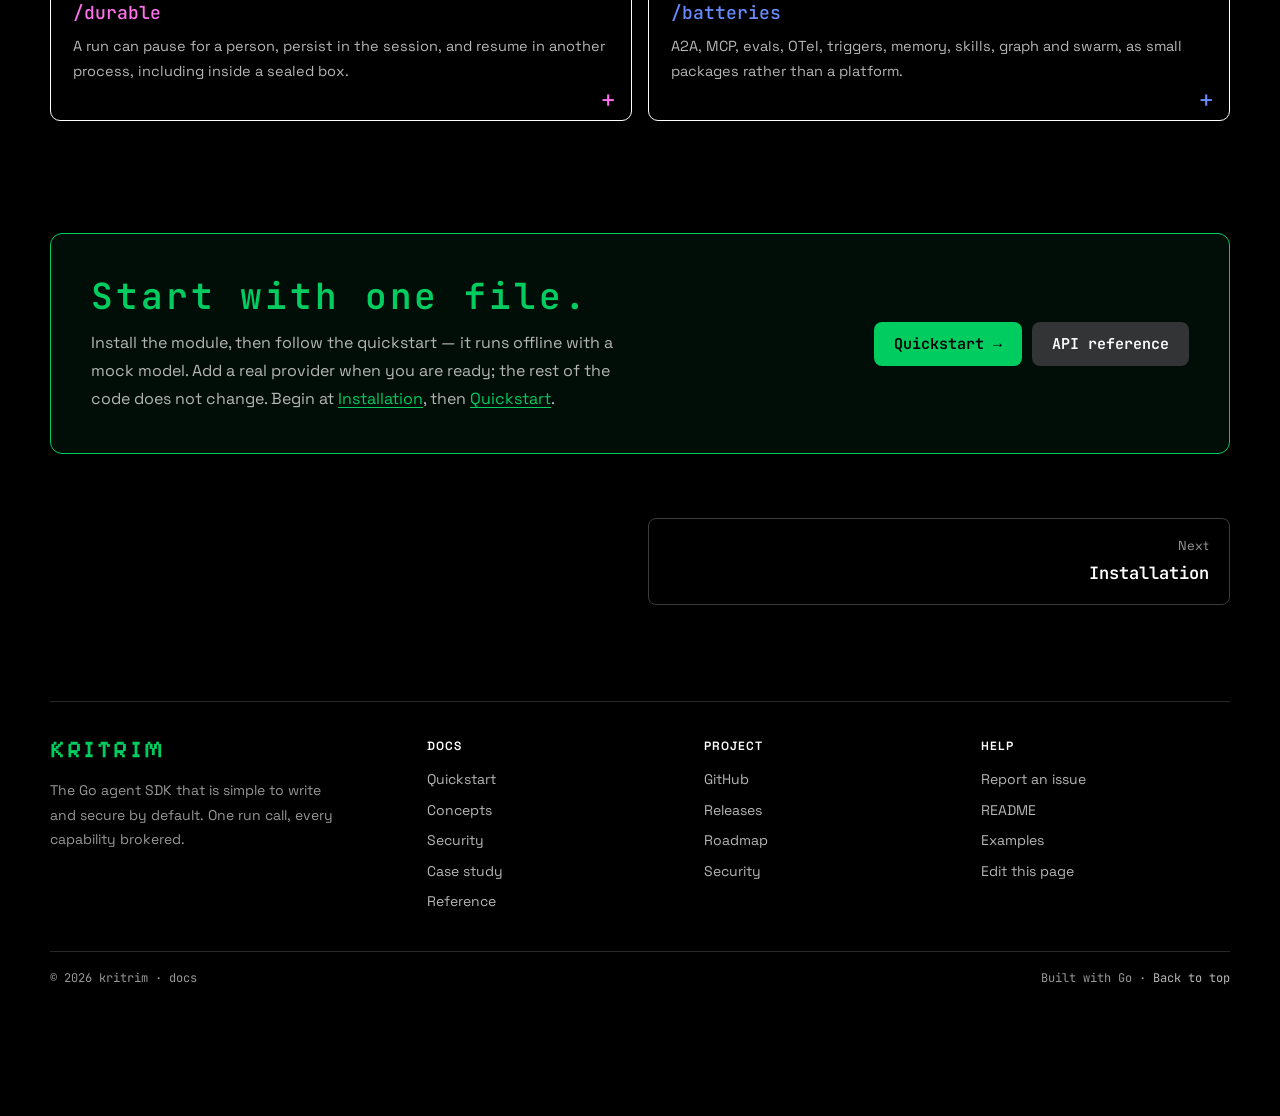
==== commit 76a7037d: "Add a gbot case study section to the docs. A separate Examples page maps product features in gbot to" ====
--- a/docs/site.html
+++ b/docs/site.html
@@ -47,6 +47,7 @@
     <a class="mark" href="#introduction" aria-label="kritrim home"><span class="wordmark">KRITRIM</span></a>
     <nav class="toplinks" aria-label="Sections">
       <a href="#quickstart" data-top="docs">Docs</a>
+      <a href="#gbot" data-top="docs">Case study</a>
       <a href="https://github.com/ganeshdipdumbare/kritrim/tree/main/examples">Examples</a>
       <a href="#reference-api" data-top="api">API</a>
       <a href="https://github.com/ganeshdipdumbare/kritrim/blob/main/docs/ROADMAP.md">Roadmap</a>
@@ -1973,11 +1974,173 @@
       <ul>
         <li><a href="#installation">Installation</a> — add v1.0.0 to a module.</li>
         <li><a href="#quickstart">Quickstart</a> — first running agent.</li>
+        <li><a href="#gbot">Case study: gbot</a> — how a real product wires these pieces.</li>
         <li><a href="#reference-api">API reference</a> — symbol map for the shipped surface.</li>
       </ul>
     </div>
   </section>
 
+  <section id="gbot" class="page" data-nav="Case study: gbot">
+    <h1>Case study: gbot</h1>
+    <p class="lede">This page is not a tutorial for kritrim APIs — it shows how a real product uses them. <a href="https://github.com/ganeshdipdumbare/gbot">gbot</a> is a local-first app of persistent AI teammates. Each bot has its own chat, memory, schedule and Linux computer. The agent loop is kritrim; the UI, queue, desktop and product policy are gbot’s.</p>
+
+    <div class="note"><b>Read this after the guides</b><div><p>If you are new to kritrim, start with <a href="#quickstart">Quickstart</a>. Come back here when you want to see how sessions, durable approvals, hooks, memory and cron look in production code.</p></div></div>
+
+    <h2>What kritrim owns vs what gbot owns</h2>
+    <p>Columns: concern and who implements it. The split matters — kritrim is the SDK; gbot is the product built on top.</p>
+    <div class="table"><table>
+      <thead><tr><th>Concern</th><th>Who</th></tr></thead>
+      <tbody>
+        <tr><td>Model call, tool loop, retries, limits, stop reasons</td><td>kritrim</td></tr>
+        <tr><td>Session store API, signed sessions, context compaction</td><td>kritrim (store backend is gbot’s SQLite)</td></tr>
+        <tr><td>Risky tools, <code>Approve</code> / <code>Pause</code> / <code>Decisions</code></td><td>kritrim protocol; gbot renders chat cards</td></tr>
+        <tr><td>Event stream for “thinking / working / needs you”</td><td>kritrim <code>OnEvent</code>; gbot maps events to presence</td></tr>
+        <tr><td>Typed tools and MCP as <code>NewRawTool</code></td><td>kritrim; gbot connects MCP servers itself</td></tr>
+        <tr><td>Cron expression parsing for routines</td><td>kritrim <code>trigger.ParseCron</code>; gbot owns presets and firing</td></tr>
+        <tr><td>Linux desktop (browser, shell, sleep/wake)</td><td>gbot (<code>microsandbox</code> / Docker) — not <code>kritrim.Sealed</code></td></tr>
+        <tr><td>Message queue, Slack, group chat, vault UI</td><td>gbot</td></tr>
+      </tbody>
+    </table></div>
+
+    <h2>1. One agent per model</h2>
+    <p>gbot caches a <code>*kritrim.Agent</code> per model id. Building it wires the live tool set, the shared session store, approvals, hooks, limits and a summarizer. Provider constructors are the usual ones — Ollama locally by default, plus Anthropic, OpenAI, Gemini and a mock for tests.</p>
+    <div class="code" data-title="gbot · runs/runtime.go (simplified)"><pre><code class="language-go">func (r *Runtime) build(model string) (*kritrim.Agent, error) {
+	m, err := r.modelFor(model)
+	if err != nil {
+		return nil, err
+	}
+	tools := append(memory.Tools(r.mem), kritrim.Time())
+	tools = append(tools, r.mcpTools()...)
+	return kritrim.New(kritrim.Config{
+		Model:   m,
+		Session: r.sessions, // often SignedSessions(...)
+		Tools:   tools,
+		Approve: r.approve,
+		Hooks: kritrim.Hooks{
+			BeforeModel: r.beforeModel,
+			BeforeTool:  r.beforeTool,
+			AfterTool:   r.afterTool,
+		},
+		Retry:  &amp;kritrim.Retry{Max: 3},
+		Limits: kritrim.Limits{Steps: r.cfg.MaxSteps, ToolCalls: r.cfg.MaxSteps * 4},
+		Context: &amp;kritrim.ContextConfig{
+			MaxTokens: r.contextTokens(),
+			KeepLast:  20,
+			Strategy:  kritrim.Summarize(r.summarizer(m)),
+		},
+		Reasoning: r.reasoningFor(model),
+	})
+}</code></pre></div>
+    <p>Related guides: <a href="#providers">Providers</a>, <a href="#sessions">Sessions</a>, <a href="#context">Context management</a>, <a href="#security">Security</a> (limits / retry).</p>
+
+    <h2>2. Signed sessions on a custom store</h2>
+    <p>Chat history lives in gbot’s SQLite-backed <code>SessionStore</code>. When a session HMAC key is configured, the store is wrapped so a tampered or unsigned thread is refused instead of replayed:</p>
+    <div class="code" data-title="go"><pre><code class="language-go">r.sessions = store.NewSessions(st)
+if len(cfg.SessionKey) &gt; 0 {
+	r.sessions = kritrim.SignedSessions(r.sessions, cfg.SessionKey)
+}</code></pre></div>
+    <p>Each bot/user conversation is a <code>kritrim.Thread(...)</code>. Group turns use a separate thread id so teammates do not overwrite each other’s history. Conflicts surface as <code>ErrSessionConflict</code>; tampering as <code>ErrSessionTampered</code>.</p>
+    <p>Related guide: <a href="#sessions">Sessions and state</a>.</p>
+
+    <h2>3. Durable approvals as chat cards</h2>
+    <p>Risky tools (<code>ask_user</code>, shell, browser clicks, vault typing, routines, MCP tools marked risky, …) go through <code>Config.Approve</code>. gbot’s modes are Ask / Auto / Never, plus allow and block lists. Questions and takeovers always pause; everything else follows the mode:</p>
+    <div class="code" data-title="gbot · runs/guard.go (simplified)"><pre><code class="language-go">func (r *Runtime) approve(ctx context.Context, a kritrim.Approval) (kritrim.Decision, error) {
+	rc := runFrom(ctx)
+	if rc.block[a.Tool] {
+		return kritrim.Reject("The person blocked this tool."), nil
+	}
+	if a.Tool == "ask_user" || a.Tool == "request_takeover" {
+		return kritrim.Pause(), nil
+	}
+	if !needsApproval(rc, a.Tool) {
+		return kritrim.Approve(), nil
+	}
+	return kritrim.Pause(), nil
+}</code></pre></div>
+    <p>When a run stops with <code>StopInterrupt</code>, gbot turns each interrupt into a card in the chat. The person’s answer becomes <code>kritrim.Decisions</code> on a later <code>Run</code> with an empty prompt — same durable-pause pattern as the <a href="#approvals">Approvals</a> guide. Auto mode can fill some decisions without showing a card.</p>
+
+    <h2>4. Streaming events drive presence</h2>
+    <p>The UI’s “thinking / working / needs you / done” states come from <code>OnEvent</code>, not from a separate websocket protocol inside kritrim. Text deltas, tool calls and tool results update the bot’s eyes and activity log while the queue item is still running:</p>
+    <div class="code" data-title="go"><pre><code class="language-go">onEvent := func(e kritrim.Event) {
+	switch e.Type {
+	case kritrim.EventStepStart, kritrim.EventReasoning:
+		r.setPresence(botID, PresenceThinking)
+	case kritrim.EventText:
+		hub.PublishText(botID, e.Text)
+	case kritrim.EventToolCall:
+		r.setPresence(botID, PresenceWorking)
+	case kritrim.EventToolResult:
+		hub.PublishToolResult(botID, e.ToolResult)
+	}
+}
+res, err := agent.Run(ctx, prompt,
+	kritrim.Thread(th), kritrim.User(userID), kritrim.OnEvent(onEvent))</code></pre></div>
+    <p>Related guide: <a href="#streaming">Streaming</a>.</p>
+
+    <h2>5. Typed tools for the “computer”</h2>
+    <p>The bot’s private desktop is gbot’s own layer (microsandbox or Docker). kritrim never sees the VM — it sees ordinary tools. Shell, file and browser actions are <code>NewTool</code> / <code>Risky(NewTool(...))</code> with struct tags for schemas. That is the same pattern as the <a href="#tools">Tools</a> guide; the sandbox boundary is product code, not <code>Config.Sandbox</code>.</p>
+    <div class="code" data-title="go"><pre><code class="language-go">kritrim.Risky(kritrim.NewTool("computer_shell",
+	"Run a bash command on your own Linux computer…",
+	func(ctx context.Context, in shellIn) (string, error) {
+		return computer.Shell(ctx, botID, in.Command)
+	}))</code></pre></div>
+    <p>Memory search, routines, skills and “message another bot” are more typed tools on the same agent.</p>
+
+    <h2>6. MCP as prefixed raw tools</h2>
+    <p>People add remote MCP servers in the UI. gbot connects, lists tools, and registers each as a namespaced <code>NewRawTool</code> (often wrapped in <code>Risky</code>). Prefixes keep accounts isolated; the approve hook rejects a prefix that does not belong to the current user. gbot keeps the HTTP/SSE session itself so large responses and OAuth stay in one place — then hands schemas to kritrim.</p>
+    <p>Related guide: <a href="#mcp">MCP</a>.</p>
+
+    <h2>7. Hooks for product policy</h2>
+    <p><code>BeforeModel</code> / <code>BeforeTool</code> / <code>AfterTool</code> enforce rules that are not generic enough for the SDK: tainting a run after outside content (web pages, webhooks, MCP results) enters, collecting Sources for citations, hiding another account’s MCP tools, and recording evidence for a task contract. That is the same hook surface as <a href="#security">Security</a>, used for product semantics.</p>
+
+    <h2>8. Routines and cron</h2>
+    <p>Scheduled prompts (“routines”) use <code>trigger.ParseCron</code> for five-field expressions. gbot adds its own named presets and owns webhook delivery; kritrim only parses and evaluates the schedule expression.</p>
+    <div class="code" data-title="go"><pre><code class="language-go">c, err := trigger.ParseCron(expr)
+// next fire time from c.Next(now)</code></pre></div>
+    <p>Related guide: <a href="#triggers">Triggers</a>.</p>
+
+    <h2>9. Stop reasons the UI cares about</h2>
+    <p>After <code>Run</code>, gbot branches on the result — not only on <code>err</code>:</p>
+    <ul>
+      <li><code>StopInterrupt</code> → show approval / question / takeover cards and keep the queue item paused.</li>
+      <li><code>StopGuardrail</code> → tell the person the provider blocked the reply; do not run that turn’s tool calls.</li>
+      <li>Success with text → append the assistant message and mark the queue item done.</li>
+    </ul>
+    <p>Related guides: <a href="#approvals">Approvals</a>, <a href="#providers">Providers</a> (guardrails).</p>
+
+    <h2>Feature map</h2>
+    <p>Columns: gbot product feature and the kritrim piece behind it.</p>
+    <div class="table"><table>
+      <thead><tr><th>In gbot</th><th>In kritrim</th></tr></thead>
+      <tbody>
+        <tr><td>Local Ollama + optional cloud models</td><td><code>Ollama</code>, <code>Anthropic</code>, <code>OpenAI</code>, <code>Gemini</code>, <code>Mock</code></td></tr>
+        <tr><td>One continuous chat per bot</td><td><code>Session</code> + <code>Thread</code></td></tr>
+        <tr><td>Rolling summary when context grows</td><td><code>ContextConfig</code> + <code>Summarize</code></td></tr>
+        <tr><td>History search tool</td><td><code>memory.Tools</code> / typed <code>NewTool</code></td></tr>
+        <tr><td>Ask / Auto / Never approvals</td><td><code>Risky</code>, <code>Approve</code>, <code>Pause</code>, <code>Decisions</code></td></tr>
+        <tr><td>Eyes and activity while working</td><td><code>OnEvent</code> / <code>Stream</code> event types</td></tr>
+        <tr><td>Browser, shell, vault, routines</td><td><code>NewTool</code> + <code>Risky</code></td></tr>
+        <tr><td>Integrations panel (MCP)</td><td><code>NewRawTool</code> (+ product-owned transport)</td></tr>
+        <tr><td>Scheduled routines</td><td><code>trigger.ParseCron</code></td></tr>
+        <tr><td>Tamper-resistant chat history</td><td><code>SignedSessions</code></td></tr>
+        <tr><td>Step and tool-call ceilings</td><td><code>Limits</code>, <code>Retry</code></td></tr>
+        <tr><td>Reasoning-capable models</td><td><code>Config.Reasoning</code></td></tr>
+      </tbody>
+    </table></div>
+
+    <div class="what-happened"><b>Takeaway</b>
+      <p>gbot did not fork the agent loop. It implemented a <code>SessionStore</code>, an <code>Approve</code> callback that pauses into chat cards, a set of typed tools around its own computer, and hooks for product policy — then let kritrim run the model. The desktop sandbox and the message queue stay outside the SDK on purpose.</p>
+    </div>
+
+    <div class="next-steps"><b>Next steps</b>
+      <ul>
+        <li><a href="https://github.com/ganeshdipdumbare/gbot">gbot on GitHub</a> — full source under <code>server/internal/runs</code>.</li>
+        <li><a href="#approvals">Approvals</a> — the pause/resume pattern gbot’s cards use.</li>
+        <li><a href="#tools">Tools</a> — typed tools and <code>Risky</code>.</li>
+        <li><a href="#sessions">Sessions and state</a> — signed stores and threads.</li>
+      </ul>
+    </div>
+  </section>
 
   <nav class="pager" id="pager" aria-label="Previous and next page"></nav>
 
@@ -1987,7 +2150,7 @@
         <div class="brandline"><span class="wordmark">KRITRIM</span></div>
         <p>The Go agent SDK that is simple to write and secure by default. One run call, every capability brokered.</p>
       </div>
-      <div><h6>Docs</h6><a href="#quickstart">Quickstart</a><a href="#concepts">Concepts</a><a href="#security">Security</a><a href="#reference-api">Reference</a></div>
+      <div><h6>Docs</h6><a href="#quickstart">Quickstart</a><a href="#concepts">Concepts</a><a href="#security">Security</a><a href="#gbot">Case study</a><a href="#reference-api">Reference</a></div>
       <div><h6>Project</h6><a href="https://github.com/ganeshdipdumbare/kritrim">GitHub</a><a href="https://github.com/ganeshdipdumbare/kritrim/releases">Releases</a><a href="https://github.com/ganeshdipdumbare/kritrim/blob/main/docs/ROADMAP.md">Roadmap</a><a href="https://github.com/ganeshdipdumbare/kritrim/blob/main/SECURITY.md">Security</a></div>
       <div><h6>Help</h6><a href="https://github.com/ganeshdipdumbare/kritrim/issues">Report an issue</a><a href="https://github.com/ganeshdipdumbare/kritrim/blob/main/README.md">README</a><a href="https://github.com/ganeshdipdumbare/kritrim/tree/main/examples">Examples</a><a href="https://github.com/ganeshdipdumbare/kritrim/edit/main/docs/site.html">Edit this page</a></div>
     </div>
